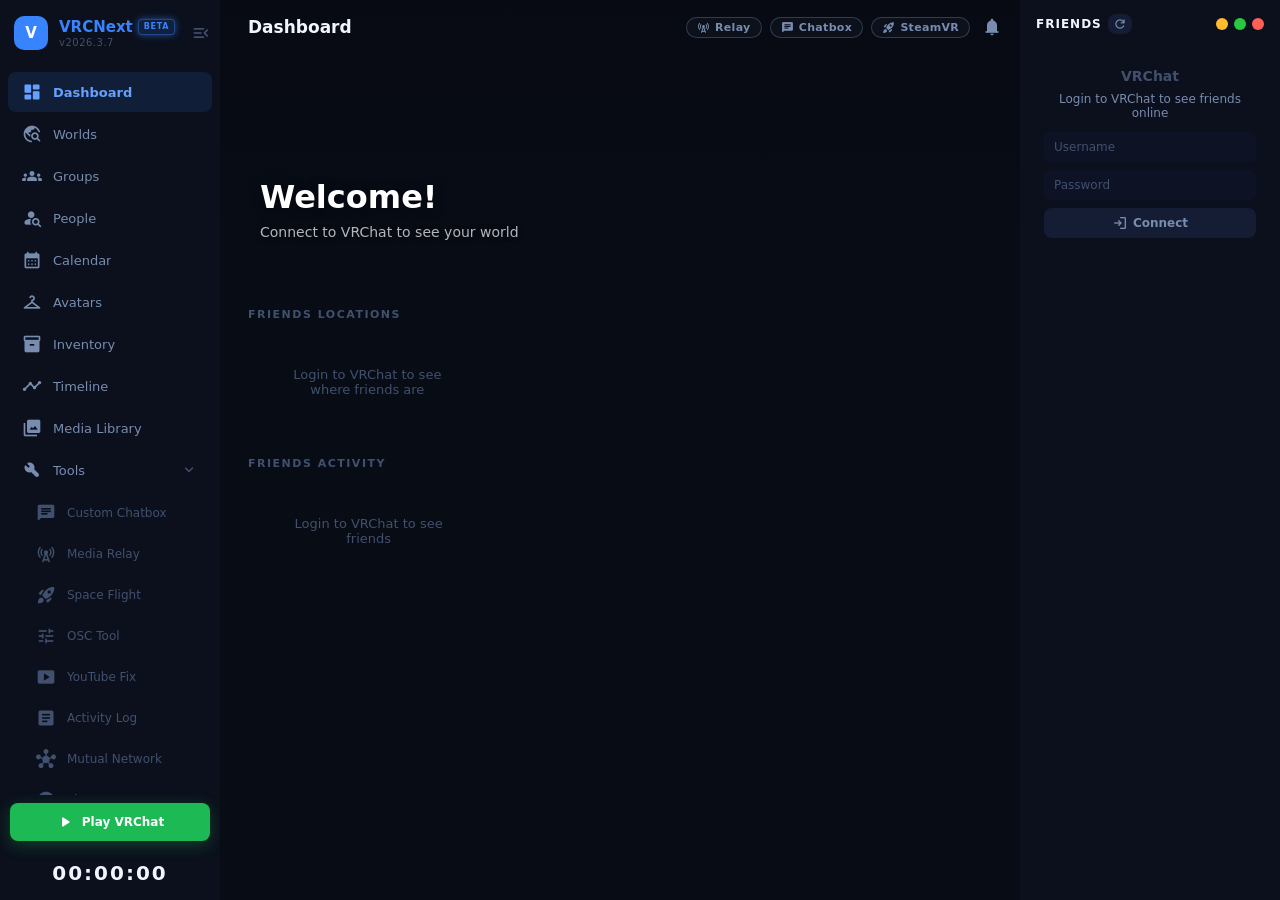
==== wwwroot/index.html @ 80aa2241 "Add Yapple to VRCN" ====
﻿<!DOCTYPE html>
<html lang="en">
<head>
    <meta charset="UTF-8">
    <meta name="viewport" content="width=device-width, initial-scale=1.0">
    <title>VRCNext</title>
    <link href="https://fonts.googleapis.com/css2?family=Material+Symbols+Rounded:opsz,wght,FILL,GRAD@20..48,100..700,0..1,-50..200&display=swap" rel="stylesheet">
    <link rel="stylesheet" href="Styles/styles.css">
</head>
<body>
    <div class="sidebar" id="sidebarEl">
        <div class="logo"><div class="logo-icon" id="logoIcon">V</div><div class="logo-txt"><div class="logo-text-row"><div class="logo-text">VRCNext</div><span class="logo-beta-badge">BETA</span></div><div class="logo-sub">v2026.3.7</div></div><button class="sb-toggle" onclick="toggleSidebar()" title="Toggle sidebar"><span class="msi" id="sbIcon">menu_open</span></button></div>
        <div class="nav">
            <button class="nav-btn active" onclick="showTab(0)"><span class="ni msi">dashboard</span><span class="nl">Dashboard</span></button>
            <button class="nav-btn" onclick="showTab(1)"><span class="ni msi">travel_explore</span><span class="nl">Worlds</span></button>
            <button class="nav-btn" onclick="showTab(2)"><span class="ni msi">groups</span><span class="nl">Groups</span></button>
            <button class="nav-btn" onclick="showTab(3)"><span class="ni msi">person_search</span><span class="nl">People</span></button>
            <button class="nav-btn" onclick="showTab(17)"><span class="ni msi">calendar_month</span><span class="nl">Calendar</span></button>
            <button class="nav-btn" onclick="showTab(4)"><span class="ni msi">checkroom</span><span class="nl">Avatars</span></button>
            <button class="nav-btn" onclick="showTab(13)"><span class="ni msi">inventory_2</span><span class="nl">Inventory</span></button>
            <button class="nav-btn" onclick="showTab(12)"><span class="ni msi">timeline</span><span class="nl">Timeline</span></button>
            <button class="nav-btn" onclick="showTab(7)"><span class="ni msi">photo_library</span><span class="nl">Media Library</span></button>
            <div class="nav-group" id="navToolsGroup">
                <button class="nav-group-btn" onclick="toggleNavGroup('navToolsGroup')"><span class="ni msi">build</span><span class="nl">Tools</span><span class="nav-group-arrow msi nl">expand_more</span></button>
                <div class="nav-group-items">
                    <button class="nav-btn nav-sub" onclick="showTab(5)"><span class="ni msi">chat</span><span class="nl">Custom Chatbox</span></button>
                    <button class="nav-btn nav-sub" onclick="showTab(6)"><span class="ni msi">cell_tower</span><span class="nl">Media Relay</span></button>
                    <button class="nav-btn nav-sub" onclick="showTab(10)"><span class="ni msi">rocket_launch</span><span class="nl">Space Flight</span></button>
                    <button class="nav-btn nav-sub" onclick="showTab(11)"><span class="ni msi">tune</span><span class="nl">OSC Tool</span></button>
                    <button class="nav-btn nav-sub" onclick="showTab(14)"><span class="ni msi">smart_display</span><span class="nl">YouTube Fix</span></button>
                    <button class="nav-btn nav-sub" onclick="showTab(8)"><span class="ni msi">article</span><span class="nl">Activity Log</span></button>
                    <button class="nav-btn nav-sub" onclick="showTab(15)"><span class="ni msi">hub</span><span class="nl">Mutual Network</span></button>
                    <button class="nav-btn nav-sub" onclick="showTab(16)"><span class="ni msi">schedule</span><span class="nl">Time Spent</span></button>
                    <button class="nav-btn nav-sub" onclick="showTab(18)"><span class="ni msi">mic</span><span class="nl">Voice Fight</span></button>
                </div>
            </div>
            <button class="nav-btn" onclick="showTab(9)"><span class="ni msi">settings</span><span class="nl">Settings</span></button>
        </div>
        <div class="play-area"><button class="btn-play" onclick="playVRChat()"><span class="msi" style="font-size:18px;">play_arrow</span><span class="pl">Play VRChat</span></button></div>
        <div class="clock-area"><div class="clock-time" id="clock">00:00:00</div><div class="clock-date" id="clockDate"></div></div>
    </div>

    <div class="main">
        <div class="topbar" id="winDrag">
            <span class="topbar-title" id="pageTitle">Dashboard</span>
            <div style="display:flex;align-items:center;gap:8px;">
                <div class="mini-badge vrcplus" id="badgeVrcPlus" style="display:none;"><span class="mini-badge-label">VRC+</span></div>
                <div class="mini-badge offline" id="badgeRelay"><span class="msi mini-badge-icon">cell_tower</span><span class="mini-badge-label">Relay</span></div>
                <div class="mini-badge offline" id="badgeChatbox"><span class="msi mini-badge-icon">chat</span><span class="mini-badge-label">Chatbox</span></div>
                <div class="mini-badge offline" id="badgeSteamVR"><span class="msi mini-badge-icon">rocket_launch</span><span class="mini-badge-label">SteamVR</span></div>
                <button class="btn-notif" id="btnUpdate" onclick="toggleUpdatePanel()" title="Update available" style="display:none;"><span class="msi" style="font-size:20px;">system_update_alt</span><span class="notif-count" id="updateBadge">1</span></button>
                <button class="btn-notif" id="btnNotif" onclick="toggleNotifPanel()" title="Notifications"><span class="msi" style="font-size:20px;">notifications</span><span class="notif-count" id="notifBadge" style="display:none;">0</span></button>
            </div>
        </div>
        <!-- Update panel -->
        <div class="notif-panel upd-panel" id="updatePanel" style="display:none;">
            <div class="notif-panel-header">
                <span style="font-weight:700;font-size:13px;">Update Available</span>
                <button class="btn-f" onclick="toggleUpdatePanel()" style="padding:2px 8px;font-size:10px;"><span class="msi" style="font-size:14px;">close</span></button>
            </div>
            <div style="padding:14px 16px;">
                <div style="font-size:12px;color:var(--tx2);margin-bottom:12px;">Version <strong id="updVersion" style="color:var(--tx0);"></strong> is ready to install.</div>
                <div class="upd-progress-wrap" id="updProgressWrap" style="display:none;">
                    <div class="upd-progress-bar"><div class="upd-progress-fill" id="updProgressFill"></div></div>
                    <div class="upd-status" id="updStatus">Downloading…</div>
                </div>
                <button class="btn-p" id="updBtn" onclick="startUpdate()" style="width:100%;justify-content:center;gap:6px;">
                    <span class="msi" style="font-size:16px;">download</span> Download &amp; Install
                </button>
            </div>
        </div>

        <!-- Notification panel -->
        <div class="notif-panel" id="notifPanel" style="display:none;">
            <div class="notif-panel-header"><span style="font-weight:700;font-size:13px;">Notifications</span><button class="btn-f" onclick="refreshNotifications()" style="padding:2px 8px;font-size:10px;"><span class="msi" style="font-size:14px;">refresh</span></button></div>
            <div class="notif-panel-list" id="notifList"><div class="empty-msg">No notifications</div></div>
        </div>
        <div class="content">
            <!-- Tab 0: Dashboard -->
            <div class="tab active" id="tab0">
                <div class="dash-hero" id="dashHero">
                    <div class="dash-hero-bg" id="dashHeroBg"></div>
                    <div class="dash-hero-fade"></div>
                    <div class="dash-hero-content">
                        <div class="dash-welcome" id="dashWelcome">Welcome!</div>
                        <div class="dash-sub" id="dashSub">Connect to VRChat to see your world</div>

                    </div>
                </div>
                <div class="dash-section-label">FRIENDS LOCATIONS</div>
                <div class="dash-worlds-grid" id="dashFavWorlds"><div class="empty-msg">Login to VRChat to see where friends are</div></div>
                <div class="dash-section-label" id="dashDiscoveryLabel" style="display:none;">DISCOVERY</div>
                <div class="dash-worlds-grid" id="dashDiscoveryGrid" style="display:none;"></div>
                <div class="dash-section-label">FRIENDS ACTIVITY</div>
                <div class="dash-friends-feed" id="dashFriendsFeed"><div class="empty-msg">Login to VRChat to see friends</div></div>
            </div>
            <!-- Tab 1: Worlds -->
            <div class="tab" id="tab1">
                <div style="display:flex;justify-content:space-between;align-items:center;margin-bottom:12px;flex-wrap:wrap;gap:10px;">
                    <div style="display:flex;gap:8px;align-items:center;">
                        <button class="btn-fav sub-tab-btn active" id="worldFilterFav" onclick="setWorldFilter('favorites')"><span class="msi" style="font-size:16px;">star</span> Favorites</button>
                        <button class="btn-fav sub-tab-btn" id="worldFilterMine" onclick="setWorldFilter('mine')"><span class="msi" style="font-size:16px;">cloud_upload</span> My Worlds</button>
                        <button class="btn-fav sub-tab-btn" id="worldFilterSearch" onclick="setWorldFilter('search')"><span class="msi" style="font-size:16px;">search</span> Search</button>
                    </div>
                </div>
                <div id="worldMineArea" style="display:none;">
                    <div id="worldMineGrid" class="search-grid"><div class="empty-msg">Loading your worlds...</div></div>
                </div>
                <div id="worldSearchArea" style="display:none;">
                    <div class="search-bar-row"><span class="msi search-ico">search</span><input type="text" id="searchWorldsInput" class="search-input" placeholder="Search worlds..." onkeydown="if(event.key==='Enter')doSearch('worlds')"><button class="btn-f" onclick="doSearch('worlds')">Search</button></div>
                    <div id="searchWorldsResults" class="search-grid"><div class="empty-msg">Search for VRChat worlds</div></div>
                </div>
                <div id="worldFavArea">
                    <!-- Category label + inline rename -->
                    <div id="favWorldGroupHeader" style="display:flex;align-items:center;gap:6px;margin-bottom:10px;min-height:24px;">
                        <span id="favWorldGroupLabel" style="font-size:13px;font-weight:600;color:var(--tx1);">All Favorites</span>
                        <span id="favWorldGroupVrcPlusBadge" style="display:none;font-size:9px;font-weight:700;color:#FFD700;background:#FFD70022;border:1px solid #FFD70055;border-radius:4px;padding:1px 6px;box-shadow:0 0 6px #FFD70066;letter-spacing:.4px;">VRC+</span>
                        <button id="favWorldGroupEditBtn" class="myp-edit-btn" onclick="startEditWorldGroupName()" style="display:none;" title="Rename category"><span class="msi" style="font-size:14px;">edit</span></button>
                    </div>
                    <div id="favWorldGroupRenameRow" style="display:none;align-items:center;gap:6px;margin-bottom:10px;">
                        <input type="text" id="favWorldGroupNameInput" class="myp-text-input" maxlength="64" style="flex:1;max-width:280px;">
                        <button class="myp-save-btn" onclick="saveWorldGroupName()">Save</button>
                        <button class="myp-cancel-btn" onclick="cancelEditWorldGroupName()">Cancel</button>
                    </div>
                    <!-- Dropdown + search -->
                    <div style="display:flex;gap:8px;align-items:center;margin-bottom:12px;flex-wrap:wrap;">
                        <select id="favWorldGroupFilter" class="wd-create-select" onchange="setFavWorldGroup(this.value)" style="min-width:160px;max-width:220px;">
                            <option value="">All Favorites</option>
                        </select>
                        <div class="search-bar-row" style="margin-bottom:0;flex:1;min-width:140px;"><span class="msi search-ico">search</span><input type="text" id="favWorldSearchInput" class="search-input" placeholder="Filter favorite worlds..." oninput="filterFavWorlds()"></div>
                        <button id="favWorldsRefreshBtn" class="btn-f" onclick="refreshFavWorlds()" title="Refresh favorites"><span class="msi" style="font-size:16px;">refresh</span> Refresh</button>
                    </div>
                    <div id="favWorldsGrid" class="search-grid"><div class="empty-msg">Loading favorite worlds...</div></div>
                </div>
            </div>
            <!-- Tab 2: Groups -->
            <div class="tab" id="tab2">
                <div style="display:flex;align-items:center;margin-bottom:12px;flex-wrap:wrap;gap:10px;">
                    <div style="display:flex;gap:8px;align-items:center;">
                        <button class="btn-fav sub-tab-btn active" id="groupFilterMine" onclick="setGroupFilter('mine')"><span class="msi" style="font-size:16px;">groups</span> My Groups</button>
                        <button class="btn-fav sub-tab-btn" id="groupFilterSearch" onclick="setGroupFilter('search')"><span class="msi" style="font-size:16px;">search</span> Search</button>
                    </div>
                    <button id="groupsRefreshBtn" class="btn-f" onclick="refreshGroups()" title="Refresh my groups" style="margin-left:auto;"><span class="msi" style="font-size:16px;">refresh</span> Refresh</button>
                </div>
                <div id="groupMineArea">
                    <div style="display:flex;gap:8px;align-items:center;margin-bottom:12px;flex-wrap:wrap;">
                        <div class="search-bar-row" style="margin-bottom:0;flex:1;min-width:140px;"><span class="msi search-ico">search</span><input type="text" id="filterGroupsInput" class="search-input" placeholder="Filter my groups..." oninput="filterMyGroups()"></div>
                    </div>
                    <div id="myGroupsGrid" class="search-grid"></div>
                </div>
                <div id="groupSearchArea" style="display:none;">
                    <div class="search-bar-row"><span class="msi search-ico">search</span><input type="text" id="searchGroupsInput" class="search-input" placeholder="Search groups..." onkeydown="if(event.key==='Enter')doSearch('groups')"><button class="btn-f" onclick="doSearch('groups')">Search</button></div>
                    <div id="searchGroupsResults" class="search-grid"><div class="empty-msg">Search for VRChat groups</div></div>
                </div>
            </div>
            <!-- Tab 3: People (Favorites + Search + Blocked + Muted) -->
            <div class="tab" id="tab3">
                <div style="display:flex;gap:8px;align-items:center;margin-bottom:12px;">
                    <button class="btn-fav sub-tab-btn active" id="peopleFilterFav" onclick="setPeopleFilter('favorites')"><span class="msi" style="font-size:16px;">star</span> Favorites</button>
                    <button class="btn-fav sub-tab-btn" id="peopleFilterSearch" onclick="setPeopleFilter('search')"><span class="msi" style="font-size:16px;">search</span> Search</button>
                    <button class="btn-fav sub-tab-btn" id="peopleFilterBlocked" onclick="setPeopleFilter('blocked')"><span class="msi" style="font-size:16px;">block</span> Blocked</button>
                    <button class="btn-fav sub-tab-btn" id="peopleFilterMuted" onclick="setPeopleFilter('muted')"><span class="msi" style="font-size:16px;">volume_off</span> Muted</button>
                    <button class="btn-f" id="peopleRefreshBtn" onclick="refreshPeopleTab()" title="Refresh" style="margin-left:auto;"><span class="msi" style="font-size:16px;">refresh</span> Refresh</button>
                </div>
                <div id="peopleFavArea">
                    <div class="search-bar-row" style="margin-bottom:12px;"><span class="msi search-ico">search</span><input type="text" id="favFriendSearchInput" class="search-input" placeholder="Filter favorite friends..." oninput="filterFavFriends()"></div>
                    <div id="favFriendsGrid"><div class="empty-msg">Loading favorite friends...</div></div>
                </div>
                <div id="peopleSearchArea" style="display:none;">
                    <div class="search-bar-row"><span class="msi search-ico">search</span><input type="text" id="searchPeopleInput" class="search-input" placeholder="Search people..." onkeydown="if(event.key==='Enter')doSearch('people')"><button class="btn-f" onclick="doSearch('people')">Search</button></div>
                    <div id="searchPeopleResults" class="search-grid"><div class="empty-msg">Search for VRChat users</div></div>
                </div>
                <div id="peopleBlockedArea" style="display:none;">
                    <div class="search-bar-row" style="margin-bottom:12px;"><span class="msi search-ico">search</span><input type="text" id="blockedSearch" class="search-input" placeholder="Filter blocked users..." oninput="filterModList('block')"></div>
                    <div id="blockedList"><div class="empty-msg">Loading...</div></div>
                </div>
                <div id="peopleMutedArea" style="display:none;">
                    <div class="search-bar-row" style="margin-bottom:12px;"><span class="msi search-ico">search</span><input type="text" id="mutedSearch" class="search-input" placeholder="Filter muted users..." oninput="filterModList('mute')"></div>
                    <div id="mutedList"><div class="empty-msg">Loading...</div></div>
                </div>
            </div>
            <!-- Tab 4: Avatars -->
            <div class="tab" id="tab4">
                <div style="display:flex;justify-content:space-between;align-items:center;margin-bottom:12px;flex-wrap:wrap;gap:10px;">
                    <div style="display:flex;gap:8px;align-items:center;flex-wrap:wrap;">
                        <button class="btn-fav sub-tab-btn active" id="avatarFilterOwn" onclick="setAvatarFilter('own')"><span class="msi" style="font-size:16px;">person</span> My Avatars</button>
                        <button class="btn-fav sub-tab-btn" id="avatarFilterFav" onclick="setAvatarFilter('favorites')"><span class="msi" style="font-size:16px;">star</span> Favorites</button>
                        <button class="btn-fav sub-tab-btn" id="avatarFilterRose" onclick="setAvatarFilter('rose')"><span class="msi" style="font-size:16px;">local_florist</span> Rose Database</button>
                        <button class="btn-fav sub-tab-btn" id="avatarFilterSearch" onclick="setAvatarFilter('search')"><span class="msi" style="font-size:16px;">search</span> Search</button>
                    </div>
                    <span id="avatarCount" style="font-size:12px;color:var(--tx3);"></span>
                </div>
                <!-- Own Avatars -->
                <div id="avatarOwnArea">
                    <div style="display:flex;gap:8px;align-items:center;margin-bottom:12px;flex-wrap:wrap;">
                        <div class="search-bar-row" style="margin-bottom:0;flex:1;min-width:140px;"><span class="msi search-ico">search</span><input type="text" id="ownAvatarSearchInput" class="search-input" placeholder="Filter my avatars..." oninput="filterOwnAvatars()"></div>
                        <button id="ownAvatarsRefreshBtn" class="btn-f" onclick="refreshAvatars()" title="Refresh"><span class="msi" style="font-size:16px;">refresh</span> Refresh</button>
                    </div>
                    <div id="avatarGrid" class="avatar-grid"><div class="empty-msg">Login to VRChat to see your avatars</div></div>
                </div>
                <!-- Favorites with group dropdown -->
                <div id="avatarFavArea" style="display:none;">
                    <div id="favAvatarGroupHeader" style="display:flex;align-items:center;gap:6px;margin-bottom:10px;min-height:24px;">
                        <span id="favAvatarGroupLabel" style="font-size:13px;font-weight:600;color:var(--tx1);">All Favorites</span>
                        <span id="favAvatarGroupVrcPlusBadge" style="display:none;font-size:9px;font-weight:700;color:#FFD700;background:#FFD70022;border:1px solid #FFD70055;border-radius:4px;padding:1px 6px;box-shadow:0 0 6px #FFD70066;letter-spacing:.4px;">VRC+</span>
                        <button id="favAvatarGroupEditBtn" class="myp-edit-btn" onclick="startEditAvatarGroupName()" style="display:none;" title="Rename category"><span class="msi" style="font-size:14px;">edit</span></button>
                    </div>
                    <div id="favAvatarGroupRenameRow" style="display:none;align-items:center;gap:6px;margin-bottom:10px;">
                        <input type="text" id="favAvatarGroupNameInput" class="myp-text-input" maxlength="64" style="flex:1;max-width:280px;">
                        <button class="myp-save-btn" onclick="saveAvatarGroupName()">Save</button>
                        <button class="myp-cancel-btn" onclick="cancelEditAvatarGroupName()">Cancel</button>
                    </div>
                    <div style="display:flex;gap:8px;align-items:center;margin-bottom:12px;flex-wrap:wrap;">
                        <select id="favAvatarGroupFilter" class="wd-create-select" onchange="setFavAvatarGroup(this.value)" style="min-width:160px;max-width:220px;">
                            <option value="">All Favorites</option>
                        </select>
                        <div class="search-bar-row" style="margin-bottom:0;flex:1;min-width:140px;"><span class="msi search-ico">search</span><input type="text" id="favAvatarSearchInput" class="search-input" placeholder="Filter favorite avatars..." oninput="filterFavAvatars()"></div>
                        <button id="favAvatarsRefreshBtn" class="btn-f" onclick="refreshFavAvatars()" title="Refresh"><span class="msi" style="font-size:16px;">refresh</span> Refresh</button>
                    </div>
                    <div id="favAvatarsGrid" class="avatar-grid"><div class="empty-msg">Loading favorite avatars...</div></div>
                </div>
                <!-- Rose Database -->
                <div id="avatarRoseArea" style="display:none;">
                    <div style="display:flex;gap:8px;align-items:center;margin-bottom:12px;flex-wrap:wrap;">
                        <div class="search-bar-row" style="margin-bottom:0;flex:1;min-width:140px;"><span class="msi search-ico">search</span><input type="text" id="roseSearchInput" class="search-input" placeholder="Filter by name, author or tag..." oninput="filterRoseDb()"></div>
                        <button class="btn-f" id="roseRefreshBtn" onclick="loadRoseDatabase(true)" title="Refresh"><span class="msi" style="font-size:16px;">refresh</span> Refresh</button>
                    </div>
                    <div id="roseDbGrid" class="avatar-grid"><div class="empty-msg">Loading Rose Database...</div></div>
                </div>
                <!-- Search -->
                <div id="avatarSearchArea" style="display:none;">
                    <div class="search-bar-row" style="margin-bottom:14px;"><span class="msi search-ico">search</span><input type="text" id="avatarSearchInput" class="search-input" placeholder="Search public avatars..." onkeydown="if(event.key==='Enter')doAvatarSearch()"><button class="btn-f" onclick="doAvatarSearch()">Search</button></div>
                    <div id="avatarSearchGrid" class="avatar-grid"><div class="empty-msg">Search for public avatars</div></div>
                </div>
                <!-- Favorite group picker popup (global, positioned by JS) -->
                <div id="avFavPickerPanel" style="display:none;position:fixed;z-index:9999;background:var(--bg-card);border:1px solid var(--brd-lt);border-radius:10px;padding:10px;min-width:220px;max-width:280px;box-shadow:0 8px 32px #0008;">
                    <div style="font-size:11px;font-weight:700;color:var(--tx3);margin-bottom:8px;letter-spacing:.5px;">ADD TO FAVORITE GROUP</div>
                    <div id="avFavPickerList"></div>
                    <div style="margin-top:8px;text-align:right;"><button class="myp-cancel-btn" onclick="closeAvFavPicker()">Cancel</button></div>
                </div>
            </div>
            <!-- Tab 5: Custom Chatbox -->
            <div class="tab" id="tab5">
                <div class="sf-card sf-status-card" style="margin-bottom:16px;">
                    <div class="sf-status-row">
                        <div class="sf-status"><span class="sf-dot offline" id="cbDot"></span><span id="cbStatusText">Not running</span></div>
                        <button class="btn-f" id="cbConnBtn" onclick="toggleChatbox()"><span class="msi" style="font-size:16px;">play_arrow</span> Start</button>
                    </div>
                </div>
                <div class="cb-layout">
                    <!-- Left: Preview + Controls -->
                    <div class="cb-preview-panel">
                        <div class="cb-card">
                            <div class="cb-card-header"><span class="msi" style="font-size:16px;">visibility</span> Live Preview</div>
                            <div class="cb-preview-box" id="cbPreviewBox">
                                <div class="cb-preview-text" id="cbPreviewText">Enable chatbox to see preview</div>
                            </div>
                            <div class="cb-char-count"><span id="cbCharCount">0</span> / 144 characters</div>
                        </div>

                        <div class="cb-card">
                            <div class="cb-card-header"><span class="msi" style="font-size:16px;">music_note</span> Now Playing</div>
                            <div id="cbMediaInfo">
                                <div class="cb-media-idle"><span class="msi" style="font-size:16px;vertical-align:middle;">music_off</span> No media playing</div>
                            </div>
                        </div>

                        <div class="cb-card">
                            <div class="cb-card-header"><span class="msi" style="font-size:16px;">power_settings_new</span> Launch</div>
                            <div class="sf-toggle-row"><span>Start when launching VRCNext</span><label class="toggle"><input type="checkbox" id="setCbAutoStart" onchange="autoSave()"><div class="toggle-track"><div class="toggle-knob"></div></div></label></div>
                        </div>
                    </div>

                    <!-- Right: Config -->
                    <div class="cb-config-panel">
                        <div class="cb-card">
                            <div class="cb-card-header"><span class="msi" style="font-size:16px;">toggle_on</span> Modules</div>
                            <div class="sf-toggle-row"><div style="display:flex;align-items:center;gap:8px;"><span class="msi cb-toggle-icon">schedule</span><span>Local Time</span></div><label class="toggle"><input type="checkbox" id="cbShowTime" checked onchange="updateChatboxConfig()"><div class="toggle-track"><div class="toggle-knob"></div></div></label></div>
                            <div class="sf-toggle-row"><div style="display:flex;align-items:center;gap:8px;"><span class="msi cb-toggle-icon">music_note</span><span>Now Playing</span></div><label class="toggle"><input type="checkbox" id="cbShowMedia" checked onchange="updateChatboxConfig()"><div class="toggle-track"><div class="toggle-knob"></div></div></label></div>
                            <div class="sf-toggle-row"><div style="display:flex;align-items:center;gap:8px;"><span class="msi cb-toggle-icon">timer</span><span>Song Playtime</span></div><label class="toggle"><input type="checkbox" id="cbShowPlaytime" checked onchange="updateChatboxConfig()"><div class="toggle-track"><div class="toggle-knob"></div></div></label></div>
                            <div class="sf-toggle-row"><div style="display:flex;align-items:center;gap:8px;"><span class="msi cb-toggle-icon">memory</span><span>System Stats (CPU/RAM)</span></div><label class="toggle"><input type="checkbox" id="cbShowSystemStats" onchange="updateChatboxConfig()"><div class="toggle-track"><div class="toggle-knob"></div></div></label></div>
                            <div class="sf-toggle-row"><div style="display:flex;align-items:center;gap:8px;"><span class="msi cb-toggle-icon">bedtime</span><span>AFK Detection</span></div><label class="toggle"><input type="checkbox" id="cbShowAfk" onchange="updateChatboxConfig()"><div class="toggle-track"><div class="toggle-knob"></div></div></label></div>
                            <div class="sf-toggle-row"><div style="display:flex;align-items:center;gap:8px;"><span class="msi cb-toggle-icon">edit_note</span><span>Custom Text</span></div><label class="toggle"><input type="checkbox" id="cbShowCustom" checked onchange="updateChatboxConfig()"><div class="toggle-track"><div class="toggle-knob"></div></div></label></div>
                            <div class="sf-toggle-row"><div style="display:flex;align-items:center;gap:8px;"><span class="msi cb-toggle-icon">notifications_off</span><span>Suppress Sound</span></div><label class="toggle"><input type="checkbox" id="cbSuppressSound" checked onchange="updateChatboxConfig()"><div class="toggle-track"><div class="toggle-knob"></div></div></label></div>
                        </div>

                        <div class="cb-card" id="cbAfkCard" style="display:none;">
                            <div class="cb-card-header"><span class="msi" style="font-size:16px;">bedtime</span> AFK Settings</div>
                            <div class="cb-form-row"><label>Message</label><input type="text" id="cbAfkMessage" class="cb-line-input" value="Currently AFK" oninput="updateChatboxConfig()" style="flex:1;"></div>
                            <div style="font-size:10px;color:var(--tx3);margin-top:4px;">Shown when VRChat is not the active window. Overrides other modules.</div>
                        </div>

                        <div class="cb-card">
                            <div class="cb-card-header"><span class="msi" style="font-size:16px;">tune</span> Format</div>
                            <div class="cb-form-row"><label>Time</label><select id="cbTimeFormat" class="cb-select" onchange="updateChatboxConfig()"><option value="hh:mm tt">12h (02:45 PM)</option><option value="HH:mm">24h (14:45)</option><option value="hh:mm:ss tt">12h + sec</option><option value="HH:mm:ss">24h + sec</option></select></div>
                            <div class="cb-form-row"><label>Separator</label><select id="cbSeparator" class="cb-select" onchange="updateChatboxConfig()"><option value=" | "> | pipe</option><option value=" · "> · dot</option><option value=" ♪ "> ♪ note</option><option value=" — "> — dash</option><option value="&#10;">↵ new line</option></select></div>
                            <div class="cb-form-row"><label>Update Rate</label><select id="cbInterval" class="cb-select" onchange="updateChatboxConfig()"><option value="3000">3s (relaxed)</option><option value="5000">5s (recommended)</option><option value="8000">8s (slow)</option><option value="10000">10s (minimal)</option><option value="15000">15s (very slow)</option></select></div>
                        </div>

                        <div class="cb-card">
                            <div class="cb-card-header"><span class="msi" style="font-size:16px;">edit_note</span> Custom Text Lines</div>
                            <div class="cb-custom-lines" id="cbCustomLines"></div>
                            <div class="cb-add-line">
                                <input type="text" id="cbNewLine" class="cb-line-input" placeholder="Type a custom line..." onkeydown="if(event.key==='Enter'){addChatboxLine();}">
                                <button class="cb-add-btn" onclick="addChatboxLine()"><span class="msi" style="font-size:16px;">add</span></button>
                            </div>
                            <div style="font-size:10px;color:var(--tx3);margin-top:6px;">Lines rotate each cycle. Use for status, socials, bio, etc.</div>
                        </div>
                    </div>
                </div>
            </div>
            <!-- Tab 6: Media Relay -->
            <div class="tab" id="tab6">
                <div class="sf-card sf-status-card" style="margin-bottom:16px;">
                    <div class="sf-status-row">
                        <div class="sf-status"><span class="sf-dot offline" id="relayDot"></span><span id="relayStatusText">Not running</span></div>
                        <button class="btn-f" id="btnRelay" onclick="toggleRelay()"><span class="msi" style="font-size:16px;">play_arrow</span> Start</button>
                    </div>
                </div>
                <div class="stats-row">
                    <div class="stat-card"><div class="stat-bar" style="background:var(--ok)"></div><div class="stat-label">ACTIVE STREAMS</div><div class="stat-value" id="statStreams" style="color:var(--ok)">0</div></div>
                    <div class="stat-card"><div class="stat-bar" style="background:var(--accent)"></div><div class="stat-label">FILES POSTED</div><div class="stat-value" id="statFiles" style="color:var(--accent)">0</div></div>
                    <div class="stat-card"><div class="stat-bar" style="background:var(--warn)"></div><div class="stat-label">TOTAL SIZE</div><div class="stat-value" id="statSize" style="color:var(--warn)">0 MB</div></div>
                    <div class="stat-card"><div class="stat-bar" style="background:var(--cyan)"></div><div class="stat-label">UPTIME</div><div class="stat-value" id="statUptime" style="color:var(--accent-lt)">00:00:00</div></div>
                </div>
                <div class="cb-card" style="margin-top:16px;">
                    <div class="cb-card-header"><span class="msi" style="font-size:16px;">cell_tower</span> Relay Control</div>
                    <div class="sf-toggle-row"><span>Start when launching VRCNext</span><label class="toggle"><input type="checkbox" id="setAutoStart" onchange="autoSave()"><div class="toggle-track"><div class="toggle-knob"></div></div></label></div>
                    <div class="sf-toggle-row"><span>Play sound on successful post</span><label class="toggle"><input type="checkbox" id="setNotifySound" onchange="autoSave()"><div class="toggle-track"><div class="toggle-knob"></div></div></label></div>
                </div>
                <div class="sect-label" style="margin-top:20px;">BOT IDENTITY</div>
                <div class="input-row"><label>Bot Name</label><input type="text" id="setBotName" value="VRCNext"></div>
                <div class="input-row"><label>Avatar URL</label><input type="text" id="setBotAvatar" value="" placeholder="https://..."></div>
                <div class="sect-label">WEBHOOK CHANNELS</div>
                <div id="whCards"></div>
                <div class="file-list-header"><h3>Posted Files</h3><button class="btn-fd" onclick="showDeleteAllModal()"><span class="msi" style="font-size:16px;">delete</span> Delete All</button></div>
                <div class="file-table"><div class="file-table-head"><span>FILE</span><span>CHANNEL</span><span>SIZE</span><span>TIME</span><span></span></div><div id="fileList"><div class="empty-msg">No files posted yet</div></div></div>
            </div>
            <!-- Tab 7: Media Library -->
            <div class="tab" id="tab7">
                <div style="display:flex;justify-content:space-between;align-items:center;margin-bottom:16px;flex-wrap:wrap;gap:10px;">
                    <div><span style="font-size:14px;font-weight:700;color:var(--tx0);">Media Library</span><span id="libCount" style="font-size:12px;color:var(--tx3);margin-left:10px;"></span></div>
                    <div style="display:flex;gap:8px;align-items:center;">
                        <button class="btn-fav" id="libFavBtn" onclick="toggleFavFilter()"><span class="msi" style="font-size:16px;">star</span> Favorites</button>
                        <select id="libFolderFilter" class="lib-filter-select" onchange="filterLibrary()"><option value="__all__">All Folders</option></select>
                        <select id="libTypeFilter" class="lib-filter-select" onchange="filterLibrary()"><option value="all">All Media</option><option value="image">Images</option><option value="video">Videos</option></select>
                        <button class="btn-f" onclick="refreshLibrary()"><span class="msi" style="font-size:16px;">refresh</span> Refresh</button>
                    </div>
                </div>
                <div class="lib-wrap">
                    <div class="lib-top-fade" id="libTopFade"></div>
                    <div id="libGrid" class="lib-grid"><div class="empty-msg">Add watch folders in Settings.</div></div>
                </div>
            </div>
            <!-- Tab 8: Activity Log -->
            <div class="tab" id="tab8">
                <div class="log-header" style="margin-top:0;display:flex;align-items:center;justify-content:space-between;">
                    <span>Activity Log</span>
                    <div class="mini-badge offline" id="wsBadge">
                        <span class="mini-badge-icon msi">wifi_off</span>
                        <span class="mini-badge-label">WebSocket</span>
                    </div>
                </div>
                <div class="log-area" id="logArea" style="height:calc(100vh - 252px);"></div>
                <div style="display:flex;gap:8px;margin-top:8px;">
                    <button class="btn-f" onclick="exportLog()" style="flex:1;justify-content:center;"><span class="msi" style="font-size:16px;">download</span> Export Logs</button>
                    <button class="btn-f" onclick="clearLog()" style="flex:1;justify-content:center;"><span class="msi" style="font-size:16px;">delete_sweep</span> Clear Logs</button>
                </div>
            </div>
            <!-- Tab 9: Settings -->
            <div class="tab" id="tab9">
                <div class="settings-inner sf-layout">

                    <!-- WATCH FOLDERS -->
                    <div class="sf-card">
                        <div class="sf-card-header"><span class="msi">folder_open</span> Watch Folders</div>
                        <div class="set-desc">Watch folders monitor for new images you create. Add your VRChat screenshot folder here. You can also add folders from apps like VHF (VR Hands Frame) to track world location and friends list for those images too.</div>
                        <div class="folder-list" id="folderList"><div class="folder-empty">No folders added</div></div>
                        <div class="folder-btns" style="margin-top:10px;">
                            <button class="btn-f" onclick="addFolder()"><span class="msi" style="font-size:16px;">create_new_folder</span> Add Folder</button>
                            <button class="btn-f" onclick="removeFolder()"><span class="msi" style="font-size:16px;">folder_delete</span> Remove</button>
                        </div>
                    </div>

                    <!-- VRCHAT LAUNCH OPTIONS -->
                    <div class="sf-card">
                        <div class="sf-card-header"><span class="msi">rocket_launch</span> VRChat Launch Options</div>
                        <div class="sf-section-label">VRChat Path</div>
                        <div style="display:flex;align-items:center;gap:8px;margin-bottom:14px;">
                            <input type="text" id="setVrcPath" class="set-input" placeholder="C:\...\VRChat.exe" oninput="autoSave()">
                            <button class="btn-f" onclick="browseExe('vrchat')"><span class="msi" style="font-size:16px;">folder_open</span> Browse</button>
                        </div>
                        <div class="sf-section-label">Additional Apps</div>
                        <div class="set-desc" style="margin-bottom:8px;">Apps to launch alongside VRChat when you click "Play VRChat". Useful for OVR Advanced Settings, SlimeVR, VRCFaceTracking, and similar tools.</div>
                        <div class="exe-list" id="extraExeList"><div class="folder-empty">None</div></div>
                        <div class="folder-btns" style="margin-top:10px;">
                            <button class="btn-f" onclick="browseExe('extra')"><span class="msi" style="font-size:16px;">add</span> Add App</button>
                        </div>
                        <div style="height:12px;"></div>
                        <div class="sf-toggle-row"><span>Auto-start VRCNext with Windows</span><label class="toggle"><input type="checkbox" id="setAutoStart" onchange="autoSave()"><div class="toggle-track"><div class="toggle-knob"></div></div></label></div>
                    </div>

                    <!-- VRCHAT API LOGIN -->
                    <div class="sf-card">
                        <div class="sf-card-header"><span class="msi">person</span> VRChat API Login</div>
                        <div class="set-desc" style="margin-bottom:12px;">Your credentials are stored locally and only used to connect to the VRChat API. VRCNext never shares them with third parties.</div>
                        <div class="sf-section-label">Credentials</div>
                        <div style="display:flex;flex-direction:column;gap:8px;margin-bottom:12px;">
                            <input type="text" id="setVrcUser" class="set-input" placeholder="VRChat username" oninput="autoSave()">
                            <input type="password" id="setVrcPass" class="set-input" placeholder="VRChat password" oninput="autoSave()">
                        </div>
                        <div style="display:flex;align-items:center;gap:8px;">
                            <button class="btn-f" onclick="vrcLoginFromSettings()" id="btnVrcLogin"><span class="msi" style="font-size:16px;">login</span> Connect</button>
                            <button class="btn-f" onclick="vrcLogout()" style="display:none;" id="btnVrcLogout"><span class="msi" style="font-size:16px;">logout</span> Disconnect</button>
                            <span id="vrcLoginStatus" style="font-size:11px;color:var(--tx3);"></span>
                        </div>
                    </div>

                    <!-- DESIGN -->
                    <div class="sf-card">
                        <div class="sf-card-header"><span class="msi">palette</span> Design</div>
                        <div class="sf-section-label">Dashboard Background</div>
                        <div style="display:flex;align-items:center;gap:8px;margin-bottom:10px;">
                            <button class="btn-f" onclick="browseDashBg()"><span class="msi" style="font-size:16px;">image</span> Choose Image</button>
                            <span id="dashBgName" style="font-size:11px;color:var(--tx3);overflow:hidden;text-overflow:ellipsis;white-space:nowrap;flex:1;"></span>
                        </div>
                        <div class="sf-row" style="margin-bottom:6px;">
                            <label style="font-size:12px;color:var(--tx2);">Overlay Opacity</label>
                            <input type="range" id="setDashOpacity" min="0" max="100" value="40" style="flex:1;accent-color:var(--accent);" oninput="document.getElementById('dashOpacityVal').textContent=this.value+'%';autoSave()">
                            <span id="dashOpacityVal" style="font-size:12px;color:var(--tx2);margin-left:8px;min-width:35px;text-align:right;">40%</span>
                        </div>
                        <div class="sf-toggle-row"><span>Random background from watch folders on launch</span><label class="toggle"><input type="checkbox" id="setRandomBg" onchange="autoSave()"><div class="toggle-track"><div class="toggle-knob"></div></div></label></div>
                        <div style="height:4px;"></div>
                        <div class="sf-toggle-row"><span>Notification sound</span><label class="toggle"><input type="checkbox" id="setNotifySound" onchange="autoSave()"><div class="toggle-track"><div class="toggle-knob"></div></div></label></div>
                        <div class="sf-section-label" style="margin-top:16px;">Theme</div>
                        <div class="theme-grid" id="themeGrid"></div>
                    </div>

                    <!-- DEBUGGING -->
                    <div class="sf-card">
                        <div class="sf-card-header"><span class="msi">bug_report</span> Debugging</div>
                        <div class="set-desc" style="margin-bottom:12px;">Use these options if something isn't working correctly or you want to reconfigure VRCNext from scratch.</div>
                        <div style="display:flex;gap:8px;flex-wrap:wrap;">
                            <button class="btn-f" onclick="sendToCS({action:'resetSetup'})"><span class="msi" style="font-size:16px;">restart_alt</span> Redo Setup Wizard</button>
                            <button class="btn-f" id="btnForceFfc" onclick="forceFfcAll()"><span class="msi" style="font-size:16px;">cloud_download</span> Force FFC All</button>
                        </div>
                        <div id="ffcProgressWrap" style="display:none;margin-top:12px;">
                            <div style="font-size:12px;color:var(--tx2);margin-bottom:6px;" id="ffcProgressLabel">Caching...</div>
                            <div style="background:var(--brd);border-radius:4px;height:6px;overflow:hidden;">
                                <div id="ffcProgressBar" style="height:100%;background:var(--accent);width:0%;transition:width .3s;border-radius:4px;"></div>
                            </div>
                        </div>
                    </div>

                    <!-- IMAGE CACHE -->
                    <div class="sf-card">
                        <div class="sf-card-header"><span class="msi">cached</span> Image Cache</div>
                        <div class="set-desc">VRCNext caches avatar, world, and profile images locally for instant loading. Over time this can grow to several gigabytes. Set a limit and the oldest cached images will be removed automatically when it is reached (~2 GB per cleanup pass).</div>
                        <div class="sf-toggle-row">
                            <span>Enable image caching</span>
                            <label class="toggle"><input type="checkbox" id="setImgCacheEnabled" checked onchange="updateImgCacheUi();autoSave()"><div class="toggle-track"><div class="toggle-knob"></div></div></label>
                        </div>
                        <div id="imgCacheLimitRow" style="margin-top:12px;">
                            <div class="sf-row">
                                <label style="font-size:12px;color:var(--tx2);flex-shrink:0;margin-right:10px;">Max Cache Size</label>
                                <input type="range" id="setImgCacheLimit" min="1" max="15" step="1" value="5" style="flex:1;accent-color:var(--accent);" oninput="document.getElementById('imgCacheLimitVal').textContent=this.value+' GB';autoSave()">
                                <span id="imgCacheLimitVal" style="font-size:12px;color:var(--tx2);margin-left:10px;min-width:44px;text-align:right;">5 GB</span>
                            </div>
                            <div style="font-size:10px;color:var(--tx3);margin-top:6px;">When the limit is reached, the oldest ~2 GB of cached images are removed automatically.</div>
                        </div>
                        <button class="btn-f" style="margin-top:12px;" onclick="sendToCS({action:'clearImgCache'})"><span class="msi" style="font-size:16px;">delete_sweep</span> Clear Image Cache</button>
                    </div>

                    <!-- FAST FETCH CACHE -->
                    <div class="sf-card">
                        <div class="sf-card-header"><span class="msi">bolt</span> Fast Fetch Cache</div>
                        <div class="set-desc">Fast Fetch Cache stores user profiles, worlds, groups, and avatars locally to improve load times. When enabled, VRCNext instantly shows cached content (descriptions, texts, images) while silently refreshing it in the background. When disabled, all data is freshly downloaded on every request — no cache is stored or used.</div>
                        <div class="sf-toggle-row">
                            <span>Enable FFC</span>
                            <label class="toggle"><input type="checkbox" id="setFfcEnabled" checked onchange="autoSave()"><div class="toggle-track"><div class="toggle-knob"></div></div></label>
                        </div>
                        <button class="btn-f" style="margin-top:12px;" onclick="sendToCS({action:'clearFfcCache'})"><span class="msi" style="font-size:16px;">delete_sweep</span> Clear FFC Cache</button>
                    </div>

                </div>
            </div>
            <!-- Tab 10: Space Flight -->
            <div class="tab" id="tab10">
                <div class="sf-layout">
                    <div class="sf-card sf-status-card">
                        <div class="sf-status-row">
                            <div class="sf-status"><span class="sf-dot offline" id="sfDot"></span><span id="sfStatusText">Not connected</span></div>
                            <button class="btn-f" id="sfConnBtn" onclick="sfConnect()"><span class="msi" style="font-size:16px;">link</span> Connect</button>
                        </div>
                    </div>
                    <div class="sf-card">
                        <div class="sf-card-header"><span class="msi">power_settings_new</span> Launch</div>
                        <div class="sf-toggle-row"><span>Start when launching VRCNext</span><label class="toggle"><input type="checkbox" id="setSfAutoStart" onchange="sfAutoSave()"><div class="toggle-track"><div class="toggle-knob"></div></div></label></div>
                    </div>
                    <div class="sf-card">
                        <div class="sf-card-header"><span class="msi">rocket_launch</span> Current Offset</div>
                        <div class="sf-offset">
                            <div class="sf-offset-values">
                                <div class="sf-axis"><span class="sf-axis-label">X</span><span class="sf-axis-val" id="sfOffX">0.000</span></div>
                                <div class="sf-axis"><span class="sf-axis-label">Y</span><span class="sf-axis-val" id="sfOffY">0.000</span></div>
                                <div class="sf-axis"><span class="sf-axis-label">Z</span><span class="sf-axis-val" id="sfOffZ">0.000</span></div>
                            </div>
                        </div>
                        <div class="sf-controllers">
                            <div class="sf-ctrl" id="sfCtrlL"><span class="msi" style="font-size:14px;">back_hand</span> Left</div>
                            <div class="sf-ctrl" id="sfCtrlR"><span class="msi" style="font-size:14px;">front_hand</span> Right</div>
                        </div>
                        <div style="margin-top:10px;">
                            <button class="btn-f" onclick="sfReset()" style="width:100%;justify-content:center;"><span class="msi" style="font-size:16px;">restart_alt</span> Reset</button>
                        </div>
                    </div>
                    <div class="sf-card">
                        <div class="sf-card-header"><span class="msi">tune</span> Settings</div>
                        <div class="sf-row"><label>Drag Multiplier</label><input type="range" id="sfMultiplier" min="0.1" max="100" step="0.1" value="1" oninput="document.getElementById('sfMultVal').textContent=this.value+'x';sfAutoSave()"><span id="sfMultVal" style="font-size:11px;color:var(--tx2);min-width:28px;text-align:right;">1x</span></div>
                        <div class="sf-section-label">Axis Lock</div>
                        <div class="sf-toggle-row"><span>Lock X</span><label class="toggle"><input type="checkbox" id="sfLockX" onchange="sfAutoSave()"><div class="toggle-track"><div class="toggle-knob"></div></div></label></div>
                        <div class="sf-toggle-row"><span>Lock Y</span><label class="toggle"><input type="checkbox" id="sfLockY" onchange="sfAutoSave()"><div class="toggle-track"><div class="toggle-knob"></div></div></label></div>
                        <div class="sf-toggle-row"><span>Lock Z</span><label class="toggle"><input type="checkbox" id="sfLockZ" onchange="sfAutoSave()"><div class="toggle-track"><div class="toggle-knob"></div></div></label></div>
                        <div class="sf-section-label">Hands</div>
                        <div class="sf-toggle-row"><span>Left Hand</span><label class="toggle"><input type="checkbox" id="sfLeftHand" onchange="sfAutoSave()"><div class="toggle-track"><div class="toggle-knob"></div></div></label></div>
                        <div class="sf-toggle-row"><span>Right Hand</span><label class="toggle"><input type="checkbox" id="sfRightHand" checked onchange="sfAutoSave()"><div class="toggle-track"><div class="toggle-knob"></div></div></label></div>
                        <div class="sf-section-label">Drag Button</div>
                        <div class="sf-toggle-row"><span>Use Grip</span><label class="toggle"><input type="checkbox" id="sfUseGrip" checked onchange="sfAutoSave()"><div class="toggle-track"><div class="toggle-knob"></div></div></label></div>
                    </div>
                </div>
            </div>
            <!-- Tab 11: OSC Tool -->
            <div class="tab" id="tab11">
                <div class="sf-layout">
                    <div class="sf-card sf-status-card">
                        <div class="sf-status-row">
                            <div class="sf-status"><span class="sf-dot offline" id="oscDot"></span><span id="oscStatusText">Not connected</span></div>
                            <button class="btn-f" id="oscConnBtn" onclick="oscConnect()"><span class="msi" style="font-size:16px;">link</span> Connect</button>
                        </div>
                    </div>
                    <div id="oscOutputBanner" class="osc-output-banner" style="display:none;">
                        <span class="msi" style="font-size:15px;flex-shrink:0;">warning</span>
                        <span class="osc-banner-text"></span>
                        <button class="btn-f osc-enable-btn" id="oscEnableBtn" onclick="oscEnableOutputs()"><span class="msi" style="font-size:14px;">output</span> Enable All Outputs</button>
                    </div>
                    <div class="sf-card" style="flex:1;min-height:0;display:flex;flex-direction:column;">
                        <div class="sf-card-header" style="display:flex;align-items:center;justify-content:space-between;">
                            <span><span class="msi">tune</span> Parameters</span>
                            <span class="osc-badge-count" id="oscParamCount">0 params</span>
                        </div>
                        <div class="search-bar-row" style="margin-bottom:8px;">
                            <span class="msi search-ico">search</span>
                            <input type="text" id="oscSearch" class="search-input" placeholder="Search parameters..." oninput="filterOscParams()">
                        </div>
                        <div class="osc-param-list" id="oscParamList">
                            <div class="osc-empty" id="oscEmptyMsg">Connect, then toggle OSC off/on in VRChat's Action Menu to load all parameters.</div>
                        </div>
                    </div>
                </div>
            </div>
            <!-- Tab 12: Timeline -->
            <div class="tab" id="tab12">
                <div class="tl-mode-row">
                    <button class="btn-fav sub-tab-btn active" id="tlModePersonal" onclick="setTlMode('personal')"><span class="msi" style="font-size:14px;">person</span> Personal</button>
                    <button class="btn-fav sub-tab-btn" id="tlModeFriends" onclick="setTlMode('friends')"><span class="msi" style="font-size:14px;">group</span> Friends</button>
                </div>
                <div class="tl-topbar">
                    <div class="search-bar-row" style="flex:1;margin-bottom:0;">
                        <span class="msi search-ico">search</span>
                        <input type="text" id="tlSearchInput" class="search-input" placeholder="Search timeline..." oninput="tlMode==='friends'?filterFriendTimeline():filterTimeline()">
                    </div>
                    <button class="btn-f tl-datebtn" id="tlDateBtn" onclick="toggleTlDatePicker()" title="Filter by date">
                        <span class="msi" style="font-size:15px;">calendar_today</span>
                        <span id="tlDateLabel" style="display:none;color:var(--accent-lt);font-size:11px;max-width:72px;overflow:hidden;text-overflow:ellipsis;white-space:nowrap;"></span>
                    </button>
                    <button class="btn-f tl-datebtn" id="tlDateClear" onclick="clearTlDateFilter()" title="Clear date filter" style="display:none;">
                        <span class="msi" style="font-size:14px;">close</span>
                    </button>
                    <button class="btn-f tl-datebtn" onclick="refreshTimeline()" title="Refresh">
                        <span class="msi" style="font-size:16px;">refresh</span>
                    </button>
                </div>
                <div id="tlDatePicker" class="tl-date-picker" style="display:none;">
                    <div class="tl-dp-header">
                        <button class="tl-dp-nav" onclick="dpNavMonth(-1)"><span class="msi" style="font-size:16px;">chevron_left</span></button>
                        <span id="tlDpMonthLabel" class="tl-dp-month-label"></span>
                        <button class="tl-dp-nav" onclick="dpNavMonth(1)"><span class="msi" style="font-size:16px;">chevron_right</span></button>
                    </div>
                    <div class="tl-dp-weekdays">
                        <div class="tl-dp-wd">Su</div><div class="tl-dp-wd">Mo</div><div class="tl-dp-wd">Tu</div>
                        <div class="tl-dp-wd">We</div><div class="tl-dp-wd">Th</div><div class="tl-dp-wd">Fr</div><div class="tl-dp-wd">Sa</div>
                    </div>
                    <div id="tlDpDaysGrid" class="tl-dp-days"></div>
                    <div class="tl-dp-footer">
                        <button class="btn-f" style="flex:1;justify-content:center;font-size:11px;" onclick="dpSelectToday()">Today</button>
                        <button class="btn-f" style="flex:1;justify-content:center;font-size:11px;" onclick="dpClear()">Clear</button>
                    </div>
                </div>
                <div class="tl-filter-row" id="tlPersonalFilters">
                    <button class="btn-fav sub-tab-btn active" id="tlFAll" onclick="setTlFilter('all')">All</button>
                    <button class="btn-fav sub-tab-btn" id="tlFJoin" onclick="setTlFilter('instance_join')"><span class="msi" style="font-size:14px;">travel_explore</span> Instances</button>
                    <button class="btn-fav sub-tab-btn" id="tlFPhoto" onclick="setTlFilter('photo')"><span class="msi" style="font-size:14px;">camera</span> Photos</button>
                    <button class="btn-fav sub-tab-btn" id="tlFMeet" onclick="setTlFilter('first_meet')"><span class="msi" style="font-size:14px;">person_add</span> First Meets</button>
                    <button class="btn-fav sub-tab-btn" id="tlFMeetAgain" onclick="setTlFilter('meet_again')"><span class="msi" style="font-size:14px;">person_check</span> Meet Again</button>
                    <button class="btn-fav sub-tab-btn" id="tlFNotif" onclick="setTlFilter('notification')"><span class="msi" style="font-size:14px;">notifications</span> Notifications</button>
                </div>
                <div class="tl-filter-row" id="tlFriendsFilters" style="display:none;">
                    <button class="btn-fav sub-tab-btn active" id="ftFAll"        onclick="setFtFilter('all')">All</button>
                    <button class="btn-fav sub-tab-btn" id="ftFGps"        onclick="setFtFilter('friend_gps')"><span class="msi" style="font-size:14px;">location_on</span> Location</button>
                    <button class="btn-fav sub-tab-btn" id="ftFStatus"     onclick="setFtFilter('friend_status')"><span class="msi" style="font-size:14px;">circle</span> Status</button>
                    <button class="btn-fav sub-tab-btn" id="ftFStatusDesc" onclick="setFtFilter('friend_statusdesc')"><span class="msi" style="font-size:14px;">chat_bubble_outline</span> Status Text</button>
                    <button class="btn-fav sub-tab-btn" id="ftFOnline"     onclick="setFtFilter('friend_online')"><span class="msi" style="font-size:14px;">login</span> Online</button>
                    <button class="btn-fav sub-tab-btn" id="ftFOffline"    onclick="setFtFilter('friend_offline')"><span class="msi" style="font-size:14px;">power_settings_new</span> Offline</button>
                    <button class="btn-fav sub-tab-btn" id="ftFBio"        onclick="setFtFilter('friend_bio')"><span class="msi" style="font-size:14px;">edit_note</span> Bio</button>
                </div>
                <div class="tl-container" id="tlContainer">
                    <div class="empty-msg">No timeline events yet. VRChat activity will appear here.</div>
                </div>
            </div>
            <!-- Tab 13: Inventory -->
            <div class="tab" id="tab13">
                <div class="inv-topbar">
                    <div class="inv-filter-row">
                        <button class="btn-fav sub-tab-btn active" id="invFPhotos" onclick="switchInvTab('photos')"><span class="msi" style="font-size:14px;">photo_library</span> Photos</button>
                        <button class="btn-fav sub-tab-btn" id="invFIcons" onclick="switchInvTab('icons')"><span class="msi" style="font-size:14px;">account_circle</span> Icons</button>
                        <button class="btn-fav sub-tab-btn" id="invFEmojis" onclick="switchInvTab('emojis')"><span class="msi" style="font-size:14px;">emoji_emotions</span> Emojis</button>
                        <button class="btn-fav sub-tab-btn" id="invFStickers" onclick="switchInvTab('stickers')"><span class="msi" style="font-size:14px;">sticky_note_2</span> Stickers</button>
                        <button class="btn-fav sub-tab-btn" id="invFPrints" onclick="switchInvTab('prints')"><span class="msi" style="font-size:14px;">print</span> Prints</button>
                        <button class="btn-fav sub-tab-btn" id="invFInventory" onclick="switchInvTab('inventory')"><span class="msi" style="font-size:14px;">inventory_2</span> Inventory</button>
                    </div>
                    <div style="display:flex;gap:8px;align-items:center;">
                        <span id="invCount" style="font-size:12px;color:var(--tx3);"></span>
                        <button class="btn-f" id="invUploadBtn" onclick="openInvUploadModal()" style="display:none;"><span class="msi" style="font-size:16px;">upload</span> Upload</button>
                        <button class="btn-f" onclick="refreshInventory()"><span class="msi" style="font-size:16px;">refresh</span> Refresh</button>
                    </div>
                </div>
                <div id="invGrid" class="inv-grid"><div class="empty-msg">Select a category above</div></div>
            </div>
            <!-- Tab 14: YouTube Fix / VRCVideoCacher -->
            <div class="tab" id="tab14">
                <div class="sf-card sf-status-card" style="margin-bottom:16px;">
                    <div class="sf-status-row">
                        <div class="sf-status"><span class="sf-dot offline" id="vcDot"></span><span id="vcStatusText">Not running</span></div>
                        <button class="btn-f" id="btnVc" onclick="toggleVc()" disabled><span class="msi" style="font-size:16px;">play_arrow</span> Start</button>
                    </div>
                </div>
                <div class="cb-card" id="vcInstallCard">
                    <div class="cb-card-header"><span class="msi" style="font-size:16px;">smart_display</span> VRCVideoCacher</div>
                    <p style="font-size:13px;color:var(--tx2);margin:0 0 4px;">Fixes <b style="color:var(--tx1)">YouTube video errors</b> in VRChat by routing requests through a local proxy. Created by <b style="color:var(--tx1)">Elly</b>.</p>
                    <p style="font-size:12px;color:var(--tx3);margin:0 0 8px;">The service runs in the background. When you close VRCNext, the process will be terminated.</p>
                    <p style="font-size:12px;color:var(--tx2);margin:0 0 12px;padding:8px 10px;background:var(--bg2);border-radius:6px;border-left:3px solid var(--accent);">If you are running this service for the first time, please follow the setup instructions that appear when starting it. Also make sure to read the usage guide on the GitHub page: <a href="#" onclick="sendToCS({action:'openUrl',url:'https://github.com/EllyVR/VRCVideoCacher'});return false;" style="color:var(--accent);">github.com/EllyVR/VRCVideoCacher</a></p>
                    <div id="vcProgressWrap" style="display:none;margin-bottom:12px;">
                        <div style="font-size:12px;color:var(--tx2);margin-bottom:6px;" id="vcProgressLabel">Downloading...</div>
                        <div style="background:var(--brd);border-radius:4px;height:6px;overflow:hidden;">
                            <div id="vcProgressBar" style="height:100%;background:var(--accent);width:0%;transition:width .3s;border-radius:4px;"></div>
                        </div>
                    </div>
                    <div style="display:flex;gap:8px;align-items:center;flex-wrap:wrap;">
                        <button class="btn-f" id="btnVcInstall" onclick="vcInstall()"><span class="msi" style="font-size:16px;">download</span> Install / Update</button>
                        <span id="vcVersionLabel" style="font-size:12px;color:var(--tx3);"></span>
                    </div>
                </div>
            </div>

            <!-- Tab 15: Mutual Network -->
            <div class="tab" id="tab15">
                <div class="net-root">
                    <canvas id="netCanvas"></canvas>
                    <div class="net-toolbar">
                        <button class="net-toolbar-btn" onclick="networkReFetch()" title="Clear cache and re-fetch all connections"><span class="msi" style="font-size:14px;">cloud_sync</span> Re-Fetch</button>
                        <button class="net-toolbar-btn" onclick="networkResetView()" title="Reset zoom/pan"><span class="msi" style="font-size:14px;">center_focus_strong</span> Reset</button>
                    </div>
                    <div class="net-progress" id="netProgress" style="display:none;">
                        <span class="msi" style="font-size:14px;">sync</span>
                        <span id="netProgressText">Loading connections: 0 / 0</span>
                        <button class="net-progress-cancel" id="netProgressCancel" onclick="networkCancel()">&#x2715;</button>
                    </div>
                </div>
            </div>

            <!-- Tab 16: Time Spent -->
            <div class="tab" id="tab16">
                <div class="ts-root">
                    <div class="ts-header">
                        <div class="ts-tab-btns">
                            <button class="btn-fav sub-tab-btn active" id="tsBtnWorlds" onclick="tsSetView('worlds')">
                                <span class="msi" style="font-size:15px;">travel_explore</span> Worlds
                            </button>
                            <button class="btn-fav sub-tab-btn" id="tsBtnPersons" onclick="tsSetView('persons')">
                                <span class="msi" style="font-size:15px;">group</span> Persons
                            </button>
                        </div>
                        <button class="ts-refresh-btn" onclick="tsRefresh()" title="Refresh stats">
                            <span class="msi" style="font-size:15px;" id="tsRefreshIcon">refresh</span>
                        </button>
                    </div>
                    <div class="ts-summary" id="tsSummary"></div>
                    <div class="ts-list" id="tsList">
                        <div class="ts-empty"><span class="msi" style="font-size:28px;color:var(--tx3);">schedule</span><div>No session data yet.<br><span style="font-size:11px;">Join some worlds in VRChat to see stats.</span></div></div>
                    </div>
                </div>
            </div>
            <!-- Tab 17: Calendar (content built by calendar.js) -->
            <div class="tab" id="tab17"></div>

            <!-- Tab 18: Voice Fight -->
            <div class="tab" id="tab18">
                <div class="sf-layout">
                    <!-- Status -->
                    <div class="sf-card sf-status-card">
                        <div class="sf-status-row">
                            <div class="sf-status"><span class="sf-dot offline" id="vfDot"></span><span id="vfStatusText">Not running</span></div>
                            <button class="btn-f" id="vfConnBtn" onclick="vfConnect()"><span class="msi" style="font-size:16px;">play_arrow</span> Start</button>
                        </div>
                    </div>
                    <!-- Device -->
                    <div class="sf-card">
                        <div class="sf-card-header"><span class="msi">mic</span> Input Device</div>
                        <select id="vfDeviceSelect" class="lib-filter-select" style="width:100%;margin-bottom:12px;" onchange="vfSetInputDevice(this.value)"><option>Loading...</option></select>
                        <div class="sf-card-header" style="margin-top:4px;"><span class="msi">graphic_eq</span> Mic Level</div>
                        <div class="vf-meter-wrap">
                            <div class="vf-meter-bar" id="vfMeterBar"></div>
                        </div>
                    </div>
                    <!-- Recognized Words -->
                    <div class="sf-card">
                        <div class="sf-card-header"><span class="msi">hearing</span> Recognized Words</div>
                        <div class="vf-recognized-wrap">
                            <span id="vfRecognizedText" class="vf-recognized-text">—</span>
                        </div>
                    </div>
                    <!-- Stop Command -->
                    <div class="sf-card">
                        <div class="sf-card-header"><span class="msi">stop_circle</span> Stop Command</div>
                        <div style="display:flex;align-items:center;gap:8px;">
                            <input id="vfStopWordInput" class="vf-word-input" placeholder="Stop word…"
                                oninput="vfStopWordChanged(this.value)"
                                onblur="vfSetStopWord(this.value)">
                            <button class="vf-btn-icon" onclick="vfStopSound()" title="Stop playback now"><span class="msi">stop</span></button>
                        </div>
                        <div style="font-size:11px;color:var(--tx3);margin-top:6px;">Say this word to instantly stop any playing sound.</div>
                    </div>
                    <!-- Sound Items -->
                    <div class="sf-card">
                        <div style="display:flex;align-items:center;justify-content:space-between;margin-bottom:12px;">
                            <div class="sf-card-header" style="margin-bottom:0;"><span class="msi">library_music</span> Sounds</div>
                            <button class="btn-f" onclick="vfAddSound()"><span class="msi" style="font-size:16px;">add</span> Add Sound</button>
                        </div>
                        <div id="vfItems"><div class="empty-msg">No sounds added yet.</div></div>
                    </div>
                </div>
            </div>
        </div>
    </div>

    <div class="rsidebar" id="rsidebar">
        <div class="rsidebar-header"><span class="rsidebar-title">FRIENDS</span><button class="btn-f" onclick="vrcRefresh()" title="Refresh" style="padding:3px 5px;"><span class="msi" style="font-size:14px;">refresh</span></button><div class="win-dots"><button class="win-dot win-dot-min" onclick="sendToCS({action:'windowMinimize'})" title="Minimize"></button><button class="win-dot win-dot-max" onclick="sendToCS({action:'windowMaximize'})" title="Maximize"></button><button class="win-dot win-dot-close" onclick="sendToCS({action:'windowClose'})" title="Close"></button></div></div>
        <div class="rsidebar-content" id="vrcPanel">
            <div id="vrcProfileArea"></div>
            <div id="vrcInstanceArea"></div>
            <div id="vrcFriendSearch" class="vrc-friend-search" style="display:none;">
                <span class="msi vrc-fs-icon">search</span>
                <input type="text" id="vrcFriendSearchInput" class="vrc-fs-input" placeholder="Search friends..." oninput="filterFriendsList()">
            </div>
            <div id="vrcFriendsList">
                <div class="vrc-login-box" id="vrcLoginPrompt">
                    <div style="font-size:14px;margin-bottom:8px;color:var(--tx3);font-weight:700;">VRChat</div>
                    <div style="font-size:12px;color:var(--tx2);margin-bottom:12px;">Login to VRChat to see friends online</div>
                    <input type="text" id="vrcQuickUser" placeholder="Username" onkeydown="if(event.key==='Enter')document.getElementById('vrcQuickPass').focus()">
                    <input type="password" id="vrcQuickPass" placeholder="Password" onkeydown="if(event.key==='Enter')vrcQuickLogin()">
                    <button class="btn-f" onclick="vrcQuickLogin()" style="width:100%;justify-content:center;"><span class="msi" style="font-size:16px;">login</span> Connect</button>
                    <div id="vrcQuickError" style="font-size:11px;color:var(--tx2);margin-top:6px;min-height:16px;"></div>
                </div>
            </div>
        </div>
    </div>

    <!-- 2FA Modal -->
    <div class="modal-overlay" id="modal2FA" style="display:none;" onclick="if(event.target===this)this.style.display='none'">
        <div class="modal-box" style="max-width:360px;">
            <div class="modal-icon" style="background:rgba(56,132,255,.1);color:var(--accent);"><span class="msi" style="font-size:22px;">shield</span></div>
            <div class="modal-title">VRChat 2FA Verification</div>
            <div class="modal-msg" id="modal2FAMsg">Enter the 6-digit code from your email or authenticator app.</div>
            <div style="margin:16px 0;"><input type="text" id="modal2FACode" maxlength="6" placeholder="000000" autocomplete="one-time-code" style="width:100%;text-align:center;font-size:24px;letter-spacing:8px;font-weight:700;padding:12px;background:var(--bg-input);border:none;border-radius:8px;color:var(--tx0);outline:none;font-family:inherit;" onkeydown="if(event.key==='Enter')modal2FASubmit()"></div>
            <div id="modal2FAError" style="font-size:11px;color:var(--err);margin-bottom:8px;min-height:16px;"></div>
            <div class="modal-btns"><button class="fd-btn" onclick="document.getElementById('modal2FA').style.display='none'">Cancel</button><button class="fd-btn fd-btn-join" onclick="modal2FASubmit()">Verify</button></div>
        </div>
    </div>

    <!-- Status Change Modal -->
    <div class="modal-overlay" id="modalStatus" style="display:none;" onclick="if(event.target===this)this.style.display='none'">
        <div class="modal-box" style="max-width:380px;">
            <div class="modal-title" style="margin-bottom:14px;">Change Status</div>
            <div id="statusOptions"></div>
            <textarea class="status-desc-input" id="statusDescInput" rows="2" maxlength="64" placeholder="Status message..."></textarea>
            <div style="font-size:10px;color:var(--tx3);margin-top:4px;margin-bottom:14px;text-align:right;" id="statusDescCount">0/64</div>
            <div class="modal-btns"><button class="fd-btn" onclick="document.getElementById('modalStatus').style.display='none'">Cancel</button><button class="fd-btn fd-btn-join" onclick="submitStatusChange()">Update</button></div>
        </div>
    </div>

    <!-- Friend Detail Modal -->
    <div class="modal-overlay" id="modalFriendDetail" style="display:none;" onclick="if(event.target===this)closeFriendDetail()">
        <div class="modal-box wide" id="friendDetailContent" style="position:relative;"><div class="fd-loading">Loading profile...</div></div>
    </div>

    <!-- World Detail Modal -->
    <div class="modal-overlay" id="modalWorldDetail" style="display:none;" onclick="if(event.target===this)closeWorldDetail()">
        <div class="modal-box wide" id="worldDetailContent" style="position:relative;"></div>
    </div>

    <!-- Friend GPS Instance Log Modal -->
    <div class="modal-overlay" id="modalFtGpsDetail" style="display:none;" onclick="if(event.target===this)closeFtGpsDetail()">
        <div class="modal-box wide" id="ftGpsDetailContent" style="position:relative;"></div>
    </div>

    <!-- Universal Detail Modal (search results) -->
    <div class="modal-overlay" id="modalDetail" style="display:none;" onclick="if(event.target===this)this.style.display='none'">
        <div class="modal-box wide" id="detailModalContent" style="position:relative;"></div>
    </div>

    <!-- My Profile Modal -->
    <div class="modal-overlay" id="modalMyProfile" style="display:none;" onclick="if(event.target===this)closeMyProfile()">
        <div class="modal-box wide" id="mypBox" style="position:relative;"></div>
    </div>

    <!-- Multi-Invite Modal -->
    <div class="modal-overlay" id="modalInvite" style="display:none;" onclick="if(event.target===this)closeInviteModal()">
        <div class="modal-box inv-box" id="inviteBox"></div>
    </div>

    <!-- Notification Toast (top-right, action feedback) -->
    <div id="notifToastArea" class="notif-toast-area"></div>
    <!-- Notification Cards (bottom-right, incoming VRChat notifications) -->
    <div id="notifCardArea"></div>

    <script src="JavaScript/toast.js"></script>
    <script src="JavaScript/notification_toast.js"></script>
    <script src="JavaScript/Profile_Item.js"></script>
    <script src="JavaScript/Profile_Item_Small.js"></script>
    <script src="JavaScript/Instance_Item.js"></script>
    <script src="JavaScript/core.js"></script>
    <script src="JavaScript/settings.js"></script>
    <script src="JavaScript/library.js"></script>
    <script src="JavaScript/dashboard.js"></script>
    <script src="JavaScript/profiles.js"></script>
    <script src="JavaScript/worlds.js"></script>
    <script src="JavaScript/groups.js"></script>
    <script src="JavaScript/search.js"></script>
    <script src="JavaScript/avatars.js"></script>
    <script src="JavaScript/notifications.js"></script>
    <script src="JavaScript/update.js"></script>
    <script src="JavaScript/invite.js"></script>
    <script src="JavaScript/chatbox.js"></script>
    <script src="JavaScript/steamvr.js"></script>
    <script src="JavaScript/osc.js"></script>
    <script src="JavaScript/timeline.js"></script>
    <script src="JavaScript/inventory_upload.js"></script>
    <script src="JavaScript/inventory.js"></script>
    <script src="JavaScript/messages.js"></script>
    <script src="JavaScript/context_menu.js"></script>
    <script src="JavaScript/network.js"></script>
    <script src="JavaScript/timespent.js"></script>
    <script src="JavaScript/Event_Item.js"></script>
    <script src="JavaScript/calendar.js"></script>
    <script src="JavaScript/voicefight.js"></script>
    <script src="JavaScript/init.js"></script>
</body>
</html>
---- wwwroot/Styles/styles.css ----
:root {
    --bg-base: #080C15;
    --bg-side: #0B101C;
    --bg-card: #0F1628;
    --bg-hover: #141E37;
    --bg-input: #0D1225;
    --bg-btn: #151D35;
    --bg-btn-h: #1A2545;
    --accent: #3884FF;
    --accent-lt: #64A0FF;
    --cyan: #00D2EB;
    --ok: #2DD48C;
    --warn: #FFBA37;
    --err: #FF4B55;
    --tx0: #F0F5FF;
    --tx1: #DCE4F5;
    --tx2: #788CAF;
    --tx3: #41506E;
    --brd: #1C2841;
    --brd-lt: #263755;
    --sidebar-w: 220px;
    --sidebar-c: 60px;
}

* {
    margin: 0;
    padding: 0;
    box-sizing: border-box;
}

body {
    font-family: 'Segoe UI',system-ui,-apple-system,sans-serif;
    background: var(--bg-base);
    color: var(--tx1);
    display: flex;
    height: 100vh;
    overflow: hidden;
    user-select: none;
    border-radius: 18px;
}

::placeholder {
    color: var(--tx3);
    opacity: 1;
}

::-webkit-scrollbar {
    width: 5px;
}

::-webkit-scrollbar-track {
    background: transparent;
}

::-webkit-scrollbar-thumb {
    background: var(--brd);
    border-radius: 3px;
}

.msi {
    font-family: 'Material Symbols Rounded';
    font-weight: normal;
    font-style: normal;
    font-size: 20px;
    line-height: 1;
    display: inline-flex;
    align-items: center;
    justify-content: center;
    font-variation-settings: 'FILL' 1,'wght' 400,'GRAD' 0,'opsz' 24;
}

/* === SIDEBAR collapsible === */
.sidebar {
    width: var(--sidebar-w);
    min-width: var(--sidebar-w);
    background: var(--bg-side);
    display: flex;
    flex-direction: column;
    transition: width .22s ease,min-width .22s ease;
    overflow: hidden;
}

.sidebar.collapsed,
.sidebar.collapsing {
    width: var(--sidebar-c);
    min-width: var(--sidebar-c);
}

.logo {
    padding: 16px 14px;
    display: flex;
    align-items: center;
    gap: 11px;
    overflow: hidden;
    white-space: nowrap;
}

.logo-icon {
    width: 34px;
    height: 34px;
    min-width: 34px;
    border-radius: 10px;
    background: var(--accent);
    display: flex;
    align-items: center;
    justify-content: center;
    font-weight: 800;
    font-size: 15px;
    color: #fff;
    flex-shrink: 0;
    overflow: hidden;
}

.logo-icon img {
    width: 100%;
    height: 100%;
    object-fit: cover;
}

.logo-txt {
    overflow: visible;
}

.logo-text {
    font-weight: 800;
    font-size: 15px;
    color: var(--accent);
}

.logo-sub {
    font-size: 10px;
    color: var(--tx3);
    margin-top: 1px;
    letter-spacing: .5px;
}

.logo-text-row {
    display: flex;
    align-items: center;
    gap: 5px;
}

.logo-beta-badge {
    font-size: 8px;
    font-weight: 800;
    letter-spacing: .7px;
    color: var(--accent);
    background: color-mix(in srgb, var(--accent) 15%, transparent);
    border: 1px solid color-mix(in srgb, var(--accent) 40%, transparent);
    border-radius: 4px;
    padding: 1px 5px;
    box-shadow: 0 0 7px color-mix(in srgb, var(--accent) 55%, transparent);
    flex-shrink: 0;
    line-height: 1.5;
}

.sidebar.collapsed .logo-txt {
    display: none;
}

.sidebar.collapsed .logo-icon {
    display: none;
}

.sidebar.collapsed .logo {
    justify-content: center;
    padding: 16px 8px;
    gap: 0;
}

.sb-toggle {
    display: flex;
    align-items: center;
    justify-content: center;
    margin-left: auto;
    padding: 5px;
    border-radius: 8px;
    background: none;
    border: none;
    color: var(--tx3);
    cursor: pointer;
    transition: all .15s;
    flex-shrink: 0;
}

.sb-toggle:hover {
    background: var(--bg-hover);
    color: var(--tx1);
}

.sidebar.collapsed .sb-toggle {
    margin: 0 auto;
}

.nav {
    padding: 4px 0;
    flex: 1;
    overflow-y: auto;
    overflow-x: hidden;
    min-height: 0;
}
.nav::-webkit-scrollbar { width: 5px; }
.nav::-webkit-scrollbar-track { background: transparent; }
.nav::-webkit-scrollbar-thumb { background: var(--brd); border-radius: 3px; }
.nav::-webkit-scrollbar-thumb:hover { background: var(--accent); }

.nav-btn {
    display: flex;
    align-items: center;
    gap: 11px;
    padding: 10px 14px;
    margin: 2px 8px;
    border-radius: 8px;
    cursor: pointer;
    transition: all .15s;
    border: none;
    background: none;
    width: calc(100% - 16px);
    text-align: left;
    font-size: 13px;
    color: var(--tx2);
    font-family: inherit;
    white-space: nowrap;
    overflow: hidden;
}

.nav-btn:hover {
    background: rgba(255,255,255,.04);
}

.nav-btn.active {
    background: color-mix(in srgb, var(--accent) 12%, transparent);
    color: var(--accent-lt);
    font-weight: 700;
}

.nav-btn .ni {
    font-size: 20px;
    min-width: 20px;
    display: flex;
    align-items: center;
    justify-content: center;
}

.nav-btn .nl {
    overflow: hidden;
    text-overflow: ellipsis;
}

.sidebar.collapsed .nav-btn {
    justify-content: center;
    padding: 10px;
    margin: 2px 5px;
    width: calc(100% - 10px);
}

.sidebar.collapsed .nav-btn .nl {
    display: none;
}

/* ═══ Nav group (collapsible) ═══ */
.nav-group {
    margin: 2px 0;
}

.nav-group-btn {
    display: flex;
    align-items: center;
    gap: 11px;
    padding: 10px 14px;
    margin: 2px 8px;
    border-radius: 8px;
    cursor: pointer;
    transition: all .15s;
    border: none;
    background: none;
    width: calc(100% - 16px);
    text-align: left;
    font-size: 13px;
    color: var(--tx2);
    font-family: inherit;
    white-space: nowrap;
    overflow: hidden;
}

.nav-group-btn:hover {
    background: rgba(255,255,255,.04);
}

.nav-group-btn .ni {
    font-size: 20px;
    min-width: 20px;
    display: flex;
    align-items: center;
    justify-content: center;
}

.nav-group-arrow {
    margin-left: auto;
    font-size: 18px !important;
    color: var(--tx3);
    transition: transform .2s;
    flex-shrink: 0;
}

.nav-group.collapsed .nav-group-arrow {
    transform: rotate(-90deg);
}

.nav-group-items {
    overflow: hidden;
    max-height: 400px;
    transition: max-height .25s ease, opacity .2s;
    opacity: 1;
}

.nav-group.collapsed .nav-group-items {
    max-height: 0;
    opacity: 0;
}

.nav-sub {
    padding-left: 28px !important;
    font-size: 12px !important;
    color: var(--tx3) !important;
    margin: 1px 8px !important;
}

.nav-sub:hover {
    color: var(--tx1) !important;
}

.nav-sub.active {
    color: var(--accent-lt) !important;
    padding-left: 28px !important;
}

/* When a sub-item is active, also highlight the group header */
.nav-group.has-active > .nav-group-btn {
    color: var(--accent-lt);
}

/* ── Collapsed sidebar: nav-group ── */
.sidebar.collapsed .nav-group-btn {
    justify-content: center;
    padding: 10px;
    margin: 2px 5px;
    width: calc(100% - 10px);
}

.sidebar.collapsed .nav-group-btn .nl,
.sidebar.collapsed .nav-group-arrow {
    display: none;
}

.sidebar.collapsed .nav-sub {
    padding-left: 10px !important;
    justify-content: center;
    margin: 1px 5px !important;
    width: calc(100% - 10px);
}

.sidebar.collapsed .nav-sub .nl {
    display: none;
}

.play-area {
    padding: 8px 10px;
}

.btn-play {
    width: 100%;
    padding: 10px;
    border: none;
    border-radius: 8px;
    background: #1DB954;
    color: #fff;
    font-size: 12px;
    font-weight: 700;
    cursor: pointer;
    font-family: inherit;
    display: flex;
    align-items: center;
    justify-content: center;
    gap: 8px;
    box-shadow: 0 4px 16px rgba(29,185,84,.3);
    transition: all .2s;
    white-space: nowrap;
    overflow: hidden;
}

.btn-play:hover {
    box-shadow: 0 6px 24px rgba(29,185,84,.45);
    transform: translateY(-1px);
}

.sidebar.collapsed .btn-play .pl {
    display: none;
}

.clock-area {
    padding: 12px 8px;
    text-align: center;
    overflow: hidden;
}

.clock-time {
    font-size: 20px;
    font-weight: 800;
    color: var(--tx0);
    letter-spacing: 2px;
}

.clock-date {
    font-size: 10px;
    color: var(--tx3);
    margin-top: 3px;
    white-space: nowrap;
    overflow: hidden;
    text-overflow: ellipsis;
}

.sidebar.collapsed .clock-date {
    display: none;
}

.sidebar.collapsed .clock-time {
    font-size: 12px;
    letter-spacing: 0;
}

/* === MAIN === */
.main {
    flex: 1;
    display: flex;
    flex-direction: column;
    overflow: hidden;
    min-width: 0;
    position: relative;
}

.topbar {
    position: absolute;
    top: 0;
    left: 0;
    right: 0;
    height: 54px;
    display: flex;
    align-items: center;
    justify-content: space-between;
    padding: 0 14px 0 28px;
    cursor: default;
    background: transparent;
    z-index: 20;
}

.topbar-title {
    font-size: 17px;
    font-weight: 700;
    color: var(--tx0);
}

/* ═══ Window controls (borderless) ═══ */
.win-controls {
    display: flex;
    align-items: center;
    gap: 5px;
    margin-left: 4px;
}

.win-btn {
    display: flex;
    align-items: center;
    justify-content: center;
    background: rgba(65,80,110,.1);
    border: none;
    color: var(--tx3);
    width: 28px;
    height: 28px;
    border-radius: 50%;
    cursor: pointer;
    transition: background .15s, color .15s;
}

.win-btn .msi { font-size: 15px; }
.win-btn:hover { background: rgba(255,255,255,.1); color: var(--tx0); }
.win-close:hover { background: rgba(232,17,35,.18) !important; color: #e81123 !important; }

/* ═══ Mini status badges (topbar) ═══ */
.mini-badge {
    display: flex;
    align-items: center;
    gap: 5px;
    padding: 3px 10px;
    border-radius: 14px;
    border: 1px solid transparent;
    font-size: 11px;
    font-weight: 600;
    letter-spacing: .3px;
    transition: all .2s;
    user-select: none;
}

.mini-badge.offline {
    background: rgba(65,80,110,.1);
    border-color: color-mix(in srgb, var(--tx2) 35%, transparent);
}

.mini-badge.offline .mini-badge-icon {
    font-size: 13px;
    color: var(--tx2);
}

.mini-badge.offline .mini-badge-label {
    color: var(--tx2);
}

.mini-badge.online {
    background: rgba(45,212,140,.12);
    border-color: color-mix(in srgb, var(--ok) 40%, transparent);
}

.mini-badge.online .mini-badge-icon {
    font-size: 13px;
    color: var(--ok);
    animation: pulse 2s infinite;
}

.mini-badge.online .mini-badge-label {
    color: var(--ok);
}

.mini-badge.vrcplus {
    background: rgba(255,215,0,.08);
    border-color: rgba(255,215,0,.55);
}

.mini-badge.vrcplus .mini-badge-icon {
    font-size: 13px;
    color: #FFD700;
}

.mini-badge.vrcplus .mini-badge-label {
    color: #FFD700;
}

@keyframes pulse {
    0%,100% {
        opacity: 1;
    }
    50% {
        opacity: .4;
    }
}

@keyframes fadeUp {
    from {
        opacity: 0;
        transform: translateY(6px);
    }
    to {
        opacity: 1;
        transform: translateY(0);
    }
}

@keyframes fadeIn {
    from {
        opacity: 0;
    }
    to {
        opacity: 1;
    }
}

@keyframes modalPop {
    from {
        opacity: 0;
        transform: scale(.92) translateY(10px);
    }
    to {
        opacity: 1;
        transform: scale(1) translateY(0);
    }
}

.content {
    flex: 1;
    overflow-y: auto;
    overflow-x: hidden;
    padding: 54px 28px 28px;
}

.tab {
    display: none;
    animation: fadeUp .25s ease;
}

.tab.active {
    display: block;
}

/* === STAT CARDS === */
.stats-row {
    display: grid;
    grid-template-columns: repeat(4,1fr);
    gap: 14px;
}

@media(max-width:1000px) {
    .stats-row {
        grid-template-columns: repeat(2,1fr);
    }
}

@media(max-width:600px) {
    .stats-row {
        grid-template-columns: 1fr;
    }
}

.stat-card {
    min-height: 88px;
    border-radius: 10px;
    background: var(--bg-card);
    position: relative;
    overflow: hidden;
}

.stat-bar {
    position: absolute;
    top: 0;
    left: 14px;
    right: 14px;
    height: 2px;
    border-radius: 0 0 2px 2px;
}

.stat-label {
    padding: 14px 14px 0;
    font-size: 8px;
    font-weight: 700;
    color: var(--tx3);
    letter-spacing: 1.5px;
}

.stat-value {
    padding: 4px 14px 0;
    font-size: 24px;
    font-weight: 800;
}

/* === BUTTONS === */
.btn-p {
    padding: 12px 32px;
    border: none;
    border-radius: 8px;
    background: var(--accent);
    color: #fff;
    font-size: 13px;
    font-weight: 700;
    cursor: pointer;
    font-family: inherit;
    transition: all .15s;
    display: inline-flex;
    align-items: center;
    gap: 6px;
}

.btn-p:hover {
    background: var(--accent-lt);
}

.btn-d {
    padding: 12px 32px;
    border: none;
    border-radius: 8px;
    background: var(--err);
    color: #fff;
    font-size: 13px;
    font-weight: 700;
    cursor: pointer;
    font-family: inherit;
    transition: all .15s;
    display: inline-flex;
    align-items: center;
    gap: 6px;
}

.btn-d:hover {
    opacity: .85;
}

.btn-f {
    padding: 7px 16px;
    border-radius: 8px;
    border: none;
    background: var(--bg-btn);
    color: var(--tx2);
    font-size: 12px;
    font-weight: 600;
    cursor: pointer;
    font-family: inherit;
    transition: all .15s;
    display: inline-flex;
    align-items: center;
    gap: 5px;
}

.btn-f:hover {
    background: var(--bg-btn-h);
    color: var(--tx1);
}

.btn-fd {
    padding: 7px 16px;
    border-radius: 8px;
    border: none;
    background: rgba(255,75,85,.08);
    color: var(--err);
    font-size: 12px;
    font-weight: 600;
    cursor: pointer;
    font-family: inherit;
    transition: all .15s;
    display: inline-flex;
    align-items: center;
    gap: 5px;
}

.btn-fd:hover {
    background: rgba(255,75,85,.16);
}

.btn-fav {
    padding: 7px 16px;
    border-radius: 8px;
    border: none;
    background: var(--bg-btn);
    color: var(--tx2);
    font-size: 12px;
    font-weight: 600;
    cursor: pointer;
    font-family: inherit;
    transition: all .15s;
    display: inline-flex;
    align-items: center;
    gap: 5px;
}

.btn-fav:hover {
    background: var(--bg-btn-h);
    color: var(--tx1);
}

.btn-fav.active {
    background: rgba(255,186,55,.12);
    color: var(--warn);
}

.sub-tab-btn {
    opacity: .5;
    transition: opacity .15s;
}

.sub-tab-btn.active {
    opacity: 1;
    background: var(--accent);
    color: #fff;
}

.log-header {
    margin-top: 28px;
    font-size: 14px;
    font-weight: 700;
    color: var(--tx0);
}

.log-area {
    margin-top: 10px;
    background: var(--bg-card);
    border-radius: 10px;
    padding: 12px 0;
    min-height: 120px;
    overflow-y: auto;
}

.log-line {
    padding: 5px 16px;
    font-size: 12px;
}

.log-time {
    color: var(--tx3);
}

.log-msg-default {
    color: var(--tx2);
}

.log-msg-ok {
    color: #6DBF82; /* sage green */
}

.log-msg-warn {
    color: #CE9178; /* amber orange */
}

.log-msg-err {
    color: #E06C75; /* rose red */
}

.log-msg-sec {
    color: #6897BB; /* steel blue */
}

.log-msg-accent {
    color: #9876AA; /* pale violet */
}

/* Prefix-based log colors (IntelliJ palette) */
.log-msg-log      { color: #A9B7C6; } /* blue-grey    — [LOG]      */
.log-msg-vrc      { color: #9876AA; } /* pale violet  — [VRC] / VRChat: */
.log-msg-load     { color: #6897BB; } /* steel blue   — [LOAD]     */
.log-msg-startup  { color: #56B6C2; } /* teal         — [STARTUP]  */
.log-msg-groups   { color: #6DBF82; } /* sage green   — [GROUPS]   */
.log-msg-instance { color: #D4A76A; } /* warm amber   — [INSTANCE] */
.log-msg-relay    { color: #6DBF82; } /* sage green   — [RELAY] / Relay */
.log-msg-chatbox  { color: #4EADE5; } /* sky blue     — [CHATBOX]  */
.log-msg-sf       { color: #4EADE5; } /* sky blue     — [SF]       */
.log-msg-ws       { color: #3FA7D6; } /* cyan-blue    — [WS]       */

.file-list-header {
    margin-top: 24px;
    display: flex;
    justify-content: space-between;
    align-items: center;
}

.file-list-header h3 {
    font-size: 14px;
    font-weight: 700;
    color: var(--tx0);
}

.file-table {
    margin-top: 12px;
    background: var(--bg-card);
    border-radius: 10px;
    overflow: hidden;
}

.file-table-head {
    display: grid;
    grid-template-columns: 1fr 120px 80px 90px 70px;
    padding: 8px 16px;
    font-size: 10px;
    font-weight: 700;
    color: var(--tx3);
    letter-spacing: 1px;
}

.file-row {
    display: grid;
    grid-template-columns: 1fr 120px 80px 90px 70px;
    padding: 10px 16px;
    font-size: 12px;
    transition: background .1s;
}

.file-row:hover {
    background: var(--bg-hover);
}

.file-name {
    color: var(--tx1);
}

.file-channel {
    color: var(--tx2);
}

.file-size {
    color: var(--tx2);
}

.file-time {
    color: var(--tx3);
}

.file-del {
    background: none;
    border: none;
    color: var(--tx3);
    cursor: pointer;
    padding: 2px 4px;
    border-radius: 4px;
    transition: all .15s;
    display: flex;
    align-items: center;
}

.file-del:hover {
    color: var(--err);
    background: rgba(255,75,85,.1);
}

.empty-msg {
    padding: 32px;
    text-align: center;
    color: var(--tx3);
    font-size: 13px;
}

/* === SETTINGS === */
.settings-inner {
    width: 100%;
}

.set-desc {
    font-size: 11px;
    color: var(--tx3);
    line-height: 1.6;
    margin-bottom: 14px;
}

.set-input {
    flex: 1;
    width: 100%;
    background: var(--bg-input);
    border: none;
    border-radius: 6px;
    padding: 8px 12px;
    color: var(--tx1);
    font-size: 13px;
    font-family: inherit;
    outline: none;
    transition: box-shadow .15s;
    box-sizing: border-box;
}

.set-input:focus,
.input-row input[type="text"]:focus,
.console-input:focus,
.wh-name-input:focus,
.wh-url-input:focus,
.vrc-login-box input:focus,
.status-desc-input:focus,
.wd-create-select:focus,
.cb-select:focus,
.cb-line-input:focus {
    box-shadow: 0 0 0 2px var(--accent);
}

.sect-label {
    font-size: 10px;
    font-weight: 700;
    color: var(--accent);
    letter-spacing: 1.5px;
    margin-bottom: 14px;
}

.sect-label:not(:first-child) {
    margin-top: 24px;
}

.input-row {
    display: flex;
    align-items: center;
    margin-bottom: 10px;
}

.input-row label {
    width: 120px;
    font-size: 13px;
    color: var(--tx2);
    flex-shrink: 0;
}

.input-row input[type="text"] {
    flex: 1;
    background: var(--bg-input);
    border: none;
    border-radius: 6px;
    padding: 8px 12px;
    color: var(--tx1);
    font-size: 13px;
    font-family: inherit;
    outline: none;
    transition: box-shadow .15s;
}

.console-input {
    flex: 1;
    background: var(--bg-input);
    border: none;
    border-radius: 6px;
    padding: 8px 12px;
    color: var(--tx1);
    font-size: 13px;
    font-family: inherit;
    outline: none;
    transition: box-shadow .15s;
}
.wh-card {
    background: var(--bg-card);
    border-radius: 10px;
    padding: 12px 16px;
    margin-bottom: 8px;
}

.wh-top {
    display: flex;
    align-items: center;
    gap: 10px;
    margin-bottom: 8px;
}

.wh-num {
    color: var(--accent);
    font-weight: 800;
    font-size: 14px;
}

.wh-name-input {
    background: var(--bg-input);
    border: none;
    border-radius: 4px;
    padding: 5px 10px;
    color: var(--tx1);
    font-size: 12px;
    width: 120px;
    font-family: inherit;
    outline: none;
}

.wh-url-input {
    width: 100%;
    background: var(--bg-input);
    border: none;
    border-radius: 4px;
    padding: 6px 10px;
    color: var(--tx1);
    font-size: 11px;
    font-family: inherit;
    outline: none;
}

.toggle {
    position: relative;
    width: 36px;
    height: 20px;
    margin-left: auto;
    flex-shrink: 0;
}

.toggle input {
    display: none;
}

.toggle-track {
    width: 36px;
    height: 20px;
    border-radius: 10px;
    background: var(--brd);
    cursor: pointer;
    transition: background .2s;
    position: relative;
}

.toggle input:checked + .toggle-track {
    background: var(--accent);
}

.toggle-knob {
    width: 16px;
    height: 16px;
    border-radius: 50%;
    background: #fff;
    position: absolute;
    top: 2px;
    left: 2px;
    transition: left .2s;
    box-shadow: 0 1px 3px rgba(0,0,0,.3);
}

.toggle input:checked + .toggle-track .toggle-knob {
    left: 18px;
}

.folder-list {
    background: var(--bg-input);
    border-radius: 6px;
    padding: 8px;
    margin-bottom: 8px;
    min-height: 60px;
    max-height: 100px;
    overflow-y: auto;
}

.folder-item {
    display: flex;
    justify-content: space-between;
    align-items: center;
    padding: 4px 8px;
    font-size: 12px;
    color: var(--tx2);
    border-radius: 4px;
}

.folder-item:hover {
    background: var(--bg-hover);
}

.folder-remove {
    background: none;
    border: none;
    color: var(--tx3);
    cursor: pointer;
    padding: 0 4px;
    display: flex;
    align-items: center;
}

.folder-remove:hover {
    color: var(--err);
}

.folder-empty {
    color: var(--tx3);
    font-size: 12px;
    padding: 8px;
}

.opts-row {
    display: flex;
    align-items: center;
    gap: 10px;
    padding: 6px 0;
    cursor: pointer;
    font-size: 13px;
    color: var(--tx1);
}

.opts-row input[type="checkbox"] {
    accent-color: var(--accent);
}

.folder-btns {
    display: flex;
    gap: 8px;
    margin-bottom: 12px;
}

.exe-list {
    background: var(--bg-input);
    border-radius: 6px;
    padding: 8px;
    margin-bottom: 8px;
    min-height: 40px;
    max-height: 100px;
    overflow-y: auto;
}

.exe-item {
    display: flex;
    justify-content: space-between;
    align-items: center;
    padding: 4px 8px;
    font-size: 11px;
    color: var(--tx2);
    border-radius: 4px;
}

.exe-item:hover {
    background: var(--bg-hover);
}

.exe-remove {
    background: none;
    border: none;
    color: var(--tx3);
    cursor: pointer;
    padding: 0 4px;
    display: flex;
    align-items: center;
}

.exe-remove:hover {
    color: var(--err);
}

.theme-grid {
    display: flex;
    gap: 8px;
    flex-wrap: wrap;
    margin-bottom: 14px;
}

.theme-chip {
    padding: 6px 14px;
    border-radius: 8px;
    border: none;
    background: var(--bg-btn);
    color: var(--tx2);
    font-size: 12px;
    font-weight: 600;
    cursor: pointer;
    font-family: inherit;
    transition: all .15s;
    display: flex;
    align-items: center;
    gap: 6px;
}

.theme-chip:hover {
    background: var(--bg-btn-h);
    color: var(--tx1);
}

.theme-chip.active {
    background: color-mix(in srgb, var(--accent) 12%, transparent);
    color: var(--accent-lt);
}

.theme-dot {
    width: 10px;
    height: 10px;
    border-radius: 50%;
    flex-shrink: 0;
}

/* === LIBRARY === */
.lib-wrap {
    position: relative;
}
/* Sticky top-fade — fades in after 160px scroll */
.lib-top-fade {
    position: sticky;
    top: 0;
    height: 72px;
    margin-bottom: -72px;
    background: linear-gradient(to bottom, var(--bg-base) 0%, transparent 100%);
    pointer-events: none;
    z-index: 5;
    opacity: 0;
    transition: opacity 0.3s ease;
}
.lib-top-fade.visible { opacity: 1; }

/* Sticky bottom-fade — stays at viewport bottom while .content scrolls */
.lib-wrap::after {
    content: '';
    position: sticky;
    display: block;
    bottom: -28px; /* cancel out .content padding-bottom so it reaches the true edge */
    height: 80px;
    margin-top: -80px;
    background: linear-gradient(to bottom, transparent, var(--bg-base));
    pointer-events: none;
    z-index: 2;
}
.lib-grid {
    display: block;
    padding-bottom: 28px;
}
.lib-date-group-cards {
    display: grid;
    grid-template-columns: repeat(auto-fill, minmax(180px, 1fr));
    gap: 12px;
    margin-bottom: 8px;
}

.lib-card {
    background: var(--bg-card);
    border-radius: 10px;
    overflow: hidden;
    transition: all .2s;
    position: relative;
}

.lib-card:hover {
    transform: translateY(-2px);
    box-shadow: 0 8px 24px rgba(0,0,0,.3);
}

.lib-card:hover .lib-actions {
    opacity: 1;
}

.lib-thumb-wrap {
    width: 100%;
    aspect-ratio: 1;
    background: var(--bg-input);
    position: relative;
    cursor: pointer;
    overflow: hidden;
}

.lib-thumb {
    width: 100%;
    height: 100%;
    object-fit: cover;
    display: block;
}

.lib-vid-thumb-video {
    width: 100%;
    height: 100%;
    object-fit: cover;
    display: block;
    pointer-events: none;
}

.lib-vid-overlay {
    position: absolute;
    inset: 0;
    display: flex;
    align-items: center;
    justify-content: center;
    background: rgba(0,0,0,.25);
    transition: background .2s;
}

.lib-thumb-wrap:hover .lib-vid-overlay {
    background: rgba(0,0,0,.4);
}

.lib-play-icon {
    width: 40px;
    height: 40px;
    border-radius: 50%;
    background: rgba(0,0,0,.5);
    display: flex;
    align-items: center;
    justify-content: center;
    color: #fff;
    backdrop-filter: blur(4px);
    transition: transform .15s;
}

.lib-thumb-wrap:hover .lib-play-icon {
    transform: scale(1.1);
}

.lib-vid-badge {
    position: absolute;
    top: 8px;
    right: 8px;
    background: rgba(0,0,0,.6);
    color: var(--tx1);
    font-size: 9px;
    font-weight: 700;
    padding: 2px 6px;
    border-radius: 4px;
    letter-spacing: .5px;
    backdrop-filter: blur(4px);
}

.lib-world-badge {
    position: absolute;
    bottom: 6px;
    left: 6px;
    display: flex;
    align-items: center;
    gap: 5px;
    padding: 3px 8px 3px 3px;
    border-radius: 8px;
    background: var(--bg-card);
    border: none;
    color: var(--tx1);
    font-size: 10px;
    font-weight: 600;
    cursor: pointer;
    transition: all .15s;
    max-width: 70%;
    overflow: hidden;
    z-index: 2;
}

.lib-world-badge:hover {
    background: var(--bg-hover);
    color: var(--accent-lt);
}

.lib-world-badge-thumb {
    width: 20px;
    height: 20px;
    min-width: 20px;
    border-radius: 5px;
    background-size: cover;
    background-position: center;
    background-color: var(--bg-hover);
}

.lib-world-badge-text {
    white-space: nowrap;
    overflow: hidden;
    text-overflow: ellipsis;
}

.lib-players-overlay {
    position: absolute;
    bottom: 6px;
    right: 6px;
    display: flex;
    align-items: center;
    z-index: 2;
    cursor: pointer;
}

.lib-player-av {
    width: 24px;
    height: 24px;
    min-width: 24px;
    border-radius: 50%;
    background-size: cover;
    background-position: center;
    background-color: var(--bg-card);
    border: 2px solid var(--bg-card);
    margin-left: -8px;
    box-shadow: 0 1px 4px rgba(0,0,0,.3);
}

.lib-player-av:first-child {
    margin-left: 0;
}

.lib-player-av-letter {
    display: flex;
    align-items: center;
    justify-content: center;
    font-size: 9px;
    font-weight: 700;
    color: var(--tx2);
    background: var(--bg-hover);
}

.lib-player-av-more {
    display: flex;
    align-items: center;
    justify-content: center;
    font-size: 8px;
    font-weight: 700;
    color: var(--tx1);
    background: var(--bg-hover);
}

.photo-players-list {
    max-height: 200px;
    overflow-y: auto;
}

.lib-vid-thumb-fallback {
    width: 100%;
    height: 100%;
    display: flex;
    align-items: center;
    justify-content: center;
    font-size: 12px;
    font-weight: 700;
    color: var(--accent);
    letter-spacing: 1px;
}

.lib-actions {
    position: absolute;
    top: 6px;
    right: 6px;
    display: flex;
    gap: 4px;
    opacity: 0;
    transition: opacity .15s;
    z-index: 2;
}

.lib-actions.has-fav {
    opacity: 1;
}

.lib-act-btn {
    width: 28px;
    height: 28px;
    border-radius: 6px;
    border: none;
    display: flex;
    align-items: center;
    justify-content: center;
    cursor: pointer;
    transition: all .15s;
    backdrop-filter: blur(6px);
}

.lib-btn-clip {
    background: rgba(0,0,0,.45);
    color: var(--tx3);
}

.lib-btn-clip:hover {
    background: rgba(0,0,0,.65);
    color: var(--accent-lt);
}

.lib-btn-fav {
    background: rgba(0,0,0,.45);
    color: var(--tx3);
}

.lib-btn-fav:hover {
    background: rgba(0,0,0,.65);
    color: var(--warn);
}

.lib-btn-fav.active {
    color: var(--warn);
    opacity: 1;
}

.lib-btn-del {
    background: rgba(0,0,0,.45);
    color: var(--tx3);
}

.lib-btn-del:hover {
    background: rgba(255,75,85,.35);
    color: var(--err);
}

.lib-btn-hide {
    background: rgba(0,0,0,.45);
    color: var(--tx3);
}

.lib-btn-hide:hover {
    background: rgba(0,0,0,.65);
    color: var(--tx1);
}

.lib-btn-hide.active {
    color: var(--accent);
    opacity: 1;
}

/* has-hidden does NOT force opacity — buttons stay hover-only */

/* Blurred preview for hidden media */
.lib-thumb-wrap.lib-blurred .lib-thumb,
.lib-thumb-wrap.lib-blurred .lib-vid-thumb-video,
.lib-thumb-wrap.lib-blurred img {
    filter: blur(20px);
    transform: scale(1.08);
    transition: filter .2s, transform .2s;
}

.lib-thumb-wrap.lib-blurred {
    overflow: hidden;
}

.lib-blur-hint {
    position: absolute;
    inset: 0;
    display: flex;
    align-items: center;
    justify-content: center;
    color: rgba(255,255,255,.7);
    z-index: 1;
    pointer-events: none;
    text-shadow: 0 1px 4px rgba(0,0,0,.6);
}

.lib-info {
    padding: 8px 10px;
}

.lib-name {
    font-size: 11px;
    color: var(--tx1);
    white-space: nowrap;
    overflow: hidden;
    text-overflow: ellipsis;
}

.lib-meta {
    font-size: 10px;
    color: var(--tx3);
    margin-top: 3px;
    display: flex;
    justify-content: space-between;
    align-items: center;
}

.lib-date-group-container {
    grid-column: 1/-1;
    content-visibility: auto;
    contain-intrinsic-size: auto 400px;
}
.lib-date-group {
    font-size: 12px;
    font-weight: 700;
    color: var(--tx2);
    padding: 12px 0 4px;
    margin-bottom: 4px;
}

.lib-filter-select {
    background: var(--bg-btn);
    border: none;
    border-radius: 6px;
    padding: 7px 12px;
    color: var(--tx1);
    font-size: 12px;
    font-family: inherit;
    outline: none;
    cursor: pointer;
}

.lib-filter-select option {
    background: var(--bg-card);
    color: var(--tx1);
}

.lib-lightbox {
    position: fixed;
    inset: 0;
    background: rgba(0,0,0,.88);
    display: flex;
    align-items: center;
    justify-content: center;
    z-index: 10004;
    cursor: pointer;
    animation: fadeIn .15s ease;
}

.lib-lightbox img,
.lib-lightbox video {
    max-width: 90%;
    max-height: 90%;
    border-radius: 8px;
    box-shadow: 0 12px 60px rgba(0,0,0,.5);
}

/* === MODALS === */
.modal-overlay {
    position: fixed;
    inset: 0;
    background: rgba(0,0,0,.65);
    display: flex;
    align-items: center;
    justify-content: center;
    z-index: 10000;
    animation: fadeIn .12s ease;
    backdrop-filter: blur(4px);
}
/* Friend detail stacks above group/world detail modal */
#modalFriendDetail { z-index: 10001; }
/* Status modal must stack above everything */
#modalStatus { z-index: 10002; }

.modal-box {
    background: var(--bg-card);
    border-radius: 14px;
    padding: 28px 32px 22px;
    width: 380px;
    max-width: 90%;
    max-height: 90vh;
    overflow-y: auto;
    overflow-x: hidden;
    box-shadow: 0 20px 60px rgba(0,0,0,.5);
    animation: modalPop .18s ease;
}

.modal-icon {
    width: 44px;
    height: 44px;
    border-radius: 12px;
    display: flex;
    align-items: center;
    justify-content: center;
    font-size: 18px;
    margin-bottom: 16px;
}

.modal-icon.danger {
    background: rgba(255,75,85,.1);
    color: var(--err);
}

.modal-title {
    font-size: 15px;
    font-weight: 700;
    color: var(--tx0);
    margin-bottom: 6px;
}

.modal-msg {
    font-size: 13px;
    color: var(--tx2);
    line-height: 1.5;
    margin-bottom: 20px;
    word-break: break-all;
}

.modal-fname {
    color: var(--tx1);
    font-size: 12px;
    background: var(--bg-input);
    padding: 4px 8px;
    border-radius: 4px;
    display: inline-block;
    margin-top: 4px;
    max-width: 100%;
    overflow: hidden;
    text-overflow: ellipsis;
    white-space: nowrap;
}

.modal-btns {
    display: flex;
    gap: 10px;
    justify-content: flex-end;
}

/* === RIGHT SIDEBAR === */
.rsidebar {
    width: 260px;
    min-width: 260px;
    background: var(--bg-side);
    display: flex;
    flex-direction: column;
    overflow: hidden;
}

.rsidebar-header {
    padding: 14px 16px 10px;
    display: flex;
    align-items: center;
    gap: 6px;
}

.win-dots {
    display: flex;
    gap: 6px;
    align-items: center;
    margin-left: auto;
}

.win-dot {
    width: 12px;
    height: 12px;
    border-radius: 50%;
    border: none;
    cursor: pointer;
    padding: 0;
    transition: filter .15s;
    flex-shrink: 0;
}
.win-dot:hover { filter: brightness(1.15); }
.win-dot-close { background: #FF5F57; }
.win-dot-min   { background: #FEBC2E; }
.win-dot-max   { background: #28C840; }

.rsidebar-title {
    font-size: 12px;
    font-weight: 700;
    color: var(--tx0);
    letter-spacing: 1px;
}

.rsidebar-content {
    flex: 1;
    overflow-y: auto;
    padding: 8px;
}

.vrc-profile {
    display: flex;
    align-items: center;
    gap: 10px;
    padding: 10px;
    background: var(--bg-card);
    border-radius: 10px;
    margin-bottom: 10px;
    cursor: pointer;
    transition: all .15s;
}

.vrc-profile:hover {
    background: var(--bg-hover);
}

.vrc-avatar {
    width: 42px;
    height: 42px;
    border-radius: 10px;
    object-fit: cover;
    background: var(--bg-input);
    flex-shrink: 0;
}

.vrc-profile-info {
    min-width: 0;
    flex: 1;
}

.vrc-profile-name {
    font-size: 13px;
    font-weight: 700;
    color: var(--tx0);
    white-space: nowrap;
    overflow: hidden;
    text-overflow: ellipsis;
}

.vrc-profile-status {
    font-size: 10px;
    color: var(--tx3);
    white-space: nowrap;
    overflow: hidden;
    text-overflow: ellipsis;
    display: flex;
    align-items: center;
    gap: 4px;
    margin-top: 2px;
}

.vrc-status-dot {
    width: 8px;
    height: 8px;
    border-radius: 50%;
    flex-shrink: 0;
}

.vrc-status-dot.s-active,
.vrc-status-dot.s-online {
    background: #2DD48C;
}

.vrc-status-dot.s-join {
    background: #42A5F5;
}

.vrc-status-dot.s-ask {
    background: #FFA726;
}

.vrc-status-dot.s-busy {
    background: #EF5350;
}

.vrc-status-dot.s-offline {
    background: var(--tx3);
}

/* Web/Active ring: hollow circle to distinguish from in-game filled dot */
.vrc-status-ring {
    width: 8px;
    height: 8px;
    border-radius: 50%;
    flex-shrink: 0;
    background: transparent;
    border: 1.5px solid var(--tx3);
    box-sizing: border-box;
}

.vrc-status-ring.s-active,
.vrc-status-ring.s-online {
    border-color: #2DD48C;
}

.vrc-status-ring.s-join {
    border-color: #42A5F5;
}

.vrc-status-ring.s-ask {
    border-color: #FFA726;
}

.vrc-status-ring.s-busy {
    border-color: #EF5350;
}

.vrc-status-ring.s-offline {
    border-color: var(--tx3);
}

.vrc-friend-card {
    display: flex;
    align-items: center;
    gap: 8px;
    padding: 7px 8px;
    border-radius: 8px;
    transition: background .15s;
    cursor: pointer;
}

.vrc-friend-card:hover {
    background: var(--bg-hover);
}

.vrc-friend-avatar {
    width: 32px;
    height: 32px;
    border-radius: 8px;
    object-fit: cover;
    background: var(--bg-input);
    flex-shrink: 0;
}

.vrc-friend-info {
    min-width: 0;
    flex: 1;
}

.vrc-friend-name {
    font-size: 12px;
    font-weight: 600;
    color: var(--tx1);
    white-space: nowrap;
    overflow: hidden;
    text-overflow: ellipsis;
    display: flex;
    align-items: center;
    gap: 5px;
}

.vrc-friend-loc {
    font-size: 10px;
    color: var(--tx3);
    white-space: nowrap;
    overflow: hidden;
    text-overflow: ellipsis;
}

.vrc-login-box {
    padding: 16px;
    text-align: center;
}

.vrc-login-box input[type="text"],
.vrc-login-box input[type="password"] {
    width: 100%;
    background: var(--bg-input);
    border: none;
    border-radius: 6px;
    padding: 8px 10px;
    color: var(--tx1);
    font-size: 12px;
    font-family: inherit;
    outline: none;
    margin-bottom: 8px;
}


.vrc-login-box .btn-f {
    width: 100%;
    justify-content: center;
}

.vrc-friend-search {
    display: flex;
    align-items: center;
    padding: 6px 10px;
    margin-bottom: 6px;
    position: relative;
}

.vrc-fs-icon {
    position: absolute;
    left: 18px;
    font-size: 14px;
    color: var(--tx3);
    pointer-events: none;
}

.vrc-fs-input {
    width: 100%;
    padding: 7px 10px 7px 30px;
    background: var(--bg-input);
    border: 1px solid var(--border);
    border-radius: 8px;
    color: var(--tx1);
    font-size: 11px;
    font-family: inherit;
    outline: none;
    transition: border-color .15s;
}

.vrc-fs-input:focus {
    border-color: var(--accent);
}

.vrc-section-label {
    font-size: 10px;
    font-weight: 700;
    color: var(--tx3);
    letter-spacing: 1px;
    padding: 8px 8px 4px;
    margin-top: 4px;
}

.status-option {
    display: flex;
    align-items: center;
    gap: 10px;
    padding: 10px 14px;
    border-radius: 8px;
    cursor: pointer;
    transition: all .15s;
    margin-bottom: 4px;
}

.status-option:hover {
    background: var(--bg-hover);
}

.status-option.selected {
    background: color-mix(in srgb, var(--accent) 12%, transparent);
}

.status-option-dot {
    width: 12px;
    height: 12px;
    border-radius: 50%;
    flex-shrink: 0;
}

.status-option-label {
    font-size: 13px;
    font-weight: 600;
    color: var(--tx1);
}

.status-option-desc {
    font-size: 10px;
    color: var(--tx3);
}

.status-desc-input {
    width: 100%;
    background: var(--bg-input);
    border: none;
    border-radius: 8px;
    padding: 10px 14px;
    color: var(--tx1);
    font-size: 13px;
    font-family: inherit;
    outline: none;
    margin-top: 12px;
    resize: none;
}

.modal-box.wide {
    width: 440px;
}

.fd-banner {
    margin: -28px -32px 0 -32px;
    height: 160px;
    overflow: hidden;
    border-radius: 14px 14px 0 0;
    position: relative;
}

.fd-banner img {
    width: 100%;
    height: 100%;
    object-fit: cover;
    display: block;
}

.fd-banner-fade {
    position: absolute;
    inset: 0;
    background: linear-gradient(to top, var(--bg-card) 0%, rgba(0,0,0,.15) 60%, transparent 100%);
}

.fd-content.fd-has-banner {
    margin-top: -60px;
    position: relative;
}

.fd-header {
    display: flex;
    gap: 14px;
    align-items: center;
    margin-bottom: 16px;
}

.fd-avatar {
    width: 64px;
    height: 64px;
    border-radius: 14px;
    object-fit: cover;
    background: var(--bg-input);
    flex-shrink: 0;
}

.fd-name {
    font-size: 16px;
    font-weight: 700;
    color: var(--tx0);
}

.fd-status {
    font-size: 11px;
    color: var(--tx1);
    display: flex;
    align-items: center;
    gap: 5px;
    margin-top: 3px;
}

.fd-bio {
    font-size: 12px;
    color: var(--tx2);
    line-height: 1.5;
    margin-bottom: 14px;
    max-height: 80px;
    overflow-y: auto;
    word-break: break-word;
}

.fd-instance-badge {
    display: inline-flex;
    align-items: center;
    font-size: 9px;
    font-weight: 700;
    padding: 2px 8px;
    border-radius: 4px;
    letter-spacing: .5px;
}

.fd-instance-badge.public {
    background: rgba(45,212,140,.12);
    color: var(--ok);
}

.fd-instance-badge.friends,
.fd-instance-badge.friendsplus {
    background: rgba(66,165,245,.12);
    color: #42A5F5;
}

.fd-instance-badge.private {
    background: rgba(239,83,80,.12);
    color: #EF5350;
}

.fd-instance-badge.group {
    background: rgba(255,167,38,.12);
    color: #FFA726;
}

.fd-instance-badge.hidden {
    background: rgba(120,140,175,.12);
    color: var(--tx2);
}

.fd-actions {
    display: flex;
    gap: 6px;
    flex-wrap: wrap;
    align-items: center;
    margin-bottom: 14px;
}

.fd-btn {
    padding: 6px 14px;
    border-radius: 20px;
    font-size: 11px;
    font-weight: 600;
    cursor: pointer;
    font-family: inherit;
    transition: all .15s;
    border: none;
    background: var(--bg-hover);
    color: var(--tx1);
    display: inline-flex;
    align-items: center;
    gap: 5px;
}

.fd-btn:hover {
    background: var(--brd);
}

.fd-btn-join {
    background: #1DB954;
    color: #fff;
    box-shadow: 0 4px 16px rgba(29,185,84,.3);
}

.fd-btn-join:hover {
    background: #1DB954;
    box-shadow: 0 6px 24px rgba(29,185,84,.45);
}

.fd-btn:disabled {
    opacity: .4;
    cursor: not-allowed;
}

.fd-btn.active {
    background: var(--accent);
    color: #fff;
}

.fd-meta-row {
    font-size: 11px;
    color: var(--tx3);
    margin-bottom: 4px;
    display: flex;
    align-items: center;
    gap: 6px;
}

.fd-meta-label {
    color: var(--tx2);
    font-weight: 600;
    min-width: 90px;
}

.fd-note-section {
    margin-bottom: 14px;
    padding: 10px 12px;
    background: var(--bg-input);
    border-radius: 10px;
}

.fd-note-input {
    width: 100%;
    background: var(--bg-card);
    border: 1px solid var(--border);
    border-radius: 8px;
    color: var(--tx1);
    font-size: 12px;
    font-family: inherit;
    padding: 8px 10px;
    resize: vertical;
    min-height: 40px;
    max-height: 120px;
    outline: none;
    transition: border-color .15s;
    box-sizing: border-box;
}

.fd-note-input:focus {
    border-color: var(--accent);
}

.fd-note-actions {
    display: flex;
    align-items: center;
    justify-content: flex-end;
    gap: 8px;
    margin-top: 4px;
    min-height: 16px;
}

.fd-note-saved {
    font-size: 11px;
    transition: color .2s;
}

.fd-loading {
    text-align: center;
    padding: 30px;
    color: var(--tx3);
    font-size: 13px;
}



/* === FRIEND DETAIL: BIO LINKS === */
.fd-bio-links {
    display: flex;
    flex-wrap: wrap;
    gap: 6px;
    margin-bottom: 12px;
}

.fd-bio-link {
    display: inline-flex;
    align-items: center;
    gap: 6px;
    padding: 5px 11px 5px 8px;
    border-radius: 20px;
    background: var(--bg-input);
    border: 1px solid var(--brd);
    color: var(--tx1);
    font-size: 11px;
    font-weight: 600;
    font-family: inherit;
    cursor: pointer;
    transition: background .15s, border-color .15s, box-shadow .15s;
    white-space: nowrap;
    line-height: 1;
}

.fd-bio-link svg {
    flex-shrink: 0;
    opacity: .85;
    transition: opacity .15s;
}

.fd-bio-link:hover {
    background: var(--bg-hover);
    border-color: var(--brd);
    box-shadow: 0 2px 8px rgba(0,0,0,.2);
}

.fd-bio-link:hover svg {
    opacity: 1;
}

/* === PROFILE ITEM (universal: Mutuals, Group Members, World Detail) === */
.fd-profile-item {
    display: flex;
    align-items: center;
    gap: 10px;
    padding: 8px 10px;
    border-radius: 10px;
    background: var(--bg-input);
    margin-bottom: 6px;
    cursor: pointer;
    transition: background .15s;
}

.fd-profile-item:hover {
    background: var(--bg-hover);
}

.fd-profile-item-avatar {
    width: 36px;
    height: 36px;
    border-radius: 8px;
    object-fit: cover;
    flex-shrink: 0;
    background: var(--bg-base);
}

.fd-profile-item-info {
    flex: 1;
    min-width: 0;
}

.fd-profile-item-name {
    font-size: 13px;
    font-weight: 600;
    color: var(--tx0);
    white-space: nowrap;
    overflow: hidden;
    text-overflow: ellipsis;
}

.fd-profile-item-status {
    font-size: 10px;
    color: var(--tx3);
    margin-top: 2px;
    display: flex;
    align-items: center;
    gap: 4px;
    white-space: nowrap;
    overflow: hidden;
    text-overflow: ellipsis;
}

/* === PROFILE ITEM SMALL (universal: Timeline players, Media Library, Was also here) === */
.fd-profile-item-small {
    display: flex;
    align-items: center;
    gap: 8px;
    padding: 4px 10px;
    transition: background .1s;
}

.fd-profile-item-small:hover {
    background: var(--bg-hover);
}

.fd-pi-sm-av {
    width: 26px;
    height: 26px;
    border-radius: 50%;
    background-size: cover;
    background-position: center;
    background-color: var(--bg-input);
    flex-shrink: 0;
}

.fd-pi-sm-av-letter {
    display: flex;
    align-items: center;
    justify-content: center;
    font-size: 11px;
    font-weight: 700;
    color: var(--tx3);
    background: var(--bg-card);
}

.fd-pi-sm-info {
    flex: 1;
    min-width: 0;
}

.fd-pi-sm-name {
    font-size: 12px;
    color: var(--tx1);
    white-space: nowrap;
    overflow: hidden;
    text-overflow: ellipsis;
    display: flex;
    align-items: center;
    gap: 6px;
}

.fd-pi-sm-sub {
    font-size: 11px;
    color: var(--tx3);
    white-space: nowrap;
    overflow: hidden;
    text-overflow: ellipsis;
}

.fd-pi-sm-badge {
    font-size: 9px;
    color: var(--ok);
    margin-left: auto;
    flex-shrink: 0;
}

/* === DASHBOARD === */
.dash-hero {
    position: relative;
    overflow: hidden;
    min-height: 280px;
    margin: -54px -28px 28px -28px;
}

.dash-hero-bg {
    position: absolute;
    inset: 0;
    background-size: cover;
    background-position: center;
    background-repeat: no-repeat;
}

.dash-hero-fade {
    position: absolute;
    inset: 0;
    background: linear-gradient(to bottom, rgba(0,0,0,0.15) 0%, var(--bg-base) 100%);
}

.dash-hero-content {
    position: relative;
    z-index: 1;
    padding: 40px;
    display: flex;
    flex-direction: column;
    justify-content: flex-end;
    min-height: 280px;
    box-sizing: border-box;
}

.dash-hero-play {
    margin-top: 20px;
    width: auto;
    align-self: flex-start;
    padding: 10px 20px;
    border: none;
    border-radius: 8px;
    background: #1DB954;
    color: #fff;
    font-size: 12px;
    font-weight: 700;
    cursor: pointer;
    font-family: inherit;
    display: flex;
    align-items: center;
    gap: 8px;
    box-shadow: 0 4px 16px rgba(29,185,84,.35);
    transition: all .2s;
}
.dash-hero-play:hover {
    box-shadow: 0 6px 24px rgba(29,185,84,.5);
    transform: translateY(-1px);
}

.dash-welcome {
    font-size: 32px;
    font-weight: 800;
    color: #fff;
    line-height: 1.2;
    text-shadow: 0 2px 12px rgba(0,0,0,.4);
}

.dash-sub {
    font-size: 14px;
    color: rgba(255,255,255,.7);
    margin-top: 8px;
    text-shadow: 0 1px 6px rgba(0,0,0,.3);
}

.dash-section-label {
    font-size: 11px;
    font-weight: 700;
    color: var(--tx3);
    letter-spacing: 1.5px;
    margin-bottom: 14px;
}

.dash-section-label:not(:first-child) {
    margin-top: 28px;
}

.dash-worlds-grid {
    display: grid;
    grid-template-columns: repeat(auto-fill, minmax(208px, 1fr));
    gap: 14px;
}

.dash-world-card {
    background: var(--bg-card);
    border-radius: 14px;
    overflow: hidden;
    cursor: pointer;
    transition: all .2s;
    position: relative;
}

.dash-world-card:hover {
    transform: translateY(-3px);
    box-shadow: 0 12px 32px rgba(0,0,0,.3);
}

/* ID copy badge */
.id-copy-badge {
    display: inline-flex;
    align-items: center;
    gap: 4px;
    font-size: 10px;
    font-family: monospace;
    color: var(--tx3);
    background: var(--bg-input);
    border: 1px solid var(--bg-hover);
    border-radius: 6px;
    padding: 3px 8px;
    cursor: pointer;
    user-select: none;
    transition: background .15s, color .15s;
    max-width: 100%;
    overflow: hidden;
    text-overflow: ellipsis;
    white-space: nowrap;
}
.id-copy-badge:hover {
    background: var(--bg-hover);
    color: var(--tx1);
}

/* Discovery cards */
.disc-desc {
    font-size: 11px;
    color: var(--tx3);
    line-height: 1.4;
    margin-top: 4px;
    display: -webkit-box;
    -webkit-line-clamp: 2;
    -webkit-box-orient: vertical;
    overflow: hidden;
}

.disc-tags-row {
    display: flex;
    flex-wrap: wrap;
    gap: 4px;
    margin-top: 6px;
}

.disc-tag {
    font-size: 9px;
    font-weight: 700;
    letter-spacing: .4px;
    padding: 2px 7px;
    border-radius: 99px;
    text-transform: uppercase;
    line-height: 1.6;
}

.dash-world-thumb {
    height: 120px;
    background-size: cover;
    background-position: center;
    background-color: var(--bg-input);
    position: relative;
}

.dash-world-thumb-overlay {
    position: absolute;
    inset: 0;
    background: linear-gradient(transparent 40%, rgba(0,0,0,.6));
}

.dash-world-inst-badge {
    position: absolute;
    top: 8px;
    right: 8px;
    font-size: 9px;
    z-index: 1;
}

.dash-world-info {
    padding: 12px 14px;
}

.dash-world-name {
    font-size: 14px;
    font-weight: 700;
    color: var(--tx0);
    white-space: nowrap;
    overflow: hidden;
    text-overflow: ellipsis;
}

.dash-world-meta {
    margin-top: 6px;
    display: flex;
    align-items: center;
}

.dash-world-count {
    font-size: 11px;
    color: var(--tx2);
    display: inline-flex;
    align-items: center;
    gap: 3px;
}

.dash-world-friends-row {
    display: flex;
    align-items: center;
    gap: 0;
    margin-top: 8px;
}

.dash-world-friend-av {
    width: 22px;
    height: 22px;
    border-radius: 6px;
    object-fit: cover;
    background: var(--bg-input);
    flex-shrink: 0;
    border: 2px solid var(--bg-card);
    margin-left: -4px;
}

.dash-world-friend-av:first-child {
    margin-left: 0;
}

.dash-world-extra {
    font-size: 10px;
    font-weight: 700;
    color: var(--tx3);
    margin-left: 6px;
}

.dash-friends-feed {
    display: grid;
    grid-template-columns: repeat(auto-fill, minmax(220px, 1fr));
    gap: 10px;
}

.dash-feed-card {
    display: flex;
    align-items: center;
    gap: 10px;
    padding: 10px 12px;
    background: var(--bg-card);
    border-radius: 10px;
    cursor: pointer;
    transition: all .15s;
}

.dash-feed-card:hover {
    background: var(--bg-hover);
    transform: translateY(-1px);
}

.dash-feed-avatar {
    width: 38px;
    height: 38px;
    border-radius: 10px;
    object-fit: cover;
    background: var(--bg-input);
    flex-shrink: 0;
}

.dash-feed-info {
    min-width: 0;
    flex: 1;
}

.dash-feed-name {
    font-size: 13px;
    font-weight: 600;
    color: var(--tx0);
    white-space: nowrap;
    overflow: hidden;
    text-overflow: ellipsis;
    display: flex;
    align-items: center;
    gap: 5px;
}

.dash-feed-status {
    font-size: 10px;
    color: var(--tx2);
    white-space: nowrap;
    overflow: hidden;
    text-overflow: ellipsis;
}

.dash-feed-loc {
    font-size: 10px;
    color: var(--tx3);
    white-space: nowrap;
    overflow: hidden;
    text-overflow: ellipsis;
    margin-top: 1px;
}

/* === WORLD DETAIL MODAL === */
.wd-thumb {
    position: relative;
    height: 160px;
    background-size: cover;
    background-position: center;
    background-repeat: no-repeat;
    margin: -20px -20px 16px -20px;
    border-radius: 12px 12px 0 0;
}

.wd-thumb-overlay {
    position: absolute;
    inset: 0;
    background: linear-gradient(to top, var(--bg-card) 0%, transparent 60%);
    border-radius: 12px 12px 0 0;
}

.wd-thumb-info {
    position: absolute;
    bottom: 12px;
    left: 16px;
    right: 16px;
    z-index: 1;
    display: flex;
    align-items: flex-end;
    gap: 10px;
}

.wd-thumb-name {
    font-size: 18px;
    font-weight: 800;
    color: #fff;
    text-shadow: 0 1px 4px rgba(0,0,0,.5);
    flex: 1;
}

.wd-friends-label {
    font-size: 10px;
    font-weight: 700;
    color: var(--tx3);
    letter-spacing: .05em;
    margin-bottom: 10px;
}

.wd-friends-list {
    display: flex;
    flex-direction: column;
    gap: 4px;
    margin-bottom: 16px;
    max-height: 240px;
    overflow-y: auto;
}

.wd-friends-list .fd-profile-item {
    margin-bottom: 0;
}

.wd-instance-header {
    display: flex;
    align-items: center;
    gap: 6px;
    padding: 6px 0 4px;
    border-top: 1px solid var(--border);
    margin-top: 4px;
}

.wd-friend-row {
    display: flex;
    align-items: center;
    gap: 10px;
    padding: 8px 10px;
    border-radius: 8px;
    background: var(--bg-input);
    cursor: pointer;
    transition: background .15s;
}

.wd-friend-row:hover {
    background: var(--bg-hover);
}

.wd-friend-avatar {
    width: 34px;
    height: 34px;
    border-radius: 8px;
    object-fit: cover;
    flex-shrink: 0;
    background: var(--bg-card);
}

.wd-friend-info {
    flex: 1;
    min-width: 0;
}

.wd-friend-name {
    font-size: 13px;
    font-weight: 600;
    color: var(--tx0);
    display: flex;
    align-items: center;
    gap: 6px;
}

.wd-friend-status {
    font-size: 11px;
    color: var(--tx3);
    white-space: nowrap;
    overflow: hidden;
    text-overflow: ellipsis;
}

/* === AVATAR TAB === */
.avatar-grid {
    display: grid;
    grid-template-columns: repeat(auto-fill, minmax(185px, 1fr));
    gap: 14px;
}

.av-card {
    background: var(--bg-card);
    border-radius: 12px;
    overflow: hidden;
    cursor: pointer;
    transition: transform .15s, box-shadow .15s, border-color .15s;
    border: 2px solid transparent;
}

.av-card:hover {
    transform: translateY(-3px);
    box-shadow: 0 6px 20px rgba(0,0,0,.3);
}

.av-card.av-active {
    border-color: var(--accent);
}

.av-thumb {
    position: relative;
    width: 100%;
    aspect-ratio: 4/3;
    background-size: cover;
    background-position: center;
    background-repeat: no-repeat;
    background-color: var(--bg-input);
}

.av-thumb-overlay {
    position: absolute;
    inset: 0;
    background: linear-gradient(to top, var(--bg-card) 0%, transparent 50%);
}

.av-badges-top {
    position: absolute;
    top: 8px;
    left: 8px;
    display: flex;
    gap: 4px;
    z-index: 1;
}

.av-badges-bottom {
    position: absolute;
    bottom: 8px;
    left: 8px;
    right: 8px;
    display: flex;
    justify-content: space-between;
    align-items: flex-end;
    gap: 4px;
    z-index: 1;
}

.av-badge {
    padding: 2px 7px;
    border-radius: 6px;
    font-size: 10px;
    font-weight: 700;
    letter-spacing: .02em;
    display: flex;
    align-items: center;
    gap: 3px;
}

.av-badge.public {
    background: rgba(56,132,255,.2);
    color: var(--accent);
}

.av-badge.private {
    background: rgba(255,75,85,.15);
    color: var(--err);
}

.av-badge.current {
    background: rgba(0,214,143,.2);
    color: var(--ok);
}

.av-badge.platform-pc {
    background: rgba(100,170,255,.18);
    color: #64aaff;
}

.av-badge.platform-quest {
    background: rgba(56,220,120,.18);
    color: #38dc78;
}


.av-info {
    padding: 10px 12px 12px;
}

.av-name {
    font-size: 13px;
    font-weight: 700;
    color: var(--tx0);
    white-space: nowrap;
    overflow: hidden;
    text-overflow: ellipsis;
}

.av-author {
    font-size: 11px;
    color: var(--tx3);
    white-space: nowrap;
    overflow: hidden;
    text-overflow: ellipsis;
    margin-top: 2px;
}

/* ═══════════════════════════════════════════════════════════
   SEARCH TABS
   ═══════════════════════════════════════════════════════════ */
.search-bar-row {
    display: flex;
    align-items: center;
    gap: 8px;
    margin-bottom: 18px;
    position: relative;
}

.search-ico {
    position: absolute;
    left: 12px;
    font-size: 18px;
    color: var(--tx3);
    pointer-events: none;
}

.search-input {
    flex: 1;
    padding: 10px 12px 10px 38px;
    background: var(--bg-card);
    border: 1px solid var(--border);
    border-radius: 10px;
    color: var(--tx1);
    font-size: 13px;
    font-family: inherit;
    outline: none;
    transition: border-color .15s;
}

.search-input:focus {
    border-color: var(--accent);
}

.search-grid {
    display: grid;
    grid-template-columns: repeat(auto-fill, minmax(200px, 1fr));
    gap: 14px;
}

/* Search cards */
.s-card {
    background: var(--bg-card);
    border-radius: 12px;
    overflow: hidden;
    cursor: pointer;
    transition: transform .15s, box-shadow .15s;
    border: 1px solid var(--border);
}

.s-card:hover {
    transform: translateY(-2px);
    box-shadow: 0 6px 20px rgba(0,0,0,.25);
}

.s-card-img {
    width: 100%;
    aspect-ratio: 16/9;
    background-size: cover;
    background-position: center;
    background-color: var(--bg-input);
    position: relative;
}

.s-card-time-badge {
    position: absolute;
    top: 8px;
    right: 8px;
    display: flex;
    align-items: center;
    gap: 4px;
    padding: 3px 8px;
    border-radius: 8px;
    background: rgba(0,0,0,.65);
    backdrop-filter: blur(4px);
    color: #fff;
    font-size: 10px;
    font-weight: 600;
}

.s-card-icon {
    position: absolute;
    bottom: 8px;
    left: 8px;
    width: 36px;
    height: 36px;
    border-radius: 10px;
    background-size: cover;
    background-position: center;
    border: 2px solid var(--bg-card);
    box-shadow: 0 2px 6px rgba(0,0,0,.3);
}

.s-card-body {
    padding: 10px 12px 12px;
}

.s-card-title {
    font-size: 13px;
    font-weight: 700;
    color: var(--tx0);
    white-space: nowrap;
    overflow: hidden;
    text-overflow: ellipsis;
}

.s-card-sub {
    font-size: 11px;
    color: var(--tx3);
    margin-top: 2px;
    display: flex;
    align-items: center;
    gap: 3px;
}

.s-card-desc {
    font-size: 11px;
    color: var(--tx2);
    margin-top: 4px;
    line-height: 1.4;
    display: -webkit-box;
    -webkit-line-clamp: 2;
    -webkit-box-orient: vertical;
    overflow: hidden;
}

.s-card-tags {
    display: flex;
    flex-wrap: wrap;
    gap: 4px;
    margin-top: 5px;
}

.s-tag {
    font-size: 10px;
    padding: 1px 6px;
    border-radius: 4px;
    background: var(--bg-hover);
    color: var(--tx3);
}

/* Friend badge in detail modal */
.fd-badges-row {
    display: flex;
    flex-wrap: wrap;
    gap: 5px;
    margin-bottom: 12px;
}

.fd-badge {
    display: inline-flex;
    align-items: center;
    gap: 3px;
    font-size: 10px;
    font-weight: 600;
    padding: 3px 8px;
    border-radius: 6px;
    background: var(--bg-hover);
    color: var(--tx2);
}

.fd-badge-friend {
    background: rgba(45, 212, 140, .12);
    color: var(--ok);
}

.fd-badge-verified {
    background: rgba(45, 212, 140, .12);
    color: var(--ok);
}
.fd-badge-mutual {
    background: var(--bg-hover);
    color: var(--tx2);
}

.fd-pronouns {
    font-size: 11px;
    color: var(--tx2);
    margin-top: 1px;
}

.fd-lang-tags {
    display: flex;
    flex-wrap: wrap;
    gap: 5px;
    margin-bottom: 12px;
}

.fd-lang-tag {
    font-size: 10px;
    font-weight: 600;
    padding: 3px 8px;
    border-radius: 6px;
    background: var(--bg-hover);
    color: var(--tx2);
}

/* ── Profile tabs ── */
.fd-tabs {
    display: flex;
    gap: 0;
    margin-bottom: 14px;
    border-radius: 8px;
    overflow: hidden;
    background: var(--bg-input);
}

.fd-tab {
    flex: 1;
    padding: 8px 0;
    font-size: 12px;
    font-weight: 600;
    font-family: inherit;
    border: none;
    background: transparent;
    color: var(--tx3);
    cursor: pointer;
    transition: all .15s;
    text-align: center;
}

.fd-tab.active {
    background: var(--bg-hover);
    color: var(--tx1);
}

.fd-tab:hover:not(.active) {
    color: var(--tx2);
}

/* ── VRC Badges in profile ── */
.fd-vrc-badges {
    margin-bottom: 12px;
}

.fd-vrc-badges-row {
    display: flex;
    flex-wrap: wrap;
    gap: 6px;
    margin-top: 4px;
}

.fd-vrc-badge-wrap {
    display: inline-flex;
}

.fd-vrc-badge-icon {
    width: 28px;
    height: 28px;
    object-fit: contain;
    cursor: default;
    transition: opacity 0.15s;
    opacity: 0.85;
}

.fd-vrc-badge-wrap:hover .fd-vrc-badge-icon {
    opacity: 1;
}

/* Global badge tooltip — position:fixed escapes any overflow:hidden parent */
.fd-vrc-badge-tooltip-global {
    position: fixed;
    display: none;
    align-items: center;
    gap: 10px;
    background: var(--bg-card);
    border: 1px solid var(--border);
    border-radius: 8px;
    padding: 8px 12px;
    min-width: 200px;
    max-width: 280px;
    pointer-events: none;
    opacity: 0;
    transition: opacity 0.12s;
    z-index: 10002;
    box-shadow: 0 4px 16px rgba(0,0,0,.4);
}

.fd-vrc-badge-tip-img {
    width: 38px;
    height: 38px;
    border-radius: 6px;
    object-fit: contain;
    flex-shrink: 0;
}

.fd-vrc-badge-tip-text {
    display: flex;
    flex-direction: column;
    gap: 3px;
    min-width: 0;
}

.fd-vrc-badge-tip-name {
    font-size: 11px;
    font-weight: 700;
    color: var(--tx1);
    line-height: 1.3;
}

.fd-vrc-badge-tip-desc {
    font-size: 10px;
    color: var(--tx3);
    line-height: 1.4;
    white-space: normal;
}

/* ── Group cards in profile ── */
.fd-group-rep-label {
    font-size: 10px;
    font-weight: 700;
    color: var(--tx3);
    text-transform: uppercase;
    letter-spacing: .5px;
    margin-bottom: 8px;
}

.fd-section-label {
    font-size: 10px;
    font-weight: 700;
    color: var(--tx3);
    text-transform: uppercase;
    letter-spacing: .5px;
    margin-bottom: 6px;
    margin-top: 4px;
}

.fd-group-card {
    display: flex;
    align-items: center;
    gap: 10px;
    padding: 8px 10px;
    border-radius: 8px;
    background: var(--bg-input);
    cursor: pointer;
    transition: background .15s;
    margin-bottom: 6px;
}

.fd-group-card:hover {
    background: var(--bg-hover);
}

.fd-group-card.fd-group-rep {
    background: color-mix(in srgb, var(--accent) 8%, var(--bg-input));
    margin-bottom: 12px;
}

.fd-worlds-grid {
    display: grid;
    grid-template-columns: 1fr 1fr;
    gap: 8px;
}
.fd-world-card {
    background: var(--bg-input);
    border-radius: 8px;
    overflow: hidden;
    cursor: pointer;
    transition: background .15s;
}
.fd-world-card:hover {
    background: var(--bg-hover);
}
.fd-world-thumb {
    width: 100%;
    aspect-ratio: 16/9;
    object-fit: cover;
    display: block;
    background: var(--bg2) center/cover no-repeat;
}
.fd-world-info {
    padding: 6px 8px 8px;
}
.fd-world-name {
    font-size: 12px;
    font-weight: 600;
    color: var(--tx1);
    white-space: nowrap;
    overflow: hidden;
    text-overflow: ellipsis;
}
.fd-world-desc {
    font-size: 10px;
    color: var(--tx3);
    margin-top: 2px;
    overflow: hidden;
    display: -webkit-box;
    -webkit-line-clamp: 2;
    -webkit-box-orient: vertical;
}
.fd-world-meta {
    font-size: 10px;
    color: var(--tx3);
    margin-top: 4px;
    display: flex;
    align-items: center;
    gap: 2px;
}

/* === INSTANCE ITEM (World Modal → Active Instances, Profile → Current World) === */
.inst-item {
    display: flex;
    align-items: center;
    gap: 10px;
    padding: 8px 10px;
    background: var(--bg-input);
    border-radius: 8px;
    transition: background .15s;
}
.inst-item:hover {
    background: var(--bg-hover);
}
.inst-item-thumb {
    width: 64px;
    height: 48px;
    border-radius: 6px;
    background: var(--bg-card) center/cover no-repeat;
    flex-shrink: 0;
}
/* Layout A — two rows: owner name + badge/region/count/join */
.inst-item-body {
    flex: 1;
    min-width: 0;
    display: flex;
    flex-direction: column;
    gap: 4px;
}
.inst-item-owner {
    font-size: 11px;
    font-weight: 600;
    color: var(--tx1);
    white-space: nowrap;
    overflow: hidden;
    text-overflow: ellipsis;
    display: flex;
    align-items: center;
    gap: 5px;
}
.inst-item-owner-sep {
    color: var(--tx3);
    font-weight: 400;
    flex-shrink: 0;
}
.inst-item-owner-tag {
    font-size: 10px;
    font-weight: 600;
    color: var(--tx2);
    flex-shrink: 0;
}
.inst-item-owner-num {
    font-size: 10px;
    font-weight: 400;
    color: var(--tx3);
}
.inst-owner-group-badge {
    display: inline-flex;
    align-items: center;
    gap: 4px;
    padding: 2px 8px;
    border-radius: 4px;
    font-size: 10px;
    font-weight: 600;
    background: rgba(56, 132, 255, 0.12);
    color: var(--accent);
    cursor: pointer;
    transition: background .15s;
}
.inst-owner-group-badge:hover {
    background: rgba(56, 132, 255, 0.22);
}
.inst-owner-group-sep {
    opacity: .5;
    font-weight: 400;
}
.inst-item-row {
    display: flex;
    align-items: center;
    gap: 6px;
}
.inst-item-right {
    display: flex;
    align-items: center;
    gap: 10px;
    margin-left: auto;
    flex-shrink: 0;
}
/* Layout B — stacked name + meta */
.inst-item-name {
    font-size: 12px;
    font-weight: 600;
    color: var(--tx1);
    white-space: nowrap;
    overflow: hidden;
    text-overflow: ellipsis;
}
.inst-item-meta {
    display: flex;
    align-items: center;
    gap: 6px;
    flex-wrap: wrap;
}
.inst-item-region {
    font-size: 11px;
    color: var(--tx2);
}
.inst-item-count {
    display: inline-flex;
    align-items: center;
    gap: 2px;
    font-size: 11px;
    color: var(--tx3);
}

.ci-group-list {
    display: flex;
    flex-direction: column;
    gap: 0;
    max-height: 220px;
    overflow-y: auto;
    padding-right: 4px;
}

.fd-group-card.ci-group-selected {
    background: color-mix(in srgb, var(--accent) 15%, var(--bg-input));
}

.fd-group-card.fd-group-rep:hover {
    background: color-mix(in srgb, var(--accent) 14%, var(--bg-input));
}

.fd-group-icon {
    width: 36px;
    height: 36px;
    border-radius: 8px;
    object-fit: cover;
    flex-shrink: 0;
    background: var(--bg-card);
}

.fd-group-icon-empty {
    display: flex;
    align-items: center;
    justify-content: center;
    color: var(--tx3);
}

.fd-group-card-info {
    flex: 1;
    min-width: 0;
}

.fd-group-card-name {
    font-size: 12px;
    font-weight: 600;
    color: var(--tx1);
    white-space: nowrap;
    overflow: hidden;
    text-overflow: ellipsis;
}

.fd-group-card-meta {
    font-size: 10px;
    color: var(--tx3);
    margin-top: 1px;
}

/* ── Group detail tabs ── */
.gd-tabs {
    flex-wrap: nowrap;
}

.gd-tabs .fd-tab {
    flex: 1 1 0;
    padding: 7px 4px;
    font-size: 11px;
    min-width: 0;
    white-space: nowrap;
}

.gd-expand {
    font-size: 11px;
    color: var(--accent);
    cursor: pointer;
}

.gd-expand:hover {
    text-decoration: underline;
}

.gd-gallery-grid {
    display: grid;
    grid-template-columns: repeat(3, 1fr);
    gap: 6px;
}

.gd-gallery-img {
    width: 100%;
    aspect-ratio: 1;
    object-fit: cover;
    border-radius: 6px;
    cursor: pointer;
    transition: opacity .15s;
}

.gd-gallery-img:hover {
    opacity: .8;
}

/* === Group Post Modal === */
.gp-modal {
    background: var(--bg-card);
    border-radius: 16px;
    width: 480px;
    max-width: calc(100vw - 32px);
    max-height: calc(100vh - 48px);
    display: flex;
    flex-direction: column;
    box-shadow: 0 24px 80px rgba(0,0,0,.55);
    overflow: hidden;
}

.gp-modal-header {
    display: flex;
    align-items: center;
    gap: 10px;
    padding: 16px 20px 14px;
    font-size: 15px;
    font-weight: 700;
    color: var(--tx0);
    flex-shrink: 0;
}

.gp-modal-header > span:last-of-type { flex: 1; }


.gp-modal-body {
    padding: 16px 20px;
    overflow-y: auto;
    flex: 1;
}

.gp-label {
    display: block;
    font-size: 11px;
    font-weight: 600;
    color: var(--tx2);
    text-transform: uppercase;
    letter-spacing: .04em;
    margin-bottom: 6px;
}

.gp-input {
    width: 100%;
    background: var(--bg-input);
    border: none;
    border-radius: 8px;
    color: var(--tx0);
    font-size: 13px;
    font-family: inherit;
    padding: 9px 12px;
    outline: none;
    box-sizing: border-box;
}

.gp-textarea {
    width: 100%;
    background: var(--bg-input);
    border: none;
    border-radius: 8px;
    color: var(--tx0);
    font-size: 13px;
    font-family: inherit;
    padding: 9px 12px;
    outline: none;
    box-sizing: border-box;
    resize: vertical;
    min-height: 90px;
    max-height: 200px;
    line-height: 1.5;
}

.gp-select {
    width: 100%;
    background: var(--bg-input);
    border: none;
    border-radius: 8px;
    color: var(--tx0);
    font-size: 12px;
    font-family: inherit;
    padding: 8px 10px;
    outline: none;
    cursor: pointer;
}

.gp-img-area {
    display: flex;
    flex-direction: column;
    align-items: center;
    gap: 6px;
    padding: 18px 12px;
    background: var(--bg-input);
    border-radius: 10px;
    cursor: pointer;
    transition: background .15s;
}
.gp-img-area:hover {
    background: var(--bg-hover);
}

.gp-modal-footer {
    padding: 14px 20px;
    display: flex;
    gap: 10px;
    justify-content: flex-start;
    flex-shrink: 0;
}

/* ── Group Event custom date-time picker ─────────────────────────── */
.gev-dt-trigger {
    cursor: pointer;
    min-height: 38px;
    display: flex;
    align-items: center;
    color: var(--tx2);
    font-size: 13px;
    transition: background .12s;
}
.gev-dt-trigger:empty::before {
    content: 'Select date & time...';
    color: var(--tx3);
}
.gev-dt-trigger:hover { background: var(--bg-input-h, color-mix(in srgb, var(--bg-input) 80%, var(--tx0) 5%)); }

.gev-dp-time-input {
    width: 38px;
    background: var(--bg-input);
    border: none;
    border-radius: 6px;
    color: var(--tx1);
    font-size: 13px;
    font-weight: 600;
    font-family: inherit;
    padding: 5px 4px;
    text-align: center;
    outline: none;
    -moz-appearance: textfield;
}
.gev-dp-time-input::-webkit-outer-spin-button,
.gev-dp-time-input::-webkit-inner-spin-button { -webkit-appearance: none; }

.gev-dp-ampm-btn {
    background: var(--bg-btn);
    border: none;
    border-radius: 6px;
    color: var(--tx2);
    font-size: 11px;
    font-weight: 700;
    font-family: inherit;
    padding: 5px 8px;
    cursor: pointer;
    transition: all .15s;
    min-width: 34px;
}
.gev-dp-ampm-btn:hover { background: var(--bg-btn-h); color: var(--tx1); }

.gev-dp-24h-btn {
    background: transparent;
    border: 1px solid var(--brd-lt);
    border-radius: 6px;
    color: var(--tx3);
    font-size: 10px;
    font-weight: 700;
    font-family: inherit;
    padding: 4px 7px;
    cursor: pointer;
    transition: all .15s;
    margin-left: auto;
}
.gev-dp-24h-btn:hover { color: var(--tx2); }
.gev-dp-24h-btn.active { background: color-mix(in srgb, var(--accent) 18%, transparent); color: var(--accent-lt); border-color: transparent; }

/* Add friend accent button — inherits theme from .fd-btn */

.fd-btn-unmod {
    background: var(--err) !important;
    color: #fff !important;
}
.fd-btn-unmod:hover {
    background: var(--err) !important;
    color: #fff !important;
    opacity: .85;
}
.fd-btn-unmod:disabled {
    opacity: .5;
}

/* Favorite star pill button — always rightmost */
.fd-btn-fav {
    background: var(--bg-hover) !important;
    color: var(--tx3) !important;
    padding: 6px 9px !important;
    margin-left: auto !important;
}
.fd-btn-fav:hover {
    background: var(--brd) !important;
    color: var(--tx1) !important;
}
.fd-btn-fav.active {
    background: var(--brd) !important;
    color: var(--tx0) !important;
}
.fd-btn-fav.active:hover {
    background: var(--brd) !important;
    color: var(--tx0) !important;
}

/* Mute / Block icon-only buttons */
.fd-btn-mod {
    background: var(--bg-hover) !important;
    color: var(--tx3) !important;
    padding: 6px 9px !important;
}
.fd-btn-mod:hover {
    background: var(--err) !important;
    color: #fff !important;
}
.fd-btn-mod.active {
    background: var(--err) !important;
    color: #fff !important;
}
.fd-btn-mod.active:hover {
    background: var(--err) !important;
    color: #fff !important;
    opacity: .85;
}

/* People Favorites grid */
.fav-friend-card {
    display: flex;
    align-items: center;
    gap: 12px;
    padding: 10px 12px;
    border-radius: 10px;
    background: var(--bg-input);
    cursor: pointer;
    transition: background .15s;
    margin-bottom: 4px;
}
.fav-friend-card:hover { background: var(--bg-hover); }
.fav-friend-av {
    width: 40px;
    height: 40px;
    border-radius: 50%;
    background-size: cover;
    background-position: center;
    flex-shrink: 0;
}
.fav-friend-av-letter {
    display: flex;
    align-items: center;
    justify-content: center;
    background: var(--bg3);
    font-size: 16px;
    font-weight: 700;
    color: var(--tx2);
}
.fav-friend-info { display: flex; flex-direction: column; gap: 3px; min-width: 0; }
.fav-friend-name { font-size: 13px; font-weight: 600; color: var(--tx0); white-space: nowrap; overflow: hidden; text-overflow: ellipsis; }
.fav-friend-status { display: flex; align-items: center; gap: 5px; font-size: 11px; color: var(--tx3); }

/* Notification decline button */
.notif-decline-btn {
    background: none !important;
    border: 1px solid var(--brd) !important;
    color: var(--tx3) !important;
    min-width: 28px;
}
.notif-decline-btn:hover {
    background: rgba(255,75,85,.15) !important;
    color: var(--err) !important;
    border-color: var(--err) !important;
}

/* Load more button */
.load-more-btn {
    cursor: pointer;
}

/* Horizontal card (people) */
.s-card-h {
    display: flex;
    align-items: center;
    gap: 12px;
    padding: 10px 12px;
}

.s-card-h .s-card-body {
    padding: 0;
    min-width: 0;
    flex: 1;
}

.s-card-avatar {
    width: 44px;
    height: 44px;
    border-radius: 50%;
    background-size: cover;
    background-position: center;
    background-color: var(--bg-input);
    flex-shrink: 0;
}

.status-dot-sm {
    display: inline-block;
    width: 8px;
    height: 8px;
    border-radius: 50%;
    margin-right: 2px;
    flex-shrink: 0;
}

.st-active, .st-online { background: #00d68f; }
.st-join, .st-join\ me { background: #3884ff; }
.st-ask, .st-ask\ me, .st-look\ me { background: #ffa726; }
.st-busy, .st-do\ not\ disturb { background: #ff4b55; }
.st-offline { background: #555; }

/* ═══════════════════════════════════════════════════════════
   NOTIFICATION BELL + PANEL
   ═══════════════════════════════════════════════════════════ */
.btn-notif {
    position: relative;
    background: none;
    border: none;
    color: var(--tx2);
    cursor: pointer;
    padding: 4px;
    border-radius: 8px;
    transition: all .15s;
    display: flex;
    align-items: center;
}

.btn-notif:hover {
    background: var(--bg-hover);
    color: var(--tx0);
}

.notif-count {
    position: absolute;
    top: -2px;
    right: -4px;
    background: var(--err);
    color: #fff;
    font-size: 9px;
    font-weight: 800;
    padding: 1px 4px;
    border-radius: 8px;
    min-width: 14px;
    text-align: center;
    line-height: 1.3;
}

/* Update panel — narrower, sits left of the notif panel */
.upd-panel { width: 280px !important; right: 52px !important; }

.upd-progress-wrap { margin-bottom: 12px; }

.upd-progress-bar {
    height: 6px;
    background: var(--bg-hover);
    border-radius: 99px;
    overflow: hidden;
    margin-bottom: 6px;
}

.upd-progress-fill {
    height: 100%;
    width: 0%;
    background: var(--accent);
    border-radius: 99px;
    transition: width .3s ease;
}

.upd-status {
    font-size: 11px;
    color: var(--tx3);
}

.notif-panel {
    position: absolute;
    top: 50px;
    right: 16px;
    width: 420px;
    max-height: 420px;
    background: var(--bg-card);
    border: 1px solid var(--border);
    border-radius: 14px;
    box-shadow: 0 8px 32px rgba(0,0,0,.4);
    z-index: 100;
    display: flex;
    flex-direction: column;
    overflow: hidden;
}

.notif-panel-header {
    padding: 12px 14px;
    display: flex;
    justify-content: space-between;
    align-items: center;
    border-bottom: 1px solid var(--border);
}

.notif-panel-list {
    overflow-y: auto;
    flex: 1;
    max-height: 370px;
}

.notif-item {
    display: flex;
    align-items: flex-start;
    gap: 10px;
    padding: 10px 14px;
    border-bottom: 1px solid var(--border);
    transition: background .1s;
}

.notif-item:hover {
    background: var(--bg-hover);
}

.notif-seen {
    opacity: .5;
}

.notif-icon {
    color: var(--accent);
    flex-shrink: 0;
    margin-top: 2px;
}

.notif-body {
    flex: 1;
    min-width: 0;
}

.notif-title {
    font-size: 12px;
    color: var(--tx1);
}

.notif-msg {
    font-size: 11px;
    color: var(--tx3);
    margin-top: 1px;
}

.notif-time {
    font-size: 10px;
    color: var(--tx3);
    margin-top: 2px;
}

.notif-actions {
    flex-shrink: 0;
}

/* Notification toast */
.notif-toast-area {
    position: fixed;
    top: 16px;
    right: 16px;
    z-index: 99999;
    display: flex;
    flex-direction: column;
    gap: 8px;
    pointer-events: none;
}

.notif-toast {
    background: var(--bg-card);
    border: 1px solid var(--border);
    border-radius: 12px;
    padding: 12px 16px;
    box-shadow: 0 8px 24px rgba(0,0,0,.4);
    display: flex;
    align-items: center;
    gap: 10px;
    max-width: 340px;
    opacity: 0;
    transform: translateX(100px);
    transition: all .3s cubic-bezier(.4,0,.2,1);
    pointer-events: auto;
}

.notif-toast-show {
    opacity: 1;
    transform: translateX(0);
}

/* === Incoming Notification Cards (bottom-right) === */
#notifCardArea {
    position: fixed;
    bottom: 16px;
    right: 16px;
    z-index: 99999;
    display: flex;
    flex-direction: column;
    gap: 10px;
    pointer-events: none;
    width: 320px;
}
.nc-card {
    background: var(--bg-card);
    border: 1px solid var(--brd-lt);
    border-radius: 14px;
    overflow: hidden;
    box-shadow: 0 16px 48px rgba(0,0,0,.55);
    pointer-events: auto;
    opacity: 0;
    transform: translateX(130px);
    transition: opacity .3s cubic-bezier(.4,0,.2,1), transform .3s cubic-bezier(.4,0,.2,1);
}
.nc-card.nc-visible {
    opacity: 1;
    transform: translateX(0);
}
.nc-inner {
    display: flex;
    align-items: flex-start;
    gap: 10px;
    padding: 14px 12px 12px 14px;
}
.nc-icon {
    font-size: 20px;
    flex-shrink: 0;
    margin-top: 1px;
}
.nc-body {
    flex: 1;
    min-width: 0;
    display: flex;
    flex-direction: column;
    gap: 4px;
}
.nc-title {
    font-size: 12px;
    color: var(--tx1);
    line-height: 1.5;
}
.nc-title span {
    color: var(--tx2);
    font-weight: 400;
}
.nc-sub {
    font-size: 11px;
    color: var(--tx3);
    white-space: nowrap;
    overflow: hidden;
    text-overflow: ellipsis;
}
.nc-accept-btn {
    margin-top: 4px;
    align-self: flex-start;
    display: inline-flex;
    align-items: center;
    gap: 5px;
    padding: 5px 12px;
    border-radius: 8px;
    border: none;
    background: var(--accent);
    color: #fff;
    font-size: 11px;
    font-weight: 600;
    font-family: inherit;
    cursor: pointer;
    transition: filter .15s;
}
.nc-accept-btn:hover { filter: brightness(1.12); }
.nc-accept-btn:disabled { opacity: .5; cursor: not-allowed; filter: none; }
.nc-close-btn {
    background: none;
    border: none;
    color: var(--tx3);
    cursor: pointer;
    padding: 2px;
    flex-shrink: 0;
    display: flex;
    align-items: center;
    justify-content: center;
    border-radius: 6px;
    transition: background .15s, color .15s;
}
.nc-close-btn:hover { background: var(--bg-hover); color: var(--tx1); }
.nc-timer {
    height: 3px;
    background: var(--brd);
}
.nc-timer-bar {
    height: 100%;
    width: 100%;
    transform-origin: left;
    transform: scaleX(1);
    border-radius: 0 2px 2px 0;
}


/* ═══════════════════════════════════════════════════════════
   INSTANCE CARD (RIGHT SIDEBAR)
   ═══════════════════════════════════════════════════════════ */
.inst-card {
    background: var(--bg-card);
    border-radius: 12px;
    overflow: hidden;
    margin-bottom: 4px;
}

.inst-header {
    height: 110px;
    background-size: cover;
    background-position: center;
    position: relative;
    display: flex;
    align-items: flex-end;
}

.inst-header-fade {
    position: absolute;
    inset: 0;
    background: linear-gradient(to top, var(--bg-card) 0%, transparent 60%);
}

.inst-header-info {
    position: relative;
    padding: 8px 10px;
    width: 100%;
    display: flex;
    justify-content: space-between;
    align-items: flex-end;
}

.inst-world-name {
    font-size: 12px;
    font-weight: 700;
    color: var(--tx0);
    white-space: nowrap;
    overflow: hidden;
    text-overflow: ellipsis;
    flex: 1;
}

.inst-player-count {
    font-size: 11px;
    color: var(--tx2);
    display: flex;
    align-items: center;
    gap: 3px;
    flex-shrink: 0;
}

.inst-type-badge {
    font-size: 9px;
    font-weight: 700;
    background: rgba(56,132,255,.15);
    color: var(--accent);
    padding: 1px 6px;
    border-radius: 4px;
    text-transform: uppercase;
    letter-spacing: .03em;
    position: absolute;
    top: 6px;
    right: 8px;
    z-index: 2;
}

.inst-user-av-letter {
    display: flex;
    align-items: center;
    justify-content: center;
    font-size: 11px;
    font-weight: 700;
    color: var(--tx3);
    background: var(--bg-card);
}

.inst-users {
    max-height: 180px;
    overflow-y: auto;
}

.inst-user-row {
    display: flex;
    align-items: center;
    gap: 8px;
    padding: 4px 10px;
    cursor: pointer;
    transition: background .1s;
}

.inst-user-row:hover {
    background: var(--bg-hover);
}

.inst-user-av {
    width: 26px;
    height: 26px;
    border-radius: 50%;
    background-size: cover;
    background-position: center;
    background-color: var(--bg-input);
    flex-shrink: 0;
}

.inst-user-name {
    font-size: 12px;
    color: var(--tx1);
    white-space: nowrap;
    overflow: hidden;
    text-overflow: ellipsis;
}

/* ═══════════════════════════════════════════════════════════
   DETAIL MODAL SHARED STYLES
   ═══════════════════════════════════════════════════════════ */
.wd-stat {
    display: flex;
    align-items: center;
    gap: 4px;
    font-size: 12px;
    color: var(--tx2);
    background: var(--bg-input);
    padding: 4px 10px;
    border-radius: 8px;
}

.wd-your-time {
    display: flex;
    align-items: center;
    gap: 10px;
    padding: 10px 14px;
    border-radius: 10px;
    background: var(--bg-hover);
    margin-bottom: 14px;
    color: var(--tx2);
}

.wd-section-label {
    font-size: 10px;
    font-weight: 700;
    color: var(--tx3);
    letter-spacing: .5px;
    margin-bottom: 8px;
}

.wd-instances-list {
    display: flex;
    flex-direction: column;
    gap: 4px;
    margin-bottom: 14px;
    max-height: 200px;
    overflow-y: auto;
}

.inst-friends-strip {
    display: flex;
    align-items: center;
    gap: 0;
}

.inst-av-sm {
    width: 22px;
    height: 22px;
    border-radius: 50%;
    border: 2px solid var(--bg-input);
    object-fit: cover;
    margin-left: -6px;
    background: var(--bg-hover);
}

.inst-av-sm:first-child { margin-left: 0; }

.inst-av-sm-letter {
    display: flex;
    align-items: center;
    justify-content: center;
    font-size: 9px;
    font-weight: 700;
    color: var(--tx3);
}

.inst-av-extra {
    font-size: 10px;
    color: var(--tx3);
    font-weight: 600;
    margin-left: 4px;
}

.wd-create-row {
    display: flex;
    align-items: center;
    gap: 8px;
    flex-wrap: wrap;
    margin-bottom: 8px;
}

.wd-create-select {
    -webkit-appearance: none;
    appearance: none;
    background: var(--bg-input) url("data:image/svg+xml,%3Csvg xmlns='http://www.w3.org/2000/svg' width='16' height='16' viewBox='0 0 24 24'%3E%3Cpath fill='%23888888' d='M7 10l5 5 5-5z'/%3E%3C/svg%3E") no-repeat right 10px center;
    border: none;
    border-radius: 8px;
    padding: 0 32px 0 10px;
    height: 38px;
    box-sizing: border-box;
    color: var(--tx1);
    font-size: 12px;
    font-family: inherit;
    outline: none;
    cursor: pointer;
}


/* ═══ Custom Chatbox ═══ */
.cb-layout {
    display: grid;
    grid-template-columns: 1fr 1fr;
    gap: 16px;
    align-items: start;
}

@media (max-width: 900px) {
    .cb-layout { grid-template-columns: 1fr; }
}

.cb-preview-panel, .cb-config-panel {
    min-width: 0;
    display: flex;
    flex-direction: column;
    gap: 12px;
}

.cb-card {
    background: var(--bg-card);
    border: none;
    border-radius: 10px;
    padding: 14px 16px;
}

.cb-card-header {
    font-size: 10px;
    font-weight: 700;
    color: var(--tx3);
    text-transform: uppercase;
    letter-spacing: .5px;
    margin-bottom: 10px;
    display: flex;
    align-items: center;
    gap: 6px;
}

.cb-card-header .msi {
    font-size: 14px;
    color: var(--accent);
}

.cb-preview-box {
    background: linear-gradient(135deg, rgba(0,0,0,.7), rgba(0,0,0,.5));
    border: none;
    border-radius: 10px;
    padding: 20px;
    min-height: 70px;
    display: flex;
    align-items: center;
    justify-content: center;
}

.cb-preview-text {
    font-size: 13px;
    color: #fff;
    text-align: center;
    line-height: 1.6;
    word-break: break-word;
    white-space: pre-wrap;
}

.cb-char-count {
    font-size: 10px;
    color: var(--tx3);
    margin-top: 6px;
    text-align: right;
}

/* Media info */
.cb-media-idle {
    font-size: 12px;
    color: var(--tx3);
    text-align: center;
    padding: 4px 0;
}

.cb-media-now-playing {
    display: flex;
    align-items: center;
    gap: 10px;
}

.cb-media-details { min-width: 0; flex: 1; }

.cb-media-title {
    font-size: 13px;
    font-weight: 600;
    color: var(--tx0);
    white-space: nowrap;
    overflow: hidden;
    text-overflow: ellipsis;
}

.cb-media-artist {
    font-size: 11px;
    color: var(--tx3);
    white-space: nowrap;
    overflow: hidden;
    text-overflow: ellipsis;
}

.cb-progress-bar {
    height: 3px;
    background: var(--bg-hover);
    border-radius: 2px;
    margin-top: 8px;
    overflow: hidden;
}

.cb-progress-fill {
    height: 100%;
    background: var(--accent);
    border-radius: 2px;
    transition: width 1s linear;
}

.cb-media-time {
    font-size: 10px;
    color: var(--tx3);
    margin-top: 3px;
    text-align: right;
}

/* Toggle rows */
.cb-toggle-row {
    display: flex;
    align-items: center;
    gap: 8px;
    padding: 5px 0;
    font-size: 12px;
    color: var(--tx1);
    cursor: pointer;
}

.cb-toggle-row input[type="checkbox"] {
    accent-color: var(--accent);
}

.cb-toggle-icon {
    font-size: 15px;
    color: var(--tx3);
    width: 20px;
    text-align: center;
}

/* Form rows */
.cb-form-row {
    display: flex;
    align-items: center;
    gap: 10px;
    margin-bottom: 8px;
}

.cb-form-row label {
    font-size: 11px;
    color: var(--tx3);
    min-width: 70px;
    flex-shrink: 0;
}

.cb-select {
    flex: 1;
    background: var(--bg-input);
    border: none;
    border-radius: 6px;
    padding: 6px 10px;
    color: var(--tx1);
    font-size: 12px;
    font-family: inherit;
    outline: none;
    cursor: pointer;
}

/* Custom lines */
.cb-add-line {
    display: flex;
    gap: 6px;
    margin-top: 8px;
}

.cb-line-input {
    flex: 1;
    background: var(--bg-input);
    border: none;
    border-radius: 6px;
    padding: 7px 10px;
    color: var(--tx1);
    font-size: 12px;
    font-family: inherit;
    outline: none;
    transition: box-shadow .15s;
}

.cb-add-btn {
    background: var(--accent);
    border: none;
    border-radius: 6px;
    color: #fff;
    padding: 0 12px;
    cursor: pointer;
    display: flex;
    align-items: center;
    transition: opacity .15s;
}

.cb-add-btn:hover { opacity: .85; }

.cb-line-item {
    display: flex;
    align-items: center;
    gap: 8px;
    padding: 6px 10px;
    background: var(--bg-input);
    border-radius: 6px;
    margin-bottom: 4px;
}

.cb-line-text {
    font-size: 12px;
    color: var(--tx1);
    flex: 1;
    min-width: 0;
    overflow: hidden;
    text-overflow: ellipsis;
    white-space: nowrap;
}

.cb-line-del {
    background: none;
    border: none;
    color: var(--tx3);
    cursor: pointer;
    padding: 2px;
    border-radius: 4px;
    display: flex;
    align-items: center;
    flex-shrink: 0;
}

.cb-line-del:hover {
    color: var(--err);
    background: rgba(255,75,85,.1);
}

/* Button state */
.cb-btn-active {
    background: var(--err) !important;
}

.cb-btn-active:hover {
    background: #c0303a !important;
}

/* ═══ Space Flight ═══ */
.sf-layout {
    display: flex;
    flex-direction: column;
    gap: 16px;
}

.sf-card {
    background: var(--bg-card);
    border: none;
    border-radius: 10px;
    padding: 14px 16px;
    min-width: 0;
}
.sf-status-card {
    padding: 12px 16px;
}
.sf-status-row {
    display: flex;
    align-items: center;
    justify-content: space-between;
}
.sf-card-header {
    font-size: 10px;
    font-weight: 700;
    color: var(--tx3);
    text-transform: uppercase;
    letter-spacing: .5px;
    margin-bottom: 10px;
    display: flex;
    align-items: center;
    gap: 6px;
}
.sf-card-header .msi {
    font-size: 14px;
    color: var(--accent);
}
.sf-status {
    display: flex;
    align-items: center;
    gap: 8px;
    font-size: 12px;
    color: var(--tx3);
}
.sf-dot {
    width: 8px; height: 8px;
    border-radius: 50%;
    flex-shrink: 0;
}
.sf-dot.offline { background: var(--tx3); }
.sf-dot.online { background: var(--ok); box-shadow: 0 0 6px var(--ok); }

.sf-offset {
    background: var(--bg-input);
    border: none;
    border-radius: 10px;
    padding: 16px;
    margin-bottom: 14px;
}
.sf-offset-label {
    font-size: 10px;
    font-weight: 700;
    color: var(--tx3);
    text-transform: uppercase;
    letter-spacing: 0.5px;
    margin-bottom: 8px;
}
.sf-offset-values {
    display: flex;
    gap: 12px;
}
.sf-axis {
    flex: 1;
    display: flex;
    flex-direction: column;
    align-items: center;
    gap: 2px;
}
.sf-axis-label {
    font-size: 10px;
    font-weight: 800;
    color: var(--accent);
}
.sf-axis-val {
    font-size: 15px;
    font-weight: 700;
    color: var(--tx0);
    font-family: inherit;
}

.sf-controllers {
    display: flex;
    gap: 8px;
    margin-bottom: 2px;
}
.sf-ctrl {
    flex: 1;
    display: flex;
    align-items: center;
    justify-content: center;
    gap: 6px;
    padding: 8px;
    border-radius: 6px;
    background: var(--bg-input);
    font-size: 12px;
    color: var(--tx3);
    transition: all .2s;
}
.sf-ctrl.detected {
    color: var(--ok);
    background: rgba(45, 212, 140, 0.06);
}

.sf-row {
    display: flex;
    align-items: center;
    gap: 10px;
    margin-bottom: 10px;
    font-size: 12px;
    color: var(--tx1);
}
.sf-row label {
    font-size: 11px;
    color: var(--tx3);
    min-width: 100px;
    flex-shrink: 0;
}
.sf-row input[type="range"] {
    flex: 1;
    accent-color: var(--accent);
    min-width: 0;
}

.sf-section-label {
    font-size: 10px;
    font-weight: 700;
    color: var(--tx3);
    text-transform: uppercase;
    letter-spacing: 0.5px;
    margin: 12px 0 6px;
}

.sf-toggle-row {
    display: flex;
    align-items: center;
    justify-content: space-between;
    padding: 5px 0;
    font-size: 12px;
    color: var(--tx1);
}
.sf-toggle-row + .sf-toggle-row {
    border-top: 1px solid var(--brd);
}

/* === OSC Tool === */

.osc-param-list {
    flex: 1;
    overflow-y: auto;
    min-height: 0;
    display: flex;
    flex-direction: column;
    gap: 2px;
}
.osc-empty {
    color: var(--tx3);
    font-size: 12px;
    text-align: center;
    padding: 32px 16px;
    line-height: 1.7;
}
.osc-row {
    display: flex;
    align-items: center;
    justify-content: space-between;
    gap: 10px;
    padding: 6px 4px;
    border-bottom: 1px solid var(--brd);
}
.osc-row:last-child { border-bottom: none; }
.osc-row-left {
    display: flex;
    align-items: center;
    gap: 8px;
    min-width: 0;
    flex: 1;
}
.osc-type-badge {
    font-size: 9px;
    font-weight: 700;
    letter-spacing: 0.5px;
    padding: 2px 5px;
    border-radius: 4px;
    flex-shrink: 0;
    text-transform: uppercase;
}
.osc-badge-bool  { background: rgba(78,173,229,0.15); color: #4EADE5; }
.osc-badge-float { background: rgba(206,145,120,0.15); color: #CE9178; }
.osc-badge-int   { background: rgba(109,191,130,0.15); color: #6DBF82; }

.osc-param-name {
    font-size: 12px;
    color: var(--tx1);
    overflow: hidden;
    text-overflow: ellipsis;
    white-space: nowrap;
}
.osc-ctrl {
    display: flex;
    align-items: center;
    gap: 6px;
    flex-shrink: 0;
}
.osc-toggle { margin: 0; }

.osc-float-wrap {
    display: flex;
    align-items: center;
    gap: 6px;
}
.osc-float-slider {
    width: 90px;
    accent-color: var(--accent);
    cursor: pointer;
}
.osc-float-num {
    width: 54px;
    background: var(--bg-input);
    border: 1px solid var(--brd);
    border-radius: 4px;
    color: var(--tx1);
    font-size: 11px;
    padding: 2px 4px;
    text-align: right;
    outline: none;
}
.osc-float-val {
    font-size: 11px;
    color: var(--tx2);
    min-width: 44px;
    text-align: right;
    font-variant-numeric: tabular-nums;
    display: none;
}
.osc-int-inp {
    width: 64px;
    background: var(--bg-input);
    border: 1px solid var(--brd);
    border-radius: 4px;
    color: var(--tx1);
    font-size: 12px;
    padding: 3px 6px;
    text-align: right;
    outline: none;
}
.osc-int-inp:focus, .osc-float-num:focus {
    border-color: var(--accent);
}
.osc-badge-count {
    font-size: 10px;
    color: var(--tx3);
    font-weight: 400;
}
/* Output warning banner */
.osc-output-banner {
    display: flex;
    align-items: center;
    gap: 8px;
    background: rgba(206,145,120,0.1);
    border: 1px solid rgba(206,145,120,0.3);
    border-radius: 8px;
    padding: 8px 12px;
    margin-bottom: 8px;
    font-size: 11px;
    color: var(--tx2);
}
.osc-banner-text { flex: 1; line-height: 1.4; }
.osc-enable-btn {
    flex-shrink: 0;
    font-size: 11px;
    padding: 4px 10px;
    gap: 4px;
}

/* === Skeleton Loading === */
@keyframes sk-shimmer {
    0%   { background-position: -600px 0 }
    100% { background-position:  600px 0 }
}
.sk-block {
    background: linear-gradient(90deg,
        var(--bg-input) 25%,
        var(--bg-hover) 50%,
        var(--bg-input) 75%);
    background-size: 1200px 100%;
    animation: sk-shimmer 1.4s infinite linear;
    border-radius: 6px;
}

/* === My Profile Modal === */
.myp-header {
    display: flex;
    align-items: flex-end;
    gap: 14px;
    margin-bottom: 14px;
}
.myp-avatar {
    width: 72px;
    height: 72px;
    border-radius: 50%;
    flex-shrink: 0;
    border: 3px solid var(--bg-card);
    object-fit: cover;
    display: block;
}
.myp-avatar-fb {
    width: 72px;
    height: 72px;
    border-radius: 50%;
    flex-shrink: 0;
    border: 3px solid var(--bg-card);
    background: var(--bg-input);
    display: flex;
    align-items: center;
    justify-content: center;
    font-size: 22px;
    font-weight: 700;
    color: var(--tx3);
}
.myp-header-info {
    flex: 1;
    min-width: 0;
    padding-bottom: 4px;
}
.myp-name {
    font-size: 18px;
    font-weight: 700;
    color: var(--tx0);
    margin-bottom: 5px;
    overflow: hidden;
    text-overflow: ellipsis;
    white-space: nowrap;
}
.myp-status-row {
    display: inline-flex;
    align-items: center;
    gap: 6px;
    font-size: 11px;
    color: var(--tx2);
    cursor: pointer;
    padding: 3px 7px;
    border-radius: 6px;
    margin-left: -7px;
    transition: background .15s;
}
.myp-status-row:hover { background: var(--bg-hover); }
.myp-section {
    padding-top: 14px;
    padding-bottom: 4px;
    border-top: 1px solid rgba(255,255,255,.06);
}
.myp-section-header {
    display: flex;
    align-items: center;
    justify-content: space-between;
    margin-bottom: 8px;
}
.myp-section-title {
    font-size: 10px;
    font-weight: 700;
    letter-spacing: .06em;
    color: var(--tx3);
    text-transform: uppercase;
}
.myp-edit-btn {
    background: none;
    border: none;
    padding: 3px 6px;
    border-radius: 6px;
    color: var(--tx3);
    cursor: pointer;
    display: flex;
    align-items: center;
    gap: 3px;
    font-size: 11px;
    font-family: inherit;
    transition: background .15s, color .15s;
}
.myp-edit-btn:hover { background: var(--bg-hover); color: var(--tx0); }
.myp-empty {
    font-size: 12px;
    color: var(--tx3);
    font-style: italic;
}
.myp-textarea {
    width: 100%;
    background: var(--bg-input);
    border: 1.5px solid rgba(255,255,255,.1);
    border-radius: 8px;
    color: var(--tx0);
    font-size: 12px;
    font-family: inherit;
    padding: 10px 12px;
    resize: vertical;
    outline: none;
    transition: border-color .15s;
    box-sizing: border-box;
    line-height: 1.5;
}
.myp-textarea:focus { border-color: var(--accent); }
.myp-text-input {
    width: 100%;
    background: var(--bg-input);
    border: 1.5px solid rgba(255,255,255,.1);
    border-radius: 8px;
    color: var(--tx0);
    font-size: 12px;
    font-family: inherit;
    padding: 8px 12px;
    outline: none;
    transition: border-color .15s;
    box-sizing: border-box;
}
.myp-text-input:focus { border-color: var(--accent); }
.myp-char-count {
    font-size: 10px;
    color: var(--tx3);
    text-align: right;
    margin-top: 4px;
    margin-bottom: 6px;
}
.myp-edit-actions {
    display: flex;
    gap: 8px;
    justify-content: flex-end;
    margin-top: 10px;
}
.myp-save-btn {
    background: var(--accent);
    color: #fff;
    border: none;
    border-radius: 7px;
    padding: 6px 16px;
    font-size: 12px;
    font-weight: 600;
    cursor: pointer;
    font-family: inherit;
    transition: opacity .15s;
}
.myp-save-btn:hover { opacity: .85; }
.myp-save-btn:disabled { opacity: .5; cursor: not-allowed; }
.myp-cancel-btn {
    background: var(--bg-input);
    color: var(--tx2);
    border: none;
    border-radius: 7px;
    padding: 6px 16px;
    font-size: 12px;
    font-weight: 600;
    cursor: pointer;
    font-family: inherit;
    transition: background .15s;
}
.myp-cancel-btn:hover { background: var(--bg-hover); }
.myp-link-row {
    display: flex;
    align-items: center;
    gap: 8px;
    margin-bottom: 8px;
}
.myp-link-num {
    font-size: 10px;
    color: var(--tx3);
    width: 14px;
    flex-shrink: 0;
    text-align: right;
}
.myp-link-input {
    flex: 1;
    background: var(--bg-input);
    border: 1.5px solid rgba(255,255,255,.1);
    border-radius: 8px;
    color: var(--tx0);
    font-size: 12px;
    font-family: inherit;
    padding: 7px 11px;
    outline: none;
    transition: border-color .15s;
    box-sizing: border-box;
}
.myp-link-input:focus { border-color: var(--accent); }
.myp-lang-chips {
    display: flex;
    flex-wrap: wrap;
    gap: 6px;
    margin-bottom: 10px;
    min-height: 24px;
}
.myp-lang-chip {
    display: inline-flex;
    align-items: center;
    gap: 4px;
    background: rgba(56,132,255,.15);
    color: var(--accent);
    border-radius: 20px;
    padding: 3px 8px 3px 10px;
    font-size: 12px;
    font-weight: 600;
}
.myp-lang-remove {
    background: none;
    border: none;
    padding: 0;
    cursor: pointer;
    color: currentColor;
    opacity: .6;
    display: flex;
    align-items: center;
    line-height: 1;
    transition: opacity .15s;
}
.myp-lang-remove:hover { opacity: 1; }
.myp-lang-add-row {
    display: flex;
    gap: 8px;
    align-items: center;
}
.myp-lang-select {
    flex: 1;
    background: var(--bg-input);
    border: 1.5px solid rgba(255,255,255,.1);
    border-radius: 8px;
    color: var(--tx0);
    font-size: 12px;
    font-family: inherit;
    padding: 7px 10px;
    outline: none;
    cursor: pointer;
}
.myp-add-lang-btn {
    background: var(--bg-input);
    border: 1.5px solid rgba(255,255,255,.1);
    border-radius: 8px;
    color: var(--tx2);
    padding: 6px 10px;
    cursor: pointer;
    display: flex;
    align-items: center;
    font-family: inherit;
    transition: background .15s;
}
.myp-add-lang-btn:hover { background: var(--bg-hover); }


/* === Instance Card — Invite Bar === */
.inst-invite-bar {
    padding: 8px 10px;
    border-top: 1px solid rgba(255,255,255,.06);
}
.inst-invite-btn {
    width: 100%;
    background: color-mix(in srgb, var(--accent) 10%, transparent);
    border: none;
    outline: none;
    border-radius: 7px;
    color: var(--accent);
    font-size: 11px;
    font-weight: 600;
    font-family: inherit;
    padding: 6px 10px;
    cursor: pointer;
    display: flex;
    align-items: center;
    justify-content: center;
    gap: 5px;
    transition: background .15s;
}
.inst-invite-btn:hover {
    background: color-mix(in srgb, var(--accent) 20%, transparent);
}

/* === Multi-Invite Modal === */
.inv-box {
    width: 440px;
    max-width: 100%;
    padding: 0;
    overflow: hidden;
}
.inv-world-banner {
    height: 130px;
    background-size: cover;
    background-position: center;
    background-color: var(--bg-base);
    position: relative;
    border-radius: 14px 14px 0 0;
    overflow: hidden;
}
.inv-world-fade {
    position: absolute;
    inset: 0;
    background: linear-gradient(to top, var(--bg-card) 0%, rgba(0,0,0,.12) 55%, transparent 100%);
}
.inv-world-info {
    position: absolute;
    bottom: 12px;
    left: 16px;
    right: 44px;
    z-index: 1;
}
.inv-world-name {
    font-size: 15px;
    font-weight: 700;
    color: #fff;
    text-shadow: 0 1px 6px rgba(0,0,0,.7);
    white-space: nowrap;
    overflow: hidden;
    text-overflow: ellipsis;
}
.inv-close-btn {
    position: absolute;
    top: 10px;
    right: 10px;
    z-index: 2;
    background: rgba(0,0,0,.35);
    border: none;
    outline: none;
    padding: 4px;
    border-radius: 6px;
    color: rgba(255,255,255,.85);
    cursor: pointer;
    display: flex;
    align-items: center;
    transition: background .15s;
}
.inv-close-btn:hover { background: rgba(0,0,0,.6); color: #fff; }
.inv-search-wrap {
    position: relative;
    padding: 10px 32px;
}
.inv-search-icon {
    position: absolute;
    left: 43px;
    top: 50%;
    transform: translateY(-50%);
    font-size: 15px;
    color: var(--tx3);
    pointer-events: none;
}
.inv-search-input {
    width: 100%;
    background: var(--bg-input);
    border: none;
    outline: none;
    border-radius: 8px;
    color: var(--tx0);
    font-size: 12px;
    font-family: inherit;
    padding: 8px 12px 8px 26px;
    box-sizing: border-box;
}
.inv-list {
    max-height: 300px;
    overflow-y: auto;
    padding: 4px 0 2px;
}
.inv-list::-webkit-scrollbar { width: 4px; }
.inv-list::-webkit-scrollbar-track { background: transparent; }
.inv-list::-webkit-scrollbar-thumb { background: var(--brd); border-radius: 2px; }
.inv-section-lbl {
    font-size: 9px;
    font-weight: 700;
    letter-spacing: .08em;
    color: var(--tx3);
    padding: 6px 32px 4px;
    text-transform: uppercase;
}
.inv-row {
    display: flex;
    align-items: center;
    gap: 10px;
    padding: 8px 10px;
    margin: 0 32px 6px;
    border-radius: 10px;
    background: var(--bg-input);
    cursor: pointer;
    transition: background .12s;
    user-select: none;
}
.inv-row:hover { background: var(--bg-hover); }
.inv-row-sel { background: color-mix(in srgb, var(--accent) 14%, var(--bg-input)); }
.inv-row-sel:hover { background: color-mix(in srgb, var(--accent) 20%, var(--bg-input)); }
.inv-check {
    width: 18px;
    height: 18px;
    border-radius: 5px;
    border: none;
    background: var(--brd);
    flex-shrink: 0;
    display: flex;
    align-items: center;
    justify-content: center;
    transition: background .12s;
    color: #fff;
}
.inv-check-on {
    background: var(--accent);
}
.inv-empty {
    padding: 24px;
    text-align: center;
    font-size: 12px;
    color: var(--tx3);
}
.inv-footer {
    display: flex;
    align-items: center;
    justify-content: space-between;
    padding: 10px 32px 16px;
}
.inv-sel-count {
    font-size: 11px;
    color: var(--tx3);
    font-weight: 600;
}
.inv-send-btn {
    background: var(--bg-hover);
    color: var(--tx1);
    border: none;
    outline: none;
    border-radius: 8px;
    padding: 7px 18px;
    font-size: 12px;
    font-weight: 600;
    cursor: pointer;
    font-family: inherit;
    transition: background .15s;
}
.inv-send-btn:hover { background: var(--brd); }
.inv-send-btn:disabled { opacity: .4; cursor: not-allowed; }
.inv-progress-wrap {
    padding: 0 32px 16px;
}
.inv-progress-track {
    height: 5px;
    background: var(--bg-input);
    border-radius: 3px;
    overflow: hidden;
}
.inv-progress-bar {
    height: 100%;
    width: 0%;
    background: var(--accent);
    border-radius: 3px;
    transition: width .35s ease, background .3s;
}
.inv-progress-text {
    font-size: 11px;
    color: var(--tx2);
    margin-top: 6px;
    text-align: center;
}

/* ══════════════════════════════════════════════════════════════════════
   Timeline — Tab 12
   ══════════════════════════════════════════════════════════════════════ */

/* Mode toggle row (Personal / Friends) */
.tl-mode-row {
    display: flex;
    gap: 8px;
    padding: 12px 20px 0;
    flex-shrink: 0;
}

/* Status chips in friend_status cards */
.ft-status-chip {
    display: inline-block;
    padding: 2px 8px;
    border-radius: 10px;
    font-size: 10px;
    font-weight: 700;
    text-transform: uppercase;
    letter-spacing: .04em;
    background: var(--bg2);
    border: 1px solid var(--brd);
    color: var(--tx2);
}
.ft-status-chip.join-me  { color: var(--accent); border-color: var(--accent); }
.ft-status-chip.active   { color: var(--ok);     border-color: var(--ok);     }
.ft-status-chip.ask-me   { color: var(--warn);   border-color: var(--warn);   }
.ft-status-chip.busy     { color: var(--err);    border-color: var(--err);    }
.ft-status-chip.offline  { color: var(--tx3);    border-color: var(--tx3);    }

/* ── Top bar (search + refresh) ───────────────────────────────────── */
.tl-topbar {
    display: flex;
    align-items: center;
    gap: 8px;
    padding: 14px 20px 8px;
    flex-shrink: 0;
}
/* Unified search-row heights (Worlds / Groups / Avatars tabs) */
.search-bar-row .search-input { height: 38px; box-sizing: border-box; padding-top: 0; padding-bottom: 0; }
.search-bar-row .btn-f        { height: 38px; box-sizing: border-box; padding-top: 0; padding-bottom: 0; }
#favWorldsRefreshBtn, #ownAvatarsRefreshBtn, #favAvatarsRefreshBtn { height: 38px; box-sizing: border-box; }
.wd-create-select.vn-select .vn-select-trigger { height: 38px; box-sizing: border-box; }
.wd-create-row .wd-create-select.vn-select,
.wd-create-row .wd-create-select.vn-select .vn-select-trigger { height: auto; }

/* Timeline topbar overrides (keeps its tighter 34px height) */
.tl-topbar .search-input { height: 34px; padding-top: 0; padding-bottom: 0; }
.tl-datebtn { height: 34px; padding: 0 10px; }
#tlDateBtn.dp-active { background: color-mix(in srgb, var(--accent) 18%, transparent); color: var(--accent-lt); }

/* ── Custom date picker ────────────────────────────────────────────── */
.tl-date-picker {
    position: fixed;
    z-index: 9999;
    background: var(--bg-card);
    border: 1px solid var(--brd-lt);
    border-radius: 14px;
    padding: 14px;
    box-shadow: 0 8px 36px rgba(0,0,0,.65);
    width: 254px;
    user-select: none;
}
.tl-dp-header {
    display: flex;
    align-items: center;
    justify-content: space-between;
    margin-bottom: 10px;
}
.tl-dp-nav {
    background: var(--bg-btn);
    border: none;
    border-radius: 7px;
    color: var(--tx2);
    width: 30px;
    height: 30px;
    cursor: pointer;
    display: flex;
    align-items: center;
    justify-content: center;
    font-family: inherit;
    transition: background .15s, color .15s;
    flex-shrink: 0;
}
.tl-dp-nav:hover { background: var(--bg-btn-h); color: var(--tx1); }
.tl-dp-month-label {
    font-size: 13px;
    font-weight: 700;
    color: var(--tx1);
    letter-spacing: .02em;
}
.tl-dp-weekdays {
    display: grid;
    grid-template-columns: repeat(7, 1fr);
    margin-bottom: 4px;
}
.tl-dp-wd {
    text-align: center;
    font-size: 10px;
    color: var(--tx3);
    font-weight: 700;
    padding: 4px 0;
    letter-spacing: .04em;
}
.tl-dp-days {
    display: grid;
    grid-template-columns: repeat(7, 1fr);
    gap: 2px;
}
.tl-dp-day {
    aspect-ratio: 1;
    border-radius: 7px;
    border: none;
    background: transparent;
    color: var(--tx2);
    font-size: 12px;
    cursor: pointer;
    display: flex;
    align-items: center;
    justify-content: center;
    font-family: inherit;
    transition: background .12s, color .12s;
}
.tl-dp-day:hover { background: var(--bg-btn-h); color: var(--tx1); }
.tl-dp-day.other-month { color: var(--tx3); opacity: .5; }
.tl-dp-day.today { color: var(--accent-lt); font-weight: 700; }
.tl-dp-day.selected { background: var(--accent); color: #fff; font-weight: 700; }
.tl-dp-day.selected:hover { background: var(--accent); }
.tl-dp-day.today.selected { background: var(--accent); color: #fff; }
.tl-dp-footer {
    display: flex;
    gap: 6px;
    margin-top: 10px;
    padding-top: 10px;
    border-top: 1px solid var(--brd);
}

/* ── Filter row ───────────────────────────────────────────────────── */
.tl-filter-row {
    display: flex;
    align-items: center;
    gap: 6px;
    padding: 4px 20px 12px;
    flex-shrink: 0;
    flex-wrap: wrap;
}

/* ── Scrollable container ─────────────────────────────────────────── */
.tl-container {
    flex: 1;
    overflow-y: auto;
    padding: 0 20px 20px;
    min-height: 0;
}

/* ── Outer wrap (holds vertical centre line) ──────────────────────── */
.tl-wrap {
    position: relative;
    padding: 8px 0 24px;
}

.tl-wrap::before {
    content: '';
    position: absolute;
    left: 50%;
    top: 0;
    bottom: 0;
    width: 2px;
    transform: translateX(-50%);
    background: linear-gradient(to bottom, transparent, var(--brd) 40px, var(--brd) calc(100% - 40px), transparent);
    pointer-events: none;
    z-index: 0;
}

/* ── Date separator ───────────────────────────────────────────────── */
.tl-date-sep {
    position: relative;
    display: flex;
    justify-content: center;
    margin: 24px 0 16px;
    z-index: 1;
}

.tl-date-label {
    font-size: 10px;
    font-weight: 700;
    letter-spacing: .08em;
    color: var(--tx3);
    background: var(--bg-base);
    padding: 3px 14px;
    border-radius: 20px;
    border: 1px solid var(--brd);
    text-transform: uppercase;
}

/* ── Row (3-column grid: left | centre | right) ───────────────────── */
.tl-row {
    display: grid;
    grid-template-columns: 1fr 32px 1fr;
    gap: 0 12px;
    margin-bottom: 14px;
    position: relative;
    z-index: 1;
}

/* ── Card sides ───────────────────────────────────────────────────── */
.tl-card-side {
    display: flex;
    min-width: 0; /* allow grid column to shrink — required for text-overflow: ellipsis to work */
    overflow: hidden;
}

.tl-side-left {
    justify-content: flex-end;
}

.tl-side-right {
    justify-content: flex-start;
}

/* ── Centre column (dot) ──────────────────────────────────────────── */
.tl-center-col {
    display: flex;
    flex-direction: column;
    align-items: center;
    padding-top: 14px;
}

.tl-dot {
    width: 12px;
    height: 12px;
    border-radius: 50%;
    border: 2px solid var(--bg-base);
    box-shadow: 0 0 0 2px currentColor;
    flex-shrink: 0;
}

/* ── Card ─────────────────────────────────────────────────────────── */
.tl-card {
    background: var(--bg-card);
    border: 1px solid var(--brd);
    border-radius: 10px;
    overflow: hidden;
    cursor: pointer;
    transition: border-color .18s, background .18s;
    width: 100%;
    max-width: 340px;
}

.tl-card:hover {
    border-color: var(--brd-lt);
    background: var(--bg-hover);
}
.tl-card-highlight {
    animation: tlCardPulse 1.6s ease forwards;
}
@keyframes tlCardPulse {
    0%   { box-shadow: 0 0 0 0 var(--accent); border-color: var(--accent); }
    30%  { box-shadow: 0 0 0 6px transparent; }
    100% { box-shadow: none; border-color: var(--brd); }
}

/* ── Card header ──────────────────────────────────────────────────── */
.tl-card-header {
    display: flex;
    align-items: center;
    gap: 6px;
    padding: 8px 10px 6px;
    border-bottom: 1px solid var(--brd);
}

.tl-type-icon {
    font-size: 14px;
    flex-shrink: 0;
}

.tl-type-label {
    font-size: 10px;
    font-weight: 700;
    letter-spacing: .06em;
    color: var(--tx2);
    text-transform: uppercase;
    flex: 1;
}

.tl-time-col {
    display: flex;
    flex-direction: column;
    align-items: flex-end;
    flex-shrink: 0;
}

.tl-time {
    font-size: 10px;
    color: var(--tx3);
}

.tl-date {
    font-size: 9px;
    color: var(--tx3);
    opacity: .7;
}

/* ── Card body ────────────────────────────────────────────────────── */
.tl-card-body {
    display: flex;
    align-items: center;
    gap: 10px;
    padding: 8px 10px;
    min-width: 0;
    overflow: hidden;
}

.tl-card-info {
    flex: 1;
    min-width: 0;
    display: flex;
    flex-direction: column;
    gap: 3px;
}

/* ── Thumbnail (world image / photo) ──────────────────────────────── */
.tl-thumb {
    width: 52px;
    height: 38px;
    border-radius: 6px;
    background: var(--bg-input) center/cover no-repeat;
    flex-shrink: 0;
}

.tl-thumb-photo {
    width: 56px;
    height: 42px;
}

.tl-thumb-empty {
    display: flex;
    align-items: center;
    justify-content: center;
}

/* ── Avatar (player / sender) ─────────────────────────────────────── */
.tl-av {
    width: 40px;
    height: 40px;
    border-radius: 50%;
    background: var(--bg-input) center/cover no-repeat;
    flex-shrink: 0;
}

.tl-av-letter {
    display: flex;
    align-items: center;
    justify-content: center;
    font-size: 15px;
    font-weight: 700;
    color: var(--tx2);
}

/* ── Text labels ──────────────────────────────────────────────────── */
.tl-main-label {
    font-size: 12px;
    font-weight: 600;
    color: var(--tx0);
    white-space: nowrap;
    overflow: hidden;
    text-overflow: ellipsis;
}

.tl-sub-label {
    font-size: 10px;
    color: var(--tx2);
    white-space: nowrap;
    overflow: hidden;
    text-overflow: ellipsis;
}

/* ── Player avatar row ────────────────────────────────────────────── */
.tl-player-row {
    display: flex;
    align-items: center;
    gap: 3px;
    margin-top: 2px;
}

.tl-player-av {
    width: 18px;
    height: 18px;
    border-radius: 50%;
    background: var(--bg-input) center/cover no-repeat;
    border: 1px solid var(--bg-card);
    flex-shrink: 0;
}

.tl-player-av-letter {
    display: flex;
    align-items: center;
    justify-content: center;
    font-size: 8px;
    font-weight: 700;
    color: var(--tx2);
}

.tl-player-more {
    font-size: 9px;
    font-weight: 700;
    color: var(--tx3);
    padding: 0 2px;
}

.tl-player-label {
    font-size: 9px;
    color: var(--tx3);
    margin-left: 2px;
}

.tl-no-players {
    font-size: 9px;
    color: var(--tx3);
    font-style: italic;
    margin-top: 2px;
}

/* ── Notification type chip ───────────────────────────────────────── */
.tl-type-chip {
    display: inline-block;
    font-size: 9px;
    font-weight: 700;
    letter-spacing: .06em;
    text-transform: uppercase;
    color: var(--warn);
    background: rgba(255,186,55,.08);
    border-radius: 4px;
    padding: 1px 6px;
    width: fit-content;
}

/* ── Detail modal helpers ─────────────────────────────────────────── */
.tl-detail-av {
    width: 64px;
    height: 64px;
    border-radius: 50%;
    background: var(--bg-input) center/cover no-repeat;
    flex-shrink: 0;
}

.tl-detail-av-letter {
    display: flex;
    align-items: center;
    justify-content: center;
    font-size: 24px;
    font-weight: 700;
    color: var(--tx2);
}

.tl-detail-sect {
    font-size: 10px;
    font-weight: 700;
    letter-spacing: .08em;
    color: var(--tx3);
    text-transform: uppercase;
    margin: 16px 0 8px;
}

/* ── Loading skeleton ─────────────────────────────────────────────── */
.tl-loading {
    display: flex;
    flex-direction: column;
    gap: 14px;
    padding: 24px 10px;
    max-width: 480px;
    margin: 0 auto;
}

.tl-sk-line {
    height: 72px;
    border-radius: 10px;
    background: linear-gradient(90deg, var(--bg-card) 25%, var(--bg-hover) 50%, var(--bg-card) 75%);
    background-size: 200% 100%;
    animation: skShimmer 1.4s infinite;
}

.tl-sk-short {
    height: 52px;
    width: 70%;
    align-self: flex-end;
}

/* ── Friend-detail Timeline Preview list (mutual-card style) ─────── */
.fd-tl-section {
    margin-bottom: 14px;
}
.fdtl-list {
    max-height: 276px;
    overflow-y: auto;
    overflow-x: hidden;
}
/* Matches .fd-mutual-card exactly */
.fdtl-item {
    display: flex;
    align-items: center;
    gap: 10px;
    padding: 8px 10px;
    border-radius: 10px;
    background: var(--bg-input);
    margin-bottom: 6px;
}
/* Matches .fd-mutual-avatar exactly */
.fdtl-avatar {
    width: 36px;
    height: 36px;
    border-radius: 8px;
    object-fit: cover;
    flex-shrink: 0;
    background: var(--bg-base);
}
.fdtl-avatar-empty {
    display: flex;
    align-items: center;
    justify-content: center;
    color: var(--tx3);
}
/* Matches .fd-mutual-info exactly */
.fdtl-item-info {
    flex: 1;
    min-width: 0;
}
/* Matches .fd-mutual-name exactly */
.fdtl-item-loc {
    font-size: 13px;
    font-weight: 600;
    color: var(--tx0);
    white-space: nowrap;
    overflow: hidden;
    text-overflow: ellipsis;
}
/* Matches .fd-mutual-status exactly */
.fdtl-item-date {
    font-size: 10px;
    color: var(--tx3);
    margin-top: 2px;
    white-space: nowrap;
    overflow: hidden;
}
.fdtl-badge {
    display: inline-flex;
    align-items: center;
    gap: 3px;
    font-size: 9px;
    font-weight: 700;
    letter-spacing: .04em;
    text-transform: uppercase;
    padding: 1px 5px;
    border-radius: 4px;
    margin-bottom: 3px;
}

/* ── fd-banner avatar fallback (used in detail views) ─────────────── */
.fd-banner-av {
    width: 64px;
    height: 64px;
    border-radius: 50%;
    background: var(--bg-input) center/cover no-repeat;
    border: 2px solid var(--brd-lt);
}

/* ════════════════════════════════════════════════════════════════════
   INVENTORY TAB
   ════════════════════════════════════════════════════════════════════ */

/* ── Top bar (filter row + action row) ────────────────────────────── */
.inv-topbar {
    display: flex;
    align-items: center;
    justify-content: space-between;
    gap: 10px;
    padding: 14px 20px 12px;
    flex-shrink: 0;
    flex-wrap: wrap;
}

.inv-filter-row {
    display: flex;
    align-items: center;
    gap: 6px;
    flex-wrap: wrap;
}

/* ── Grid — same proportion as lib-grid ──────────────────────────── */
.inv-grid {
    flex: 1;
    overflow-y: auto;
    padding: 0 20px 20px;
    min-height: 0;
    display: grid;
    grid-template-columns: repeat(auto-fill, minmax(160px, 1fr));
    gap: 12px;
    align-content: start;
}

/* Span date labels full width */
.inv-grid .lib-date-group {
    grid-column: 1 / -1;
}

/* ── Card — inherits lib-card, minimal overrides ─────────────────── */
.inv-card .lib-thumb-wrap {
    aspect-ratio: 1 / 1;  /* square thumbnails for icons/emojis/stickers */
}

/* Gallery photos keep 4:3 */
#tab13 .inv-card[data-tag="gallery"] .lib-thumb-wrap {
    aspect-ratio: 4 / 3;
}

/* ── No-preview fallback ─────────────────────────────────────────── */
.inv-no-preview {
    width: 100%;
    height: 100%;
    display: flex;
    align-items: center;
    justify-content: center;
    color: var(--tx3);
    font-size: 11px;
    font-weight: 700;
    background: var(--bg-input);
}

/* ── Animated emoji badge ────────────────────────────────────────── */
.inv-anim-badge {
    position: absolute;
    top: 6px;
    left: 6px;
    font-size: 9px;
    font-weight: 700;
    background: rgba(56,132,255,.18);
    color: var(--accent);
    padding: 1px 5px;
    border-radius: 4px;
    text-transform: uppercase;
    letter-spacing: .05em;
    z-index: 2;
    pointer-events: none;
}

/* ── Inventory Upload Drop Zone ──────────────────────────────────────────── */

.iu-dropzone {
    border: 2px dashed var(--bg-hover);
    border-radius: 10px;
    padding: 36px 24px;
    text-align: center;
    cursor: pointer;
    transition: border-color .15s, background .15s;
    background: var(--bg-input);
    user-select: none;
}
.iu-dropzone:hover,
.iu-dropzone.dragover {
    border-color: var(--accent);
    background: rgba(56,132,255,.07);
}

/* ── Custom Dropdown (vn-select) ─────────────────────────────────────────── */

/* Wrapper — transparent, just provides position context + flex passthrough */
div.vn-select {
    position: relative;
    display: inline-flex;
    flex-direction: column;
    background: transparent !important;
    border: none !important;
    box-shadow: none !important;
    padding: 0 !important;
    outline: none !important;
    cursor: default !important;
    font-size: inherit;
}

/* Trigger button */
.vn-select-trigger {
    display: flex;
    align-items: center;
    justify-content: space-between;
    gap: 8px;
    background: var(--bg-btn);
    color: var(--tx1);
    padding: 6px 10px;
    border-radius: 8px;
    cursor: pointer;
    font-size: 12px;
    font-family: inherit;
    user-select: none;
    transition: background .15s, color .15s;
    white-space: nowrap;
    min-width: 0;
}
.vn-select-trigger:hover,
.vn-select.vn-open .vn-select-trigger {
    background: var(--bg-btn-h);
    color: var(--tx0);
}

.vn-select-label { flex: 1; overflow: hidden; text-overflow: ellipsis; }

.vn-select-arrow {
    font-size: 16px;
    line-height: 1;
    flex-shrink: 0;
    transition: transform .2s;
}
.vn-select.vn-open .vn-select-arrow { transform: rotate(180deg); }

/* Dropdown panel */
.vn-select-panel {
    display: none;
    position: absolute;
    top: calc(100% + 4px);
    left: 0;
    min-width: 100%;
    background: var(--bg-card);
    border-radius: 8px;
    box-shadow: 0 8px 28px rgba(0,0,0,.45);
    z-index: 1200;
    overflow: hidden;
    max-height: 260px;
    overflow-y: auto;
}
.vn-select.vn-open .vn-select-panel { display: block; }

/* Option rows */
.vn-select-option {
    display: flex;
    align-items: center;
    gap: 6px;
    padding: 8px 12px;
    cursor: pointer;
    font-size: 12px;
    font-family: inherit;
    color: var(--tx1);
    transition: background .1s, color .1s;
    white-space: nowrap;
}
.vn-select-option:hover { background: var(--bg-hover); color: var(--tx0); }
.vn-select-option.vn-active { color: var(--accent); }
.vn-select-option.vn-active:hover { background: var(--bg-hover); }

/* VRC+ badge inside options */
.vn-vrc-badge {
    font-size: 9px;
    font-weight: 700;
    letter-spacing: .4px;
    color: var(--warn);
    background: color-mix(in srgb, var(--warn) 18%, transparent);
    padding: 1px 5px;
    border-radius: 4px;
    flex-shrink: 0;
}

/* === Launch modal === */
.launch-modal-overlay {
    position: fixed; inset: 0; z-index: 10003;
    background: rgba(0,0,0,.65); backdrop-filter: blur(4px);
    display: flex; align-items: center; justify-content: center;
    animation: fadeIn .12s ease;
}
.launch-modal {
    background: var(--bg-card);
    border-radius: 14px; padding: 28px 32px 22px;
    min-width: 300px; text-align: center;
    box-shadow: 0 20px 60px rgba(0,0,0,.5);
    animation: modalPop .18s ease;
}
.launch-modal-title { font-size: 15px; font-weight: 700; color: var(--tx0); margin-bottom: 6px; }
.launch-modal-sub { font-size: 13px; color: var(--tx2); margin-bottom: 22px; }
.launch-modal-btns { display: flex; gap: 10px; justify-content: center; margin-bottom: 14px; }
.launch-btn {
    padding: 10px 18px; border-radius: 10px; border: 1px solid var(--brd-lt);
    background: var(--bg-btn); color: var(--tx1); cursor: pointer;
    display: flex; align-items: center; gap: 8px; font-size: 13px; font-family: inherit;
    transition: background .15s, color .15s;
}
.launch-btn:hover { background: var(--bg-btn-h); }
.launch-btn-primary { background: var(--accent); border-color: transparent; color: #fff; }
.launch-btn-primary:hover { background: var(--accent-lt); }
.launch-modal-cancel {
    background: none; border: none; color: var(--tx3); cursor: pointer;
    font-size: 12px; font-family: inherit; padding: 4px 8px;
    transition: color .15s;
}
.launch-modal-cancel:hover { color: var(--tx2); }

/* === Single Friend Invite Modal === */
.inv-modal-overlay {
    position: fixed; inset: 0; z-index: 10003;
    background: rgba(0,0,0,.65); backdrop-filter: blur(4px);
    display: flex; align-items: center; justify-content: center;
    animation: fadeIn .12s ease;
}
.inv-single-modal {
    background: var(--bg-card);
    border-radius: 14px; overflow: hidden;
    min-width: 320px; max-width: 400px; width: 90%;
    box-shadow: 0 20px 60px rgba(0,0,0,.5);
    animation: modalPop .18s ease;
}
.inv-single-body {
    padding: 14px 16px 16px;
    display: flex; flex-direction: column; gap: 8px;
}
.inv-single-row {
    display: flex; gap: 8px;
}
/* Normal action buttons — matches app's non-pill style */
.inv-action-btn {
    flex: 1; padding: 8px 14px; border-radius: 8px;
    border: none; background: var(--bg-hover);
    color: var(--tx1); cursor: pointer; font-family: inherit;
    font-size: 12px; font-weight: 600;
    transition: background .15s; white-space: nowrap;
}
.inv-action-btn:hover { background: var(--brd); }
.inv-action-btn.active { background: var(--accent); color: #fff; }
.inv-action-primary { background: var(--accent); color: #fff; }
.inv-action-primary:hover { filter: brightness(1.1); }
.inv-action-full { width: 100%; flex: none; }
#invMsgList {
    display: flex; flex-direction: column; gap: 4px;
    max-height: 200px; overflow-y: auto;
}
.inv-msg-item {
    display: flex; align-items: center; gap: 8px;
    padding: 7px 10px; border-radius: 8px;
    background: var(--bg-hover); border: none;
    cursor: pointer; transition: background .12s;
    font-size: 12px; color: var(--tx1);
}
.inv-msg-item:hover { background: var(--brd); }
.inv-msg-item.selected { background: var(--accent); color: #fff; }
.inv-msg-item.selected .inv-msg-edit { color: rgba(255,255,255,.7); }
.inv-msg-item.selected .inv-msg-edit:hover { color: #fff; }
.inv-msg-item.selected .inv-msg-cooldown { color: rgba(255,255,255,.5); }
.inv-msg-text { flex: 1; }
.inv-msg-edit {
    background: none; border: none; color: var(--tx3); cursor: pointer;
    padding: 2px; display: flex; align-items: center; border-radius: 4px;
    transition: color .12s; flex-shrink: 0;
}
.inv-msg-edit:hover { color: var(--tx1); }
.inv-msg-input {
    flex: 1; background: transparent; border: none;
    border-bottom: 1px solid rgba(255,255,255,.35);
    color: inherit; font-family: inherit; font-size: 12px;
    padding: 0 4px; outline: none; width: 0; min-width: 0;
}
.inv-msg-loading {
    display: flex; align-items: center; gap: 8px;
    padding: 10px; font-size: 12px; color: var(--tx3);
}
.inv-msg-cooldown {
    display: flex; align-items: center; color: var(--tx3); flex-shrink: 0;
}

/* === Context Menu === */
#vn-ctx-menu {
    position: fixed; display: none;
    background: var(--bg-card);
    border: 1px solid var(--brd-lt);
    border-radius: 10px; padding: 4px;
    min-width: 178px;
    box-shadow: 0 8px 32px rgba(0,0,0,.55), 0 2px 8px rgba(0,0,0,.25);
    z-index: 10002;
    user-select: none;
    animation: ctxFadeIn .08s ease;
}
@keyframes ctxFadeIn {
    from { opacity: 0; transform: scale(.97); }
    to   { opacity: 1; transform: scale(1);   }
}
.vn-ctx-item {
    display: flex; align-items: center; gap: 9px;
    width: 100%; padding: 7px 10px;
    border: none; background: transparent;
    color: var(--tx1); font-size: 12.5px; font-weight: 500;
    cursor: pointer; border-radius: 6px;
    text-align: left; transition: background .1s, color .1s;
}
.vn-ctx-item:hover:not([disabled]) {
    background: var(--bg-hover); color: var(--tx0);
}
.vn-ctx-item .msi {
    font-size: 16px; color: var(--tx3); width: 18px; flex-shrink: 0;
}
.vn-ctx-item:hover:not([disabled]) .msi { color: var(--tx2); }
.vn-ctx-item.danger { color: var(--err); }
.vn-ctx-item.danger .msi { color: var(--err); opacity: .75; }
.vn-ctx-item.danger:hover:not([disabled]) { background: rgba(255,75,85,.08); color: var(--err); }
.vn-ctx-item.confirm-pending {
    background: rgba(255,75,85,.12) !important;
    color: var(--err) !important;
}
.vn-ctx-sep {
    height: 1px; background: var(--brd); margin: 4px 6px;
}
.gd-post-del {
    background: none; border: none; cursor: pointer; flex-shrink: 0;
    color: var(--tx3); padding: 2px; border-radius: 4px;
    display: flex; align-items: center; transition: color .15s;
}
.gd-post-del:hover { color: var(--err); }
.gd-post-del .msi { font-size: 15px; }

#vn-ctx-submenu {
    position: fixed; display: none;
    background: var(--bg-card);
    border: 1px solid var(--brd-lt);
    border-radius: 10px; padding: 4px;
    min-width: 160px;
    box-shadow: 0 8px 32px rgba(0,0,0,.55), 0 2px 8px rgba(0,0,0,.25);
    z-index: 10003;
    user-select: none;
    animation: ctxFadeIn .08s ease;
}
.vn-ctx-arrow {
    margin-left: auto; font-size: 14px !important; color: var(--tx3); width: auto !important;
}
.vn-ctx-dot {
    width: 8px; height: 8px; border-radius: 50%;
    flex-shrink: 0; margin: 0 5px;
}
.vn-ctx-check {
    margin-left: auto; font-size: 14px !important; color: var(--accent); width: auto !important;
}
.vn-ctx-count {
    margin-left: auto; font-size: 10px; font-weight: 600;
    color: var(--tx3); background: var(--bg-input);
    padding: 1px 6px; border-radius: 8px; flex-shrink: 0;
}
.vn-ctx-loading {
    display: flex; align-items: center; gap: 8px;
    padding: 8px 10px; font-size: 12px; color: var(--tx3);
}

/* === Mutual Network === */
#tab15.active {
    display: flex; flex-direction: column;
    /* Escape the .content padding so canvas is edge-to-edge */
    margin: -54px -28px -28px;
    height: calc(100% + 82px);
    overflow: hidden;
}
.net-root         { position: relative; width: 100%; height: 100%; display: flex; overflow: hidden; flex: 1; }
#netCanvas        { flex: 1; display: block; background: var(--bg-base); cursor: grab; min-width: 0; }
#netCanvas:active { cursor: grabbing; }
#netCanvas.dragging { cursor: grabbing; }
.net-panel {
    width: 230px; flex-shrink: 0;
    border-left: 1px solid var(--brd);
    overflow-y: auto; padding: 14px;
    background: var(--bg-side);
    display: flex; flex-direction: column; gap: 10px;
}
.net-panel-avatar {
    width: 72px; height: 72px; border-radius: 50%;
    object-fit: cover; border: 2px solid var(--brd-lt);
    display: block; margin: 0 auto 8px;
}
.net-panel-name {
    font-size: 13px; font-weight: 700; color: var(--tx1);
    text-align: center; word-break: break-word;
}
.net-panel-status {
    font-size: 11px; color: var(--tx3); text-align: center;
    display: flex; align-items: center; justify-content: center; gap: 5px;
}
.net-panel-dot {
    width: 7px; height: 7px; border-radius: 50%; flex-shrink: 0;
}
.net-panel-mutuals {
    font-size: 12px; font-weight: 600; color: var(--accent);
    text-align: center; margin: 2px 0;
}
.net-panel-list { display: flex; flex-direction: column; gap: 2px; }
.net-panel-list-item {
    font-size: 11px; color: var(--tx2); padding: 3px 6px;
    border-radius: 4px; cursor: pointer; white-space: nowrap;
    overflow: hidden; text-overflow: ellipsis;
    display: flex; align-items: center; gap: 5px;
}
.net-panel-list-item:hover { background: var(--bg2); color: var(--tx1); }
.net-panel-list-dot { width: 6px; height: 6px; border-radius: 50%; flex-shrink: 0; }
.net-panel-btn {
    display: flex; align-items: center; gap: 5px; justify-content: center;
    padding: 5px 10px; border-radius: 6px; border: 1px solid var(--brd-lt);
    background: var(--bg-input); color: var(--tx2); font-size: 11px;
    cursor: pointer; width: 100%; margin-top: 4px;
}
.net-panel-btn:hover { background: var(--bg2); color: var(--tx1); }
.net-panel-section-label {
    font-size: 10px; font-weight: 700; text-transform: uppercase;
    letter-spacing: .04em; color: var(--tx3); margin: 4px 0 2px;
}
.net-progress {
    position: absolute; bottom: 12px; left: 50%; transform: translateX(-50%);
    display: flex; align-items: center; gap: 6px; font-size: 11px; color: var(--tx3);
    background: var(--bg-card); border: 1px solid var(--brd); border-radius: 20px;
    padding: 4px 12px; white-space: nowrap; z-index: 10;
}
.net-progress-cancel {
    pointer-events: all; background: none; border: none;
    color: var(--tx3); cursor: pointer; padding: 0 2px; font-size: 12px;
    line-height: 1; margin-left: 2px;
}
.net-progress-cancel:hover { color: var(--err); }
.net-toolbar {
    position: absolute; top: 62px; right: 10px;
    display: flex; gap: 6px; z-index: 10;
}
.net-toolbar-btn {
    background: var(--bg-card); border: 1px solid var(--brd);
    border-radius: 6px; padding: 4px 8px; color: var(--tx2);
    cursor: pointer; font-size: 11px; display: flex; align-items: center; gap: 4px;
}
.net-toolbar-btn:hover { background: var(--bg2); color: var(--tx1); }
.net-tooltip {
    position: fixed; pointer-events: none;
    background: var(--bg-card); border: 1px solid var(--brd-lt);
    border-radius: 6px; padding: 4px 8px;
    font-size: 11px; color: var(--tx1);
    z-index: 9999; white-space: nowrap;
    box-shadow: 0 2px 8px rgba(0,0,0,.35);
}

/* ════════════════════════════════════════════════════════
   Time Spent — Tab 16
   ════════════════════════════════════════════════════════ */

.ts-root {
    display: flex;
    flex-direction: column;
    height: 100%;
    overflow: hidden;
}

/* ── Header (tab buttons + refresh) ── */
.ts-header {
    display: flex;
    align-items: center;
    justify-content: space-between;
    padding: 14px 20px 0;
    flex-shrink: 0;
}

.ts-tab-btns {
    display: flex;
    gap: 6px;
}

.ts-tab-btn {
    display: flex;
    align-items: center;
    gap: 6px;
    padding: 7px 16px;
    border-radius: 8px;
    border: none;
    background: var(--bg-btn);
    color: var(--tx2);
    cursor: pointer;
    font-size: 12px;
    font-weight: 600;
    font-family: inherit;
    transition: background .12s, color .12s;
}
.ts-tab-btn:hover { background: var(--bg-btn-h); color: var(--tx1); }
.ts-tab-btn.active {
    background: var(--accent);
    color: #fff;
}

.ts-refresh-btn {
    background: var(--bg-btn);
    border: none;
    border-radius: 8px;
    padding: 7px 10px;
    color: var(--tx2);
    cursor: pointer;
    display: flex;
    align-items: center;
    transition: background .12s, color .12s;
}
.ts-refresh-btn:hover { background: var(--bg-btn-h); color: var(--tx1); }

/* ── Summary stats ── */
.ts-summary {
    padding: 14px 20px 0;
    flex-shrink: 0;
}

.ts-stat-row {
    display: flex;
    gap: 10px;
}

.ts-search-bar {
    margin-top: 10px;
}

.ts-stat {
    flex: 1;
    background: var(--bg-card);
    border-radius: 10px;
    padding: 12px 14px;
    display: flex;
    flex-direction: column;
    align-items: flex-start;
    gap: 3px;
    min-width: 0;
}

.ts-stat-icon {
    font-size: 16px;
    color: var(--accent);
    margin-bottom: 2px;
}

.ts-stat-val {
    font-size: 16px;
    font-weight: 700;
    color: var(--tx0);
    white-space: nowrap;
    overflow: hidden;
    text-overflow: ellipsis;
}

.ts-stat-label {
    font-size: 10px;
    color: var(--tx3);
    font-weight: 600;
    text-transform: uppercase;
    letter-spacing: .04em;
}

/* ── Highlights bar (persons) ── */
.ts-highlights {
    display: flex;
    flex-direction: column;
    gap: 6px;
    margin-top: 10px;
}

.ts-highlight {
    display: flex;
    align-items: center;
    gap: 7px;
    padding: 8px 12px;
    border-radius: 8px;
    font-size: 12px;
    color: var(--tx1);
}

.ts-hl-friend {
    background: color-mix(in srgb, var(--ok) 10%, transparent);
    border: 1px solid color-mix(in srgb, var(--ok) 22%, transparent);
}
.ts-hl-friend .msi { color: var(--ok); }

.ts-hl-stranger {
    background: color-mix(in srgb, var(--cyan) 10%, transparent);
    border: 1px solid color-mix(in srgb, var(--cyan) 22%, transparent);
}
.ts-hl-stranger .msi { color: var(--cyan); }

/* ── List ── */
.ts-list {
    flex: 1;
    overflow-y: auto;
    padding: 12px 20px 20px;
    margin-top: 12px;
}

.ts-loading {
    display: flex;
    align-items: center;
    justify-content: center;
    gap: 10px;
    padding: 60px 0;
    color: var(--tx2);
}

.ts-empty {
    display: flex;
    flex-direction: column;
    align-items: center;
    justify-content: center;
    gap: 10px;
    padding: 60px 0;
    text-align: center;
    color: var(--tx2);
    font-size: 13px;
    line-height: 1.5;
}

.ts-items {
    display: flex;
    flex-direction: column;
    gap: 6px;
}

/* ── Item row ── */
.ts-item {
    display: flex;
    align-items: center;
    gap: 10px;
    padding: 10px 12px;
    background: var(--bg-card);
    border-radius: 10px;
    transition: background .12s;
}
.ts-item:hover { background: var(--bg-hover); }

.ts-item-rank {
    font-size: 11px;
    font-weight: 700;
    color: var(--tx3);
    width: 22px;
    flex-shrink: 0;
    text-align: center;
}

/* World thumbnail */
.ts-item-thumb {
    width: 46px;
    height: 34px;
    border-radius: 6px;
    object-fit: cover;
    flex-shrink: 0;
    background: var(--bg-input);
}
.ts-thumb-placeholder {
    display: flex;
    align-items: center;
    justify-content: center;
}

/* Person avatar */
.ts-avatar-wrap {
    flex-shrink: 0;
    width: 36px;
    height: 36px;
}
.ts-item-avatar {
    width: 36px;
    height: 36px;
    border-radius: 50%;
    object-fit: cover;
    background: var(--bg-input);
}
.ts-avatar-placeholder {
    display: flex;
    align-items: center;
    justify-content: center;
    background: var(--bg-input);
    border-radius: 50%;
}

/* Body */
.ts-item-body {
    flex: 1;
    min-width: 0;
    display: flex;
    flex-direction: column;
    gap: 3px;
}

.ts-item-name {
    font-size: 12px;
    font-weight: 600;
    color: var(--tx0);
    white-space: nowrap;
    overflow: hidden;
    text-overflow: ellipsis;
    display: flex;
    align-items: center;
    gap: 5px;
}

.ts-item-meta {
    display: flex;
    align-items: center;
    gap: 4px;
    font-size: 10px;
    color: var(--tx2);
}

/* Progress bar */
.ts-bar-wrap {
    height: 4px;
    background: var(--bg-hover);
    border-radius: 2px;
    overflow: hidden;
    margin-top: 2px;
}
.ts-bar {
    height: 100%;
    border-radius: 2px;
    background: var(--accent);
    transition: width .3s ease;
}
.ts-bar-friend   { background: var(--ok); }
.ts-bar-stranger { background: var(--cyan); }

/* Time value */
.ts-item-time {
    font-size: 12px;
    font-weight: 700;
    color: var(--tx0);
    flex-shrink: 0;
    white-space: nowrap;
    min-width: 52px;
    text-align: right;
}

/* ── Badges ── */
.ts-badge {
    display: inline-flex;
    align-items: center;
    padding: 1px 6px;
    border-radius: 4px;
    font-size: 9px;
    font-weight: 700;
    letter-spacing: .04em;
    flex-shrink: 0;
}
.ts-badge-friend   { background: color-mix(in srgb, var(--ok) 18%, transparent);   color: var(--ok); }
.ts-badge-stranger { background: color-mix(in srgb, var(--cyan) 18%, transparent); color: var(--cyan); }

/* ── Spin animation ── */
@keyframes ts-spin {
    to { transform: rotate(360deg); }
}
.ts-spin {
    display: inline-block;
    animation: ts-spin .8s linear infinite;
}

/* ══════════════════════════════════════════
   Voice Fight
══════════════════════════════════════════ */
.vf-meter-wrap {
    height: 8px;
    background: var(--bg-input);
    border-radius: 4px;
    overflow: hidden;
}
.vf-meter-bar {
    height: 100%;
    width: 0%;
    background: var(--ok);
    border-radius: 4px;
    transition: width 0.08s ease, background 0.15s;
}
.vf-item {
    background: var(--bg-input);
    border-radius: 8px;
    padding: 10px 12px;
    margin-bottom: 8px;
    display: flex;
    flex-direction: column;
    gap: 8px;
    transition: background 0.15s;
}
.vf-item:last-child { margin-bottom: 0; }
.vf-item-flash { background: rgba(56,132,255,.18) !important; }
.vf-item-top {
    display: flex;
    align-items: center;
    justify-content: space-between;
    gap: 8px;
}
.vf-item-info {
    display: flex;
    flex-direction: column;
    gap: 2px;
    min-width: 0;
}
.vf-filename {
    font-size: 12px;
    font-weight: 700;
    color: var(--tx0);
    white-space: nowrap;
    overflow: hidden;
    text-overflow: ellipsis;
    max-width: 200px;
}
.vf-length {
    font-size: 10px;
    color: var(--tx3);
    font-weight: 600;
    letter-spacing: .3px;
}
.vf-item-actions {
    display: flex;
    gap: 4px;
    flex-shrink: 0;
}
.vf-btn-icon {
    display: flex;
    align-items: center;
    justify-content: center;
    width: 28px;
    height: 28px;
    border-radius: 6px;
    border: none;
    background: var(--bg-hover);
    color: var(--tx1);
    cursor: pointer;
    transition: background .15s, color .15s;
}
.vf-btn-icon:hover { background: var(--accent); color: #fff; }
.vf-btn-icon .msi { font-size: 16px; }
.vf-btn-del:hover { background: var(--err) !important; }
.vf-word-input {
    width: 100%;
    box-sizing: border-box;
    background: var(--bg-card);
    border: 1.5px solid var(--brd);
    border-radius: 6px;
    color: var(--tx0);
    font-size: 12px;
    font-family: inherit;
    padding: 6px 10px;
    outline: none;
    transition: border-color .15s;
}
.vf-word-input:focus { border-color: var(--accent); }
.vf-word-input::placeholder { color: var(--tx3); }
.vf-vol-row {
    display: flex;
    align-items: center;
    gap: 8px;
}
.vf-vol-label {
    font-size: 10px;
    font-weight: 700;
    color: var(--tx3);
    letter-spacing: .4px;
    min-width: 24px;
}
.vf-vol-slider {
    flex: 1;
    accent-color: var(--accent);
    cursor: pointer;
    height: 4px;
}
.vf-vol-val {
    font-size: 10px;
    color: var(--tx2);
    min-width: 32px;
    text-align: right;
}
.vf-recognized-wrap {
    min-height: 32px;
    display: flex;
    align-items: center;
}
.vf-recognized-text {
    font-size: 14px;
    font-weight: 600;
    color: var(--tx3);
    transition: color .15s;
    word-break: break-word;
}
.vf-recognized-partial { color: var(--tx2); }
.vf-recognized-final   { color: var(--accent); }
/* ── VF item header (trigger word + delete item btn) ── */
.vf-item-header {
    display: flex;
    align-items: center;
    gap: 8px;
}
.vf-item-header .vf-word-input {
    flex: 1;
    margin: 0;
}
/* ── VF sound list inside an item ── */
.vf-sounds {
    display: flex;
    flex-direction: column;
    gap: 6px;
}
.vf-sound {
    background: var(--bg-card);
    border-radius: 6px;
    padding: 8px 10px;
    display: flex;
    flex-direction: column;
    gap: 6px;
}
.vf-sound-top {
    display: flex;
    align-items: center;
    justify-content: space-between;
    gap: 8px;
}
.vf-no-sounds {
    font-size: 11px;
    color: var(--tx3);
    text-align: center;
    padding: 4px 0;
}
/* ── Add Sound to item button ── */
.vf-add-btn {
    display: flex;
    align-items: center;
    justify-content: center;
    gap: 4px;
    width: 100%;
    background: transparent;
    border: 1.5px dashed var(--brd);
    border-radius: 6px;
    color: var(--tx2);
    font-size: 12px;
    font-family: inherit;
    padding: 5px 10px;
    cursor: pointer;
    transition: border-color .15s, color .15s, background .15s;
}
.vf-add-btn:hover {
    border-color: var(--accent);
    color: var(--accent);
    background: rgba(56,132,255,.06);
}
.vf-add-btn .msi { font-size: 14px; }
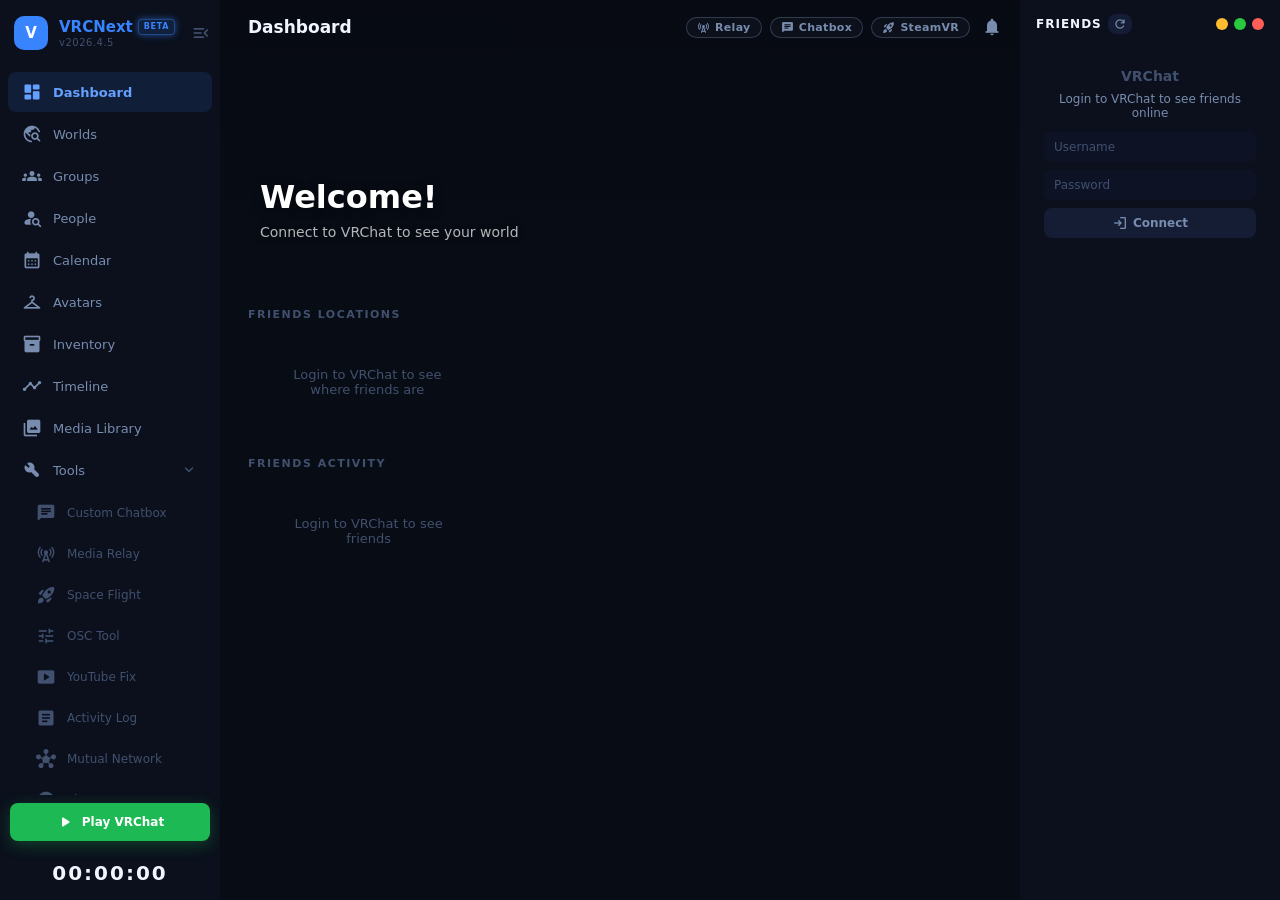
==== commit 0dde710d: "2026.4.6" ====
--- a/wwwroot/index.html
+++ b/wwwroot/index.html
@@ -9,7 +9,7 @@
 </head>
 <body>
     <div class="sidebar" id="sidebarEl">
-        <div class="logo"><div class="logo-icon" id="logoIcon">V</div><div class="logo-txt"><div class="logo-text-row"><div class="logo-text">VRCNext</div><span class="logo-beta-badge">BETA</span></div><div class="logo-sub">v2026.3.7</div></div><button class="sb-toggle" onclick="toggleSidebar()" title="Toggle sidebar"><span class="msi" id="sbIcon">menu_open</span></button></div>
+        <div class="logo"><div class="logo-icon" id="logoIcon">V</div><div class="logo-txt"><div class="logo-text-row"><div class="logo-text">VRCNext</div><span class="logo-beta-badge">BETA</span></div><div class="logo-sub">v2026.4.5</div></div><button class="sb-toggle" onclick="toggleSidebar()" title="Toggle sidebar"><span class="msi" id="sbIcon">menu_open</span></button></div>
         <div class="nav">
             <button class="nav-btn active" onclick="showTab(0)"><span class="ni msi">dashboard</span><span class="nl">Dashboard</span></button>
             <button class="nav-btn" onclick="showTab(1)"><span class="ni msi">travel_explore</span><span class="nl">Worlds</span></button>
@@ -710,7 +710,10 @@
                     <div class="sf-card sf-status-card">
                         <div class="sf-status-row">
                             <div class="sf-status"><span class="sf-dot offline" id="vfDot"></span><span id="vfStatusText">Not running</span></div>
-                            <button class="btn-f" id="vfConnBtn" onclick="vfConnect()"><span class="msi" style="font-size:16px;">play_arrow</span> Start</button>
+                            <div style="display:flex;gap:8px;">
+                                <button class="btn-f" onclick="openVfBlockModal()"><span class="msi" style="font-size:16px;">block</span> Block Words</button>
+                                <button class="btn-f" id="vfConnBtn" onclick="vfConnect()"><span class="msi" style="font-size:16px;">play_arrow</span> Start</button>
+                            </div>
                         </div>
                     </div>
                     <!-- Device -->
@@ -721,6 +724,8 @@
                         <div class="vf-meter-wrap">
                             <div class="vf-meter-bar" id="vfMeterBar"></div>
                         </div>
+                        <div class="sf-card-header" style="margin-top:12px;"><span class="msi">volume_up</span> Output Device</div>
+                        <select id="vfOutputDeviceSelect" class="lib-filter-select" style="width:100%;" onchange="vfSetOutputDevice(this.value)"><option>Loading...</option></select>
                     </div>
                     <!-- Recognized Words -->
                     <div class="sf-card">
@@ -729,16 +734,25 @@
                             <span id="vfRecognizedText" class="vf-recognized-text">—</span>
                         </div>
                     </div>
-                    <!-- Stop Command -->
-                    <div class="sf-card">
-                        <div class="sf-card-header"><span class="msi">stop_circle</span> Stop Command</div>
-                        <div style="display:flex;align-items:center;gap:8px;">
-                            <input id="vfStopWordInput" class="vf-word-input" placeholder="Stop word…"
-                                oninput="vfStopWordChanged(this.value)"
-                                onblur="vfSetStopWord(this.value)">
-                            <button class="vf-btn-icon" onclick="vfStopSound()" title="Stop playback now"><span class="msi">stop</span></button>
-                        </div>
-                        <div style="font-size:11px;color:var(--tx3);margin-top:6px;">Say this word to instantly stop any playing sound.</div>
+                    <!-- Stop Command + Mute Talk (side by side) -->
+                    <div style="display:flex;gap:12px;">
+                        <div class="sf-card" style="flex:1;margin-bottom:0;">
+                            <div class="sf-card-header"><span class="msi">stop_circle</span> Stop Command</div>
+                            <div style="display:flex;align-items:center;gap:8px;">
+                                <input id="vfStopWordInput" class="vf-word-input" placeholder="Stop word…"
+                                    oninput="vfStopWordChanged(this.value)"
+                                    onblur="vfSetStopWord(this.value)">
+                                <button class="vf-btn-icon" onclick="vfStopSound()" title="Stop playback now"><span class="msi">stop</span></button>
+                            </div>
+                            <div style="font-size:11px;color:var(--tx3);margin-top:6px;">Say this word to instantly stop any playing sound.</div>
+                        </div>
+                        <div class="sf-card" style="flex:1;margin-bottom:0;">
+                            <div class="sf-card-header" style="display:flex;align-items:center;justify-content:space-between;">
+                                <span><span class="msi">record_voice_over</span> Mute Talk</span>
+                                <label class="toggle"><input type="checkbox" id="vfMuteTalkToggle" onchange="vfSetMuteTalk(this.checked)"><div class="toggle-track"><div class="toggle-knob"></div></div></label>
+                            </div>
+                            <div style="font-size:11px;color:var(--tx3);margin-top:6px;">Sends recognized speech via OSC as a chatbox message in VRChat, great for muted players.</div>
+                        </div>
                     </div>
                     <!-- Sound Items -->
                     <div class="sf-card">
@@ -821,6 +835,18 @@
     <!-- My Profile Modal -->
     <div class="modal-overlay" id="modalMyProfile" style="display:none;" onclick="if(event.target===this)closeMyProfile()">
         <div class="modal-box wide" id="mypBox" style="position:relative;"></div>
+    </div>
+
+    <!-- Voice Fight Block Words Modal -->
+    <div class="modal-overlay" id="modalVfBlock" style="display:none;" onclick="if(event.target===this)this.style.display='none'">
+        <div class="modal-box" style="max-width:440px;">
+            <div class="modal-title" style="margin-bottom:4px;">Block Words</div>
+            <div style="font-size:12px;color:var(--tx3);margin-bottom:14px;">Stripped from recognition. Type a word and press Enter.</div>
+            <div class="vf-block-chips" id="vfBlockChips" onclick="document.getElementById('vfBlockInlineInput')?.focus()"></div>
+            <div class="modal-btns" style="margin-top:14px;">
+                <button class="fd-btn" onclick="document.getElementById('modalVfBlock').style.display='none'">Close</button>
+            </div>
+        </div>
     </div>
 
     <!-- Multi-Invite Modal -->
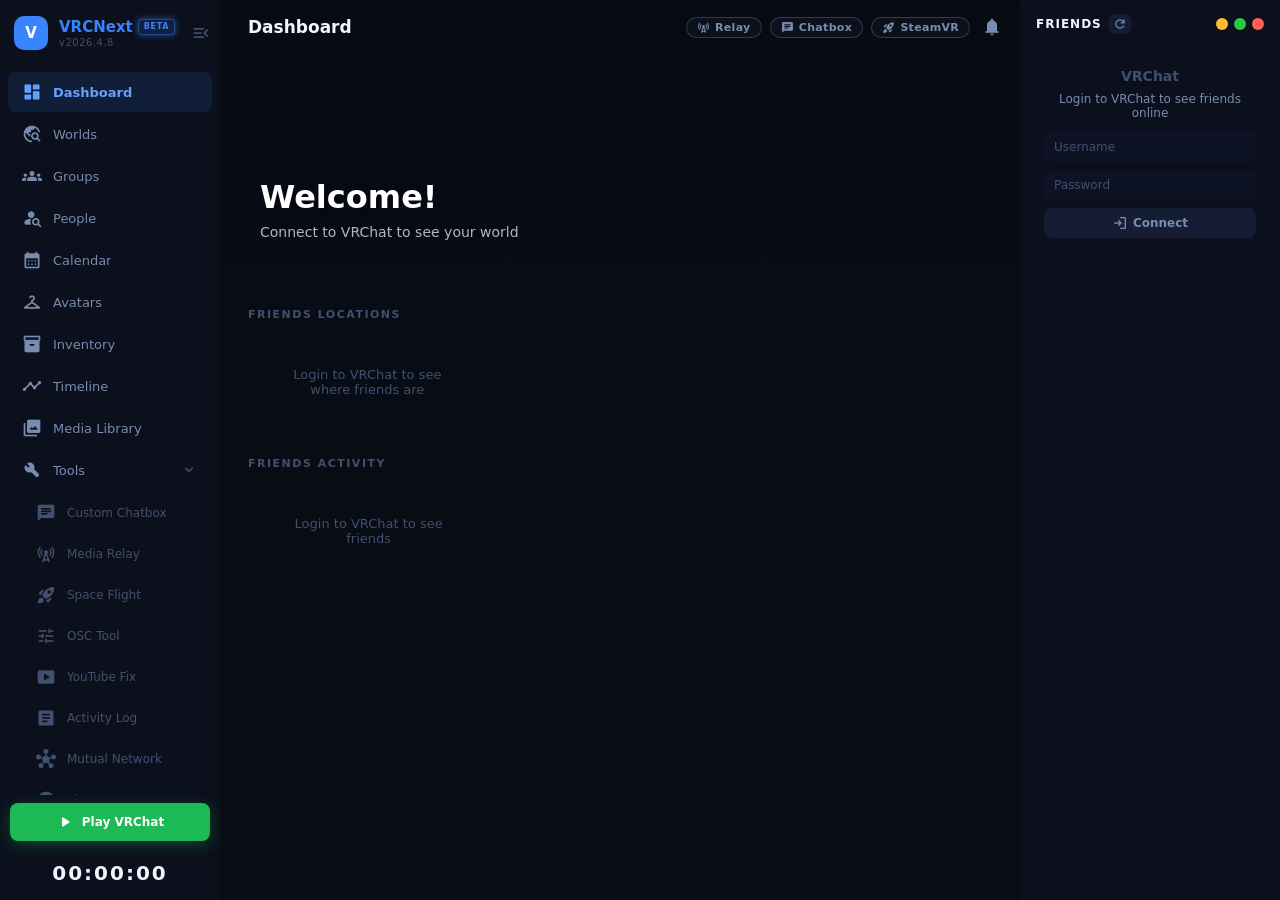
==== commit 96014eec: "Prepare Updates" ====
--- a/wwwroot/index.html
+++ b/wwwroot/index.html
@@ -9,7 +9,7 @@
 </head>
 <body>
     <div class="sidebar" id="sidebarEl">
-        <div class="logo"><div class="logo-icon" id="logoIcon">V</div><div class="logo-txt"><div class="logo-text-row"><div class="logo-text">VRCNext</div><span class="logo-beta-badge">BETA</span></div><div class="logo-sub">v2026.4.5</div></div><button class="sb-toggle" onclick="toggleSidebar()" title="Toggle sidebar"><span class="msi" id="sbIcon">menu_open</span></button></div>
+        <div class="logo"><div class="logo-icon" id="logoIcon">V</div><div class="logo-txt"><div class="logo-text-row"><div class="logo-text">VRCNext</div><span class="logo-beta-badge">BETA</span></div><div class="logo-sub">v2026.4.8</div></div><button class="sb-toggle" onclick="toggleSidebar()" title="Toggle sidebar"><span class="msi" id="sbIcon">menu_open</span></button></div>
         <div class="nav">
             <button class="nav-btn active" onclick="showTab(0)"><span class="ni msi">dashboard</span><span class="nl">Dashboard</span></button>
             <button class="nav-btn" onclick="showTab(1)"><span class="ni msi">travel_explore</span><span class="nl">Worlds</span></button>
@@ -397,7 +397,7 @@
                             <button class="btn-f" onclick="browseExe('extra')"><span class="msi" style="font-size:16px;">add</span> Add App</button>
                         </div>
                         <div style="height:12px;"></div>
-                        <div class="sf-toggle-row"><span>Auto-start VRCNext with Windows</span><label class="toggle"><input type="checkbox" id="setAutoStart" onchange="autoSave()"><div class="toggle-track"><div class="toggle-knob"></div></div></label></div>
+                        <div class="sf-toggle-row"><span>Auto-start VRCNext with Windows</span><label class="toggle"><input type="checkbox" id="setStartWithWindows" onchange="autoSave()"><div class="toggle-track"><div class="toggle-knob"></div></div></label></div>
                     </div>
 
                     <!-- VRCHAT API LOGIN -->
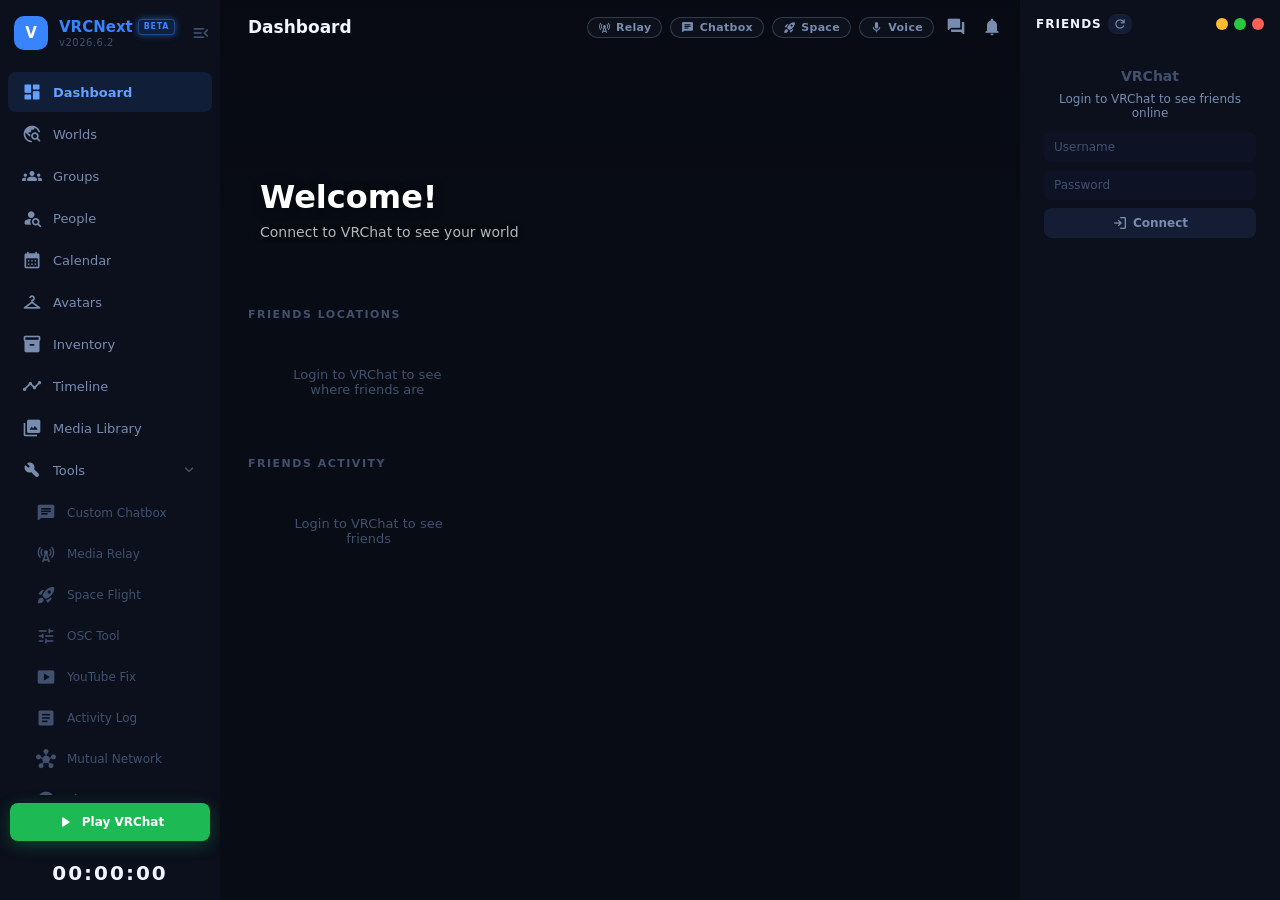
==== commit 733e8813: "FFC HOTFIX 2026.6.3" ====
--- a/wwwroot/index.html
+++ b/wwwroot/index.html
@@ -9,7 +9,7 @@
 </head>
 <body>
     <div class="sidebar" id="sidebarEl">
-        <div class="logo"><div class="logo-icon" id="logoIcon">V</div><div class="logo-txt"><div class="logo-text-row"><div class="logo-text">VRCNext</div><span class="logo-beta-badge">BETA</span></div><div class="logo-sub">v2026.4.8</div></div><button class="sb-toggle" onclick="toggleSidebar()" title="Toggle sidebar"><span class="msi" id="sbIcon">menu_open</span></button></div>
+        <div class="logo"><div class="logo-icon" id="logoIcon">V</div><div class="logo-txt"><div class="logo-text-row"><div class="logo-text">VRCNext</div><span class="logo-beta-badge">BETA</span></div><div class="logo-sub">v2026.6.2</div></div><button class="sb-toggle" onclick="toggleSidebar()" title="Toggle sidebar"><span class="msi" id="sbIcon">menu_open</span></button></div>
         <div class="nav">
             <button class="nav-btn active" onclick="showTab(0)"><span class="ni msi">dashboard</span><span class="nl">Dashboard</span></button>
             <button class="nav-btn" onclick="showTab(1)"><span class="ni msi">travel_explore</span><span class="nl">Worlds</span></button>
@@ -43,12 +43,15 @@
     <div class="main">
         <div class="topbar" id="winDrag">
             <span class="topbar-title" id="pageTitle">Dashboard</span>
-            <div style="display:flex;align-items:center;gap:8px;">
+            <div style="display:flex;align-items:center;gap:8px;flex-shrink:0;">
                 <div class="mini-badge vrcplus" id="badgeVrcPlus" style="display:none;"><span class="mini-badge-label">VRC+</span></div>
-                <div class="mini-badge offline" id="badgeRelay"><span class="msi mini-badge-icon">cell_tower</span><span class="mini-badge-label">Relay</span></div>
-                <div class="mini-badge offline" id="badgeChatbox"><span class="msi mini-badge-icon">chat</span><span class="mini-badge-label">Chatbox</span></div>
-                <div class="mini-badge offline" id="badgeSteamVR"><span class="msi mini-badge-icon">rocket_launch</span><span class="mini-badge-label">SteamVR</span></div>
+                <div class="mini-badge vcredits" id="badgeVrcCredits" style="display:none;"><span class="mini-badge-label" id="badgeVrcCreditsLabel">V 0</span></div>
+                <div class="mini-badge offline" id="badgeRelay"><span class="msi mini-badge-icon">cell_tower</span><span class="mini-badge-label" data-short="RL">Relay</span></div>
+                <div class="mini-badge offline" id="badgeChatbox"><span class="msi mini-badge-icon">chat</span><span class="mini-badge-label" data-short="CB">Chatbox</span></div>
+                <div class="mini-badge offline" id="badgeSpace"><span class="msi mini-badge-icon">rocket_launch</span><span class="mini-badge-label" data-short="SP">Space</span></div>
+                <div class="mini-badge offline" id="badgeVoice"><span class="msi mini-badge-icon">mic</span><span class="mini-badge-label" data-short="VO">Voice</span></div>
                 <button class="btn-notif" id="btnUpdate" onclick="toggleUpdatePanel()" title="Update available" style="display:none;"><span class="msi" style="font-size:20px;">system_update_alt</span><span class="notif-count" id="updateBadge">1</span></button>
+                <button class="btn-notif" id="btnChat" onclick="toggleChatPanel()" title="Messages"><span class="msi" style="font-size:20px;">forum</span><span class="notif-count" id="chatBadge" style="display:none;">0</span></button>
                 <button class="btn-notif" id="btnNotif" onclick="toggleNotifPanel()" title="Notifications"><span class="msi" style="font-size:20px;">notifications</span><span class="notif-count" id="notifBadge" style="display:none;">0</span></button>
             </div>
         </div>
@@ -68,6 +71,12 @@
                     <span class="msi" style="font-size:16px;">download</span> Download &amp; Install
                 </button>
             </div>
+        </div>
+
+        <!-- Chat inbox panel -->
+        <div class="notif-panel" id="chatPanel" style="display:none;">
+            <div class="notif-panel-header"><span style="font-weight:700;font-size:13px;">Messages</span></div>
+            <div class="notif-panel-list" id="chatPanelList"><div class="empty-msg">No messages</div></div>
         </div>
 
         <!-- Notification panel -->
@@ -444,6 +453,11 @@
                             <button class="btn-f" onclick="sendToCS({action:'resetSetup'})"><span class="msi" style="font-size:16px;">restart_alt</span> Redo Setup Wizard</button>
                             <button class="btn-f" id="btnForceFfc" onclick="forceFfcAll()"><span class="msi" style="font-size:16px;">cloud_download</span> Force FFC All</button>
                         </div>
+                        <div class="sf-toggle-row" style="margin-top:14px;">
+                            <span>Enable Memory Trim <span class="set-desc" style="display:inline;font-size:11px;">(auto every 10 min)</span></span>
+                            <label class="toggle"><input type="checkbox" id="setMemoryTrimEnabled" onchange="autoSave()"><div class="toggle-track"><div class="toggle-knob"></div></div></label>
+                        </div>
+                        <button class="btn-f" style="margin-top:10px;" onclick="sendToCS({action:'forceTrim'})"><span class="msi" style="font-size:16px;">memory</span> Force Memory Trim</button>
                         <div id="ffcProgressWrap" style="display:none;margin-top:12px;">
                             <div style="font-size:12px;color:var(--tx2);margin-bottom:6px;" id="ffcProgressLabel">Caching...</div>
                             <div style="background:var(--brd);border-radius:4px;height:6px;overflow:hidden;">
@@ -563,6 +577,9 @@
                 <div class="tl-mode-row">
                     <button class="btn-fav sub-tab-btn active" id="tlModePersonal" onclick="setTlMode('personal')"><span class="msi" style="font-size:14px;">person</span> Personal</button>
                     <button class="btn-fav sub-tab-btn" id="tlModeFriends" onclick="setTlMode('friends')"><span class="msi" style="font-size:14px;">group</span> Friends</button>
+                    <div style="flex:1;"></div>
+                    <button class="btn-fav sub-tab-btn" id="tlViewTimeline" title="Timeline View" onclick="setTlViewMode('timeline')"><span class="msi" style="font-size:14px;">account_tree</span></button>
+                    <button class="btn-fav sub-tab-btn" id="tlViewList" title="List View" onclick="setTlViewMode('list')"><span class="msi" style="font-size:14px;">format_list_bulleted</span></button>
                 </div>
                 <div class="tl-topbar">
                     <div class="search-bar-row" style="flex:1;margin-bottom:0;">
@@ -830,6 +847,11 @@
     <!-- Universal Detail Modal (search results) -->
     <div class="modal-overlay" id="modalDetail" style="display:none;" onclick="if(event.target===this)this.style.display='none'">
         <div class="modal-box wide" id="detailModalContent" style="position:relative;"></div>
+    </div>
+
+    <!-- Avatar Detail Modal -->
+    <div class="modal-overlay" id="modalAvatarDetail" style="display:none;" onclick="if(event.target===this)closeAvatarDetail()">
+        <div class="modal-box wide" id="avatarDetailContent" style="position:relative;"></div>
     </div>
 
     <!-- My Profile Modal -->
@@ -883,6 +905,7 @@
     <script src="JavaScript/inventory_upload.js"></script>
     <script src="JavaScript/inventory.js"></script>
     <script src="JavaScript/messages.js"></script>
+    <script src="JavaScript/messenger.js"></script>
     <script src="JavaScript/context_menu.js"></script>
     <script src="JavaScript/network.js"></script>
     <script src="JavaScript/timespent.js"></script>
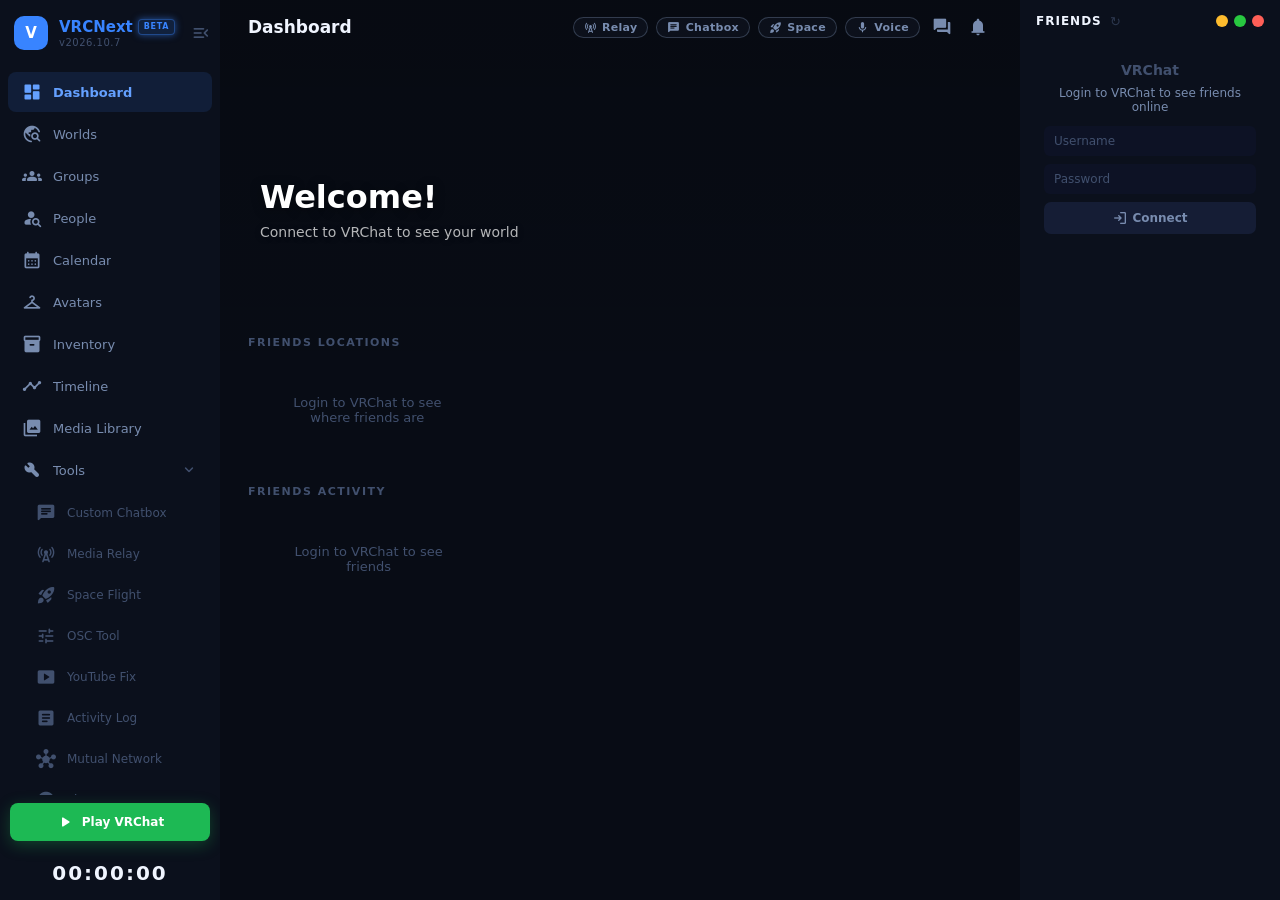
==== commit 217eec2d: "Linux Port 1/4 - Fixed Launch - Fixed Setup Wizard - Fixed Auto Start w system - Fix 2FA" ====
--- a/wwwroot/index.html
+++ b/wwwroot/index.html
@@ -9,7 +9,7 @@
 </head>
 <body>
     <div class="sidebar" id="sidebarEl">
-        <div class="logo"><div class="logo-icon" id="logoIcon">V</div><div class="logo-txt"><div class="logo-text-row"><div class="logo-text">VRCNext</div><span class="logo-beta-badge">BETA</span></div><div class="logo-sub">v2026.6.2</div></div><button class="sb-toggle" onclick="toggleSidebar()" title="Toggle sidebar"><span class="msi" id="sbIcon">menu_open</span></button></div>
+        <div class="logo"><div class="logo-icon" id="logoIcon">V</div><div class="logo-txt"><div class="logo-text-row"><div class="logo-text">VRCNext</div><span class="logo-beta-badge">BETA</span></div><div class="logo-sub">v2026.10.7</div></div><button class="sb-toggle" onclick="toggleSidebar()" title="Toggle sidebar"><span class="msi" id="sbIcon">menu_open</span></button></div>
         <div class="nav">
             <button class="nav-btn active" onclick="showTab(0)"><span class="ni msi">dashboard</span><span class="nl">Dashboard</span></button>
             <button class="nav-btn" onclick="showTab(1)"><span class="ni msi">travel_explore</span><span class="nl">Worlds</span></button>
@@ -24,14 +24,15 @@
                 <button class="nav-group-btn" onclick="toggleNavGroup('navToolsGroup')"><span class="ni msi">build</span><span class="nl">Tools</span><span class="nav-group-arrow msi nl">expand_more</span></button>
                 <div class="nav-group-items">
                     <button class="nav-btn nav-sub" onclick="showTab(5)"><span class="ni msi">chat</span><span class="nl">Custom Chatbox</span></button>
-                    <button class="nav-btn nav-sub" onclick="showTab(6)"><span class="ni msi">cell_tower</span><span class="nl">Media Relay</span></button>
-                    <button class="nav-btn nav-sub" onclick="showTab(10)"><span class="ni msi">rocket_launch</span><span class="nl">Space Flight</span></button>
-                    <button class="nav-btn nav-sub" onclick="showTab(11)"><span class="ni msi">tune</span><span class="nl">OSC Tool</span></button>
-                    <button class="nav-btn nav-sub" onclick="showTab(14)"><span class="ni msi">smart_display</span><span class="nl">YouTube Fix</span></button>
+                    <button class="nav-btn nav-sub" data-windows-only onclick="showTab(6)"><span class="ni msi">cell_tower</span><span class="nl">Media Relay</span></button>
+                    <button class="nav-btn nav-sub" data-windows-only onclick="showTab(10)"><span class="ni msi">rocket_launch</span><span class="nl">Space Flight</span></button>
+                    <button class="nav-btn nav-sub" onclick="showTab(11)" data-windows-only><span class="ni msi">tune</span><span class="nl">OSC Tool</span></button>
+                    <button class="nav-btn nav-sub" data-windows-only onclick="showTab(14)"><span class="ni msi">smart_display</span><span class="nl">YouTube Fix</span></button>
                     <button class="nav-btn nav-sub" onclick="showTab(8)"><span class="ni msi">article</span><span class="nl">Activity Log</span></button>
                     <button class="nav-btn nav-sub" onclick="showTab(15)"><span class="ni msi">hub</span><span class="nl">Mutual Network</span></button>
                     <button class="nav-btn nav-sub" onclick="showTab(16)"><span class="ni msi">schedule</span><span class="nl">Time Spent</span></button>
-                    <button class="nav-btn nav-sub" onclick="showTab(18)"><span class="ni msi">mic</span><span class="nl">Voice Fight</span></button>
+                    <button class="nav-btn nav-sub" data-windows-only onclick="showTab(18)"><span class="ni msi">mic</span><span class="nl">Voice Fight</span></button>
+                    <button class="nav-btn nav-sub" onclick="showTab(19)"><span class="ni msi">sensors</span><span class="nl">Discord Presence</span></button>
                 </div>
             </div>
             <button class="nav-btn" onclick="showTab(9)"><span class="ni msi">settings</span><span class="nl">Settings</span></button>
@@ -59,7 +60,7 @@
         <div class="notif-panel upd-panel" id="updatePanel" style="display:none;">
             <div class="notif-panel-header">
                 <span style="font-weight:700;font-size:13px;">Update Available</span>
-                <button class="btn-f" onclick="toggleUpdatePanel()" style="padding:2px 8px;font-size:10px;"><span class="msi" style="font-size:14px;">close</span></button>
+                <button class="vrcn-button" onclick="toggleUpdatePanel()" style="padding:2px 8px;font-size:10px;"><span class="msi" style="font-size:14px;">close</span></button>
             </div>
             <div style="padding:14px 16px;">
                 <div style="font-size:12px;color:var(--tx2);margin-bottom:12px;">Version <strong id="updVersion" style="color:var(--tx0);"></strong> is ready to install.</div>
@@ -67,7 +68,7 @@
                     <div class="upd-progress-bar"><div class="upd-progress-fill" id="updProgressFill"></div></div>
                     <div class="upd-status" id="updStatus">Downloading…</div>
                 </div>
-                <button class="btn-p" id="updBtn" onclick="startUpdate()" style="width:100%;justify-content:center;gap:6px;">
+                <button class="vrcn-button vrcn-btn-primary" id="updBtn" onclick="startUpdate()" style="width:100%;justify-content:center;gap:6px;">
                     <span class="msi" style="font-size:16px;">download</span> Download &amp; Install
                 </button>
             </div>
@@ -81,7 +82,7 @@
 
         <!-- Notification panel -->
         <div class="notif-panel" id="notifPanel" style="display:none;">
-            <div class="notif-panel-header"><span style="font-weight:700;font-size:13px;">Notifications</span><button class="btn-f" onclick="refreshNotifications()" style="padding:2px 8px;font-size:10px;"><span class="msi" style="font-size:14px;">refresh</span></button></div>
+            <div class="notif-panel-header"><span style="font-weight:700;font-size:13px;">Notifications</span><button class="vrcn-button" onclick="refreshNotifications()" style="padding:2px 8px;font-size:10px;"><span class="msi" style="font-size:14px;">refresh</span></button></div>
             <div class="notif-panel-list" id="notifList"><div class="empty-msg">No notifications</div></div>
         </div>
         <div class="content">
@@ -96,6 +97,8 @@
 
                     </div>
                 </div>
+                <div class="dash-section-label" id="dashMyInstancesLabel" style="display:none;">YOUR INSTANCES<button class="mi-refresh-btn" id="miRefreshBtn" onclick="refreshMyInstances()" title="Refresh instances">&#8635;</button></div>
+                <div class="dash-worlds-grid" id="dashMyInstances" style="display:none;"></div>
                 <div class="dash-section-label">FRIENDS LOCATIONS</div>
                 <div class="dash-worlds-grid" id="dashFavWorlds"><div class="empty-msg">Login to VRChat to see where friends are</div></div>
                 <div class="dash-section-label" id="dashDiscoveryLabel" style="display:none;">DISCOVERY</div>
@@ -107,16 +110,16 @@
             <div class="tab" id="tab1">
                 <div style="display:flex;justify-content:space-between;align-items:center;margin-bottom:12px;flex-wrap:wrap;gap:10px;">
                     <div style="display:flex;gap:8px;align-items:center;">
-                        <button class="btn-fav sub-tab-btn active" id="worldFilterFav" onclick="setWorldFilter('favorites')"><span class="msi" style="font-size:16px;">star</span> Favorites</button>
-                        <button class="btn-fav sub-tab-btn" id="worldFilterMine" onclick="setWorldFilter('mine')"><span class="msi" style="font-size:16px;">cloud_upload</span> My Worlds</button>
-                        <button class="btn-fav sub-tab-btn" id="worldFilterSearch" onclick="setWorldFilter('search')"><span class="msi" style="font-size:16px;">search</span> Search</button>
+                        <button class="vrcn-button sub-tab-btn active" id="worldFilterFav" onclick="setWorldFilter('favorites')"><span class="msi" style="font-size:16px;">star</span> Favorites</button>
+                        <button class="vrcn-button sub-tab-btn" id="worldFilterMine" onclick="setWorldFilter('mine')"><span class="msi" style="font-size:16px;">cloud_upload</span> My Worlds</button>
+                        <button class="vrcn-button sub-tab-btn" id="worldFilterSearch" onclick="setWorldFilter('search')"><span class="msi" style="font-size:16px;">search</span> Search</button>
                     </div>
                 </div>
                 <div id="worldMineArea" style="display:none;">
                     <div id="worldMineGrid" class="search-grid"><div class="empty-msg">Loading your worlds...</div></div>
                 </div>
                 <div id="worldSearchArea" style="display:none;">
-                    <div class="search-bar-row"><span class="msi search-ico">search</span><input type="text" id="searchWorldsInput" class="search-input" placeholder="Search worlds..." onkeydown="if(event.key==='Enter')doSearch('worlds')"><button class="btn-f" onclick="doSearch('worlds')">Search</button></div>
+                    <div class="search-bar-row"><span class="msi search-ico">search</span><input type="text" id="searchWorldsInput" class="vrcn-input" placeholder="Search worlds..." onkeydown="if(event.key==='Enter')doSearch('worlds')"><button class="vrcn-button" onclick="doSearch('worlds')">Search</button></div>
                     <div id="searchWorldsResults" class="search-grid"><div class="empty-msg">Search for VRChat worlds</div></div>
                 </div>
                 <div id="worldFavArea">
@@ -127,17 +130,17 @@
                         <button id="favWorldGroupEditBtn" class="myp-edit-btn" onclick="startEditWorldGroupName()" style="display:none;" title="Rename category"><span class="msi" style="font-size:14px;">edit</span></button>
                     </div>
                     <div id="favWorldGroupRenameRow" style="display:none;align-items:center;gap:6px;margin-bottom:10px;">
-                        <input type="text" id="favWorldGroupNameInput" class="myp-text-input" maxlength="64" style="flex:1;max-width:280px;">
-                        <button class="myp-save-btn" onclick="saveWorldGroupName()">Save</button>
-                        <button class="myp-cancel-btn" onclick="cancelEditWorldGroupName()">Cancel</button>
+                        <input type="text" id="favWorldGroupNameInput" class="vrcn-edit-field" maxlength="64" style="flex:1;max-width:280px;">
+                        <button class="vrcn-button vrcn-btn-primary" onclick="saveWorldGroupName()">Save</button>
+                        <button class="vrcn-button" onclick="cancelEditWorldGroupName()">Cancel</button>
                     </div>
                     <!-- Dropdown + search -->
                     <div style="display:flex;gap:8px;align-items:center;margin-bottom:12px;flex-wrap:wrap;">
-                        <select id="favWorldGroupFilter" class="wd-create-select" onchange="setFavWorldGroup(this.value)" style="min-width:160px;max-width:220px;">
+                        <select id="favWorldGroupFilter" class="vrcn-dropdown" onchange="setFavWorldGroup(this.value)" style="min-width:160px;max-width:220px;">
                             <option value="">All Favorites</option>
                         </select>
-                        <div class="search-bar-row" style="margin-bottom:0;flex:1;min-width:140px;"><span class="msi search-ico">search</span><input type="text" id="favWorldSearchInput" class="search-input" placeholder="Filter favorite worlds..." oninput="filterFavWorlds()"></div>
-                        <button id="favWorldsRefreshBtn" class="btn-f" onclick="refreshFavWorlds()" title="Refresh favorites"><span class="msi" style="font-size:16px;">refresh</span> Refresh</button>
+                        <div class="search-bar-row" style="margin-bottom:0;flex:1;min-width:140px;"><span class="msi search-ico">search</span><input type="text" id="favWorldSearchInput" class="vrcn-input" placeholder="Filter favorite worlds..." oninput="filterFavWorlds()"></div>
+                        <button id="favWorldsRefreshBtn" class="vrcn-button" onclick="refreshFavWorlds()" title="Refresh favorites"><span class="msi" style="font-size:16px;">refresh</span> Refresh</button>
                     </div>
                     <div id="favWorldsGrid" class="search-grid"><div class="empty-msg">Loading favorite worlds...</div></div>
                 </div>
@@ -146,45 +149,45 @@
             <div class="tab" id="tab2">
                 <div style="display:flex;align-items:center;margin-bottom:12px;flex-wrap:wrap;gap:10px;">
                     <div style="display:flex;gap:8px;align-items:center;">
-                        <button class="btn-fav sub-tab-btn active" id="groupFilterMine" onclick="setGroupFilter('mine')"><span class="msi" style="font-size:16px;">groups</span> My Groups</button>
-                        <button class="btn-fav sub-tab-btn" id="groupFilterSearch" onclick="setGroupFilter('search')"><span class="msi" style="font-size:16px;">search</span> Search</button>
-                    </div>
-                    <button id="groupsRefreshBtn" class="btn-f" onclick="refreshGroups()" title="Refresh my groups" style="margin-left:auto;"><span class="msi" style="font-size:16px;">refresh</span> Refresh</button>
+                        <button class="vrcn-button sub-tab-btn active" id="groupFilterMine" onclick="setGroupFilter('mine')"><span class="msi" style="font-size:16px;">groups</span> My Groups</button>
+                        <button class="vrcn-button sub-tab-btn" id="groupFilterSearch" onclick="setGroupFilter('search')"><span class="msi" style="font-size:16px;">search</span> Search</button>
+                    </div>
+                    <button id="groupsRefreshBtn" class="vrcn-button" onclick="refreshGroups()" title="Refresh my groups" style="margin-left:auto;"><span class="msi" style="font-size:16px;">refresh</span> Refresh</button>
                 </div>
                 <div id="groupMineArea">
                     <div style="display:flex;gap:8px;align-items:center;margin-bottom:12px;flex-wrap:wrap;">
-                        <div class="search-bar-row" style="margin-bottom:0;flex:1;min-width:140px;"><span class="msi search-ico">search</span><input type="text" id="filterGroupsInput" class="search-input" placeholder="Filter my groups..." oninput="filterMyGroups()"></div>
+                        <div class="search-bar-row" style="margin-bottom:0;flex:1;min-width:140px;"><span class="msi search-ico">search</span><input type="text" id="filterGroupsInput" class="vrcn-input" placeholder="Filter my groups..." oninput="filterMyGroups()"></div>
                     </div>
                     <div id="myGroupsGrid" class="search-grid"></div>
                 </div>
                 <div id="groupSearchArea" style="display:none;">
-                    <div class="search-bar-row"><span class="msi search-ico">search</span><input type="text" id="searchGroupsInput" class="search-input" placeholder="Search groups..." onkeydown="if(event.key==='Enter')doSearch('groups')"><button class="btn-f" onclick="doSearch('groups')">Search</button></div>
+                    <div class="search-bar-row"><span class="msi search-ico">search</span><input type="text" id="searchGroupsInput" class="vrcn-input" placeholder="Search groups..." onkeydown="if(event.key==='Enter')doSearch('groups')"><button class="vrcn-button" onclick="doSearch('groups')">Search</button></div>
                     <div id="searchGroupsResults" class="search-grid"><div class="empty-msg">Search for VRChat groups</div></div>
                 </div>
             </div>
             <!-- Tab 3: People (Favorites + Search + Blocked + Muted) -->
             <div class="tab" id="tab3">
                 <div style="display:flex;gap:8px;align-items:center;margin-bottom:12px;">
-                    <button class="btn-fav sub-tab-btn active" id="peopleFilterFav" onclick="setPeopleFilter('favorites')"><span class="msi" style="font-size:16px;">star</span> Favorites</button>
-                    <button class="btn-fav sub-tab-btn" id="peopleFilterSearch" onclick="setPeopleFilter('search')"><span class="msi" style="font-size:16px;">search</span> Search</button>
-                    <button class="btn-fav sub-tab-btn" id="peopleFilterBlocked" onclick="setPeopleFilter('blocked')"><span class="msi" style="font-size:16px;">block</span> Blocked</button>
-                    <button class="btn-fav sub-tab-btn" id="peopleFilterMuted" onclick="setPeopleFilter('muted')"><span class="msi" style="font-size:16px;">volume_off</span> Muted</button>
-                    <button class="btn-f" id="peopleRefreshBtn" onclick="refreshPeopleTab()" title="Refresh" style="margin-left:auto;"><span class="msi" style="font-size:16px;">refresh</span> Refresh</button>
+                    <button class="vrcn-button sub-tab-btn active" id="peopleFilterFav" onclick="setPeopleFilter('favorites')"><span class="msi" style="font-size:16px;">star</span> Favorites</button>
+                    <button class="vrcn-button sub-tab-btn" id="peopleFilterSearch" onclick="setPeopleFilter('search')"><span class="msi" style="font-size:16px;">search</span> Search</button>
+                    <button class="vrcn-button sub-tab-btn" id="peopleFilterBlocked" onclick="setPeopleFilter('blocked')"><span class="msi" style="font-size:16px;">block</span> Blocked</button>
+                    <button class="vrcn-button sub-tab-btn" id="peopleFilterMuted" onclick="setPeopleFilter('muted')"><span class="msi" style="font-size:16px;">volume_off</span> Muted</button>
+                    <button class="vrcn-button" id="peopleRefreshBtn" onclick="refreshPeopleTab()" title="Refresh" style="margin-left:auto;"><span class="msi" style="font-size:16px;">refresh</span> Refresh</button>
                 </div>
                 <div id="peopleFavArea">
-                    <div class="search-bar-row" style="margin-bottom:12px;"><span class="msi search-ico">search</span><input type="text" id="favFriendSearchInput" class="search-input" placeholder="Filter favorite friends..." oninput="filterFavFriends()"></div>
+                    <div class="search-bar-row" style="margin-bottom:12px;"><span class="msi search-ico">search</span><input type="text" id="favFriendSearchInput" class="vrcn-input" placeholder="Filter favorite friends..." oninput="filterFavFriends()"></div>
                     <div id="favFriendsGrid"><div class="empty-msg">Loading favorite friends...</div></div>
                 </div>
                 <div id="peopleSearchArea" style="display:none;">
-                    <div class="search-bar-row"><span class="msi search-ico">search</span><input type="text" id="searchPeopleInput" class="search-input" placeholder="Search people..." onkeydown="if(event.key==='Enter')doSearch('people')"><button class="btn-f" onclick="doSearch('people')">Search</button></div>
+                    <div class="search-bar-row"><span class="msi search-ico">search</span><input type="text" id="searchPeopleInput" class="vrcn-input" placeholder="Search people..." onkeydown="if(event.key==='Enter')doSearch('people')"><button class="vrcn-button" onclick="doSearch('people')">Search</button></div>
                     <div id="searchPeopleResults" class="search-grid"><div class="empty-msg">Search for VRChat users</div></div>
                 </div>
                 <div id="peopleBlockedArea" style="display:none;">
-                    <div class="search-bar-row" style="margin-bottom:12px;"><span class="msi search-ico">search</span><input type="text" id="blockedSearch" class="search-input" placeholder="Filter blocked users..." oninput="filterModList('block')"></div>
+                    <div class="search-bar-row" style="margin-bottom:12px;"><span class="msi search-ico">search</span><input type="text" id="blockedSearch" class="vrcn-input" placeholder="Filter blocked users..." oninput="filterModList('block')"></div>
                     <div id="blockedList"><div class="empty-msg">Loading...</div></div>
                 </div>
                 <div id="peopleMutedArea" style="display:none;">
-                    <div class="search-bar-row" style="margin-bottom:12px;"><span class="msi search-ico">search</span><input type="text" id="mutedSearch" class="search-input" placeholder="Filter muted users..." oninput="filterModList('mute')"></div>
+                    <div class="search-bar-row" style="margin-bottom:12px;"><span class="msi search-ico">search</span><input type="text" id="mutedSearch" class="vrcn-input" placeholder="Filter muted users..." oninput="filterModList('mute')"></div>
                     <div id="mutedList"><div class="empty-msg">Loading...</div></div>
                 </div>
             </div>
@@ -192,18 +195,18 @@
             <div class="tab" id="tab4">
                 <div style="display:flex;justify-content:space-between;align-items:center;margin-bottom:12px;flex-wrap:wrap;gap:10px;">
                     <div style="display:flex;gap:8px;align-items:center;flex-wrap:wrap;">
-                        <button class="btn-fav sub-tab-btn active" id="avatarFilterOwn" onclick="setAvatarFilter('own')"><span class="msi" style="font-size:16px;">person</span> My Avatars</button>
-                        <button class="btn-fav sub-tab-btn" id="avatarFilterFav" onclick="setAvatarFilter('favorites')"><span class="msi" style="font-size:16px;">star</span> Favorites</button>
-                        <button class="btn-fav sub-tab-btn" id="avatarFilterRose" onclick="setAvatarFilter('rose')"><span class="msi" style="font-size:16px;">local_florist</span> Rose Database</button>
-                        <button class="btn-fav sub-tab-btn" id="avatarFilterSearch" onclick="setAvatarFilter('search')"><span class="msi" style="font-size:16px;">search</span> Search</button>
+                        <button class="vrcn-button sub-tab-btn active" id="avatarFilterOwn" onclick="setAvatarFilter('own')"><span class="msi" style="font-size:16px;">person</span> My Avatars</button>
+                        <button class="vrcn-button sub-tab-btn" id="avatarFilterFav" onclick="setAvatarFilter('favorites')"><span class="msi" style="font-size:16px;">star</span> Favorites</button>
+                        <button class="vrcn-button sub-tab-btn" id="avatarFilterRose" onclick="setAvatarFilter('rose')"><span class="msi" style="font-size:16px;">local_florist</span> Rose Database</button>
+                        <button class="vrcn-button sub-tab-btn" id="avatarFilterSearch" onclick="setAvatarFilter('search')"><span class="msi" style="font-size:16px;">search</span> Search</button>
                     </div>
                     <span id="avatarCount" style="font-size:12px;color:var(--tx3);"></span>
                 </div>
                 <!-- Own Avatars -->
                 <div id="avatarOwnArea">
                     <div style="display:flex;gap:8px;align-items:center;margin-bottom:12px;flex-wrap:wrap;">
-                        <div class="search-bar-row" style="margin-bottom:0;flex:1;min-width:140px;"><span class="msi search-ico">search</span><input type="text" id="ownAvatarSearchInput" class="search-input" placeholder="Filter my avatars..." oninput="filterOwnAvatars()"></div>
-                        <button id="ownAvatarsRefreshBtn" class="btn-f" onclick="refreshAvatars()" title="Refresh"><span class="msi" style="font-size:16px;">refresh</span> Refresh</button>
+                        <div class="search-bar-row" style="margin-bottom:0;flex:1;min-width:140px;"><span class="msi search-ico">search</span><input type="text" id="ownAvatarSearchInput" class="vrcn-input" placeholder="Filter my avatars..." oninput="filterOwnAvatars()"></div>
+                        <button id="ownAvatarsRefreshBtn" class="vrcn-button" onclick="refreshAvatars()" title="Refresh"><span class="msi" style="font-size:16px;">refresh</span> Refresh</button>
                     </div>
                     <div id="avatarGrid" class="avatar-grid"><div class="empty-msg">Login to VRChat to see your avatars</div></div>
                 </div>
@@ -215,37 +218,37 @@
                         <button id="favAvatarGroupEditBtn" class="myp-edit-btn" onclick="startEditAvatarGroupName()" style="display:none;" title="Rename category"><span class="msi" style="font-size:14px;">edit</span></button>
                     </div>
                     <div id="favAvatarGroupRenameRow" style="display:none;align-items:center;gap:6px;margin-bottom:10px;">
-                        <input type="text" id="favAvatarGroupNameInput" class="myp-text-input" maxlength="64" style="flex:1;max-width:280px;">
-                        <button class="myp-save-btn" onclick="saveAvatarGroupName()">Save</button>
-                        <button class="myp-cancel-btn" onclick="cancelEditAvatarGroupName()">Cancel</button>
+                        <input type="text" id="favAvatarGroupNameInput" class="vrcn-edit-field" maxlength="64" style="flex:1;max-width:280px;">
+                        <button class="vrcn-button vrcn-btn-primary" onclick="saveAvatarGroupName()">Save</button>
+                        <button class="vrcn-button" onclick="cancelEditAvatarGroupName()">Cancel</button>
                     </div>
                     <div style="display:flex;gap:8px;align-items:center;margin-bottom:12px;flex-wrap:wrap;">
-                        <select id="favAvatarGroupFilter" class="wd-create-select" onchange="setFavAvatarGroup(this.value)" style="min-width:160px;max-width:220px;">
+                        <select id="favAvatarGroupFilter" class="vrcn-dropdown" onchange="setFavAvatarGroup(this.value)" style="min-width:160px;max-width:220px;">
                             <option value="">All Favorites</option>
                         </select>
-                        <div class="search-bar-row" style="margin-bottom:0;flex:1;min-width:140px;"><span class="msi search-ico">search</span><input type="text" id="favAvatarSearchInput" class="search-input" placeholder="Filter favorite avatars..." oninput="filterFavAvatars()"></div>
-                        <button id="favAvatarsRefreshBtn" class="btn-f" onclick="refreshFavAvatars()" title="Refresh"><span class="msi" style="font-size:16px;">refresh</span> Refresh</button>
+                        <div class="search-bar-row" style="margin-bottom:0;flex:1;min-width:140px;"><span class="msi search-ico">search</span><input type="text" id="favAvatarSearchInput" class="vrcn-input" placeholder="Filter favorite avatars..." oninput="filterFavAvatars()"></div>
+                        <button id="favAvatarsRefreshBtn" class="vrcn-button" onclick="refreshFavAvatars()" title="Refresh"><span class="msi" style="font-size:16px;">refresh</span> Refresh</button>
                     </div>
                     <div id="favAvatarsGrid" class="avatar-grid"><div class="empty-msg">Loading favorite avatars...</div></div>
                 </div>
                 <!-- Rose Database -->
                 <div id="avatarRoseArea" style="display:none;">
                     <div style="display:flex;gap:8px;align-items:center;margin-bottom:12px;flex-wrap:wrap;">
-                        <div class="search-bar-row" style="margin-bottom:0;flex:1;min-width:140px;"><span class="msi search-ico">search</span><input type="text" id="roseSearchInput" class="search-input" placeholder="Filter by name, author or tag..." oninput="filterRoseDb()"></div>
-                        <button class="btn-f" id="roseRefreshBtn" onclick="loadRoseDatabase(true)" title="Refresh"><span class="msi" style="font-size:16px;">refresh</span> Refresh</button>
+                        <div class="search-bar-row" style="margin-bottom:0;flex:1;min-width:140px;"><span class="msi search-ico">search</span><input type="text" id="roseSearchInput" class="vrcn-input" placeholder="Filter by name, author or tag..." oninput="filterRoseDb()"></div>
+                        <button class="vrcn-button" id="roseRefreshBtn" onclick="loadRoseDatabase(true)" title="Refresh"><span class="msi" style="font-size:16px;">refresh</span> Refresh</button>
                     </div>
                     <div id="roseDbGrid" class="avatar-grid"><div class="empty-msg">Loading Rose Database...</div></div>
                 </div>
                 <!-- Search -->
                 <div id="avatarSearchArea" style="display:none;">
-                    <div class="search-bar-row" style="margin-bottom:14px;"><span class="msi search-ico">search</span><input type="text" id="avatarSearchInput" class="search-input" placeholder="Search public avatars..." onkeydown="if(event.key==='Enter')doAvatarSearch()"><button class="btn-f" onclick="doAvatarSearch()">Search</button></div>
+                    <div class="search-bar-row" style="margin-bottom:14px;"><span class="msi search-ico">search</span><input type="text" id="avatarSearchInput" class="vrcn-input" placeholder="Search public avatars..." onkeydown="if(event.key==='Enter')doAvatarSearch()"><button class="vrcn-button" onclick="doAvatarSearch()">Search</button></div>
                     <div id="avatarSearchGrid" class="avatar-grid"><div class="empty-msg">Search for public avatars</div></div>
                 </div>
                 <!-- Favorite group picker popup (global, positioned by JS) -->
                 <div id="avFavPickerPanel" style="display:none;position:fixed;z-index:9999;background:var(--bg-card);border:1px solid var(--brd-lt);border-radius:10px;padding:10px;min-width:220px;max-width:280px;box-shadow:0 8px 32px #0008;">
                     <div style="font-size:11px;font-weight:700;color:var(--tx3);margin-bottom:8px;letter-spacing:.5px;">ADD TO FAVORITE GROUP</div>
                     <div id="avFavPickerList"></div>
-                    <div style="margin-top:8px;text-align:right;"><button class="myp-cancel-btn" onclick="closeAvFavPicker()">Cancel</button></div>
+                    <div style="margin-top:8px;text-align:right;"><button class="vrcn-button" onclick="closeAvFavPicker()">Cancel</button></div>
                 </div>
             </div>
             <!-- Tab 5: Custom Chatbox -->
@@ -253,7 +256,7 @@
                 <div class="sf-card sf-status-card" style="margin-bottom:16px;">
                     <div class="sf-status-row">
                         <div class="sf-status"><span class="sf-dot offline" id="cbDot"></span><span id="cbStatusText">Not running</span></div>
-                        <button class="btn-f" id="cbConnBtn" onclick="toggleChatbox()"><span class="msi" style="font-size:16px;">play_arrow</span> Start</button>
+                        <button class="vrcn-button" id="cbConnBtn" onclick="toggleChatbox()"><span class="msi" style="font-size:16px;">play_arrow</span> Start</button>
                     </div>
                 </div>
                 <div class="cb-layout">
@@ -295,7 +298,7 @@
 
                         <div class="cb-card" id="cbAfkCard" style="display:none;">
                             <div class="cb-card-header"><span class="msi" style="font-size:16px;">bedtime</span> AFK Settings</div>
-                            <div class="cb-form-row"><label>Message</label><input type="text" id="cbAfkMessage" class="cb-line-input" value="Currently AFK" oninput="updateChatboxConfig()" style="flex:1;"></div>
+                            <div class="cb-form-row"><label>Message</label><input type="text" id="cbAfkMessage" class="vrcn-edit-field" value="Currently AFK" oninput="updateChatboxConfig()" style="flex:1;"></div>
                             <div style="font-size:10px;color:var(--tx3);margin-top:4px;">Shown when VRChat is not the active window. Overrides other modules.</div>
                         </div>
 
@@ -310,7 +313,7 @@
                             <div class="cb-card-header"><span class="msi" style="font-size:16px;">edit_note</span> Custom Text Lines</div>
                             <div class="cb-custom-lines" id="cbCustomLines"></div>
                             <div class="cb-add-line">
-                                <input type="text" id="cbNewLine" class="cb-line-input" placeholder="Type a custom line..." onkeydown="if(event.key==='Enter'){addChatboxLine();}">
+                                <input type="text" id="cbNewLine" class="vrcn-edit-field" placeholder="Type a custom line..." onkeydown="if(event.key==='Enter'){addChatboxLine();}" style="flex:1;">
                                 <button class="cb-add-btn" onclick="addChatboxLine()"><span class="msi" style="font-size:16px;">add</span></button>
                             </div>
                             <div style="font-size:10px;color:var(--tx3);margin-top:6px;">Lines rotate each cycle. Use for status, socials, bio, etc.</div>
@@ -323,7 +326,7 @@
                 <div class="sf-card sf-status-card" style="margin-bottom:16px;">
                     <div class="sf-status-row">
                         <div class="sf-status"><span class="sf-dot offline" id="relayDot"></span><span id="relayStatusText">Not running</span></div>
-                        <button class="btn-f" id="btnRelay" onclick="toggleRelay()"><span class="msi" style="font-size:16px;">play_arrow</span> Start</button>
+                        <button class="vrcn-button" id="btnRelay" onclick="toggleRelay()"><span class="msi" style="font-size:16px;">play_arrow</span> Start</button>
                     </div>
                 </div>
                 <div class="stats-row">
@@ -338,42 +341,49 @@
                     <div class="sf-toggle-row"><span>Play sound on successful post</span><label class="toggle"><input type="checkbox" id="setNotifySound" onchange="autoSave()"><div class="toggle-track"><div class="toggle-knob"></div></div></label></div>
                 </div>
                 <div class="sect-label" style="margin-top:20px;">BOT IDENTITY</div>
-                <div class="input-row"><label>Bot Name</label><input type="text" id="setBotName" value="VRCNext"></div>
-                <div class="input-row"><label>Avatar URL</label><input type="text" id="setBotAvatar" value="" placeholder="https://..."></div>
+                <div class="input-row"><label>Bot Name</label><input type="text" id="setBotName" class="vrcn-edit-field" value="VRCNext" style="flex:1;"></div>
+                <div class="input-row"><label>Avatar URL</label><input type="text" id="setBotAvatar" class="vrcn-edit-field" value="" placeholder="https://..." style="flex:1;"></div>
                 <div class="sect-label">WEBHOOK CHANNELS</div>
                 <div id="whCards"></div>
-                <div class="file-list-header"><h3>Posted Files</h3><button class="btn-fd" onclick="showDeleteAllModal()"><span class="msi" style="font-size:16px;">delete</span> Delete All</button></div>
+                <div class="file-list-header"><h3>Posted Files</h3><button class="vrcn-button vrcn-btn-danger" onclick="showDeleteAllModal()"><span class="msi" style="font-size:16px;">delete</span> Delete All</button></div>
                 <div class="file-table"><div class="file-table-head"><span>FILE</span><span>CHANNEL</span><span>SIZE</span><span>TIME</span><span></span></div><div id="fileList"><div class="empty-msg">No files posted yet</div></div></div>
             </div>
             <!-- Tab 7: Media Library -->
             <div class="tab" id="tab7">
                 <div style="display:flex;justify-content:space-between;align-items:center;margin-bottom:16px;flex-wrap:wrap;gap:10px;">
-                    <div><span style="font-size:14px;font-weight:700;color:var(--tx0);">Media Library</span><span id="libCount" style="font-size:12px;color:var(--tx3);margin-left:10px;"></span></div>
+                    <div><span style="font-size:14px;font-weight:700;color:var(--tx0);">Media Library</span></div>
                     <div style="display:flex;gap:8px;align-items:center;">
-                        <button class="btn-fav" id="libFavBtn" onclick="toggleFavFilter()"><span class="msi" style="font-size:16px;">star</span> Favorites</button>
-                        <select id="libFolderFilter" class="lib-filter-select" onchange="filterLibrary()"><option value="__all__">All Folders</option></select>
-                        <select id="libTypeFilter" class="lib-filter-select" onchange="filterLibrary()"><option value="all">All Media</option><option value="image">Images</option><option value="video">Videos</option></select>
-                        <button class="btn-f" onclick="refreshLibrary()"><span class="msi" style="font-size:16px;">refresh</span> Refresh</button>
+                        <button class="vrcn-button" id="libFavBtn" onclick="toggleFavFilter()"><span class="msi" style="font-size:16px;">star</span> Favorites</button>
+                        <select id="libFolderFilter" class="vrcn-dropdown" onchange="filterLibrary()"><option value="__all__">All Folders</option></select>
+                        <select id="libTypeFilter" class="vrcn-dropdown" onchange="filterLibrary()"><option value="all">All Media</option><option value="image">Images</option><option value="video">Videos</option></select>
+                        <button class="vrcn-button" onclick="forceRefreshLibrary()"><span class="msi" style="font-size:16px;">refresh</span> Refresh</button>
                     </div>
                 </div>
                 <div class="lib-wrap">
                     <div class="lib-top-fade" id="libTopFade"></div>
                     <div id="libGrid" class="lib-grid"><div class="empty-msg">Add watch folders in Settings.</div></div>
                 </div>
+                <div id="libPaginatorBar" class="tl-paginator-bar"></div>
             </div>
             <!-- Tab 8: Activity Log -->
             <div class="tab" id="tab8">
-                <div class="log-header" style="margin-top:0;display:flex;align-items:center;justify-content:space-between;">
-                    <span>Activity Log</span>
+                <div class="log-header" style="margin-top:0;display:flex;align-items:center;justify-content:flex-end;gap:5px;flex-shrink:0;">
+                    <div class="mini-badge" id="httpBadge200" style="display:none;background:rgba(59,165,93,.12);border-color:rgba(59,165,93,.4);"><span class="mini-badge-label" style="color:#3ba55d;font-variant-numeric:tabular-nums;">200: 0</span></div>
+                    <div class="mini-badge" id="httpBadge429" style="display:none;background:rgba(240,165,0,.12);border-color:rgba(240,165,0,.4);"><span class="mini-badge-label" style="color:#f0a500;font-variant-numeric:tabular-nums;">429: 0</span></div>
+                    <div class="mini-badge" id="httpBadge404" style="display:none;background:rgba(237,66,69,.12);border-color:rgba(237,66,69,.4);"><span class="mini-badge-label" style="color:#ed4245;font-variant-numeric:tabular-nums;">404: 0</span></div>
+                    <div class="mini-badge" id="httpBadge403" style="display:none;background:rgba(237,66,69,.12);border-color:rgba(237,66,69,.4);"><span class="mini-badge-label" style="color:#ed4245;font-variant-numeric:tabular-nums;">403: 0</span></div>
+                    <div class="mini-badge" id="httpBadge400" style="display:none;background:rgba(237,66,69,.12);border-color:rgba(237,66,69,.4);"><span class="mini-badge-label" style="color:#ed4245;font-variant-numeric:tabular-nums;">400: 0</span></div>
                     <div class="mini-badge offline" id="wsBadge">
                         <span class="mini-badge-icon msi">wifi_off</span>
                         <span class="mini-badge-label">WebSocket</span>
                     </div>
                 </div>
-                <div class="log-area" id="logArea" style="height:calc(100vh - 252px);"></div>
-                <div style="display:flex;gap:8px;margin-top:8px;">
-                    <button class="btn-f" onclick="exportLog()" style="flex:1;justify-content:center;"><span class="msi" style="font-size:16px;">download</span> Export Logs</button>
-                    <button class="btn-f" onclick="clearLog()" style="flex:1;justify-content:center;"><span class="msi" style="font-size:16px;">delete_sweep</span> Clear Logs</button>
+                <div class="log-area" id="logArea" style="flex:1;min-height:0;"></div>
+                <div style="display:flex;gap:6px;margin-top:8px;flex-shrink:0;">
+                    <button class="vrcn-button" onclick="copyLog()" style="flex:1;justify-content:center;" title="Copy to Clipboard"><span class="msi" style="font-size:16px;">content_copy</span> Copy</button>
+                    <button class="vrcn-button" onclick="sendToCS({action:'openLogFile'})" style="flex:1;justify-content:center;" title="Open current log file"><span class="msi" style="font-size:16px;">description</span> Open Log</button>
+                    <button class="vrcn-button" onclick="sendToCS({action:'openLogFolder'})" style="flex:1;justify-content:center;" title="Open logs folder"><span class="msi" style="font-size:16px;">folder_open</span> Open Folder</button>
+                    <button class="vrcn-button" onclick="clearLog()" style="flex:1;justify-content:center;" title="Clear log"><span class="msi" style="font-size:16px;">delete_sweep</span> Clear</button>
                 </div>
             </div>
             <!-- Tab 9: Settings -->
@@ -386,8 +396,8 @@
                         <div class="set-desc">Watch folders monitor for new images you create. Add your VRChat screenshot folder here. You can also add folders from apps like VHF (VR Hands Frame) to track world location and friends list for those images too.</div>
                         <div class="folder-list" id="folderList"><div class="folder-empty">No folders added</div></div>
                         <div class="folder-btns" style="margin-top:10px;">
-                            <button class="btn-f" onclick="addFolder()"><span class="msi" style="font-size:16px;">create_new_folder</span> Add Folder</button>
-                            <button class="btn-f" onclick="removeFolder()"><span class="msi" style="font-size:16px;">folder_delete</span> Remove</button>
+                            <button class="vrcn-button" onclick="addFolder()"><span class="msi" style="font-size:16px;">create_new_folder</span> Add Folder</button>
+                            <button class="vrcn-button" onclick="removeFolder()"><span class="msi" style="font-size:16px;">folder_delete</span> Remove</button>
                         </div>
                     </div>
 
@@ -396,17 +406,17 @@
                         <div class="sf-card-header"><span class="msi">rocket_launch</span> VRChat Launch Options</div>
                         <div class="sf-section-label">VRChat Path</div>
                         <div style="display:flex;align-items:center;gap:8px;margin-bottom:14px;">
-                            <input type="text" id="setVrcPath" class="set-input" placeholder="C:\...\VRChat.exe" oninput="autoSave()">
-                            <button class="btn-f" onclick="browseExe('vrchat')"><span class="msi" style="font-size:16px;">folder_open</span> Browse</button>
+                            <input type="text" id="setVrcPath" class="vrcn-edit-field" placeholder="C:\...\VRChat.exe" oninput="autoSave()" style="flex:1;">
+                            <button class="vrcn-button" id="browseVrcBtn" onclick="browseExe('vrchat')"><span class="msi" style="font-size:16px;">folder_open</span> Browse</button>
                         </div>
                         <div class="sf-section-label">Additional Apps</div>
                         <div class="set-desc" style="margin-bottom:8px;">Apps to launch alongside VRChat when you click "Play VRChat". Useful for OVR Advanced Settings, SlimeVR, VRCFaceTracking, and similar tools.</div>
                         <div class="exe-list" id="extraExeList"><div class="folder-empty">None</div></div>
                         <div class="folder-btns" style="margin-top:10px;">
-                            <button class="btn-f" onclick="browseExe('extra')"><span class="msi" style="font-size:16px;">add</span> Add App</button>
+                            <button class="vrcn-button" onclick="browseExe('extra')"><span class="msi" style="font-size:16px;">add</span> Add App</button>
                         </div>
                         <div style="height:12px;"></div>
-                        <div class="sf-toggle-row"><span>Auto-start VRCNext with Windows</span><label class="toggle"><input type="checkbox" id="setStartWithWindows" onchange="autoSave()"><div class="toggle-track"><div class="toggle-knob"></div></div></label></div>
+                        <div class="sf-toggle-row"><span id="labelStartWithSystem">Auto-start VRCNext with Windows</span><label class="toggle"><input type="checkbox" id="setStartWithWindows" onchange="autoSave()"><div class="toggle-track"><div class="toggle-knob"></div></div></label></div>
                     </div>
 
                     <!-- VRCHAT API LOGIN -->
@@ -415,12 +425,12 @@
                         <div class="set-desc" style="margin-bottom:12px;">Your credentials are stored locally and only used to connect to the VRChat API. VRCNext never shares them with third parties.</div>
                         <div class="sf-section-label">Credentials</div>
                         <div style="display:flex;flex-direction:column;gap:8px;margin-bottom:12px;">
-                            <input type="text" id="setVrcUser" class="set-input" placeholder="VRChat username" oninput="autoSave()">
-                            <input type="password" id="setVrcPass" class="set-input" placeholder="VRChat password" oninput="autoSave()">
+                            <input type="text" id="setVrcUser" class="vrcn-edit-field" placeholder="VRChat username" oninput="autoSave()">
+                            <input type="password" id="setVrcPass" class="vrcn-edit-field" placeholder="VRChat password" oninput="autoSave()">
                         </div>
                         <div style="display:flex;align-items:center;gap:8px;">
-                            <button class="btn-f" onclick="vrcLoginFromSettings()" id="btnVrcLogin"><span class="msi" style="font-size:16px;">login</span> Connect</button>
-                            <button class="btn-f" onclick="vrcLogout()" style="display:none;" id="btnVrcLogout"><span class="msi" style="font-size:16px;">logout</span> Disconnect</button>
+                            <button class="vrcn-button" onclick="vrcLoginFromSettings()" id="btnVrcLogin"><span class="msi" style="font-size:16px;">login</span> Connect</button>
+                            <button class="vrcn-button" onclick="vrcLogout()" style="display:none;" id="btnVrcLogout"><span class="msi" style="font-size:16px;">logout</span> Disconnect</button>
                             <span id="vrcLoginStatus" style="font-size:11px;color:var(--tx3);"></span>
                         </div>
                     </div>
@@ -430,7 +440,7 @@
                         <div class="sf-card-header"><span class="msi">palette</span> Design</div>
                         <div class="sf-section-label">Dashboard Background</div>
                         <div style="display:flex;align-items:center;gap:8px;margin-bottom:10px;">
-                            <button class="btn-f" onclick="browseDashBg()"><span class="msi" style="font-size:16px;">image</span> Choose Image</button>
+                            <button class="vrcn-button" onclick="browseDashBg()"><span class="msi" style="font-size:16px;">image</span> Choose Image</button>
                             <span id="dashBgName" style="font-size:11px;color:var(--tx3);overflow:hidden;text-overflow:ellipsis;white-space:nowrap;flex:1;"></span>
                         </div>
                         <div class="sf-row" style="margin-bottom:6px;">
@@ -443,6 +453,13 @@
                         <div class="sf-toggle-row"><span>Notification sound</span><label class="toggle"><input type="checkbox" id="setNotifySound" onchange="autoSave()"><div class="toggle-track"><div class="toggle-knob"></div></div></label></div>
                         <div class="sf-section-label" style="margin-top:16px;">Theme</div>
                         <div class="theme-grid" id="themeGrid"></div>
+                        <div class="sf-section-label" style="margin-top:16px;">Special Themes</div>
+                        <div class="theme-grid" id="specialThemeGrid"></div>
+                        <div class="sf-row" id="autoAccuracyRow" style="margin-top:8px;display:none;">
+                            <label style="font-size:12px;color:var(--tx2);">Color Accuracy</label>
+                            <input type="range" id="setAutoAccuracy" min="0" max="100" value="50" style="flex:1;accent-color:var(--accent);" oninput="document.getElementById('autoAccuracyVal').textContent=this.value+'%';setAutoColorAccuracy(this.value);autoSave()">
+                            <span id="autoAccuracyVal" style="font-size:12px;color:var(--tx2);margin-left:8px;min-width:35px;text-align:right;">50%</span>
+                        </div>
                     </div>
 
                     <!-- DEBUGGING -->
@@ -450,14 +467,14 @@
                         <div class="sf-card-header"><span class="msi">bug_report</span> Debugging</div>
                         <div class="set-desc" style="margin-bottom:12px;">Use these options if something isn't working correctly or you want to reconfigure VRCNext from scratch.</div>
                         <div style="display:flex;gap:8px;flex-wrap:wrap;">
-                            <button class="btn-f" onclick="sendToCS({action:'resetSetup'})"><span class="msi" style="font-size:16px;">restart_alt</span> Redo Setup Wizard</button>
-                            <button class="btn-f" id="btnForceFfc" onclick="forceFfcAll()"><span class="msi" style="font-size:16px;">cloud_download</span> Force FFC All</button>
+                            <button class="vrcn-button" onclick="sendToCS({action:'resetSetup'})"><span class="msi" style="font-size:16px;">restart_alt</span> Redo Setup Wizard</button>
+                            <button class="vrcn-button" id="btnForceFfc" onclick="forceFfcAll()"><span class="msi" style="font-size:16px;">cloud_download</span> Force FFC All</button>
                         </div>
                         <div class="sf-toggle-row" style="margin-top:14px;">
                             <span>Enable Memory Trim <span class="set-desc" style="display:inline;font-size:11px;">(auto every 10 min)</span></span>
                             <label class="toggle"><input type="checkbox" id="setMemoryTrimEnabled" onchange="autoSave()"><div class="toggle-track"><div class="toggle-knob"></div></div></label>
                         </div>
-                        <button class="btn-f" style="margin-top:10px;" onclick="sendToCS({action:'forceTrim'})"><span class="msi" style="font-size:16px;">memory</span> Force Memory Trim</button>
+                        <button class="vrcn-button" style="margin-top:10px;" onclick="sendToCS({action:'forceTrim'})"><span class="msi" style="font-size:16px;">memory</span> Force Memory Trim</button>
                         <div id="ffcProgressWrap" style="display:none;margin-top:12px;">
                             <div style="font-size:12px;color:var(--tx2);margin-bottom:6px;" id="ffcProgressLabel">Caching...</div>
                             <div style="background:var(--brd);border-radius:4px;height:6px;overflow:hidden;">
@@ -482,18 +499,56 @@
                             </div>
                             <div style="font-size:10px;color:var(--tx3);margin-top:6px;">When the limit is reached, the oldest ~2 GB of cached images are removed automatically.</div>
                         </div>
-                        <button class="btn-f" style="margin-top:12px;" onclick="sendToCS({action:'clearImgCache'})"><span class="msi" style="font-size:16px;">delete_sweep</span> Clear Image Cache</button>
+                        <button class="vrcn-button" style="margin-top:12px;" onclick="sendToCS({action:'clearImgCache'})"><span class="msi" style="font-size:16px;">delete_sweep</span> Clear Image Cache</button>
                     </div>
 
                     <!-- FAST FETCH CACHE -->
                     <div class="sf-card">
                         <div class="sf-card-header"><span class="msi">bolt</span> Fast Fetch Cache</div>
-                        <div class="set-desc">Fast Fetch Cache stores user profiles, worlds, groups, and avatars locally to improve load times. When enabled, VRCNext instantly shows cached content (descriptions, texts, images) while silently refreshing it in the background. When disabled, all data is freshly downloaded on every request — no cache is stored or used.</div>
+                        <div class="set-desc">Fast Fetch Cache stores user profiles, worlds, groups, and avatars locally to improve load times. When enabled, VRCNext instantly shows cached content (descriptions, texts, images) while silently refreshing it in the background. When disabled, all data is freshly downloaded on every request with no cache stored or used.</div>
                         <div class="sf-toggle-row">
                             <span>Enable FFC</span>
                             <label class="toggle"><input type="checkbox" id="setFfcEnabled" checked onchange="autoSave()"><div class="toggle-track"><div class="toggle-knob"></div></div></label>
                         </div>
-                        <button class="btn-f" style="margin-top:12px;" onclick="sendToCS({action:'clearFfcCache'})"><span class="msi" style="font-size:16px;">delete_sweep</span> Clear FFC Cache</button>
+                        <button class="vrcn-button" style="margin-top:12px;" onclick="sendToCS({action:'clearFfcCache'})"><span class="msi" style="font-size:16px;">delete_sweep</span> Clear FFC Cache</button>
+                    </div>
+
+                    <div class="sf-card" id="vrcxImportCard">
+                        <div class="sf-card-header"><span class="msi">download</span> Import data from VRCX</div>
+                        <div class="set-desc">Imports your VRCX history into VRCNext: world time, friend time, instance joins, GPS events, online/offline, status and bio changes. Existing data is preserved and values are added on top. Select your <code>VRCX.sqlite3</code> file to begin.</div>
+                        <div style="margin-top:10px;padding:12px 14px;background:rgba(var(--err-rgb,220,50,50),.10);border:1px solid rgba(var(--err-rgb,220,50,50),.30);border-radius:10px;line-height:1.7;">
+                            <div style="display:flex;align-items:center;gap:8px;margin-bottom:8px;">
+                                <span class="msi" style="font-size:20px;color:var(--err);">warning</span>
+                                <span style="font-size:13px;font-weight:700;color:var(--err);">Experimental Feature</span>
+                            </div>
+                            <p style="margin:0 0 8px;font-size:12px;color:var(--tx2);">Importing the VRCX database will only add necessary information. This feature is highly experimental and some data may be missing. Instance information works differently in VRCN, so some images or other details might not appear.</p>
+                            <p style="margin:0 0 8px;font-size:12px;color:var(--tx2);">If your VRCX database is very important to you, it is recommended to continue using VRCX, as the data will not be fully merged with the VRCN database.</p>
+                            <p style="margin:0;font-size:12px;color:var(--tx3);">Full instance data will not be available and some elements may not display correctly.</p>
+                        </div>
+                        <button class="vrcn-button" style="margin-top:12px;" id="vrcxSelectBtn" onclick="vrcxSelectFile()"><span class="msi" style="font-size:16px;">storage</span> Select VRCX Database</button>
+                        <div id="vrcxPreviewBox" style="display:none;margin-top:14px;">
+                            <div class="set-desc" style="margin-bottom:8px;opacity:.7;" id="vrcxFileName"></div>
+                            <div id="vrcxPreviewRows" style="display:grid;grid-template-columns:1fr 1fr;gap:6px 16px;margin-bottom:14px;"></div>
+                            <div id="vrcxProgressWrap" style="display:none;margin-bottom:14px;">
+                                <div style="font-size:12px;color:var(--tx3);margin-bottom:6px;" id="vrcxProgressLabel">Reading database...</div>
+                                <div style="background:var(--bg-input);border-radius:6px;height:6px;overflow:hidden;">
+                                    <div id="vrcxProgressBar" style="height:100%;width:0%;background:var(--accent);border-radius:6px;transition:width .4s ease;"></div>
+                                </div>
+                            </div>
+                            <div id="vrcxSuccessCard" style="display:none;background:var(--bg-input);border-radius:10px;padding:20px 16px;margin-bottom:12px;text-align:center;">
+                                <span class="msi" style="font-size:40px;color:var(--ok);display:block;margin-bottom:10px;">check_circle</span>
+                                <div style="font-size:14px;font-weight:600;color:var(--tx0);margin-bottom:6px;">Import Complete</div>
+                                <div id="vrcxSuccessDetail" style="font-size:12px;color:var(--tx3);line-height:1.6;"></div>
+                            </div>
+                            <div id="vrcxImportError" style="display:none;margin-bottom:10px;font-size:13px;color:var(--err);"></div>
+                            <div id="vrcxActionBtns" style="display:flex;gap:8px;">
+                                <button class="vrcn-button" id="vrcxStartBtn" onclick="vrcxStartImport()"><span class="msi" style="font-size:16px;">upload</span> Start Import</button>
+                                <button class="vrcn-button" id="vrcxCancelBtn" onclick="vrcxReset()"><span class="msi" style="font-size:16px;">close</span> Cancel</button>
+                            </div>
+                            <div id="vrcxDoneBtn" style="display:none;">
+                                <button class="vrcn-button" onclick="vrcxReset()">Done</button>
+                            </div>
+                        </div>
                     </div>
 
                 </div>
@@ -504,7 +559,7 @@
                     <div class="sf-card sf-status-card">
                         <div class="sf-status-row">
                             <div class="sf-status"><span class="sf-dot offline" id="sfDot"></span><span id="sfStatusText">Not connected</span></div>
-                            <button class="btn-f" id="sfConnBtn" onclick="sfConnect()"><span class="msi" style="font-size:16px;">link</span> Connect</button>
+                            <button class="vrcn-button" id="sfConnBtn" onclick="sfConnect()"><span class="msi" style="font-size:16px;">link</span> Connect</button>
                         </div>
                     </div>
                     <div class="sf-card">
@@ -525,7 +580,7 @@
                             <div class="sf-ctrl" id="sfCtrlR"><span class="msi" style="font-size:14px;">front_hand</span> Right</div>
                         </div>
                         <div style="margin-top:10px;">
-                            <button class="btn-f" onclick="sfReset()" style="width:100%;justify-content:center;"><span class="msi" style="font-size:16px;">restart_alt</span> Reset</button>
+                            <button class="vrcn-button" onclick="sfReset()" style="width:100%;justify-content:center;"><span class="msi" style="font-size:16px;">restart_alt</span> Reset</button>
                         </div>
                     </div>
                     <div class="sf-card">
@@ -544,18 +599,18 @@
                 </div>
             </div>
             <!-- Tab 11: OSC Tool -->
-            <div class="tab" id="tab11">
+            <div class="tab" id="tab11" data-windows-only>
                 <div class="sf-layout">
                     <div class="sf-card sf-status-card">
                         <div class="sf-status-row">
                             <div class="sf-status"><span class="sf-dot offline" id="oscDot"></span><span id="oscStatusText">Not connected</span></div>
-                            <button class="btn-f" id="oscConnBtn" onclick="oscConnect()"><span class="msi" style="font-size:16px;">link</span> Connect</button>
+                            <button class="vrcn-button" id="oscConnBtn" onclick="oscConnect()"><span class="msi" style="font-size:16px;">link</span> Connect</button>
                         </div>
                     </div>
                     <div id="oscOutputBanner" class="osc-output-banner" style="display:none;">
                         <span class="msi" style="font-size:15px;flex-shrink:0;">warning</span>
                         <span class="osc-banner-text"></span>
-                        <button class="btn-f osc-enable-btn" id="oscEnableBtn" onclick="oscEnableOutputs()"><span class="msi" style="font-size:14px;">output</span> Enable All Outputs</button>
+                        <button class="vrcn-button osc-enable-btn" id="oscEnableBtn" onclick="oscEnableOutputs()"><span class="msi" style="font-size:14px;">output</span> Enable All Outputs</button>
                     </div>
                     <div class="sf-card" style="flex:1;min-height:0;display:flex;flex-direction:column;">
                         <div class="sf-card-header" style="display:flex;align-items:center;justify-content:space-between;">
@@ -575,25 +630,25 @@
             <!-- Tab 12: Timeline -->
             <div class="tab" id="tab12">
                 <div class="tl-mode-row">
-                    <button class="btn-fav sub-tab-btn active" id="tlModePersonal" onclick="setTlMode('personal')"><span class="msi" style="font-size:14px;">person</span> Personal</button>
-                    <button class="btn-fav sub-tab-btn" id="tlModeFriends" onclick="setTlMode('friends')"><span class="msi" style="font-size:14px;">group</span> Friends</button>
+                    <button class="vrcn-button sub-tab-btn active" id="tlModePersonal" onclick="setTlMode('personal')"><span class="msi" style="font-size:14px;">person</span> Personal</button>
+                    <button class="vrcn-button sub-tab-btn" id="tlModeFriends" onclick="setTlMode('friends')"><span class="msi" style="font-size:14px;">group</span> Friends</button>
                     <div style="flex:1;"></div>
-                    <button class="btn-fav sub-tab-btn" id="tlViewTimeline" title="Timeline View" onclick="setTlViewMode('timeline')"><span class="msi" style="font-size:14px;">account_tree</span></button>
-                    <button class="btn-fav sub-tab-btn" id="tlViewList" title="List View" onclick="setTlViewMode('list')"><span class="msi" style="font-size:14px;">format_list_bulleted</span></button>
+                    <button class="vrcn-button sub-tab-btn" id="tlViewTimeline" title="Timeline View" onclick="setTlViewMode('timeline')"><span class="msi" style="font-size:14px;">account_tree</span></button>
+                    <button class="vrcn-button sub-tab-btn" id="tlViewList" title="List View" onclick="setTlViewMode('list')"><span class="msi" style="font-size:14px;">format_list_bulleted</span></button>
                 </div>
                 <div class="tl-topbar">
                     <div class="search-bar-row" style="flex:1;margin-bottom:0;">
                         <span class="msi search-ico">search</span>
-                        <input type="text" id="tlSearchInput" class="search-input" placeholder="Search timeline..." oninput="tlMode==='friends'?filterFriendTimeline():filterTimeline()">
-                    </div>
-                    <button class="btn-f tl-datebtn" id="tlDateBtn" onclick="toggleTlDatePicker()" title="Filter by date">
+                        <input type="text" id="tlSearchInput" class="vrcn-input" placeholder="Search timeline..." oninput="tlMode==='friends'?filterFriendTimeline():filterTimeline()">
+                    </div>
+                    <button class="vrcn-button tl-datebtn" id="tlDateBtn" onclick="toggleTlDatePicker()" title="Filter by date">
                         <span class="msi" style="font-size:15px;">calendar_today</span>
                         <span id="tlDateLabel" style="display:none;color:var(--accent-lt);font-size:11px;max-width:72px;overflow:hidden;text-overflow:ellipsis;white-space:nowrap;"></span>
                     </button>
-                    <button class="btn-f tl-datebtn" id="tlDateClear" onclick="clearTlDateFilter()" title="Clear date filter" style="display:none;">
+                    <button class="vrcn-button tl-datebtn" id="tlDateClear" onclick="clearTlDateFilter()" title="Clear date filter" style="display:none;">
                         <span class="msi" style="font-size:14px;">close</span>
                     </button>
-                    <button class="btn-f tl-datebtn" onclick="refreshTimeline()" title="Refresh">
+                    <button class="vrcn-button tl-datebtn" onclick="refreshTimeline()" title="Refresh">
                         <span class="msi" style="font-size:16px;">refresh</span>
                     </button>
                 </div>
@@ -609,46 +664,49 @@
                     </div>
                     <div id="tlDpDaysGrid" class="tl-dp-days"></div>
                     <div class="tl-dp-footer">
-                        <button class="btn-f" style="flex:1;justify-content:center;font-size:11px;" onclick="dpSelectToday()">Today</button>
-                        <button class="btn-f" style="flex:1;justify-content:center;font-size:11px;" onclick="dpClear()">Clear</button>
+                        <button class="vrcn-button" style="flex:1;justify-content:center;font-size:11px;" onclick="dpSelectToday()">Today</button>
+                        <button class="vrcn-button" style="flex:1;justify-content:center;font-size:11px;" onclick="dpClear()">Clear</button>
                     </div>
                 </div>
                 <div class="tl-filter-row" id="tlPersonalFilters">
-                    <button class="btn-fav sub-tab-btn active" id="tlFAll" onclick="setTlFilter('all')">All</button>
-                    <button class="btn-fav sub-tab-btn" id="tlFJoin" onclick="setTlFilter('instance_join')"><span class="msi" style="font-size:14px;">travel_explore</span> Instances</button>
-                    <button class="btn-fav sub-tab-btn" id="tlFPhoto" onclick="setTlFilter('photo')"><span class="msi" style="font-size:14px;">camera</span> Photos</button>
-                    <button class="btn-fav sub-tab-btn" id="tlFMeet" onclick="setTlFilter('first_meet')"><span class="msi" style="font-size:14px;">person_add</span> First Meets</button>
-                    <button class="btn-fav sub-tab-btn" id="tlFMeetAgain" onclick="setTlFilter('meet_again')"><span class="msi" style="font-size:14px;">person_check</span> Meet Again</button>
-                    <button class="btn-fav sub-tab-btn" id="tlFNotif" onclick="setTlFilter('notification')"><span class="msi" style="font-size:14px;">notifications</span> Notifications</button>
+                    <button class="vrcn-button sub-tab-btn active" id="tlFAll" onclick="setTlFilter('all')">All</button>
+                    <button class="vrcn-button sub-tab-btn" id="tlFJoin" onclick="setTlFilter('instance_join')"><span class="msi" style="font-size:14px;">travel_explore</span> Instances</button>
+                    <button class="vrcn-button sub-tab-btn" id="tlFPhoto" onclick="setTlFilter('photo')"><span class="msi" style="font-size:14px;">camera</span> Photos</button>
+                    <button class="vrcn-button sub-tab-btn" id="tlFMeet" onclick="setTlFilter('first_meet')"><span class="msi" style="font-size:14px;">person_add</span> First Meets</button>
+                    <button class="vrcn-button sub-tab-btn" id="tlFMeetAgain" onclick="setTlFilter('meet_again')"><span class="msi" style="font-size:14px;">person_check</span> Meet Again</button>
+                    <button class="vrcn-button sub-tab-btn" id="tlFNotif" onclick="setTlFilter('notification')"><span class="msi" style="font-size:14px;">notifications</span> Notifications</button>
+                    <button class="vrcn-button sub-tab-btn" id="tlFAvatar" onclick="setTlFilter('avatar_switch')"><span class="msi" style="font-size:14px;">checkroom</span> Avatars</button>
+                    <button class="vrcn-button sub-tab-btn" id="tlFUrl" onclick="setTlFilter('video_url')"><span class="msi" style="font-size:14px;">link</span> URLs</button>
                 </div>
                 <div class="tl-filter-row" id="tlFriendsFilters" style="display:none;">
-                    <button class="btn-fav sub-tab-btn active" id="ftFAll"        onclick="setFtFilter('all')">All</button>
-                    <button class="btn-fav sub-tab-btn" id="ftFGps"        onclick="setFtFilter('friend_gps')"><span class="msi" style="font-size:14px;">location_on</span> Location</button>
-                    <button class="btn-fav sub-tab-btn" id="ftFStatus"     onclick="setFtFilter('friend_status')"><span class="msi" style="font-size:14px;">circle</span> Status</button>
-                    <button class="btn-fav sub-tab-btn" id="ftFStatusDesc" onclick="setFtFilter('friend_statusdesc')"><span class="msi" style="font-size:14px;">chat_bubble_outline</span> Status Text</button>
-                    <button class="btn-fav sub-tab-btn" id="ftFOnline"     onclick="setFtFilter('friend_online')"><span class="msi" style="font-size:14px;">login</span> Online</button>
-                    <button class="btn-fav sub-tab-btn" id="ftFOffline"    onclick="setFtFilter('friend_offline')"><span class="msi" style="font-size:14px;">power_settings_new</span> Offline</button>
-                    <button class="btn-fav sub-tab-btn" id="ftFBio"        onclick="setFtFilter('friend_bio')"><span class="msi" style="font-size:14px;">edit_note</span> Bio</button>
+                    <button class="vrcn-button sub-tab-btn active" id="ftFAll"        onclick="setFtFilter('all')">All</button>
+                    <button class="vrcn-button sub-tab-btn" id="ftFGps"        onclick="setFtFilter('friend_gps')"><span class="msi" style="font-size:14px;">location_on</span> Location</button>
+                    <button class="vrcn-button sub-tab-btn" id="ftFStatus"     onclick="setFtFilter('friend_status')"><span class="msi" style="font-size:14px;">circle</span> Status</button>
+                    <button class="vrcn-button sub-tab-btn" id="ftFStatusDesc" onclick="setFtFilter('friend_statusdesc')"><span class="msi" style="font-size:14px;">chat_bubble_outline</span> Status Text</button>
+                    <button class="vrcn-button sub-tab-btn" id="ftFOnline"     onclick="setFtFilter('friend_online')"><span class="msi" style="font-size:14px;">login</span> Online</button>
+                    <button class="vrcn-button sub-tab-btn" id="ftFOffline"    onclick="setFtFilter('friend_offline')"><span class="msi" style="font-size:14px;">power_settings_new</span> Offline</button>
+                    <button class="vrcn-button sub-tab-btn" id="ftFBio"        onclick="setFtFilter('friend_bio')"><span class="msi" style="font-size:14px;">edit_note</span> Bio</button>
                 </div>
                 <div class="tl-container" id="tlContainer">
                     <div class="empty-msg">No timeline events yet. VRChat activity will appear here.</div>
                 </div>
+                <div id="tlPaginatorBar" class="tl-paginator-bar"></div>
             </div>
             <!-- Tab 13: Inventory -->
             <div class="tab" id="tab13">
                 <div class="inv-topbar">
                     <div class="inv-filter-row">
-                        <button class="btn-fav sub-tab-btn active" id="invFPhotos" onclick="switchInvTab('photos')"><span class="msi" style="font-size:14px;">photo_library</span> Photos</button>
-                        <button class="btn-fav sub-tab-btn" id="invFIcons" onclick="switchInvTab('icons')"><span class="msi" style="font-size:14px;">account_circle</span> Icons</button>
-                        <button class="btn-fav sub-tab-btn" id="invFEmojis" onclick="switchInvTab('emojis')"><span class="msi" style="font-size:14px;">emoji_emotions</span> Emojis</button>
-                        <button class="btn-fav sub-tab-btn" id="invFStickers" onclick="switchInvTab('stickers')"><span class="msi" style="font-size:14px;">sticky_note_2</span> Stickers</button>
-                        <button class="btn-fav sub-tab-btn" id="invFPrints" onclick="switchInvTab('prints')"><span class="msi" style="font-size:14px;">print</span> Prints</button>
-                        <button class="btn-fav sub-tab-btn" id="invFInventory" onclick="switchInvTab('inventory')"><span class="msi" style="font-size:14px;">inventory_2</span> Inventory</button>
+                        <button class="vrcn-button sub-tab-btn active" id="invFPhotos" onclick="switchInvTab('photos')"><span class="msi" style="font-size:14px;">photo_library</span> Photos</button>
+                        <button class="vrcn-button sub-tab-btn" id="invFIcons" onclick="switchInvTab('icons')"><span class="msi" style="font-size:14px;">account_circle</span> Icons</button>
+                        <button class="vrcn-button sub-tab-btn" id="invFEmojis" onclick="switchInvTab('emojis')"><span class="msi" style="font-size:14px;">emoji_emotions</span> Emojis</button>
+                        <button class="vrcn-button sub-tab-btn" id="invFStickers" onclick="switchInvTab('stickers')"><span class="msi" style="font-size:14px;">sticky_note_2</span> Stickers</button>
+                        <button class="vrcn-button sub-tab-btn" id="invFPrints" onclick="switchInvTab('prints')"><span class="msi" style="font-size:14px;">print</span> Prints</button>
+                        <button class="vrcn-button sub-tab-btn" id="invFInventory" onclick="switchInvTab('inventory')"><span class="msi" style="font-size:14px;">inventory_2</span> Inventory</button>
                     </div>
                     <div style="display:flex;gap:8px;align-items:center;">
                         <span id="invCount" style="font-size:12px;color:var(--tx3);"></span>
-                        <button class="btn-f" id="invUploadBtn" onclick="openInvUploadModal()" style="display:none;"><span class="msi" style="font-size:16px;">upload</span> Upload</button>
-                        <button class="btn-f" onclick="refreshInventory()"><span class="msi" style="font-size:16px;">refresh</span> Refresh</button>
+                        <button class="vrcn-button" id="invUploadBtn" onclick="openInvUploadModal()" style="display:none;"><span class="msi" style="font-size:16px;">upload</span> Upload</button>
+                        <button class="vrcn-button" onclick="refreshInventory()"><span class="msi" style="font-size:16px;">refresh</span> Refresh</button>
                     </div>
                 </div>
                 <div id="invGrid" class="inv-grid"><div class="empty-msg">Select a category above</div></div>
@@ -658,7 +716,7 @@
                 <div class="sf-card sf-status-card" style="margin-bottom:16px;">
                     <div class="sf-status-row">
                         <div class="sf-status"><span class="sf-dot offline" id="vcDot"></span><span id="vcStatusText">Not running</span></div>
-                        <button class="btn-f" id="btnVc" onclick="toggleVc()" disabled><span class="msi" style="font-size:16px;">play_arrow</span> Start</button>
+                        <button class="vrcn-button" id="btnVc" onclick="toggleVc()" disabled><span class="msi" style="font-size:16px;">play_arrow</span> Start</button>
                     </div>
                 </div>
                 <div class="cb-card" id="vcInstallCard">
@@ -673,7 +731,7 @@
                         </div>
                     </div>
                     <div style="display:flex;gap:8px;align-items:center;flex-wrap:wrap;">
-                        <button class="btn-f" id="btnVcInstall" onclick="vcInstall()"><span class="msi" style="font-size:16px;">download</span> Install / Update</button>
+                        <button class="vrcn-button" id="btnVcInstall" onclick="vcInstall()"><span class="msi" style="font-size:16px;">download</span> Install / Update</button>
                         <span id="vcVersionLabel" style="font-size:12px;color:var(--tx3);"></span>
                     </div>
                 </div>
@@ -700,10 +758,10 @@
                 <div class="ts-root">
                     <div class="ts-header">
                         <div class="ts-tab-btns">
-                            <button class="btn-fav sub-tab-btn active" id="tsBtnWorlds" onclick="tsSetView('worlds')">
+                            <button class="vrcn-button sub-tab-btn active" id="tsBtnWorlds" onclick="tsSetView('worlds')">
                                 <span class="msi" style="font-size:15px;">travel_explore</span> Worlds
                             </button>
-                            <button class="btn-fav sub-tab-btn" id="tsBtnPersons" onclick="tsSetView('persons')">
+                            <button class="vrcn-button sub-tab-btn" id="tsBtnPersons" onclick="tsSetView('persons')">
                                 <span class="msi" style="font-size:15px;">group</span> Persons
                             </button>
                         </div>
@@ -728,8 +786,8 @@
                         <div class="sf-status-row">
                             <div class="sf-status"><span class="sf-dot offline" id="vfDot"></span><span id="vfStatusText">Not running</span></div>
                             <div style="display:flex;gap:8px;">
-                                <button class="btn-f" onclick="openVfBlockModal()"><span class="msi" style="font-size:16px;">block</span> Block Words</button>
-                                <button class="btn-f" id="vfConnBtn" onclick="vfConnect()"><span class="msi" style="font-size:16px;">play_arrow</span> Start</button>
+                                <button class="vrcn-button" onclick="openVfBlockModal()"><span class="msi" style="font-size:16px;">block</span> Block Words</button>
+                                <button class="vrcn-button" id="vfConnBtn" onclick="vfConnect()"><span class="msi" style="font-size:16px;">play_arrow</span> Start</button>
                             </div>
                         </div>
                     </div>
@@ -756,7 +814,7 @@
                         <div class="sf-card" style="flex:1;margin-bottom:0;">
                             <div class="sf-card-header"><span class="msi">stop_circle</span> Stop Command</div>
                             <div style="display:flex;align-items:center;gap:8px;">
-                                <input id="vfStopWordInput" class="vf-word-input" placeholder="Stop word…"
+                                <input id="vfStopWordInput" class="vrcn-edit-field" style="flex:1;" placeholder="Stop word…"
                                     oninput="vfStopWordChanged(this.value)"
                                     onblur="vfSetStopWord(this.value)">
                                 <button class="vf-btn-icon" onclick="vfStopSound()" title="Stop playback now"><span class="msi">stop</span></button>
@@ -775,23 +833,118 @@
                     <div class="sf-card">
                         <div style="display:flex;align-items:center;justify-content:space-between;margin-bottom:12px;">
                             <div class="sf-card-header" style="margin-bottom:0;"><span class="msi">library_music</span> Sounds</div>
-                            <button class="btn-f" onclick="vfAddSound()"><span class="msi" style="font-size:16px;">add</span> Add Sound</button>
+                            <button class="vrcn-button" onclick="vfAddSound()"><span class="msi" style="font-size:16px;">add</span> Add Sound</button>
                         </div>
                         <div id="vfItems"><div class="empty-msg">No sounds added yet.</div></div>
                     </div>
                 </div>
             </div>
+
+            <!-- Tab 19: Discord Presence -->
+            <div class="tab" id="tab19">
+                <div class="sf-layout">
+                    <!-- Status card -->
+                    <div class="sf-card sf-status-card">
+                        <div class="sf-status-row">
+                            <div class="sf-status">
+                                <span class="sf-dot offline" id="dpDot"></span>
+                                <span id="dpStatusText">Not connected</span>
+                            </div>
+                            <button class="vrcn-button" id="dpConnBtn" onclick="dpToggle()">
+                                <span class="msi" style="font-size:16px;">play_arrow</span> Start
+                            </button>
+                        </div>
+                    </div>
+
+                    <!-- Live preview card -->
+                    <div class="sf-card" id="dpPreviewCard" style="display:none;">
+                        <div class="sf-card-header"><span class="msi">visibility</span> Live Preview</div>
+                        <div class="dp-preview">
+                            <div class="dp-img-wrap">
+                                <div id="dpPreviewImgPlaceholder" class="dp-world-placeholder">
+                                    <span class="msi" style="font-size:28px;color:var(--text-muted);">travel_explore</span>
+                                </div>
+                                <img id="dpPreviewImg" src="" alt="" class="dp-world-img" style="display:none;">
+                                <div id="dpPreviewStatusDot" class="dp-status-dot online"></div>
+                            </div>
+                            <div class="dp-preview-text">
+                                <div class="dp-preview-title" id="dpPreviewTitle">—</div>
+                                <div class="dp-preview-state" id="dpPreviewState">—</div>
+                                <div class="dp-preview-time" id="dpPreviewTime">0:00 elapsed</div>
+                            </div>
+                        </div>
+                    </div>
+
+                    <!-- Launch card -->
+                    <div class="sf-card">
+                        <div class="sf-card-header"><span class="msi">power_settings_new</span> Launch</div>
+                        <div class="sf-toggle-row"><span>Start when launching VRCNext</span><label class="toggle"><input type="checkbox" id="setDpAutoStart" onchange="dpAutoSave()"><div class="toggle-track"><div class="toggle-knob"></div></div></label></div>
+                    </div>
+
+                    <!-- Privacy settings card -->
+                    <div class="sf-card">
+                        <div class="sf-card-header"><span class="msi">shield</span> Privacy</div>
+                        <div class="dp-pg">
+                            <div class="dp-pg-row dp-pg-header">
+                                <div class="dp-pg-lbl"></div>
+                                <div class="dp-pg-col"><span class="dp-pg-dot join_me" title="Join Me"></span></div>
+                                <div class="dp-pg-col"><span class="dp-pg-dot online"  title="Online"></span></div>
+                                <div class="dp-pg-col"><span class="dp-pg-dot ask_me"  title="Ask Me"></span></div>
+                                <div class="dp-pg-col"><span class="dp-pg-dot busy"    title="Busy"></span></div>
+                            </div>
+                            <div class="dp-pg-row">
+                                <div class="dp-pg-lbl">Hide Instance ID</div>
+                                <div class="dp-pg-col"><label class="toggle"><input type="checkbox" id="dpHideInstId_joinme" onchange="dpAutoSave()"><div class="toggle-track"><div class="toggle-knob"></div></div></label></div>
+                                <div class="dp-pg-col"><label class="toggle"><input type="checkbox" id="dpHideInstId_online" onchange="dpAutoSave()"><div class="toggle-track"><div class="toggle-knob"></div></div></label></div>
+                                <div class="dp-pg-col"><label class="toggle"><input type="checkbox" id="dpHideInstId_askme"  onchange="dpAutoSave()"><div class="toggle-track"><div class="toggle-knob"></div></div></label></div>
+                                <div class="dp-pg-col"><label class="toggle"><input type="checkbox" id="dpHideInstId_busy"   onchange="dpAutoSave()"><div class="toggle-track"><div class="toggle-knob"></div></div></label></div>
+                            </div>
+                            <div class="dp-pg-row">
+                                <div class="dp-pg-lbl">Hide Location</div>
+                                <div class="dp-pg-col"><label class="toggle"><input type="checkbox" id="dpHideLoc_joinme" onchange="dpAutoSave()"><div class="toggle-track"><div class="toggle-knob"></div></div></label></div>
+                                <div class="dp-pg-col"><label class="toggle"><input type="checkbox" id="dpHideLoc_online" onchange="dpAutoSave()"><div class="toggle-track"><div class="toggle-knob"></div></div></label></div>
+                                <div class="dp-pg-col"><label class="toggle"><input type="checkbox" id="dpHideLoc_askme"  onchange="dpAutoSave()"><div class="toggle-track"><div class="toggle-knob"></div></div></label></div>
+                                <div class="dp-pg-col"><label class="toggle"><input type="checkbox" id="dpHideLoc_busy"   onchange="dpAutoSave()"><div class="toggle-track"><div class="toggle-knob"></div></div></label></div>
+                            </div>
+                            <div class="dp-pg-row">
+                                <div class="dp-pg-lbl">Hide Player Count</div>
+                                <div class="dp-pg-col"><label class="toggle"><input type="checkbox" id="dpHidePlayers_joinme" onchange="dpAutoSave()"><div class="toggle-track"><div class="toggle-knob"></div></div></label></div>
+                                <div class="dp-pg-col"><label class="toggle"><input type="checkbox" id="dpHidePlayers_online" onchange="dpAutoSave()"><div class="toggle-track"><div class="toggle-knob"></div></div></label></div>
+                                <div class="dp-pg-col"><label class="toggle"><input type="checkbox" id="dpHidePlayers_askme"  onchange="dpAutoSave()"><div class="toggle-track"><div class="toggle-knob"></div></div></label></div>
+                                <div class="dp-pg-col"><label class="toggle"><input type="checkbox" id="dpHidePlayers_busy"   onchange="dpAutoSave()"><div class="toggle-track"><div class="toggle-knob"></div></div></label></div>
+                            </div>
+                            <div class="dp-pg-row">
+                                <div class="dp-pg-lbl">Hide Join button</div>
+                                <div class="dp-pg-col"><label class="toggle"><input type="checkbox" id="dpHideJoinBtn_joinme" onchange="dpAutoSave()"><div class="toggle-track"><div class="toggle-knob"></div></div></label></div>
+                                <div class="dp-pg-col"><label class="toggle"><input type="checkbox" id="dpHideJoinBtn_online" onchange="dpAutoSave()"><div class="toggle-track"><div class="toggle-knob"></div></div></label></div>
+                                <div class="dp-pg-col"><label class="toggle"><input type="checkbox" id="dpHideJoinBtn_askme"  onchange="dpAutoSave()"><div class="toggle-track"><div class="toggle-knob"></div></div></label></div>
+                                <div class="dp-pg-col"><label class="toggle"><input type="checkbox" id="dpHideJoinBtn_busy"   onchange="dpAutoSave()"><div class="toggle-track"><div class="toggle-knob"></div></div></label></div>
+                            </div>
+                        </div>
+                    </div>
+
+                    <!-- Info card -->
+                    <div class="sf-card">
+                        <div class="sf-card-header"><span class="msi">info</span> How it works</div>
+                        <div style="font-size:12px;color:var(--tx2);line-height:1.7;">
+                            Shows your current VRChat world on your Discord profile.<br>
+                            Updates automatically when you join a new world or change status.<br><br>
+                            <strong style="color:var(--tx1);">Discord must be running</strong> for Rich Presence to appear.
+                        </div>
+                    </div>
+                </div>
+            </div>
         </div>
     </div>
 
     <div class="rsidebar" id="rsidebar">
-        <div class="rsidebar-header"><span class="rsidebar-title">FRIENDS</span><button class="btn-f" onclick="vrcRefresh()" title="Refresh" style="padding:3px 5px;"><span class="msi" style="font-size:14px;">refresh</span></button><div class="win-dots"><button class="win-dot win-dot-min" onclick="sendToCS({action:'windowMinimize'})" title="Minimize"></button><button class="win-dot win-dot-max" onclick="sendToCS({action:'windowMaximize'})" title="Maximize"></button><button class="win-dot win-dot-close" onclick="sendToCS({action:'windowClose'})" title="Close"></button></div></div>
+        <div class="rsidebar-header"><span class="rsidebar-title">FRIENDS</span><button class="mi-refresh-btn" onclick="vrcRefresh()" title="Refresh">&#8635;</button><div class="win-dots" data-windows-only><button class="win-dot win-dot-min" onclick="sendToCS({action:'windowMinimize'})" title="Minimize"></button><button class="win-dot win-dot-max" onclick="sendToCS({action:'windowMaximize'})" title="Maximize"></button><button class="win-dot win-dot-close" onclick="sendToCS({action:'windowClose'})" title="Close"></button></div></div>
         <div class="rsidebar-content" id="vrcPanel">
             <div id="vrcProfileArea"></div>
             <div id="vrcInstanceArea"></div>
             <div id="vrcFriendSearch" class="vrc-friend-search" style="display:none;">
                 <span class="msi vrc-fs-icon">search</span>
-                <input type="text" id="vrcFriendSearchInput" class="vrc-fs-input" placeholder="Search friends..." oninput="filterFriendsList()">
+                <input type="text" id="vrcFriendSearchInput" class="vrcn-input" placeholder="Search friends..." oninput="filterFriendsList()">
             </div>
             <div id="vrcFriendsList">
                 <div class="vrc-login-box" id="vrcLoginPrompt">
@@ -799,7 +952,7 @@
                     <div style="font-size:12px;color:var(--tx2);margin-bottom:12px;">Login to VRChat to see friends online</div>
                     <input type="text" id="vrcQuickUser" placeholder="Username" onkeydown="if(event.key==='Enter')document.getElementById('vrcQuickPass').focus()">
                     <input type="password" id="vrcQuickPass" placeholder="Password" onkeydown="if(event.key==='Enter')vrcQuickLogin()">
-                    <button class="btn-f" onclick="vrcQuickLogin()" style="width:100%;justify-content:center;"><span class="msi" style="font-size:16px;">login</span> Connect</button>
+                    <button class="vrcn-button" onclick="vrcQuickLogin()" style="width:100%;justify-content:center;"><span class="msi" style="font-size:16px;">login</span> Connect</button>
                     <div id="vrcQuickError" style="font-size:11px;color:var(--tx2);margin-top:6px;min-height:16px;"></div>
                 </div>
             </div>
@@ -814,7 +967,7 @@
             <div class="modal-msg" id="modal2FAMsg">Enter the 6-digit code from your email or authenticator app.</div>
             <div style="margin:16px 0;"><input type="text" id="modal2FACode" maxlength="6" placeholder="000000" autocomplete="one-time-code" style="width:100%;text-align:center;font-size:24px;letter-spacing:8px;font-weight:700;padding:12px;background:var(--bg-input);border:none;border-radius:8px;color:var(--tx0);outline:none;font-family:inherit;" onkeydown="if(event.key==='Enter')modal2FASubmit()"></div>
             <div id="modal2FAError" style="font-size:11px;color:var(--err);margin-bottom:8px;min-height:16px;"></div>
-            <div class="modal-btns"><button class="fd-btn" onclick="document.getElementById('modal2FA').style.display='none'">Cancel</button><button class="fd-btn fd-btn-join" onclick="modal2FASubmit()">Verify</button></div>
+            <div class="modal-btns"><button class="vrcn-button-round" onclick="document.getElementById('modal2FA').style.display='none'">Cancel</button><button class="vrcn-button-round vrcn-btn-join" onclick="modal2FASubmit()">Verify</button></div>
         </div>
     </div>
 
@@ -825,7 +978,7 @@
             <div id="statusOptions"></div>
             <textarea class="status-desc-input" id="statusDescInput" rows="2" maxlength="64" placeholder="Status message..."></textarea>
             <div style="font-size:10px;color:var(--tx3);margin-top:4px;margin-bottom:14px;text-align:right;" id="statusDescCount">0/64</div>
-            <div class="modal-btns"><button class="fd-btn" onclick="document.getElementById('modalStatus').style.display='none'">Cancel</button><button class="fd-btn fd-btn-join" onclick="submitStatusChange()">Update</button></div>
+            <div class="modal-btns"><button class="vrcn-button-round" onclick="document.getElementById('modalStatus').style.display='none'">Cancel</button><button class="vrcn-button-round vrcn-btn-join" onclick="submitStatusChange()">Update</button></div>
         </div>
     </div>
 
@@ -837,6 +990,16 @@
     <!-- World Detail Modal -->
     <div class="modal-overlay" id="modalWorldDetail" style="display:none;" onclick="if(event.target===this)closeWorldDetail()">
         <div class="modal-box wide" id="worldDetailContent" style="position:relative;"></div>
+    </div>
+
+    <!-- Instance Info Modal (current instance player list) -->
+    <div class="modal-overlay" id="modalInstanceInfo" style="display:none;" onclick="if(event.target===this)closeInstanceInfoModal()">
+        <div class="modal-box wide" id="instanceInfoContent" style="position:relative;max-width:860px;width:95vw;"></div>
+    </div>
+
+    <!-- My Instance Detail Modal -->
+    <div class="modal-overlay" id="modalMyInstance" style="display:none;" onclick="if(event.target===this)closeMyInstanceDetail()">
+        <div class="modal-box wide" id="myInstanceContent" style="position:relative;"></div>
     </div>
 
     <!-- Friend GPS Instance Log Modal -->
@@ -866,7 +1029,7 @@
             <div style="font-size:12px;color:var(--tx3);margin-bottom:14px;">Stripped from recognition. Type a word and press Enter.</div>
             <div class="vf-block-chips" id="vfBlockChips" onclick="document.getElementById('vfBlockInlineInput')?.focus()"></div>
             <div class="modal-btns" style="margin-top:14px;">
-                <button class="fd-btn" onclick="document.getElementById('modalVfBlock').style.display='none'">Close</button>
+                <button class="vrcn-button-round" onclick="document.getElementById('modalVfBlock').style.display='none'">Close</button>
             </div>
         </div>
     </div>
@@ -912,6 +1075,7 @@
     <script src="JavaScript/Event_Item.js"></script>
     <script src="JavaScript/calendar.js"></script>
     <script src="JavaScript/voicefight.js"></script>
+    <script src="JavaScript/discord.js"></script>
     <script src="JavaScript/init.js"></script>
 </body>
 </html>
--- a/wwwroot/Styles/styles.css
+++ b/wwwroot/Styles/styles.css
@@ -20,7 +20,156 @@
     --brd-lt: #263755;
     --sidebar-w: 220px;
     --sidebar-c: 60px;
-}
+    --status-online: #2DD48C;
+    --status-join:   #42A5F5;
+    --status-ask:    #FFA726;
+    --status-busy:   #EF5350;
+    --status-offline:#747F8D;
+}
+
+/* --- vrcn-text: all selectors that need text truncation --- */
+.vrcn-text,
+.clock-date,
+.topbar-title,
+.modal-fname,
+.lib-world-badge-text,
+.lib-name,
+.vrc-profile-name,
+.vrc-profile-status,
+.vrc-friend-name,
+.vrc-friend-loc,
+.fd-profile-item-name,
+.fd-profile-item-status,
+.fd-pi-sm-name,
+.fd-pi-sm-sub,
+.dash-world-name,
+.dash-feed-name,
+.dash-feed-status,
+.dash-feed-loc,
+.vrcn-id-clip,
+.av-name,
+.av-author,
+.s-card-title,
+.fd-group-card-name,
+.inst-world-name,
+.inst-item-owner,
+.inst-item-name,
+.inst-user-status,
+.inst-user-name,
+.cb-media-title,
+.cb-media-artist,
+.cb-line-text,
+.osc-param-name,
+.myp-name,
+.inv-world-name,
+.fav-friend-name,
+.nc-sub,
+.tl-main-label,
+.tl-sub-label,
+.tl-list-detail,
+.fdtl-item-loc,
+.ts-stat-val,
+.ts-item-name,
+.vf-filename,
+.dp-preview-title,
+.dp-preview-state,
+.chat-inbox-name,
+.chat-inbox-text,
+.net-panel-list-item,
+.fd-world-name,
+#msgrName,
+#msgrSub { white-space: nowrap; overflow: hidden; text-overflow: ellipsis; }
+
+/* --- vrcn-info: flex info containers (flex:1 + min-width:0) --- */
+.vrcn-info,
+.vrc-profile-info,
+.vrc-friend-info,
+.gd-perm-info,
+.fd-profile-item-info,
+.fd-pi-sm-info,
+.dash-feed-info,
+.fd-group-card-info,
+.notif-body,
+.cb-media-details,
+.fdtl-item-info,
+.chat-inbox-body { flex: 1; min-width: 0; }
+
+/* --- vrcn-name: 13px 600 tx0 name labels --- */
+.vrcn-name,
+.gd-role-name,
+.fd-profile-item-name,
+.fav-friend-name,
+.cb-media-title,
+.fdtl-item-loc { font-size: 13px; font-weight: 600; color: var(--tx0); }
+
+/* --- Sub-Text 11px/tx3 --- */
+.fd-pi-sm-sub, .upd-status, .nc-sub, .cb-media-artist { font-size: 11px; color: var(--tx3); }
+
+/* --- Titel 16px/700/tx0 --- */
+.fd-name, .ts-stat-val { font-size: 16px; font-weight: 700; color: var(--tx0); }
+
+/* --- Titel 14px/700/tx0 --- */
+.file-list-header h3, .dash-world-name, .dp-preview-title { font-size: 14px; font-weight: 700; color: var(--tx0); }
+
+/* --- Titel 13px/700/tx0 --- */
+.vrc-profile-name, .av-name, .s-card-title { font-size: 13px; font-weight: 700; color: var(--tx0); }
+
+/* --- Name 12px/600/tx1 --- */
+.fd-world-name, .inst-item-name, .fd-group-card-name { font-size: 12px; font-weight: 600; color: var(--tx1); }
+
+/* --- Info 12px/tx1 --- */
+.notif-title, .inst-user-name, .osc-param-name { font-size: 12px; color: var(--tx1); }
+
+/* --- vrcn-flex-center: all selectors that are flex+center+center --- */
+.vrcn-flex-center,
+.logo-icon,
+.sb-toggle,
+.win-btn,
+.btn-play,
+.nav-btn .ni,
+.nav-group-btn .ni,
+.lib-vid-overlay,
+.lib-play-icon,
+.lib-blur-hint,
+.lib-vid-thumb-fallback,
+.lib-player-av-letter,
+.lib-player-av-more,
+.lib-lightbox,
+.modal-overlay,
+.modal-icon,
+.vrcn-lib-button,
+.fd-pi-sm-av-letter,
+.fav-friend-av-letter,
+.cb-preview-box,
+.inst-user-av-letter,
+.inst-av-sm-letter,
+.inv-check,
+.sf-ctrl,
+.tl-dp-nav,
+.tl-dp-day,
+.tl-paginator-bar,
+.tl-thumb-empty,
+.tl-av-letter,
+.tl-player-av-letter,
+.tl-detail-av-letter,
+.fdtl-avatar-empty,
+.nc-close-btn,
+.ts-loading,
+.ts-empty,
+.ts-thumb-placeholder,
+.ts-avatar-placeholder,
+.inv-no-preview,
+.vf-add-btn,
+.vf-btn-icon,
+.fd-group-icon-empty,
+.myp-avatar-fb,
+.net-panel-status,
+.net-panel-btn,
+.dp-world-placeholder,
+.dp-pg-col,
+.iim-av-letter,
+#msgrSendBtn,
+.chat-inbox-count { display: flex; align-items: center; justify-content: center; }
 
 * {
     margin: 0;
@@ -101,9 +250,6 @@
     min-width: 34px;
     border-radius: 10px;
     background: var(--accent);
-    display: flex;
-    align-items: center;
-    justify-content: center;
     font-weight: 800;
     font-size: 15px;
     color: #fff;
@@ -169,9 +315,6 @@
 }
 
 .sb-toggle {
-    display: flex;
-    align-items: center;
-    justify-content: center;
     margin-left: auto;
     padding: 5px;
     border-radius: 8px;
@@ -237,9 +380,6 @@
 .nav-btn .ni {
     font-size: 20px;
     min-width: 20px;
-    display: flex;
-    align-items: center;
-    justify-content: center;
 }
 
 .nav-btn .nl {
@@ -290,9 +430,6 @@
 .nav-group-btn .ni {
     font-size: 20px;
     min-width: 20px;
-    display: flex;
-    align-items: center;
-    justify-content: center;
 }
 
 .nav-group-arrow {
@@ -309,7 +446,7 @@
 
 .nav-group-items {
     overflow: hidden;
-    max-height: 400px;
+    max-height: 600px;
     transition: max-height .25s ease, opacity .2s;
     opacity: 1;
 }
@@ -379,14 +516,9 @@
     font-weight: 700;
     cursor: pointer;
     font-family: inherit;
-    display: flex;
-    align-items: center;
-    justify-content: center;
     gap: 8px;
     box-shadow: 0 4px 16px rgba(29,185,84,.3);
     transition: all .2s;
-    white-space: nowrap;
-    overflow: hidden;
 }
 
 .btn-play:hover {
@@ -415,9 +547,6 @@
     font-size: 10px;
     color: var(--tx3);
     margin-top: 3px;
-    white-space: nowrap;
-    overflow: hidden;
-    text-overflow: ellipsis;
 }
 
 .sidebar.collapsed .clock-date {
@@ -448,16 +577,20 @@
     display: flex;
     align-items: center;
     justify-content: space-between;
-    padding: 0 14px 0 28px;
+    padding: 0 28px;
+    gap: 8px;
     cursor: default;
     background: transparent;
     z-index: 20;
+    overflow: hidden;
 }
 
 .topbar-title {
     font-size: 17px;
     font-weight: 700;
     color: var(--tx0);
+    min-width: 0;
+    flex-shrink: 1;
 }
 
 /* ═══ Window controls (borderless) ═══ */
@@ -469,9 +602,6 @@
 }
 
 .win-btn {
-    display: flex;
-    align-items: center;
-    justify-content: center;
     background: rgba(65,80,110,.1);
     border: none;
     color: var(--tx3);
@@ -485,6 +615,20 @@
 .win-btn .msi { font-size: 15px; }
 .win-btn:hover { background: rgba(255,255,255,.1); color: var(--tx0); }
 .win-close:hover { background: rgba(232,17,35,.18) !important; color: #e81123 !important; }
+
+/* ═══ Topbar compact mode (label abbreviations) ═══ */
+.mini-badge-label[data-short] {
+    transition: font-size .15s ease;
+}
+.topbar.compact .mini-badge-label[data-short] {
+    font-size: 0;
+}
+.topbar.compact .mini-badge-label[data-short]::after {
+    content: attr(data-short);
+    font-size: 11px;
+    font-weight: 600;
+    letter-spacing: .3px;
+}
 
 /* ═══ Mini status badges (topbar) ═══ */
 .mini-badge {
@@ -544,6 +688,16 @@
     color: #FFD700;
 }
 
+.mini-badge.vcredits {
+    background: rgba(167,139,250,.1);
+    border-color: rgba(167,139,250,.5);
+}
+
+.mini-badge.vcredits .mini-badge-label {
+    color: #A78BFA;
+    font-variant-numeric: tabular-nums;
+}
+
 @keyframes pulse {
     0%,100% {
         opacity: 1;
@@ -600,6 +754,12 @@
     display: block;
 }
 
+#tab8.active {
+    display: flex;
+    flex-direction: column;
+    height: 100%;
+}
+
 /* === STAT CARDS === */
 .stats-row {
     display: grid;
@@ -650,50 +810,13 @@
     font-weight: 800;
 }
 
-/* === BUTTONS === */
-.btn-p {
-    padding: 12px 32px;
-    border: none;
-    border-radius: 8px;
-    background: var(--accent);
-    color: #fff;
-    font-size: 13px;
-    font-weight: 700;
-    cursor: pointer;
-    font-family: inherit;
-    transition: all .15s;
-    display: inline-flex;
-    align-items: center;
-    gap: 6px;
-}
-
-.btn-p:hover {
-    background: var(--accent-lt);
-}
-
-.btn-d {
-    padding: 12px 32px;
-    border: none;
-    border-radius: 8px;
-    background: var(--err);
-    color: #fff;
-    font-size: 13px;
-    font-weight: 700;
-    cursor: pointer;
-    font-family: inherit;
-    transition: all .15s;
-    display: inline-flex;
-    align-items: center;
-    gap: 6px;
-}
-
-.btn-d:hover {
-    opacity: .85;
-}
-
-.btn-f {
-    padding: 7px 16px;
-    border-radius: 8px;
+/* ══════════════════════════════════════════════════════
+   BUTTON SYSTEM — 2 bases + 3 color modifiers
+══════════════════════════════════════════════════════ */
+.vrcn-button {
+    height: 32px;
+    padding: 0 14px;
+    border-radius: 7px;
     border: none;
     background: var(--bg-btn);
     color: var(--tx2);
@@ -704,21 +827,20 @@
     transition: all .15s;
     display: inline-flex;
     align-items: center;
-    gap: 5px;
-}
-
-.btn-f:hover {
-    background: var(--bg-btn-h);
+    box-sizing: border-box;
+    gap: 4px;
+}
+.vrcn-button:hover { background: var(--bg-btn-h); color: var(--tx1); }
+.vrcn-button:disabled { opacity: .4; cursor: not-allowed; }
+.vrcn-button.active { background: var(--accent); color: #fff; }
+
+.vrcn-button-round {
+    padding: 6px 14px;
+    border-radius: 20px;
+    border: none;
+    background: var(--bg-hover);
     color: var(--tx1);
-}
-
-.btn-fd {
-    padding: 7px 16px;
-    border-radius: 8px;
-    border: none;
-    background: rgba(255,75,85,.08);
-    color: var(--err);
-    font-size: 12px;
+    font-size: 11px;
     font-weight: 600;
     cursor: pointer;
     font-family: inherit;
@@ -727,36 +849,18 @@
     align-items: center;
     gap: 5px;
 }
-
-.btn-fd:hover {
-    background: rgba(255,75,85,.16);
-}
-
-.btn-fav {
-    padding: 7px 16px;
-    border-radius: 8px;
-    border: none;
-    background: var(--bg-btn);
-    color: var(--tx2);
-    font-size: 12px;
-    font-weight: 600;
-    cursor: pointer;
-    font-family: inherit;
-    transition: all .15s;
-    display: inline-flex;
-    align-items: center;
-    gap: 5px;
-}
-
-.btn-fav:hover {
-    background: var(--bg-btn-h);
-    color: var(--tx1);
-}
-
-.btn-fav.active {
-    background: rgba(255,186,55,.12);
-    color: var(--warn);
-}
+.vrcn-button-round:hover { background: var(--brd); }
+.vrcn-button-round:disabled { opacity: .4; cursor: not-allowed; }
+.vrcn-button-round.active { background: var(--accent); color: #fff; }
+.vrcn-button-round .msi { font-size: 14px !important; line-height: 1; }
+
+/* — Color modifiers (work on both button types) — */
+.vrcn-btn-primary { background: var(--accent) !important; color: #fff !important; }
+.vrcn-btn-primary:hover { background: var(--accent-lt) !important; }
+.vrcn-btn-join { background: #1DB954 !important; color: #fff !important; box-shadow: 0 4px 16px rgba(29,185,84,.3); }
+.vrcn-btn-join:hover { box-shadow: 0 6px 24px rgba(29,185,84,.45) !important; }
+.vrcn-btn-danger { background: rgba(255,75,85,.15) !important; color: var(--err) !important; }
+.vrcn-btn-danger:hover { background: var(--err) !important; color: #fff !important; }
 
 .sub-tab-btn {
     opacity: .5;
@@ -799,36 +903,36 @@
 }
 
 .log-msg-ok {
-    color: #6DBF82; /* sage green */
+    color: #6DBF82;
 }
 
 .log-msg-warn {
-    color: #CE9178; /* amber orange */
+    color: #CE9178;
 }
 
 .log-msg-err {
-    color: #E06C75; /* rose red */
+    color: #E06C75;
 }
 
 .log-msg-sec {
-    color: #6897BB; /* steel blue */
+    color: #6897BB;
 }
 
 .log-msg-accent {
-    color: #9876AA; /* pale violet */
+    color: #9876AA;
 }
 
 /* Prefix-based log colors (IntelliJ palette) */
-.log-msg-log      { color: #A9B7C6; } /* blue-grey    — [LOG]      */
-.log-msg-vrc      { color: #9876AA; } /* pale violet  — [VRC] / VRChat: */
-.log-msg-load     { color: #6897BB; } /* steel blue   — [LOAD]     */
-.log-msg-startup  { color: #56B6C2; } /* teal         — [STARTUP]  */
-.log-msg-groups   { color: #6DBF82; } /* sage green   — [GROUPS]   */
-.log-msg-instance { color: #D4A76A; } /* warm amber   — [INSTANCE] */
-.log-msg-relay    { color: #6DBF82; } /* sage green   — [RELAY] / Relay */
-.log-msg-chatbox  { color: #4EADE5; } /* sky blue     — [CHATBOX]  */
-.log-msg-sf       { color: #4EADE5; } /* sky blue     — [SF]       */
-.log-msg-ws       { color: #3FA7D6; } /* cyan-blue    — [WS]       */
+.log-msg-log      { color: #A9B7C6; }
+.log-msg-vrc      { color: #9876AA; }
+.log-msg-load     { color: #6897BB; }
+.log-msg-startup  { color: #56B6C2; }
+.log-msg-groups   { color: #6DBF82; }
+.log-msg-instance { color: #D4A76A; }
+.log-msg-relay    { color: #6DBF82; }
+.log-msg-chatbox  { color: #4EADE5; }
+.log-msg-sf       { color: #4EADE5; }
+.log-msg-ws       { color: #3FA7D6; }
 
 .file-list-header {
     margin-top: 24px;
@@ -837,11 +941,6 @@
     align-items: center;
 }
 
-.file-list-header h3 {
-    font-size: 14px;
-    font-weight: 700;
-    color: var(--tx0);
-}
 
 .file-table {
     margin-top: 12px;
@@ -924,31 +1023,11 @@
     margin-bottom: 14px;
 }
 
-.set-input {
-    flex: 1;
-    width: 100%;
-    background: var(--bg-input);
-    border: none;
-    border-radius: 6px;
-    padding: 8px 12px;
-    color: var(--tx1);
-    font-size: 13px;
-    font-family: inherit;
-    outline: none;
-    transition: box-shadow .15s;
-    box-sizing: border-box;
-}
-
-.set-input:focus,
-.input-row input[type="text"]:focus,
 .console-input:focus,
-.wh-name-input:focus,
-.wh-url-input:focus,
 .vrc-login-box input:focus,
 .status-desc-input:focus,
-.wd-create-select:focus,
-.cb-select:focus,
-.cb-line-input:focus {
+.vrcn-dropdown:focus,
+.cb-select:focus {
     box-shadow: 0 0 0 2px var(--accent);
 }
 
@@ -977,18 +1056,6 @@
     flex-shrink: 0;
 }
 
-.input-row input[type="text"] {
-    flex: 1;
-    background: var(--bg-input);
-    border: none;
-    border-radius: 6px;
-    padding: 8px 12px;
-    color: var(--tx1);
-    font-size: 13px;
-    font-family: inherit;
-    outline: none;
-    transition: box-shadow .15s;
-}
 
 .console-input {
     flex: 1;
@@ -1022,29 +1089,6 @@
     font-size: 14px;
 }
 
-.wh-name-input {
-    background: var(--bg-input);
-    border: none;
-    border-radius: 4px;
-    padding: 5px 10px;
-    color: var(--tx1);
-    font-size: 12px;
-    width: 120px;
-    font-family: inherit;
-    outline: none;
-}
-
-.wh-url-input {
-    width: 100%;
-    background: var(--bg-input);
-    border: none;
-    border-radius: 4px;
-    padding: 6px 10px;
-    color: var(--tx1);
-    font-size: 11px;
-    font-family: inherit;
-    outline: none;
-}
 
 .toggle {
     position: relative;
@@ -1231,10 +1275,21 @@
 }
 
 /* === LIBRARY === */
+/* Tab 7 fills full .content height as flex column — same pattern as #tab12 */
+/* Remove bottom padding so paginator reaches the screen edge on both tabs */
+.content:has(#tab7.active),
+.content:has(#tab12.active) { overflow-y: hidden; padding-bottom: 0; }
+#tab7.active {
+    display: flex;
+    flex-direction: column;
+    height: 100%;
+}
 .lib-wrap {
+    flex: 1;
+    overflow-y: auto;
+    min-height: 0;
     position: relative;
 }
-/* Sticky top-fade — fades in after 160px scroll */
 .lib-top-fade {
     position: sticky;
     top: 0;
@@ -1248,12 +1303,11 @@
 }
 .lib-top-fade.visible { opacity: 1; }
 
-/* Sticky bottom-fade — stays at viewport bottom while .content scrolls */
 .lib-wrap::after {
     content: '';
     position: sticky;
     display: block;
-    bottom: -28px; /* cancel out .content padding-bottom so it reaches the true edge */
+    bottom: -28px;
     height: 80px;
     margin-top: -80px;
     background: linear-gradient(to bottom, transparent, var(--bg-base));
@@ -1315,9 +1369,6 @@
 .lib-vid-overlay {
     position: absolute;
     inset: 0;
-    display: flex;
-    align-items: center;
-    justify-content: center;
     background: rgba(0,0,0,.25);
     transition: background .2s;
 }
@@ -1331,9 +1382,6 @@
     height: 40px;
     border-radius: 50%;
     background: rgba(0,0,0,.5);
-    display: flex;
-    align-items: center;
-    justify-content: center;
     color: #fff;
     backdrop-filter: blur(4px);
     transition: transform .15s;
@@ -1393,11 +1441,6 @@
     background-color: var(--bg-hover);
 }
 
-.lib-world-badge-text {
-    white-space: nowrap;
-    overflow: hidden;
-    text-overflow: ellipsis;
-}
 
 .lib-players-overlay {
     position: absolute;
@@ -1427,9 +1470,6 @@
 }
 
 .lib-player-av-letter {
-    display: flex;
-    align-items: center;
-    justify-content: center;
     font-size: 9px;
     font-weight: 700;
     color: var(--tx2);
@@ -1437,15 +1477,13 @@
 }
 
 .lib-player-av-more {
-    display: flex;
-    align-items: center;
-    justify-content: center;
     font-size: 8px;
     font-weight: 700;
     color: var(--tx1);
     background: var(--bg-hover);
 }
 
+
 .photo-players-list {
     max-height: 200px;
     overflow-y: auto;
@@ -1454,9 +1492,6 @@
 .lib-vid-thumb-fallback {
     width: 100%;
     height: 100%;
-    display: flex;
-    align-items: center;
-    justify-content: center;
     font-size: 12px;
     font-weight: 700;
     color: var(--accent);
@@ -1478,72 +1513,24 @@
     opacity: 1;
 }
 
-.lib-act-btn {
+.vrcn-lib-button {
     width: 28px;
     height: 28px;
     border-radius: 6px;
     border: none;
-    display: flex;
-    align-items: center;
-    justify-content: center;
     cursor: pointer;
     transition: all .15s;
     backdrop-filter: blur(6px);
-}
-
-.lib-btn-clip {
     background: rgba(0,0,0,.45);
     color: var(--tx3);
 }
-
-.lib-btn-clip:hover {
-    background: rgba(0,0,0,.65);
-    color: var(--accent-lt);
-}
-
-.lib-btn-fav {
-    background: rgba(0,0,0,.45);
-    color: var(--tx3);
-}
-
-.lib-btn-fav:hover {
-    background: rgba(0,0,0,.65);
-    color: var(--warn);
-}
-
-.lib-btn-fav.active {
-    color: var(--warn);
-    opacity: 1;
-}
-
-.lib-btn-del {
-    background: rgba(0,0,0,.45);
-    color: var(--tx3);
-}
-
-.lib-btn-del:hover {
-    background: rgba(255,75,85,.35);
-    color: var(--err);
-}
-
-.lib-btn-hide {
-    background: rgba(0,0,0,.45);
-    color: var(--tx3);
-}
-
-.lib-btn-hide:hover {
-    background: rgba(0,0,0,.65);
-    color: var(--tx1);
-}
-
-.lib-btn-hide.active {
-    color: var(--accent);
-    opacity: 1;
-}
-
-/* has-hidden does NOT force opacity — buttons stay hover-only */
-
-/* Blurred preview for hidden media */
+.vrcn-lib-button:hover { background: rgba(0,0,0,.65); color: var(--tx1); }
+.vrcn-lib-button.clip:hover { color: var(--accent-lt); }
+.vrcn-lib-button.fav:hover { color: var(--warn); }
+.vrcn-lib-button.fav.active { color: var(--warn); opacity: 1; }
+.vrcn-lib-button.del:hover { background: rgba(255,75,85,.35); color: var(--err); }
+.vrcn-lib-button.hide.active { color: var(--accent); opacity: 1; }
+
 .lib-thumb-wrap.lib-blurred .lib-thumb,
 .lib-thumb-wrap.lib-blurred .lib-vid-thumb-video,
 .lib-thumb-wrap.lib-blurred img {
@@ -1559,9 +1546,6 @@
 .lib-blur-hint {
     position: absolute;
     inset: 0;
-    display: flex;
-    align-items: center;
-    justify-content: center;
     color: rgba(255,255,255,.7);
     z-index: 1;
     pointer-events: none;
@@ -1575,9 +1559,6 @@
 .lib-name {
     font-size: 11px;
     color: var(--tx1);
-    white-space: nowrap;
-    overflow: hidden;
-    text-overflow: ellipsis;
 }
 
 .lib-meta {
@@ -1602,11 +1583,17 @@
     margin-bottom: 4px;
 }
 
-.lib-filter-select {
-    background: var(--bg-btn);
+.lib-filter-select, .wd-create-select, .vrcn-dropdown {
+    -webkit-appearance: none;
+    appearance: none;
+    background: var(--bg-btn) url("data:image/svg+xml,%3Csvg xmlns='http://www.w3.org/2000/svg' width='16' height='16' viewBox='0 0 24 24'%3E%3Cpath fill='%23788CAF' d='M7 10l5 5 5-5z'/%3E%3C/svg%3E") no-repeat right 8px center;
     border: none;
-    border-radius: 6px;
-    padding: 7px 12px;
+    border-radius: 7px;
+    padding: 0 26px 0 10px;
+    height: 32px;
+    min-height: 32px;
+    max-height: 32px;
+    box-sizing: border-box;
     color: var(--tx1);
     font-size: 12px;
     font-family: inherit;
@@ -1614,7 +1601,7 @@
     cursor: pointer;
 }
 
-.lib-filter-select option {
+.lib-filter-select option, .vrcn-dropdown option {
     background: var(--bg-card);
     color: var(--tx1);
 }
@@ -1623,9 +1610,6 @@
     position: fixed;
     inset: 0;
     background: rgba(0,0,0,.88);
-    display: flex;
-    align-items: center;
-    justify-content: center;
     z-index: 10004;
     cursor: pointer;
     animation: fadeIn .15s ease;
@@ -1644,16 +1628,11 @@
     position: fixed;
     inset: 0;
     background: rgba(0,0,0,.65);
-    display: flex;
-    align-items: center;
-    justify-content: center;
     z-index: 10000;
     animation: fadeIn .12s ease;
     backdrop-filter: blur(4px);
 }
-/* Friend detail stacks above group/world detail modal */
 #modalFriendDetail { z-index: 10001; }
-/* Status modal must stack above everything */
 #modalStatus { z-index: 10002; }
 
 .modal-box {
@@ -1673,9 +1652,6 @@
     width: 44px;
     height: 44px;
     border-radius: 12px;
-    display: flex;
-    align-items: center;
-    justify-content: center;
     font-size: 18px;
     margin-bottom: 16px;
 }
@@ -1709,9 +1685,6 @@
     display: inline-block;
     margin-top: 4px;
     max-width: 100%;
-    overflow: hidden;
-    text-overflow: ellipsis;
-    white-space: nowrap;
 }
 
 .modal-btns {
@@ -1797,26 +1770,11 @@
     flex-shrink: 0;
 }
 
-.vrc-profile-info {
-    min-width: 0;
-    flex: 1;
-}
-
-.vrc-profile-name {
-    font-size: 13px;
-    font-weight: 700;
-    color: var(--tx0);
-    white-space: nowrap;
-    overflow: hidden;
-    text-overflow: ellipsis;
-}
+
 
 .vrc-profile-status {
     font-size: 10px;
     color: var(--tx3);
-    white-space: nowrap;
-    overflow: hidden;
-    text-overflow: ellipsis;
     display: flex;
     align-items: center;
     gap: 4px;
@@ -1830,28 +1788,13 @@
     flex-shrink: 0;
 }
 
-.vrc-status-dot.s-active,
-.vrc-status-dot.s-online {
-    background: #2DD48C;
-}
-
-.vrc-status-dot.s-join {
-    background: #42A5F5;
-}
-
-.vrc-status-dot.s-ask {
-    background: #FFA726;
-}
-
-.vrc-status-dot.s-busy {
-    background: #EF5350;
-}
-
-.vrc-status-dot.s-offline {
-    background: var(--tx3);
-}
-
-/* Web/Active ring: hollow circle to distinguish from in-game filled dot */
+/* — Status dot colours: all dot/ring types share these — */
+.vrc-status-dot.s-active, .vrc-status-dot.s-online, .st-active, .st-online, .dp-status-dot.online, .dp-pg-dot.online   { background: var(--status-online); }
+.vrc-status-dot.s-join, .st-join, .st-join\ me, .dp-status-dot.join_me, .dp-pg-dot.join_me                              { background: var(--status-join); }
+.vrc-status-dot.s-ask, .st-ask, .st-ask\ me, .st-look\ me, .dp-status-dot.ask_me, .dp-pg-dot.ask_me                    { background: var(--status-ask); }
+.vrc-status-dot.s-busy, .st-busy, .st-do\ not\ disturb, .dp-status-dot.busy, .dp-pg-dot.busy                           { background: var(--status-busy); }
+.vrc-status-dot.s-offline, .st-offline, .dp-status-dot.offline                                                          { background: var(--status-offline); }
+
 .vrc-status-ring {
     width: 8px;
     height: 8px;
@@ -1863,25 +1806,11 @@
 }
 
 .vrc-status-ring.s-active,
-.vrc-status-ring.s-online {
-    border-color: #2DD48C;
-}
-
-.vrc-status-ring.s-join {
-    border-color: #42A5F5;
-}
-
-.vrc-status-ring.s-ask {
-    border-color: #FFA726;
-}
-
-.vrc-status-ring.s-busy {
-    border-color: #EF5350;
-}
-
-.vrc-status-ring.s-offline {
-    border-color: var(--tx3);
-}
+.vrc-status-ring.s-online  { border-color: var(--status-online); }
+.vrc-status-ring.s-join    { border-color: var(--status-join); }
+.vrc-status-ring.s-ask     { border-color: var(--status-ask); }
+.vrc-status-ring.s-busy    { border-color: var(--status-busy); }
+.vrc-status-ring.s-offline { border-color: var(--status-offline); }
 
 .vrc-friend-card {
     display: flex;
@@ -1906,18 +1835,11 @@
     flex-shrink: 0;
 }
 
-.vrc-friend-info {
-    min-width: 0;
-    flex: 1;
-}
 
 .vrc-friend-name {
     font-size: 12px;
     font-weight: 600;
     color: var(--tx1);
-    white-space: nowrap;
-    overflow: hidden;
-    text-overflow: ellipsis;
     display: flex;
     align-items: center;
     gap: 5px;
@@ -1926,9 +1848,6 @@
 .vrc-friend-loc {
     font-size: 10px;
     color: var(--tx3);
-    white-space: nowrap;
-    overflow: hidden;
-    text-overflow: ellipsis;
 }
 
 .vrc-login-box {
@@ -1951,7 +1870,7 @@
 }
 
 
-.vrc-login-box .btn-f {
+.vrc-login-box .vrcn-button {
     width: 100%;
     justify-content: center;
 }
@@ -2050,8 +1969,47 @@
 }
 
 .modal-box.wide {
-    width: 440px;
-}
+    width: 580px;
+}
+
+/* === Group Roles === */
+.gd-role-card {
+    background: var(--bg-input);
+    border-radius: 10px;
+    margin-bottom: 8px;
+    border: 1px solid var(--brd);
+    overflow: hidden;
+}
+.gd-role-header {
+    display: flex;
+    align-items: center;
+    gap: 10px;
+    padding: 10px 14px;
+    cursor: pointer;
+    user-select: none;
+}
+.gd-role-header:hover { background: var(--bg-hover); }
+.gd-role-meta { font-size: 11px; color: var(--tx3); margin-top: 1px; }
+.gd-role-body { padding: 0 14px 14px; }
+.gd-role-section { margin-top: 14px; }
+.gd-role-section-title {
+    font-size: 10px;
+    font-weight: 700;
+    color: var(--tx3);
+    letter-spacing: .08em;
+    text-transform: uppercase;
+    margin-bottom: 8px;
+}
+.gd-perm-row {
+    display: flex;
+    align-items: flex-start;
+    gap: 10px;
+    padding: 7px 0;
+    border-bottom: 1px solid color-mix(in srgb, var(--brd) 50%, transparent);
+}
+.gd-perm-row:last-child { border-bottom: none; }
+.gd-perm-label { font-size: 12px; color: var(--tx1); font-weight: 500; }
+.gd-perm-desc { font-size: 10px; color: var(--tx3); margin-top: 2px; line-height: 1.4; }
 
 .fd-banner {
     margin: -28px -32px 0 -32px;
@@ -2095,11 +2053,6 @@
     flex-shrink: 0;
 }
 
-.fd-name {
-    font-size: 16px;
-    font-weight: 700;
-    color: var(--tx0);
-}
 
 .fd-status {
     font-size: 11px;
@@ -2120,41 +2073,46 @@
     word-break: break-word;
 }
 
-.fd-instance-badge {
+/* ── Unified Badge ── */
+.vrcn-badge {
     display: inline-flex;
     align-items: center;
+    gap: 3px;
     font-size: 9px;
-    font-weight: 700;
-    padding: 2px 8px;
-    border-radius: 4px;
-    letter-spacing: .5px;
-}
-
-.fd-instance-badge.public {
-    background: rgba(45,212,140,.12);
-    color: var(--ok);
-}
-
-.fd-instance-badge.friends,
-.fd-instance-badge.friendsplus {
-    background: rgba(66,165,245,.12);
-    color: #42A5F5;
-}
-
-.fd-instance-badge.private {
-    background: rgba(239,83,80,.12);
-    color: #EF5350;
-}
-
-.fd-instance-badge.group {
-    background: rgba(255,167,38,.12);
-    color: #FFA726;
-}
-
-.fd-instance-badge.hidden {
-    background: rgba(120,140,175,.12);
+    font-weight: 600;
+    padding: 3px 7px;
+    border-radius: 5px;
+    background: var(--bg-hover);
     color: var(--tx2);
-}
+    letter-spacing: .3px;
+    flex-shrink: 0;
+}
+
+/* Instance type colors */
+.vrcn-badge.public     { background: rgba(45,212,140,.12);  color: var(--ok); }
+.vrcn-badge.friends,
+.vrcn-badge.friendsplus { background: rgba(66,165,245,.12); color: #42A5F5; }
+.vrcn-badge.private,
+.vrcn-badge.invite     { background: rgba(239,83,80,.12);   color: #EF5350; }
+.vrcn-badge.group      { background: rgba(255,167,38,.12);  color: #FFA726; }
+.vrcn-badge.hidden     { background: rgba(120,140,175,.12); color: var(--tx2); }
+
+/* Platform / avatar */
+.vrcn-badge.platform-pc    { background: rgba(100,170,255,.18); color: #64aaff; }
+.vrcn-badge.platform-quest { background: rgba(56,220,120,.18);  color: #38dc78; }
+.vrcn-badge.current        { background: rgba(0,214,143,.2);    color: var(--ok); }
+.vrcn-badge.accent         { background: rgba(56,132,255,.18);  color: var(--accent); }
+
+/* Semantic colors */
+.vrcn-badge.ok   { background: rgba(45,212,140,.12);  color: var(--ok); }
+.vrcn-badge.warn { background: color-mix(in srgb, var(--warn) 18%, transparent); color: var(--warn); }
+.vrcn-badge.err  { background: rgba(239,83,80,.15);   color: var(--err); }
+.vrcn-badge.cyan { background: color-mix(in srgb, var(--cyan) 18%, transparent); color: var(--cyan); }
+
+/* OSC types */
+.vrcn-badge.osc-bool  { background: rgba(78,173,229,0.15);   color: #4EADE5; }
+.vrcn-badge.osc-float { background: rgba(206,145,120,0.15);  color: #CE9178; }
+.vrcn-badge.osc-int   { background: rgba(109,191,130,0.15);  color: #6DBF82; }
 
 .fd-actions {
     display: flex;
@@ -2164,46 +2122,6 @@
     margin-bottom: 14px;
 }
 
-.fd-btn {
-    padding: 6px 14px;
-    border-radius: 20px;
-    font-size: 11px;
-    font-weight: 600;
-    cursor: pointer;
-    font-family: inherit;
-    transition: all .15s;
-    border: none;
-    background: var(--bg-hover);
-    color: var(--tx1);
-    display: inline-flex;
-    align-items: center;
-    gap: 5px;
-}
-
-.fd-btn:hover {
-    background: var(--brd);
-}
-
-.fd-btn-join {
-    background: #1DB954;
-    color: #fff;
-    box-shadow: 0 4px 16px rgba(29,185,84,.3);
-}
-
-.fd-btn-join:hover {
-    background: #1DB954;
-    box-shadow: 0 6px 24px rgba(29,185,84,.45);
-}
-
-.fd-btn:disabled {
-    opacity: .4;
-    cursor: not-allowed;
-}
-
-.fd-btn.active {
-    background: var(--accent);
-    color: #fff;
-}
 
 .fd-meta-row {
     font-size: 11px;
@@ -2313,8 +2231,8 @@
     opacity: 1;
 }
 
-/* === PROFILE ITEM (universal: Mutuals, Group Members, World Detail) === */
-.fd-profile-item {
+/* === PROFILE ITEM (universal: Mutuals, Group Members, World Detail, Invite) === */
+.vrcn-profile-item {
     display: flex;
     align-items: center;
     gap: 10px;
@@ -2324,9 +2242,11 @@
     margin-bottom: 6px;
     cursor: pointer;
     transition: background .15s;
-}
-
-.fd-profile-item:hover {
+    user-select: none;
+    min-width: 0;
+}
+
+.vrcn-profile-item:hover {
     background: var(--bg-hover);
 }
 
@@ -2339,19 +2259,7 @@
     background: var(--bg-base);
 }
 
-.fd-profile-item-info {
-    flex: 1;
-    min-width: 0;
-}
-
-.fd-profile-item-name {
-    font-size: 13px;
-    font-weight: 600;
-    color: var(--tx0);
-    white-space: nowrap;
-    overflow: hidden;
-    text-overflow: ellipsis;
-}
+
 
 .fd-profile-item-status {
     font-size: 10px;
@@ -2360,12 +2268,9 @@
     display: flex;
     align-items: center;
     gap: 4px;
-    white-space: nowrap;
-    overflow: hidden;
-    text-overflow: ellipsis;
-}
-
-/* === PROFILE ITEM SMALL (universal: Timeline players, Media Library, Was also here) === */
+}
+
+/* === PROFILE ITEM SMALL === */
 .fd-profile-item-small {
     display: flex;
     align-items: center;
@@ -2389,37 +2294,19 @@
 }
 
 .fd-pi-sm-av-letter {
-    display: flex;
-    align-items: center;
-    justify-content: center;
     font-size: 11px;
     font-weight: 700;
     color: var(--tx3);
     background: var(--bg-card);
 }
 
-.fd-pi-sm-info {
-    flex: 1;
-    min-width: 0;
-}
 
 .fd-pi-sm-name {
     font-size: 12px;
     color: var(--tx1);
-    white-space: nowrap;
-    overflow: hidden;
-    text-overflow: ellipsis;
     display: flex;
     align-items: center;
     gap: 6px;
-}
-
-.fd-pi-sm-sub {
-    font-size: 11px;
-    color: var(--tx3);
-    white-space: nowrap;
-    overflow: hidden;
-    text-overflow: ellipsis;
 }
 
 .fd-pi-sm-badge {
@@ -2433,8 +2320,8 @@
 .dash-hero {
     position: relative;
     overflow: hidden;
-    min-height: 280px;
-    margin: -54px -28px 28px -28px;
+    min-height: 630px;
+    margin: -54px -28px -322px -28px;
 }
 
 .dash-hero-bg {
@@ -2448,7 +2335,7 @@
 .dash-hero-fade {
     position: absolute;
     inset: 0;
-    background: linear-gradient(to bottom, rgba(0,0,0,0.15) 0%, var(--bg-base) 100%);
+    background: linear-gradient(to bottom, rgba(0,0,0,0.15) 0%, rgba(0,0,0,0.05) 45%, transparent 65%, var(--bg-base) 100%);
 }
 
 .dash-hero-content {
@@ -2502,18 +2389,39 @@
 }
 
 .dash-section-label {
+    position: relative;
+    z-index: 1;
     font-size: 11px;
     font-weight: 700;
     color: var(--tx3);
     letter-spacing: 1.5px;
     margin-bottom: 14px;
-}
+    display: flex;
+    align-items: center;
+    gap: 6px;
+}
+.mi-refresh-btn {
+    background: none;
+    border: none;
+    color: var(--tx3);
+    font-size: 13px;
+    cursor: pointer;
+    padding: 0 2px;
+    line-height: 1;
+    opacity: 0.6;
+    transition: opacity .15s, transform .3s;
+}
+.mi-refresh-btn:hover { opacity: 1; }
+.mi-refresh-btn.spinning { animation: mi-spin .6s linear infinite; }
+@keyframes mi-spin { to { transform: rotate(360deg); } }
 
 .dash-section-label:not(:first-child) {
     margin-top: 28px;
 }
 
 .dash-worlds-grid {
+    position: relative;
+    z-index: 1;
     display: grid;
     grid-template-columns: repeat(auto-fill, minmax(208px, 1fr));
     gap: 14px;
@@ -2533,32 +2441,26 @@
     box-shadow: 0 12px 32px rgba(0,0,0,.3);
 }
 
-/* ID copy badge */
-.id-copy-badge {
+.vrcn-id-clip {
     display: inline-flex;
     align-items: center;
-    gap: 4px;
-    font-size: 10px;
+    gap: 3px;
+    font-size: 9px;
     font-family: monospace;
     color: var(--tx3);
     background: var(--bg-input);
-    border: 1px solid var(--bg-hover);
-    border-radius: 6px;
-    padding: 3px 8px;
+    border-radius: 5px;
+    padding: 3px 7px;
     cursor: pointer;
     user-select: none;
     transition: background .15s, color .15s;
     max-width: 100%;
-    overflow: hidden;
-    text-overflow: ellipsis;
-    white-space: nowrap;
-}
-.id-copy-badge:hover {
+}
+.vrcn-id-clip:hover {
     background: var(--bg-hover);
     color: var(--tx1);
 }
 
-/* Discovery cards */
 .disc-desc {
     font-size: 11px;
     color: var(--tx3);
@@ -2613,14 +2515,6 @@
     padding: 12px 14px;
 }
 
-.dash-world-name {
-    font-size: 14px;
-    font-weight: 700;
-    color: var(--tx0);
-    white-space: nowrap;
-    overflow: hidden;
-    text-overflow: ellipsis;
-}
 
 .dash-world-meta {
     margin-top: 6px;
@@ -2666,6 +2560,8 @@
 }
 
 .dash-friends-feed {
+    position: relative;
+    z-index: 1;
     display: grid;
     grid-template-columns: repeat(auto-fill, minmax(220px, 1fr));
     gap: 10px;
@@ -2696,18 +2592,11 @@
     flex-shrink: 0;
 }
 
-.dash-feed-info {
-    min-width: 0;
-    flex: 1;
-}
 
 .dash-feed-name {
     font-size: 13px;
     font-weight: 600;
     color: var(--tx0);
-    white-space: nowrap;
-    overflow: hidden;
-    text-overflow: ellipsis;
     display: flex;
     align-items: center;
     gap: 5px;
@@ -2716,17 +2605,11 @@
 .dash-feed-status {
     font-size: 10px;
     color: var(--tx2);
-    white-space: nowrap;
-    overflow: hidden;
-    text-overflow: ellipsis;
 }
 
 .dash-feed-loc {
     font-size: 10px;
     color: var(--tx3);
-    white-space: nowrap;
-    overflow: hidden;
-    text-overflow: ellipsis;
     margin-top: 1px;
 }
 
@@ -2784,7 +2667,7 @@
     overflow-y: auto;
 }
 
-.wd-friends-list .fd-profile-item {
+.wd-friends-list .vrcn-profile-item {
     margin-bottom: 0;
 }
 
@@ -2797,51 +2680,6 @@
     margin-top: 4px;
 }
 
-.wd-friend-row {
-    display: flex;
-    align-items: center;
-    gap: 10px;
-    padding: 8px 10px;
-    border-radius: 8px;
-    background: var(--bg-input);
-    cursor: pointer;
-    transition: background .15s;
-}
-
-.wd-friend-row:hover {
-    background: var(--bg-hover);
-}
-
-.wd-friend-avatar {
-    width: 34px;
-    height: 34px;
-    border-radius: 8px;
-    object-fit: cover;
-    flex-shrink: 0;
-    background: var(--bg-card);
-}
-
-.wd-friend-info {
-    flex: 1;
-    min-width: 0;
-}
-
-.wd-friend-name {
-    font-size: 13px;
-    font-weight: 600;
-    color: var(--tx0);
-    display: flex;
-    align-items: center;
-    gap: 6px;
-}
-
-.wd-friend-status {
-    font-size: 11px;
-    color: var(--tx3);
-    white-space: nowrap;
-    overflow: hidden;
-    text-overflow: ellipsis;
-}
 
 /* === AVATAR TAB === */
 .avatar-grid {
@@ -2905,62 +2743,17 @@
     z-index: 1;
 }
 
-.av-badge {
-    padding: 2px 7px;
-    border-radius: 6px;
-    font-size: 10px;
-    font-weight: 700;
-    letter-spacing: .02em;
-    display: flex;
-    align-items: center;
-    gap: 3px;
-}
-
-.av-badge.public {
-    background: rgba(56,132,255,.2);
-    color: var(--accent);
-}
-
-.av-badge.private {
-    background: rgba(255,75,85,.15);
-    color: var(--err);
-}
-
-.av-badge.current {
-    background: rgba(0,214,143,.2);
-    color: var(--ok);
-}
-
-.av-badge.platform-pc {
-    background: rgba(100,170,255,.18);
-    color: #64aaff;
-}
-
-.av-badge.platform-quest {
-    background: rgba(56,220,120,.18);
-    color: #38dc78;
-}
+
 
 
 .av-info {
     padding: 10px 12px 12px;
 }
 
-.av-name {
-    font-size: 13px;
-    font-weight: 700;
-    color: var(--tx0);
-    white-space: nowrap;
-    overflow: hidden;
-    text-overflow: ellipsis;
-}
 
 .av-author {
     font-size: 11px;
     color: var(--tx3);
-    white-space: nowrap;
-    overflow: hidden;
-    text-overflow: ellipsis;
     margin-top: 2px;
 }
 
@@ -2983,12 +2776,12 @@
     pointer-events: none;
 }
 
-.search-input {
+.search-input, .vrcn-input {
     flex: 1;
-    padding: 10px 12px 10px 38px;
+    padding: 9px 10px 9px 32px;
     background: var(--bg-card);
     border: 1px solid var(--border);
-    border-radius: 10px;
+    border-radius: 9px;
     color: var(--tx1);
     font-size: 13px;
     font-family: inherit;
@@ -2996,7 +2789,7 @@
     transition: border-color .15s;
 }
 
-.search-input:focus {
+.search-input:focus, .vrcn-input:focus {
     border-color: var(--accent);
 }
 
@@ -3063,14 +2856,6 @@
     padding: 10px 12px 12px;
 }
 
-.s-card-title {
-    font-size: 13px;
-    font-weight: 700;
-    color: var(--tx0);
-    white-space: nowrap;
-    overflow: hidden;
-    text-overflow: ellipsis;
-}
 
 .s-card-sub {
     font-size: 11px;
@@ -3099,15 +2884,6 @@
     margin-top: 5px;
 }
 
-.s-tag {
-    font-size: 10px;
-    padding: 1px 6px;
-    border-radius: 4px;
-    background: var(--bg-hover);
-    color: var(--tx3);
-}
-
-/* Friend badge in detail modal */
 .fd-badges-row {
     display: flex;
     flex-wrap: wrap;
@@ -3115,31 +2891,6 @@
     margin-bottom: 12px;
 }
 
-.fd-badge {
-    display: inline-flex;
-    align-items: center;
-    gap: 3px;
-    font-size: 10px;
-    font-weight: 600;
-    padding: 3px 8px;
-    border-radius: 6px;
-    background: var(--bg-hover);
-    color: var(--tx2);
-}
-
-.fd-badge-friend {
-    background: rgba(45, 212, 140, .12);
-    color: var(--ok);
-}
-
-.fd-badge-verified {
-    background: rgba(45, 212, 140, .12);
-    color: var(--ok);
-}
-.fd-badge-mutual {
-    background: var(--bg-hover);
-    color: var(--tx2);
-}
 
 .fd-pronouns {
     font-size: 11px;
@@ -3154,14 +2905,6 @@
     margin-bottom: 12px;
 }
 
-.fd-lang-tag {
-    font-size: 10px;
-    font-weight: 600;
-    padding: 3px 8px;
-    border-radius: 6px;
-    background: var(--bg-hover);
-    color: var(--tx2);
-}
 
 /* ── Profile tabs ── */
 .fd-tabs {
@@ -3225,7 +2968,6 @@
     opacity: 1;
 }
 
-/* Global badge tooltip — position:fixed escapes any overflow:hidden parent */
 .fd-vrc-badge-tooltip-global {
     position: fixed;
     display: none;
@@ -3303,6 +3045,7 @@
     cursor: pointer;
     transition: background .15s;
     margin-bottom: 6px;
+    min-width: 0;
 }
 
 .fd-group-card:hover {
@@ -3310,7 +3053,6 @@
 }
 
 .fd-group-card.fd-group-rep {
-    background: color-mix(in srgb, var(--accent) 8%, var(--bg-input));
     margin-bottom: 12px;
 }
 
@@ -3339,14 +3081,6 @@
 .fd-world-info {
     padding: 6px 8px 8px;
 }
-.fd-world-name {
-    font-size: 12px;
-    font-weight: 600;
-    color: var(--tx1);
-    white-space: nowrap;
-    overflow: hidden;
-    text-overflow: ellipsis;
-}
 .fd-world-desc {
     font-size: 10px;
     color: var(--tx3);
@@ -3365,7 +3099,7 @@
     gap: 2px;
 }
 
-/* === INSTANCE ITEM (World Modal → Active Instances, Profile → Current World) === */
+/* === INSTANCE ITEM === */
 .inst-item {
     display: flex;
     align-items: center;
@@ -3385,7 +3119,6 @@
     background: var(--bg-card) center/cover no-repeat;
     flex-shrink: 0;
 }
-/* Layout A — two rows: owner name + badge/region/count/join */
 .inst-item-body {
     flex: 1;
     min-width: 0;
@@ -3397,9 +3130,6 @@
     font-size: 11px;
     font-weight: 600;
     color: var(--tx1);
-    white-space: nowrap;
-    overflow: hidden;
-    text-overflow: ellipsis;
     display: flex;
     align-items: center;
     gap: 5px;
@@ -3452,15 +3182,6 @@
     margin-left: auto;
     flex-shrink: 0;
 }
-/* Layout B — stacked name + meta */
-.inst-item-name {
-    font-size: 12px;
-    font-weight: 600;
-    color: var(--tx1);
-    white-space: nowrap;
-    overflow: hidden;
-    text-overflow: ellipsis;
-}
 .inst-item-meta {
     display: flex;
     align-items: center;
@@ -3478,6 +3199,7 @@
     font-size: 11px;
     color: var(--tx3);
 }
+.inst-item-join { height: 24px !important; padding: 0 10px !important; font-size: 11px !important; }
 
 .ci-group-list {
     display: flex;
@@ -3492,9 +3214,6 @@
     background: color-mix(in srgb, var(--accent) 15%, var(--bg-input));
 }
 
-.fd-group-card.fd-group-rep:hover {
-    background: color-mix(in srgb, var(--accent) 14%, var(--bg-input));
-}
 
 .fd-group-icon {
     width: 36px;
@@ -3506,25 +3225,10 @@
 }
 
 .fd-group-icon-empty {
-    display: flex;
-    align-items: center;
-    justify-content: center;
-    color: var(--tx3);
-}
-
-.fd-group-card-info {
-    flex: 1;
-    min-width: 0;
-}
-
-.fd-group-card-name {
-    font-size: 12px;
-    font-weight: 600;
-    color: var(--tx1);
-    white-space: nowrap;
-    overflow: hidden;
-    text-overflow: ellipsis;
-}
+    color: var(--tx3);
+}
+
+
 
 .fd-group-card-meta {
     font-size: 10px;
@@ -3683,7 +3387,7 @@
     flex-shrink: 0;
 }
 
-/* ── Group Event custom date-time picker ─────────────────────────── */
+/* ── Group Event custom date-time picker ── */
 .gev-dt-trigger {
     cursor: pointer;
     min-height: 38px;
@@ -3747,62 +3451,7 @@
 .gev-dp-24h-btn:hover { color: var(--tx2); }
 .gev-dp-24h-btn.active { background: color-mix(in srgb, var(--accent) 18%, transparent); color: var(--accent-lt); border-color: transparent; }
 
-/* Add friend accent button — inherits theme from .fd-btn */
-
-.fd-btn-unmod {
-    background: var(--err) !important;
-    color: #fff !important;
-}
-.fd-btn-unmod:hover {
-    background: var(--err) !important;
-    color: #fff !important;
-    opacity: .85;
-}
-.fd-btn-unmod:disabled {
-    opacity: .5;
-}
-
-/* Favorite star pill button — always rightmost */
-.fd-btn-fav {
-    background: var(--bg-hover) !important;
-    color: var(--tx3) !important;
-    padding: 6px 9px !important;
-    margin-left: auto !important;
-}
-.fd-btn-fav:hover {
-    background: var(--brd) !important;
-    color: var(--tx1) !important;
-}
-.fd-btn-fav.active {
-    background: var(--brd) !important;
-    color: var(--tx0) !important;
-}
-.fd-btn-fav.active:hover {
-    background: var(--brd) !important;
-    color: var(--tx0) !important;
-}
-
-/* Mute / Block icon-only buttons */
-.fd-btn-mod {
-    background: var(--bg-hover) !important;
-    color: var(--tx3) !important;
-    padding: 6px 9px !important;
-}
-.fd-btn-mod:hover {
-    background: var(--err) !important;
-    color: #fff !important;
-}
-.fd-btn-mod.active {
-    background: var(--err) !important;
-    color: #fff !important;
-}
-.fd-btn-mod.active:hover {
-    background: var(--err) !important;
-    color: #fff !important;
-    opacity: .85;
-}
-
-/* People Favorites grid */
+
 .fav-friend-card {
     display: flex;
     align-items: center;
@@ -3824,37 +3473,42 @@
     flex-shrink: 0;
 }
 .fav-friend-av-letter {
-    display: flex;
-    align-items: center;
-    justify-content: center;
     background: var(--bg3);
     font-size: 16px;
     font-weight: 700;
     color: var(--tx2);
 }
 .fav-friend-info { display: flex; flex-direction: column; gap: 3px; min-width: 0; }
-.fav-friend-name { font-size: 13px; font-weight: 600; color: var(--tx0); white-space: nowrap; overflow: hidden; text-overflow: ellipsis; }
 .fav-friend-status { display: flex; align-items: center; gap: 5px; font-size: 11px; color: var(--tx3); }
 
-/* Notification decline button */
-.notif-decline-btn {
-    background: none !important;
-    border: 1px solid var(--brd) !important;
-    color: var(--tx3) !important;
-    min-width: 28px;
-}
-.notif-decline-btn:hover {
-    background: rgba(255,75,85,.15) !important;
-    color: var(--err) !important;
-    border-color: var(--err) !important;
-}
-
-/* Load more button */
+.vrcn-notify-button {
+    display: inline-flex;
+    align-items: center;
+    gap: 3px;
+    padding: 4px 10px;
+    border-radius: 20px;
+    border: none;
+    font-size: 11px;
+    font-weight: 600;
+    font-family: inherit;
+    cursor: pointer;
+    transition: background .15s, color .15s;
+    background: var(--bg-hover);
+    color: var(--tx2);
+    white-space: nowrap;
+}
+.vrcn-notify-button .msi { font-size: 13px; line-height: 1; }
+.vrcn-notify-button:hover { background: var(--brd); color: var(--tx1); }
+.vrcn-notify-button:disabled { opacity: .45; cursor: not-allowed; }
+.vrcn-notify-button.primary { background: color-mix(in srgb, var(--accent) 18%, transparent); color: var(--accent); }
+.vrcn-notify-button.primary:hover { background: var(--accent); color: #fff; }
+.vrcn-notify-button.danger { background: none; border: 1px solid var(--brd); color: var(--tx3); }
+.vrcn-notify-button.danger:hover { background: rgba(255,75,85,.15); color: var(--err); border-color: var(--err); }
+
 .load-more-btn {
     cursor: pointer;
 }
 
-/* Horizontal card (people) */
 .s-card-h {
     display: flex;
     align-items: center;
@@ -3887,11 +3541,6 @@
     flex-shrink: 0;
 }
 
-.st-active, .st-online { background: #00d68f; }
-.st-join, .st-join\ me { background: #3884ff; }
-.st-ask, .st-ask\ me, .st-look\ me { background: #ffa726; }
-.st-busy, .st-do\ not\ disturb { background: #ff4b55; }
-.st-offline { background: #555; }
 
 /* ═══════════════════════════════════════════════════════════
    NOTIFICATION BELL + PANEL
@@ -3929,7 +3578,6 @@
     line-height: 1.3;
 }
 
-/* Update panel — narrower, sits left of the notif panel */
 .upd-panel { width: 280px !important; right: 52px !important; }
 
 .upd-progress-wrap { margin-bottom: 12px; }
@@ -3948,11 +3596,6 @@
     background: var(--accent);
     border-radius: 99px;
     transition: width .3s ease;
-}
-
-.upd-status {
-    font-size: 11px;
-    color: var(--tx3);
 }
 
 .notif-panel {
@@ -4008,15 +3651,6 @@
     margin-top: 2px;
 }
 
-.notif-body {
-    flex: 1;
-    min-width: 0;
-}
-
-.notif-title {
-    font-size: 12px;
-    color: var(--tx1);
-}
 
 .notif-msg {
     font-size: 11px;
@@ -4034,7 +3668,6 @@
     flex-shrink: 0;
 }
 
-/* Notification toast */
 .notif-toast-area {
     position: fixed;
     top: 16px;
@@ -4067,7 +3700,7 @@
     transform: translateX(0);
 }
 
-/* === Incoming Notification Cards (bottom-right) === */
+/* === Incoming Notification Cards === */
 #notifCardArea {
     position: fixed;
     bottom: 16px;
@@ -4110,6 +3743,7 @@
     min-width: 0;
     display: flex;
     flex-direction: column;
+    align-items: flex-start;
     gap: 4px;
 }
 .nc-title {
@@ -4121,32 +3755,6 @@
     color: var(--tx2);
     font-weight: 400;
 }
-.nc-sub {
-    font-size: 11px;
-    color: var(--tx3);
-    white-space: nowrap;
-    overflow: hidden;
-    text-overflow: ellipsis;
-}
-.nc-accept-btn {
-    margin-top: 4px;
-    align-self: flex-start;
-    display: inline-flex;
-    align-items: center;
-    gap: 5px;
-    padding: 5px 12px;
-    border-radius: 8px;
-    border: none;
-    background: var(--accent);
-    color: #fff;
-    font-size: 11px;
-    font-weight: 600;
-    font-family: inherit;
-    cursor: pointer;
-    transition: filter .15s;
-}
-.nc-accept-btn:hover { filter: brightness(1.12); }
-.nc-accept-btn:disabled { opacity: .5; cursor: not-allowed; filter: none; }
 .nc-close-btn {
     background: none;
     border: none;
@@ -4154,9 +3762,6 @@
     cursor: pointer;
     padding: 2px;
     flex-shrink: 0;
-    display: flex;
-    align-items: center;
-    justify-content: center;
     border-radius: 6px;
     transition: background .15s, color .15s;
 }
@@ -4212,9 +3817,6 @@
     font-size: 12px;
     font-weight: 700;
     color: var(--tx0);
-    white-space: nowrap;
-    overflow: hidden;
-    text-overflow: ellipsis;
     flex: 1;
 }
 
@@ -4228,14 +3830,6 @@
 }
 
 .inst-type-badge {
-    font-size: 9px;
-    font-weight: 700;
-    background: rgba(56,132,255,.15);
-    color: var(--accent);
-    padding: 1px 6px;
-    border-radius: 4px;
-    text-transform: uppercase;
-    letter-spacing: .03em;
     position: absolute;
     top: 6px;
     right: 8px;
@@ -4243,9 +3837,6 @@
 }
 
 .inst-user-av-letter {
-    display: flex;
-    align-items: center;
-    justify-content: center;
     font-size: 11px;
     font-weight: 700;
     color: var(--tx3);
@@ -4264,6 +3855,23 @@
     padding: 4px 10px;
     cursor: pointer;
     transition: background .1s;
+}
+
+.inst-user-info {
+    display: flex;
+    flex-direction: column;
+    min-width: 0;
+}
+
+.inst-user-status-row {
+    display: flex;
+    align-items: center;
+    gap: 3px;
+}
+
+.inst-user-status {
+    font-size: 10px;
+    color: var(--tx3);
 }
 
 .inst-user-row:hover {
@@ -4278,14 +3886,6 @@
     background-position: center;
     background-color: var(--bg-input);
     flex-shrink: 0;
-}
-
-.inst-user-name {
-    font-size: 12px;
-    color: var(--tx1);
-    white-space: nowrap;
-    overflow: hidden;
-    text-overflow: ellipsis;
 }
 
 /* ═══════════════════════════════════════════════════════════
@@ -4349,9 +3949,6 @@
 .inst-av-sm:first-child { margin-left: 0; }
 
 .inst-av-sm-letter {
-    display: flex;
-    align-items: center;
-    justify-content: center;
     font-size: 9px;
     font-weight: 700;
     color: var(--tx3);
@@ -4372,21 +3969,6 @@
     margin-bottom: 8px;
 }
 
-.wd-create-select {
-    -webkit-appearance: none;
-    appearance: none;
-    background: var(--bg-input) url("data:image/svg+xml,%3Csvg xmlns='http://www.w3.org/2000/svg' width='16' height='16' viewBox='0 0 24 24'%3E%3Cpath fill='%23888888' d='M7 10l5 5 5-5z'/%3E%3C/svg%3E") no-repeat right 10px center;
-    border: none;
-    border-radius: 8px;
-    padding: 0 32px 0 10px;
-    height: 38px;
-    box-sizing: border-box;
-    color: var(--tx1);
-    font-size: 12px;
-    font-family: inherit;
-    outline: none;
-    cursor: pointer;
-}
 
 
 /* ═══ Custom Chatbox ═══ */
@@ -4438,9 +4020,6 @@
     border-radius: 10px;
     padding: 20px;
     min-height: 70px;
-    display: flex;
-    align-items: center;
-    justify-content: center;
 }
 
 .cb-preview-text {
@@ -4459,7 +4038,6 @@
     text-align: right;
 }
 
-/* Media info */
 .cb-media-idle {
     font-size: 12px;
     color: var(--tx3);
@@ -4473,24 +4051,7 @@
     gap: 10px;
 }
 
-.cb-media-details { min-width: 0; flex: 1; }
-
-.cb-media-title {
-    font-size: 13px;
-    font-weight: 600;
-    color: var(--tx0);
-    white-space: nowrap;
-    overflow: hidden;
-    text-overflow: ellipsis;
-}
-
-.cb-media-artist {
-    font-size: 11px;
-    color: var(--tx3);
-    white-space: nowrap;
-    overflow: hidden;
-    text-overflow: ellipsis;
-}
+
 
 .cb-progress-bar {
     height: 3px;
@@ -4514,7 +4075,6 @@
     text-align: right;
 }
 
-/* Toggle rows */
 .cb-toggle-row {
     display: flex;
     align-items: center;
@@ -4536,7 +4096,6 @@
     text-align: center;
 }
 
-/* Form rows */
 .cb-form-row {
     display: flex;
     align-items: center;
@@ -4564,25 +4123,12 @@
     cursor: pointer;
 }
 
-/* Custom lines */
 .cb-add-line {
     display: flex;
     gap: 6px;
     margin-top: 8px;
 }
 
-.cb-line-input {
-    flex: 1;
-    background: var(--bg-input);
-    border: none;
-    border-radius: 6px;
-    padding: 7px 10px;
-    color: var(--tx1);
-    font-size: 12px;
-    font-family: inherit;
-    outline: none;
-    transition: box-shadow .15s;
-}
 
 .cb-add-btn {
     background: var(--accent);
@@ -4613,9 +4159,6 @@
     color: var(--tx1);
     flex: 1;
     min-width: 0;
-    overflow: hidden;
-    text-overflow: ellipsis;
-    white-space: nowrap;
 }
 
 .cb-line-del {
@@ -4635,7 +4178,6 @@
     background: rgba(255,75,85,.1);
 }
 
-/* Button state */
 .cb-btn-active {
     background: var(--err) !important;
 }
@@ -4741,9 +4283,6 @@
 }
 .sf-ctrl {
     flex: 1;
-    display: flex;
-    align-items: center;
-    justify-content: center;
     gap: 6px;
     padding: 8px;
     border-radius: 6px;
@@ -4831,26 +4370,7 @@
     min-width: 0;
     flex: 1;
 }
-.osc-type-badge {
-    font-size: 9px;
-    font-weight: 700;
-    letter-spacing: 0.5px;
-    padding: 2px 5px;
-    border-radius: 4px;
-    flex-shrink: 0;
-    text-transform: uppercase;
-}
-.osc-badge-bool  { background: rgba(78,173,229,0.15); color: #4EADE5; }
-.osc-badge-float { background: rgba(206,145,120,0.15); color: #CE9178; }
-.osc-badge-int   { background: rgba(109,191,130,0.15); color: #6DBF82; }
-
-.osc-param-name {
-    font-size: 12px;
-    color: var(--tx1);
-    overflow: hidden;
-    text-overflow: ellipsis;
-    white-space: nowrap;
-}
+
 .osc-ctrl {
     display: flex;
     align-items: center;
@@ -4907,7 +4427,6 @@
     color: var(--tx3);
     font-weight: 400;
 }
-/* Output warning banner */
 .osc-output-banner {
     display: flex;
     align-items: center;
@@ -4966,9 +4485,6 @@
     flex-shrink: 0;
     border: 3px solid var(--bg-card);
     background: var(--bg-input);
-    display: flex;
-    align-items: center;
-    justify-content: center;
     font-size: 22px;
     font-weight: 700;
     color: var(--tx3);
@@ -4983,9 +4499,6 @@
     font-weight: 700;
     color: var(--tx0);
     margin-bottom: 5px;
-    overflow: hidden;
-    text-overflow: ellipsis;
-    white-space: nowrap;
 }
 .myp-status-row {
     display: inline-flex;
@@ -5054,20 +4567,21 @@
     line-height: 1.5;
 }
 .myp-textarea:focus { border-color: var(--accent); }
-.myp-text-input {
-    width: 100%;
+
+.vrcn-edit-field {
+    height: 32px;
+    padding: 0 10px;
     background: var(--bg-input);
-    border: 1.5px solid rgba(255,255,255,.1);
-    border-radius: 8px;
+    border: none;
+    border-radius: 7px;
     color: var(--tx0);
     font-size: 12px;
     font-family: inherit;
-    padding: 8px 12px;
     outline: none;
-    transition: border-color .15s;
     box-sizing: border-box;
-}
-.myp-text-input:focus { border-color: var(--accent); }
+    transition: background .15s;
+}
+.vrcn-edit-field:focus { background: var(--bg-hover); }
 .myp-char-count {
     font-size: 10px;
     color: var(--tx3);
@@ -5081,33 +4595,6 @@
     justify-content: flex-end;
     margin-top: 10px;
 }
-.myp-save-btn {
-    background: var(--accent);
-    color: #fff;
-    border: none;
-    border-radius: 7px;
-    padding: 6px 16px;
-    font-size: 12px;
-    font-weight: 600;
-    cursor: pointer;
-    font-family: inherit;
-    transition: opacity .15s;
-}
-.myp-save-btn:hover { opacity: .85; }
-.myp-save-btn:disabled { opacity: .5; cursor: not-allowed; }
-.myp-cancel-btn {
-    background: var(--bg-input);
-    color: var(--tx2);
-    border: none;
-    border-radius: 7px;
-    padding: 6px 16px;
-    font-size: 12px;
-    font-weight: 600;
-    cursor: pointer;
-    font-family: inherit;
-    transition: background .15s;
-}
-.myp-cancel-btn:hover { background: var(--bg-hover); }
 .myp-link-row {
     display: flex;
     align-items: center;
@@ -5121,20 +4608,6 @@
     flex-shrink: 0;
     text-align: right;
 }
-.myp-link-input {
-    flex: 1;
-    background: var(--bg-input);
-    border: 1.5px solid rgba(255,255,255,.1);
-    border-radius: 8px;
-    color: var(--tx0);
-    font-size: 12px;
-    font-family: inherit;
-    padding: 7px 11px;
-    outline: none;
-    transition: border-color .15s;
-    box-sizing: border-box;
-}
-.myp-link-input:focus { border-color: var(--accent); }
 .myp-lang-chips {
     display: flex;
     flex-wrap: wrap;
@@ -5203,25 +4676,17 @@
     padding: 8px 10px;
     border-top: 1px solid rgba(255,255,255,.06);
 }
-.inst-invite-btn {
+.inst-invite-bar .inst-invite-btn {
     width: 100%;
+    height: auto;
+    padding: 6px 10px;
+    border-radius: 7px;
     background: color-mix(in srgb, var(--accent) 10%, transparent);
-    border: none;
-    outline: none;
-    border-radius: 7px;
     color: var(--accent);
     font-size: 11px;
-    font-weight: 600;
-    font-family: inherit;
-    padding: 6px 10px;
-    cursor: pointer;
-    display: flex;
-    align-items: center;
     justify-content: center;
-    gap: 5px;
-    transition: background .15s;
-}
-.inst-invite-btn:hover {
+}
+.inst-invite-bar .inst-invite-btn:hover {
     background: color-mix(in srgb, var(--accent) 20%, transparent);
 }
 
@@ -5258,9 +4723,6 @@
     font-weight: 700;
     color: #fff;
     text-shadow: 0 1px 6px rgba(0,0,0,.7);
-    white-space: nowrap;
-    overflow: hidden;
-    text-overflow: ellipsis;
 }
 .inv-close-btn {
     position: absolute;
@@ -5320,21 +4782,9 @@
     padding: 6px 32px 4px;
     text-transform: uppercase;
 }
-.inv-row {
-    display: flex;
-    align-items: center;
-    gap: 10px;
-    padding: 8px 10px;
-    margin: 0 32px 6px;
-    border-radius: 10px;
-    background: var(--bg-input);
-    cursor: pointer;
-    transition: background .12s;
-    user-select: none;
-}
-.inv-row:hover { background: var(--bg-hover); }
-.inv-row-sel { background: color-mix(in srgb, var(--accent) 14%, var(--bg-input)); }
-.inv-row-sel:hover { background: color-mix(in srgb, var(--accent) 20%, var(--bg-input)); }
+.inv-list .vrcn-profile-item { margin: 0 32px 6px; }
+.inv-row-sel { background: color-mix(in srgb, var(--accent) 14%, var(--bg-input)) !important; }
+.inv-row-sel:hover { background: color-mix(in srgb, var(--accent) 20%, var(--bg-input)) !important; }
 .inv-check {
     width: 18px;
     height: 18px;
@@ -5342,9 +4792,6 @@
     border: none;
     background: var(--brd);
     flex-shrink: 0;
-    display: flex;
-    align-items: center;
-    justify-content: center;
     transition: background .12s;
     color: #fff;
 }
@@ -5368,21 +4815,6 @@
     color: var(--tx3);
     font-weight: 600;
 }
-.inv-send-btn {
-    background: var(--bg-hover);
-    color: var(--tx1);
-    border: none;
-    outline: none;
-    border-radius: 8px;
-    padding: 7px 18px;
-    font-size: 12px;
-    font-weight: 600;
-    cursor: pointer;
-    font-family: inherit;
-    transition: background .15s;
-}
-.inv-send-btn:hover { background: var(--brd); }
-.inv-send-btn:disabled { opacity: .4; cursor: not-allowed; }
 .inv-progress-wrap {
     padding: 0 32px 16px;
 }
@@ -5410,15 +4842,130 @@
    Timeline — Tab 12
    ══════════════════════════════════════════════════════════════════════ */
 
-/* Mode toggle row (Personal / Friends) */
 .tl-mode-row {
     display: flex;
+    align-items: center;
     gap: 8px;
     padding: 12px 20px 0;
     flex-shrink: 0;
 }
 
-/* Status chips in friend_status cards */
+
+/* ── List view wrap ── */
+.tl-list-wrap {
+    padding: 12px 16px 24px;
+}
+
+.tl-list-table {
+    width: 100%;
+    border-collapse: collapse;
+    font-size: 12px;
+}
+
+.tl-list-table thead tr {
+    border-bottom: 1px solid var(--brd-lt);
+}
+
+.tl-list-table thead th {
+    padding: 6px 12px 8px;
+    text-align: left;
+    font-size: 10px;
+    font-weight: 700;
+    letter-spacing: .06em;
+    text-transform: uppercase;
+    color: var(--tx3);
+    white-space: nowrap;
+}
+
+.tl-list-row {
+    border-bottom: 1px solid var(--brd);
+    cursor: pointer;
+    transition: background .12s;
+}
+.tl-list-row:hover { background: var(--bg-hover); }
+.tl-list-row:last-child { border-bottom: none; }
+
+.tl-list-row td {
+    padding: 0 12px;
+    vertical-align: middle;
+    color: var(--tx1);
+    height: 38px;
+}
+
+.tl-list-dt {
+    white-space: nowrap;
+    color: var(--tx2) !important;
+    font-size: 11px !important;
+    min-width: 150px;
+}
+
+.tl-list-type {
+    white-space: nowrap;
+    display: flex !important;
+    align-items: center;
+    gap: 5px;
+    min-width: 110px;
+    font-weight: 600;
+}
+.tl-list-icon {
+    font-size: 15px !important;
+    flex-shrink: 0;
+}
+
+.tl-list-user {
+    white-space: nowrap;
+    font-weight: 600;
+    min-width: 100px;
+    max-width: 160px;
+    overflow: hidden;
+    text-overflow: ellipsis;
+}
+
+.tl-list-detail {
+    color: var(--tx2) !important;
+    max-width: 340px;
+}
+
+.tl-list-na {
+    color: var(--tx3);
+    font-style: italic;
+}
+
+.tl-list-avs {
+    display: inline-flex;
+    align-items: center;
+    gap: -4px;
+}
+.tl-list-av {
+    display: inline-flex;
+    align-items: center;
+    justify-content: center;
+    width: 22px;
+    height: 22px;
+    border-radius: 50%;
+    background-size: cover;
+    background-position: center;
+    background-color: var(--bg3);
+    border: 2px solid var(--bg-card);
+    margin-right: -5px;
+    font-size: 9px;
+    font-weight: 700;
+    color: var(--tx2);
+    flex-shrink: 0;
+}
+.tl-list-av-letter { background-color: var(--bg3); }
+.tl-list-av-more {
+    background-color: var(--bg3);
+    color: var(--tx2);
+    font-size: 9px;
+    font-weight: 700;
+    padding: 0 4px;
+    border-radius: 10px;
+    width: auto;
+    margin-right: 0;
+    margin-left: 8px;
+}
+
 .ft-status-chip {
     display: inline-block;
     padding: 2px 8px;
@@ -5437,7 +4984,7 @@
 .ft-status-chip.busy     { color: var(--err);    border-color: var(--err);    }
 .ft-status-chip.offline  { color: var(--tx3);    border-color: var(--tx3);    }
 
-/* ── Top bar (search + refresh) ───────────────────────────────────── */
+/* ── Top bar ── */
 .tl-topbar {
     display: flex;
     align-items: center;
@@ -5445,20 +4992,17 @@
     padding: 14px 20px 8px;
     flex-shrink: 0;
 }
-/* Unified search-row heights (Worlds / Groups / Avatars tabs) */
-.search-bar-row .search-input { height: 38px; box-sizing: border-box; padding-top: 0; padding-bottom: 0; }
-.search-bar-row .btn-f        { height: 38px; box-sizing: border-box; padding-top: 0; padding-bottom: 0; }
-#favWorldsRefreshBtn, #ownAvatarsRefreshBtn, #favAvatarsRefreshBtn { height: 38px; box-sizing: border-box; }
-.wd-create-select.vn-select .vn-select-trigger { height: 38px; box-sizing: border-box; }
+/* Unified toolbar heights */
+.search-bar-row .search-input,
+.search-bar-row .vrcn-input { height: 32px; box-sizing: border-box; padding-top: 0; padding-bottom: 0; }
+.wd-create-select.vn-select .vn-select-trigger { height: 32px; box-sizing: border-box; }
 .wd-create-row .wd-create-select.vn-select,
 .wd-create-row .wd-create-select.vn-select .vn-select-trigger { height: auto; }
 
-/* Timeline topbar overrides (keeps its tighter 34px height) */
-.tl-topbar .search-input { height: 34px; padding-top: 0; padding-bottom: 0; }
-.tl-datebtn { height: 34px; padding: 0 10px; }
+.tl-datebtn { padding: 0 10px; }
 #tlDateBtn.dp-active { background: color-mix(in srgb, var(--accent) 18%, transparent); color: var(--accent-lt); }
 
-/* ── Custom date picker ────────────────────────────────────────────── */
+/* ── Custom date picker ── */
 .tl-date-picker {
     position: fixed;
     z-index: 9999;
@@ -5484,9 +5028,6 @@
     width: 30px;
     height: 30px;
     cursor: pointer;
-    display: flex;
-    align-items: center;
-    justify-content: center;
     font-family: inherit;
     transition: background .15s, color .15s;
     flex-shrink: 0;
@@ -5524,9 +5065,6 @@
     color: var(--tx2);
     font-size: 12px;
     cursor: pointer;
-    display: flex;
-    align-items: center;
-    justify-content: center;
     font-family: inherit;
     transition: background .12s, color .12s;
 }
@@ -5544,7 +5082,7 @@
     border-top: 1px solid var(--brd);
 }
 
-/* ── Filter row ───────────────────────────────────────────────────── */
+/* ── Filter row ── */
 .tl-filter-row {
     display: flex;
     align-items: center;
@@ -5554,15 +5092,45 @@
     flex-wrap: wrap;
 }
 
-/* ── Scrollable container ─────────────────────────────────────────── */
+/* ── Timeline tab fills full .content height as flex column ── */
+#tab12.active {
+    display: flex;
+    flex-direction: column;
+    height: 100%;
+}
+
+/* ── Scrollable container ── */
 .tl-container {
     flex: 1;
     overflow-y: auto;
-    padding: 0 20px 20px;
+    padding: 0 20px 12px;
     min-height: 0;
 }
 
-/* ── Outer wrap (holds vertical centre line) ──────────────────────── */
+/* ── Fixed paginator bar ── */
+.tl-paginator-bar {
+    flex-shrink: 0;
+    position: relative;
+    gap: 4px;
+    flex-wrap: wrap;
+    padding: 10px 28px 14px;
+    margin: 0 -28px;
+    background: var(--bg-base);
+}
+.tl-paginator-bar::before {
+    content: '';
+    position: absolute;
+    top: -44px;
+    left: 0;
+    right: 0;
+    height: 44px;
+    background: linear-gradient(to bottom, transparent, var(--bg-base));
+    pointer-events: none;
+    z-index: 1;
+}
+.tl-paginator-bar:empty { display: none; }
+
+/* ── Outer wrap ── */
 .tl-wrap {
     position: relative;
     padding: 8px 0 24px;
@@ -5581,7 +5149,7 @@
     z-index: 0;
 }
 
-/* ── Date separator ───────────────────────────────────────────────── */
+/* ── Date separator ── */
 .tl-date-sep {
     position: relative;
     display: flex;
@@ -5602,7 +5170,7 @@
     text-transform: uppercase;
 }
 
-/* ── Row (3-column grid: left | centre | right) ───────────────────── */
+/* ── Row ── */
 .tl-row {
     display: grid;
     grid-template-columns: 1fr 32px 1fr;
@@ -5612,10 +5180,10 @@
     z-index: 1;
 }
 
-/* ── Card sides ───────────────────────────────────────────────────── */
+/* ── Card sides ── */
 .tl-card-side {
     display: flex;
-    min-width: 0; /* allow grid column to shrink — required for text-overflow: ellipsis to work */
+    min-width: 0;
     overflow: hidden;
 }
 
@@ -5627,7 +5195,7 @@
     justify-content: flex-start;
 }
 
-/* ── Centre column (dot) ──────────────────────────────────────────── */
+/* ── Centre column ── */
 .tl-center-col {
     display: flex;
     flex-direction: column;
@@ -5644,7 +5212,7 @@
     flex-shrink: 0;
 }
 
-/* ── Card ─────────────────────────────────────────────────────────── */
+/* ── Card ── */
 .tl-card {
     background: var(--bg-card);
     border: 1px solid var(--brd);
@@ -5669,7 +5237,7 @@
     100% { box-shadow: none; border-color: var(--brd); }
 }
 
-/* ── Card header ──────────────────────────────────────────────────── */
+/* ── Card header ── */
 .tl-card-header {
     display: flex;
     align-items: center;
@@ -5710,7 +5278,7 @@
     opacity: .7;
 }
 
-/* ── Card body ────────────────────────────────────────────────────── */
+/* ── Card body ── */
 .tl-card-body {
     display: flex;
     align-items: center;
@@ -5728,7 +5296,7 @@
     gap: 3px;
 }
 
-/* ── Thumbnail (world image / photo) ──────────────────────────────── */
+/* ── Thumbnail ── */
 .tl-thumb {
     width: 52px;
     height: 38px;
@@ -5742,13 +5310,8 @@
     height: 42px;
 }
 
-.tl-thumb-empty {
-    display: flex;
-    align-items: center;
-    justify-content: center;
-}
-
-/* ── Avatar (player / sender) ─────────────────────────────────────── */
+
+/* ── Avatar ── */
 .tl-av {
     width: 40px;
     height: 40px;
@@ -5758,33 +5321,24 @@
 }
 
 .tl-av-letter {
-    display: flex;
-    align-items: center;
-    justify-content: center;
     font-size: 15px;
     font-weight: 700;
     color: var(--tx2);
 }
 
-/* ── Text labels ──────────────────────────────────────────────────── */
+/* ── Text labels ── */
 .tl-main-label {
     font-size: 12px;
     font-weight: 600;
     color: var(--tx0);
-    white-space: nowrap;
-    overflow: hidden;
-    text-overflow: ellipsis;
 }
 
 .tl-sub-label {
     font-size: 10px;
     color: var(--tx2);
-    white-space: nowrap;
-    overflow: hidden;
-    text-overflow: ellipsis;
-}
-
-/* ── Player avatar row ────────────────────────────────────────────── */
+}
+
+/* ── Player avatar row ── */
 .tl-player-row {
     display: flex;
     align-items: center;
@@ -5802,9 +5356,6 @@
 }
 
 .tl-player-av-letter {
-    display: flex;
-    align-items: center;
-    justify-content: center;
     font-size: 8px;
     font-weight: 700;
     color: var(--tx2);
@@ -5830,7 +5381,7 @@
     margin-top: 2px;
 }
 
-/* ── Notification type chip ───────────────────────────────────────── */
+/* ── Notification type chip ── */
 .tl-type-chip {
     display: inline-block;
     font-size: 9px;
@@ -5844,7 +5395,7 @@
     width: fit-content;
 }
 
-/* ── Detail modal helpers ─────────────────────────────────────────── */
+/* ── Detail modal helpers ── */
 .tl-detail-av {
     width: 64px;
     height: 64px;
@@ -5854,9 +5405,6 @@
 }
 
 .tl-detail-av-letter {
-    display: flex;
-    align-items: center;
-    justify-content: center;
     font-size: 24px;
     font-weight: 700;
     color: var(--tx2);
@@ -5871,7 +5419,7 @@
     margin: 16px 0 8px;
 }
 
-/* ── Loading skeleton ─────────────────────────────────────────────── */
+/* ── Loading skeleton ── */
 .tl-loading {
     display: flex;
     flex-direction: column;
@@ -5895,7 +5443,7 @@
     align-self: flex-end;
 }
 
-/* ── Friend-detail Timeline Preview list (mutual-card style) ─────── */
+/* ── Friend-detail Timeline Preview list ── */
 .fd-tl-section {
     margin-bottom: 14px;
 }
@@ -5904,7 +5452,6 @@
     overflow-y: auto;
     overflow-x: hidden;
 }
-/* Matches .fd-mutual-card exactly */
 .fdtl-item {
     display: flex;
     align-items: center;
@@ -5914,7 +5461,6 @@
     background: var(--bg-input);
     margin-bottom: 6px;
 }
-/* Matches .fd-mutual-avatar exactly */
 .fdtl-avatar {
     width: 36px;
     height: 36px;
@@ -5924,26 +5470,8 @@
     background: var(--bg-base);
 }
 .fdtl-avatar-empty {
-    display: flex;
-    align-items: center;
-    justify-content: center;
-    color: var(--tx3);
-}
-/* Matches .fd-mutual-info exactly */
-.fdtl-item-info {
-    flex: 1;
-    min-width: 0;
-}
-/* Matches .fd-mutual-name exactly */
-.fdtl-item-loc {
-    font-size: 13px;
-    font-weight: 600;
-    color: var(--tx0);
-    white-space: nowrap;
-    overflow: hidden;
-    text-overflow: ellipsis;
-}
-/* Matches .fd-mutual-status exactly */
+    color: var(--tx3);
+}
 .fdtl-item-date {
     font-size: 10px;
     color: var(--tx3);
@@ -5952,19 +5480,11 @@
     overflow: hidden;
 }
 .fdtl-badge {
-    display: inline-flex;
-    align-items: center;
-    gap: 3px;
-    font-size: 9px;
-    font-weight: 700;
-    letter-spacing: .04em;
+    margin-bottom: 3px;
     text-transform: uppercase;
-    padding: 1px 5px;
-    border-radius: 4px;
-    margin-bottom: 3px;
-}
-
-/* ── fd-banner avatar fallback (used in detail views) ─────────────── */
+}
+
+/* ── fd-banner avatar fallback ── */
 .fd-banner-av {
     width: 64px;
     height: 64px;
@@ -5977,7 +5497,6 @@
    INVENTORY TAB
    ════════════════════════════════════════════════════════════════════ */
 
-/* ── Top bar (filter row + action row) ────────────────────────────── */
 .inv-topbar {
     display: flex;
     align-items: center;
@@ -5995,7 +5514,6 @@
     flex-wrap: wrap;
 }
 
-/* ── Grid — same proportion as lib-grid ──────────────────────────── */
 .inv-grid {
     flex: 1;
     overflow-y: auto;
@@ -6007,52 +5525,37 @@
     align-content: start;
 }
 
-/* Span date labels full width */
 .inv-grid .lib-date-group {
     grid-column: 1 / -1;
 }
 
-/* ── Card — inherits lib-card, minimal overrides ─────────────────── */
 .inv-card .lib-thumb-wrap {
-    aspect-ratio: 1 / 1;  /* square thumbnails for icons/emojis/stickers */
-}
-
-/* Gallery photos keep 4:3 */
+    aspect-ratio: 1 / 1;
+}
+
 #tab13 .inv-card[data-tag="gallery"] .lib-thumb-wrap {
     aspect-ratio: 4 / 3;
 }
 
-/* ── No-preview fallback ─────────────────────────────────────────── */
 .inv-no-preview {
     width: 100%;
     height: 100%;
-    display: flex;
-    align-items: center;
-    justify-content: center;
     color: var(--tx3);
     font-size: 11px;
     font-weight: 700;
     background: var(--bg-input);
 }
 
-/* ── Animated emoji badge ────────────────────────────────────────── */
 .inv-anim-badge {
     position: absolute;
     top: 6px;
     left: 6px;
-    font-size: 9px;
-    font-weight: 700;
-    background: rgba(56,132,255,.18);
-    color: var(--accent);
-    padding: 1px 5px;
-    border-radius: 4px;
-    text-transform: uppercase;
-    letter-spacing: .05em;
     z-index: 2;
     pointer-events: none;
-}
-
-/* ── Inventory Upload Drop Zone ──────────────────────────────────────────── */
+    text-transform: uppercase;
+}
+
+/* ── Inventory Upload Drop Zone ── */
 
 .iu-dropzone {
     border: 2px dashed var(--bg-hover);
@@ -6070,9 +5573,8 @@
     background: rgba(56,132,255,.07);
 }
 
-/* ── Custom Dropdown (vn-select) ─────────────────────────────────────────── */
-
-/* Wrapper — transparent, just provides position context + flex passthrough */
+/* ── Custom Dropdown (vn-select) ── */
+
 div.vn-select {
     position: relative;
     display: inline-flex;
@@ -6086,7 +5588,6 @@
     font-size: inherit;
 }
 
-/* Trigger button */
 .vn-select-trigger {
     display: flex;
     align-items: center;
@@ -6120,7 +5621,6 @@
 }
 .vn-select.vn-open .vn-select-arrow { transform: rotate(180deg); }
 
-/* Dropdown panel */
 .vn-select-panel {
     display: none;
     position: absolute;
@@ -6137,7 +5637,6 @@
 }
 .vn-select.vn-open .vn-select-panel { display: block; }
 
-/* Option rows */
 .vn-select-option {
     display: flex;
     align-items: center;
@@ -6154,44 +5653,12 @@
 .vn-select-option.vn-active { color: var(--accent); }
 .vn-select-option.vn-active:hover { background: var(--bg-hover); }
 
-/* VRC+ badge inside options */
-.vn-vrc-badge {
-    font-size: 9px;
-    font-weight: 700;
-    letter-spacing: .4px;
-    color: var(--warn);
-    background: color-mix(in srgb, var(--warn) 18%, transparent);
-    padding: 1px 5px;
-    border-radius: 4px;
-    flex-shrink: 0;
-}
 
 /* === Launch modal === */
-.launch-modal-overlay {
-    position: fixed; inset: 0; z-index: 10003;
-    background: rgba(0,0,0,.65); backdrop-filter: blur(4px);
-    display: flex; align-items: center; justify-content: center;
-    animation: fadeIn .12s ease;
-}
-.launch-modal {
-    background: var(--bg-card);
-    border-radius: 14px; padding: 28px 32px 22px;
-    min-width: 300px; text-align: center;
-    box-shadow: 0 20px 60px rgba(0,0,0,.5);
-    animation: modalPop .18s ease;
-}
+.launch-modal { min-width: 300px; text-align: center; width: auto; }
 .launch-modal-title { font-size: 15px; font-weight: 700; color: var(--tx0); margin-bottom: 6px; }
 .launch-modal-sub { font-size: 13px; color: var(--tx2); margin-bottom: 22px; }
 .launch-modal-btns { display: flex; gap: 10px; justify-content: center; margin-bottom: 14px; }
-.launch-btn {
-    padding: 10px 18px; border-radius: 10px; border: 1px solid var(--brd-lt);
-    background: var(--bg-btn); color: var(--tx1); cursor: pointer;
-    display: flex; align-items: center; gap: 8px; font-size: 13px; font-family: inherit;
-    transition: background .15s, color .15s;
-}
-.launch-btn:hover { background: var(--bg-btn-h); }
-.launch-btn-primary { background: var(--accent); border-color: transparent; color: #fff; }
-.launch-btn-primary:hover { background: var(--accent-lt); }
 .launch-modal-cancel {
     background: none; border: none; color: var(--tx3); cursor: pointer;
     font-size: 12px; font-family: inherit; padding: 4px 8px;
@@ -6200,42 +5667,27 @@
 .launch-modal-cancel:hover { color: var(--tx2); }
 
 /* === Single Friend Invite Modal === */
-.inv-modal-overlay {
-    position: fixed; inset: 0; z-index: 10003;
-    background: rgba(0,0,0,.65); backdrop-filter: blur(4px);
-    display: flex; align-items: center; justify-content: center;
-    animation: fadeIn .12s ease;
-}
-.inv-single-modal {
-    background: var(--bg-card);
-    border-radius: 14px; overflow: hidden;
-    min-width: 320px; max-width: 400px; width: 90%;
-    box-shadow: 0 20px 60px rgba(0,0,0,.5);
-    animation: modalPop .18s ease;
-}
+.inv-single-modal { overflow: hidden; padding: 0; min-width: 320px; max-width: 420px; width: 90%; max-height: 85vh; display: flex; flex-direction: column; }
 .inv-single-body {
     padding: 14px 16px 16px;
     display: flex; flex-direction: column; gap: 8px;
+    overflow-y: auto; flex: 1; min-height: 0;
 }
 .inv-single-row {
     display: flex; gap: 8px;
 }
-/* Normal action buttons — matches app's non-pill style */
-.inv-action-btn {
-    flex: 1; padding: 8px 14px; border-radius: 8px;
-    border: none; background: var(--bg-hover);
-    color: var(--tx1); cursor: pointer; font-family: inherit;
-    font-size: 12px; font-weight: 600;
-    transition: background .15s; white-space: nowrap;
-}
-.inv-action-btn:hover { background: var(--brd); }
-.inv-action-btn.active { background: var(--accent); color: #fff; }
-.inv-action-primary { background: var(--accent); color: #fff; }
-.inv-action-primary:hover { filter: brightness(1.1); }
 .inv-action-full { width: 100%; flex: none; }
 #invMsgList {
     display: flex; flex-direction: column; gap: 4px;
-    max-height: 200px; overflow-y: auto;
+    max-height: 190px; overflow-y: auto;
+}
+.inv-photo-grid {
+    display: grid;
+    grid-template-columns: repeat(auto-fill, minmax(62px, 1fr));
+    gap: 5px;
+    max-height: 175px;
+    overflow-y: auto;
+    border-radius: 6px;
 }
 .inv-msg-item {
     display: flex; align-items: center; gap: 8px;
@@ -6353,7 +5805,6 @@
 /* === Mutual Network === */
 #tab15.active {
     display: flex; flex-direction: column;
-    /* Escape the .content padding so canvas is edge-to-edge */
     margin: -54px -28px -28px;
     height: calc(100% + 82px);
     overflow: hidden;
@@ -6379,8 +5830,7 @@
     text-align: center; word-break: break-word;
 }
 .net-panel-status {
-    font-size: 11px; color: var(--tx3); text-align: center;
-    display: flex; align-items: center; justify-content: center; gap: 5px;
+    font-size: 11px; color: var(--tx3); text-align: center; gap: 5px;
 }
 .net-panel-dot {
     width: 7px; height: 7px; border-radius: 50%; flex-shrink: 0;
@@ -6392,14 +5842,13 @@
 .net-panel-list { display: flex; flex-direction: column; gap: 2px; }
 .net-panel-list-item {
     font-size: 11px; color: var(--tx2); padding: 3px 6px;
-    border-radius: 4px; cursor: pointer; white-space: nowrap;
-    overflow: hidden; text-overflow: ellipsis;
+    border-radius: 4px; cursor: pointer;
     display: flex; align-items: center; gap: 5px;
 }
 .net-panel-list-item:hover { background: var(--bg2); color: var(--tx1); }
 .net-panel-list-dot { width: 6px; height: 6px; border-radius: 50%; flex-shrink: 0; }
 .net-panel-btn {
-    display: flex; align-items: center; gap: 5px; justify-content: center;
+    gap: 5px;
     padding: 5px 10px; border-radius: 6px; border: 1px solid var(--brd-lt);
     background: var(--bg-input); color: var(--tx2); font-size: 11px;
     cursor: pointer; width: 100%; margin-top: 4px;
@@ -6451,7 +5900,6 @@
     overflow: hidden;
 }
 
-/* ── Header (tab buttons + refresh) ── */
 .ts-header {
     display: flex;
     align-items: center;
@@ -6499,7 +5947,6 @@
 }
 .ts-refresh-btn:hover { background: var(--bg-btn-h); color: var(--tx1); }
 
-/* ── Summary stats ── */
 .ts-summary {
     padding: 14px 20px 0;
     flex-shrink: 0;
@@ -6532,14 +5979,6 @@
     margin-bottom: 2px;
 }
 
-.ts-stat-val {
-    font-size: 16px;
-    font-weight: 700;
-    color: var(--tx0);
-    white-space: nowrap;
-    overflow: hidden;
-    text-overflow: ellipsis;
-}
 
 .ts-stat-label {
     font-size: 10px;
@@ -6549,7 +5988,6 @@
     letter-spacing: .04em;
 }
 
-/* ── Highlights bar (persons) ── */
 .ts-highlights {
     display: flex;
     flex-direction: column;
@@ -6579,7 +6017,6 @@
 }
 .ts-hl-stranger .msi { color: var(--cyan); }
 
-/* ── List ── */
 .ts-list {
     flex: 1;
     overflow-y: auto;
@@ -6588,19 +6025,13 @@
 }
 
 .ts-loading {
-    display: flex;
-    align-items: center;
-    justify-content: center;
     gap: 10px;
     padding: 60px 0;
     color: var(--tx2);
 }
 
 .ts-empty {
-    display: flex;
     flex-direction: column;
-    align-items: center;
-    justify-content: center;
     gap: 10px;
     padding: 60px 0;
     text-align: center;
@@ -6615,7 +6046,6 @@
     gap: 6px;
 }
 
-/* ── Item row ── */
 .ts-item {
     display: flex;
     align-items: center;
@@ -6636,7 +6066,6 @@
     text-align: center;
 }
 
-/* World thumbnail */
 .ts-item-thumb {
     width: 46px;
     height: 34px;
@@ -6645,13 +6074,7 @@
     flex-shrink: 0;
     background: var(--bg-input);
 }
-.ts-thumb-placeholder {
-    display: flex;
-    align-items: center;
-    justify-content: center;
-}
-
-/* Person avatar */
+
 .ts-avatar-wrap {
     flex-shrink: 0;
     width: 36px;
@@ -6665,14 +6088,10 @@
     background: var(--bg-input);
 }
 .ts-avatar-placeholder {
-    display: flex;
-    align-items: center;
-    justify-content: center;
     background: var(--bg-input);
     border-radius: 50%;
 }
 
-/* Body */
 .ts-item-body {
     flex: 1;
     min-width: 0;
@@ -6685,9 +6104,6 @@
     font-size: 12px;
     font-weight: 600;
     color: var(--tx0);
-    white-space: nowrap;
-    overflow: hidden;
-    text-overflow: ellipsis;
     display: flex;
     align-items: center;
     gap: 5px;
@@ -6701,7 +6117,6 @@
     color: var(--tx2);
 }
 
-/* Progress bar */
 .ts-bar-wrap {
     height: 4px;
     background: var(--bg-hover);
@@ -6718,7 +6133,6 @@
 .ts-bar-friend   { background: var(--ok); }
 .ts-bar-stranger { background: var(--cyan); }
 
-/* Time value */
 .ts-item-time {
     font-size: 12px;
     font-weight: 700;
@@ -6729,21 +6143,7 @@
     text-align: right;
 }
 
-/* ── Badges ── */
-.ts-badge {
-    display: inline-flex;
-    align-items: center;
-    padding: 1px 6px;
-    border-radius: 4px;
-    font-size: 9px;
-    font-weight: 700;
-    letter-spacing: .04em;
-    flex-shrink: 0;
-}
-.ts-badge-friend   { background: color-mix(in srgb, var(--ok) 18%, transparent);   color: var(--ok); }
-.ts-badge-stranger { background: color-mix(in srgb, var(--cyan) 18%, transparent); color: var(--cyan); }
-
-/* ── Spin animation ── */
+
 @keyframes ts-spin {
     to { transform: rotate(360deg); }
 }
@@ -6796,9 +6196,6 @@
     font-size: 12px;
     font-weight: 700;
     color: var(--tx0);
-    white-space: nowrap;
-    overflow: hidden;
-    text-overflow: ellipsis;
     max-width: 200px;
 }
 .vf-length {
@@ -6813,9 +6210,6 @@
     flex-shrink: 0;
 }
 .vf-btn-icon {
-    display: flex;
-    align-items: center;
-    justify-content: center;
     width: 28px;
     height: 28px;
     border-radius: 6px;
@@ -6828,21 +6222,6 @@
 .vf-btn-icon:hover { background: var(--accent); color: #fff; }
 .vf-btn-icon .msi { font-size: 16px; }
 .vf-btn-del:hover { background: var(--err) !important; }
-.vf-word-input {
-    width: 100%;
-    box-sizing: border-box;
-    background: var(--bg-card);
-    border: 1.5px solid var(--brd);
-    border-radius: 6px;
-    color: var(--tx0);
-    font-size: 12px;
-    font-family: inherit;
-    padding: 6px 10px;
-    outline: none;
-    transition: border-color .15s;
-}
-.vf-word-input:focus { border-color: var(--accent); }
-.vf-word-input::placeholder { color: var(--tx3); }
 .vf-vol-row {
     display: flex;
     align-items: center;
@@ -6881,17 +6260,62 @@
 }
 .vf-recognized-partial { color: var(--tx2); }
 .vf-recognized-final   { color: var(--accent); }
-/* ── VF item header (trigger word + delete item btn) ── */
+.vf-blocked            { color: #e05555; text-decoration: line-through; opacity: .75; }
+.vf-block-chips {
+    display: flex;
+    flex-wrap: wrap;
+    align-content: flex-start;
+    gap: 6px;
+    min-height: 44px;
+    padding: 8px;
+    background: var(--bg-input);
+    border-radius: 8px;
+    cursor: text;
+}
+.vf-block-chip {
+    display: inline-flex;
+    align-items: center;
+    gap: 4px;
+    background: rgba(224,85,85,.15);
+    color: #e05555;
+    border-radius: 6px;
+    padding: 3px 8px 3px 10px;
+    font-size: 12px;
+    font-weight: 600;
+    flex-shrink: 0;
+}
+.vf-block-chip-remove {
+    background: none;
+    border: none;
+    padding: 0;
+    cursor: pointer;
+    color: inherit;
+    opacity: .5;
+    display: flex;
+    align-items: center;
+    line-height: 1;
+    transition: opacity .15s;
+}
+.vf-block-chip-remove:hover { opacity: 1; }
+.vf-block-inline-input {
+    background: none;
+    border: none;
+    outline: none;
+    color: var(--tx1);
+    font-family: inherit;
+    font-size: 12px;
+    min-width: 120px;
+    flex: 1;
+    padding: 2px 0;
+    caret-color: var(--accent);
+}
 .vf-item-header {
     display: flex;
     align-items: center;
     gap: 8px;
 }
-.vf-item-header .vf-word-input {
-    flex: 1;
-    margin: 0;
-}
-/* ── VF sound list inside an item ── */
+.vf-item-header .vrcn-edit-field { background: var(--bg-card); }
+.vf-item-header .vrcn-edit-field:focus { background: var(--bg-card-h, var(--bg-hover)); }
 .vf-sounds {
     display: flex;
     flex-direction: column;
@@ -6917,11 +6341,7 @@
     text-align: center;
     padding: 4px 0;
 }
-/* ── Add Sound to item button ── */
 .vf-add-btn {
-    display: flex;
-    align-items: center;
-    justify-content: center;
     gap: 4px;
     width: 100%;
     background: transparent;
@@ -6940,3 +6360,517 @@
     background: rgba(56,132,255,.06);
 }
 .vf-add-btn .msi { font-size: 14px; }
+
+/* ── VRCN Messenger ── */
+#messengerPanel {
+    position: fixed;
+    bottom: 24px;
+    right: 24px;
+    width: 360px;
+    height: 540px;
+    background: var(--bg-card);
+    border-radius: 20px;
+    display: flex;
+    flex-direction: column;
+    overflow: hidden;
+    box-shadow: 0 20px 60px rgba(0,0,0,.65), 0 4px 20px rgba(0,0,0,.3);
+    z-index: 3000;
+    animation: msgrSlideIn .22s cubic-bezier(.34,1.2,.64,1);
+}
+@keyframes msgrSlideIn {
+    from { opacity:0; transform:translateY(24px) scale(.95); }
+    to   { opacity:1; transform:translateY(0) scale(1); }
+}
+#msgrHeader {
+    display: flex;
+    align-items: center;
+    justify-content: space-between;
+    padding: 16px 14px 14px;
+    background: var(--bg-side);
+    flex-shrink: 0;
+}
+#msgrHeaderInfo { display:flex; align-items:center; gap:12px; flex:1; min-width:0; }
+#msgrAvatarWrap { position:relative; flex-shrink:0; }
+#msgrAvatar {
+    width: 44px; height: 44px;
+    border-radius: 14px;
+    background: var(--bg-hover);
+}
+#msgrStatusDot {
+    position: absolute;
+    bottom: -2px; right: -2px;
+    width: 13px; height: 13px;
+    border-radius: 50%;
+    border: 2.5px solid var(--bg-side);
+}
+#msgrHeaderText { flex:1; min-width:0; }
+#msgrName { font-weight:600; font-size:14px; color:var(--tx1); }
+#msgrSub  { font-size:11px; color:var(--tx3); margin-top:2px; }
+#msgrHeaderRight { display:flex; align-items:center; gap:6px; flex-shrink:0; }
+#msgrClose {
+    background:none; border:none; cursor:pointer;
+    color:var(--tx3); padding:6px; border-radius:8px;
+    display:flex; align-items:center;
+    transition: color .15s, background .15s;
+}
+#msgrClose:hover { color:var(--tx1); background:var(--bg-hover); }
+#msgrMessages {
+    flex: 1;
+    overflow-y: auto;
+    padding: 14px 14px 8px;
+    display: flex;
+    flex-direction: column;
+    gap: 4px;
+    scroll-behavior: smooth;
+}
+.msgr-msg {
+    display: flex;
+    flex-direction: column;
+    max-width: 80%;
+}
+.msgr-mine   { align-self: flex-end; align-items: flex-end; }
+.msgr-theirs { align-self: flex-start; align-items: flex-start; }
+.msgr-bubble {
+    padding: 9px 14px;
+    border-radius: 20px;
+    font-size: 13px;
+    line-height: 1.45;
+    word-break: break-word;
+    white-space: pre-wrap;
+}
+.msgr-mine   .msgr-bubble { background:var(--accent); color:#fff; border-bottom-right-radius:6px; }
+.msgr-theirs .msgr-bubble { background:var(--bg-hover); color:var(--tx1); border-bottom-left-radius:6px; }
+.msgr-time { font-size:10px; color:var(--tx3); margin-top:3px; padding:0 5px; }
+
+.msgr-boop-event {
+    display: flex;
+    flex-direction: column;
+    align-items: center;
+    gap: 5px;
+    margin: 10px 20px;
+    padding: 14px 20px;
+    border-radius: 18px;
+    background: linear-gradient(135deg, rgba(255,100,130,.13), rgba(220,50,100,.07));
+    border: 1px solid rgba(255,100,130,.22);
+    text-align: center;
+    animation: boop-pop .45s cubic-bezier(.34,1.56,.64,1) both;
+}
+@keyframes boop-pop {
+    from { opacity: 0; transform: scale(.65); }
+    to   { opacity: 1; transform: scale(1); }
+}
+.msgr-boop-icon {
+    font-size: 26px;
+    color: #FF6B8A;
+    animation: boop-pulse 1.8s ease-in-out 2;
+}
+@keyframes boop-pulse {
+    0%,100% { transform: scale(1); }
+    40%     { transform: scale(1.25); }
+}
+.msgr-boop-text {
+    font-size: 13px;
+    font-weight: 600;
+    color: var(--tx1);
+    letter-spacing: .2px;
+}
+.msgr-boop-time {
+    font-size: 10px;
+    color: var(--tx3);
+}
+
+#msgrCooldownBar {
+    display: flex;
+    align-items: center;
+    gap: 6px;
+    padding: 7px 14px;
+    font-size: 11px;
+    color: #FFA726;
+    background: rgba(255,167,38,.09);
+    flex-shrink: 0;
+}
+#msgrFooter {
+    display: flex;
+    flex-direction: row;
+    align-items: flex-end;
+    gap: 8px;
+    padding: 10px 12px 12px;
+    background: var(--bg-side);
+    flex-shrink: 0;
+}
+#msgrInputWrap {
+    position: relative;
+    flex: 1;
+    min-width: 0;
+}
+#msgrInput {
+    background: var(--bg3, var(--bg-hover));
+    border: none;
+    border-radius: 14px;
+    padding: 9px 44px 9px 14px;
+    color: var(--tx1);
+    font-size: 13px;
+    font-family: inherit;
+    resize: none;
+    outline: none;
+    -webkit-appearance: none;
+    appearance: none;
+    line-height: 1.4;
+    min-height: 38px;
+    max-height: 120px;
+    overflow-y: hidden;
+    display: block;
+    width: 100%;
+    box-sizing: border-box;
+}
+#msgrCharCount {
+    position: absolute;
+    right: 10px;
+    top: 50%;
+    transform: translateY(-50%);
+    font-size: 11px;
+    color: var(--tx3);
+    transition: color .2s;
+    min-width: 24px;
+    text-align: right;
+    pointer-events: none;
+    line-height: 1;
+}
+#msgrCharCount.msgr-char-low  { color: #FFA726; }
+#msgrCharCount.msgr-char-warn { color: #EF5350; }
+#msgrSendBtn {
+    width: 38px; height: 38px;
+    border-radius: 50%;
+    background: var(--accent);
+    border: none;
+    cursor: pointer;
+    color: #fff;
+    flex-shrink: 0;
+    transition: background .15s, transform .1s;
+}
+#msgrSendBtn:hover   { background: var(--accent-lt); }
+#msgrSendBtn:active  { transform: scale(.9); }
+#msgrSendBtn:disabled, #msgrInput:disabled { opacity:.4; }
+#msgrSendBtn .msi { font-size: 17px; }
+
+#msgrSlotWrap {
+    display: flex;
+    flex-direction: column;
+    align-items: center;
+    gap: 2px;
+    cursor: default;
+}
+#msgrSlotRing { display: block; }
+.msgr-ring-bg {
+    fill: none;
+    stroke: rgba(255,255,255,.08);
+    stroke-width: 3;
+}
+.msgr-ring-fg {
+    fill: none;
+    stroke-linecap: round;
+}
+#msgrSlotText {
+    font-size: 9px;
+    color: #2DD48C;
+    font-weight: 600;
+    line-height: 1;
+    transition: color .3s;
+}
+
+.chat-inbox-item {
+    display: flex;
+    align-items: center;
+    gap: 10px;
+    padding: 10px 14px;
+    cursor: pointer;
+    transition: background .12s;
+}
+.chat-inbox-item:hover { background: var(--bg-hover); }
+.chat-inbox-avatar {
+    width: 38px; height: 38px;
+    border-radius: 12px;
+    background: var(--bg-hover);
+    flex-shrink: 0;
+}
+.chat-inbox-row  { display: flex; justify-content: space-between; align-items: baseline; gap: 6px; }
+.chat-inbox-name { font-size: 13px; font-weight: 600; color: var(--tx1); }
+.chat-inbox-time { font-size: 10px; color: var(--tx3); flex-shrink: 0; }
+.chat-inbox-text { font-size: 12px; color: var(--tx3); margin-top: 2px; }
+.chat-inbox-count {
+    background: var(--accent);
+    color: #fff;
+    font-size: 10px;
+    font-weight: 700;
+    min-width: 18px; height: 18px;
+    border-radius: 9px;
+    padding: 0 4px;
+    flex-shrink: 0;
+}
+
+.lib-filter-select,
+.wd-create-select,
+.vrcn-dropdown {
+    height: 32px;
+    min-height: 32px;
+    max-height: 32px;
+    box-sizing: border-box;
+    border-radius: 7px;
+    font-size: 12px;
+    line-height: 1;
+    vertical-align: middle;
+}
+
+.vn-select-trigger {
+    height: 32px;
+    min-height: 32px;
+    max-height: 32px;
+    box-sizing: border-box;
+    padding: 0 10px;
+    border-radius: 7px;
+    font-size: 12px;
+    line-height: 32px;
+    display: flex;
+    align-items: center;
+}
+
+div.vn-select {
+    height: auto;
+    min-height: 0;
+}
+
+.search-bar-row .search-input,
+.search-bar-row .vrcn-input,
+.tl-topbar .search-input,
+.inv-filter-row .search-input,
+.ts-search-bar .search-input {
+    height: 32px;
+    min-height: 32px;
+    max-height: 32px;
+    box-sizing: border-box;
+    border-radius: 7px;
+    font-size: 12px;
+    padding-top: 0;
+    padding-bottom: 0;
+    line-height: 32px;
+}
+
+.ts-header .ts-refresh-btn,
+.ts-header .ts-tab-btn {
+    height: 32px;
+    min-height: 32px;
+    max-height: 32px;
+    box-sizing: border-box;
+    border-radius: 7px;
+    font-size: 12px;
+    line-height: 1;
+    display: inline-flex;
+    align-items: center;
+    justify-content: center;
+}
+.search-bar-row,
+.tl-topbar,
+.tl-filter-row,
+.inv-filter-row,
+.inv-topbar,
+.ts-header,
+.wd-create-row {
+    align-items: center;
+}
+
+.search-bar-row .vn-select .vn-select-trigger,
+.tl-topbar .vn-select .vn-select-trigger,
+.tl-filter-row .vn-select .vn-select-trigger,
+.inv-filter-row .vn-select .vn-select-trigger,
+.wd-create-row .vn-select .vn-select-trigger {
+    height: 32px;
+    min-height: 32px;
+    max-height: 32px;
+    box-sizing: border-box;
+    border-radius: 7px;
+    font-size: 12px;
+    padding: 0 10px;
+}
+.search-bar-row .vrcn-button .msi,
+.tl-topbar .vrcn-button .msi,
+.tl-filter-row .vrcn-button .msi {
+    font-size: 18px;
+    line-height: 1;
+}
+
+.tl-datebtn {
+    height: 32px;
+    min-height: 32px;
+    max-height: 32px;
+    box-sizing: border-box;
+    border-radius: 7px;
+    font-size: 12px;
+    display: inline-flex;
+    align-items: center;
+    justify-content: center;
+}
+
+.search-bar-row .sub-tab-btn,
+.tl-filter-row .sub-tab-btn {
+    height: 32px;
+    min-height: 32px;
+    max-height: 32px;
+    box-sizing: border-box;
+    border-radius: 7px;
+    font-size: 12px;
+    display: inline-flex;
+    align-items: center;
+}
+
+/* ── Discord Rich Presence ─────────────────────────────────────────────── */
+.dp-preview {
+    display: flex;
+    gap: 14px;
+    align-items: flex-start;
+}
+.dp-img-wrap {
+    position: relative;
+    flex-shrink: 0;
+}
+.dp-world-img {
+    width: 72px;
+    height: 72px;
+    border-radius: 10px;
+    object-fit: cover;
+    background: var(--bg2);
+    display: block;
+}
+.dp-world-placeholder {
+    width: 72px;
+    height: 72px;
+    border-radius: 10px;
+    background: var(--bg2);
+}
+.dp-status-dot {
+    width: 16px;
+    height: 16px;
+    border-radius: 50%;
+    border: 2.5px solid var(--bg-card);
+    position: absolute;
+    bottom: -3px;
+    right: -3px;
+    background: var(--status-offline);
+}
+.dp-preview-text {
+    display: flex;
+    flex-direction: column;
+    gap: 3px;
+    padding-top: 4px;
+    min-width: 0;
+}
+.dp-preview-state {
+    font-size: 12px;
+    color: var(--tx2);
+}
+.dp-preview-time {
+    font-size: 11px;
+    color: var(--tx3);
+    margin-top: 4px;
+}
+.dp-pg { display: flex; flex-direction: column; gap: 6px; }
+.dp-pg-row { display: grid; grid-template-columns: 1fr repeat(4, 44px); align-items: center; gap: 4px; }
+.dp-pg-header { margin-bottom: 2px; }
+.dp-pg-lbl { font-size: 12px; color: var(--tx2); }
+.dp-pg-dot {
+    display: inline-block;
+    width: 12px; height: 12px;
+    border-radius: 50%;
+    background: var(--status-offline);
+}
+
+/* ═══════════════════════════════════════════════════════════
+   INSTANCE INFO MODAL — Player Table
+   ═══════════════════════════════════════════════════════════ */
+.iim-scroll {
+    max-height: 420px;
+    overflow-y: auto;
+    border-radius: 8px;
+    border: 1px solid var(--bg-line);
+    margin-bottom: 14px;
+}
+.iim-table {
+    width: 100%;
+    border-collapse: collapse;
+    background: var(--bg-card);
+}
+.iim-table thead th {
+    position: sticky;
+    top: 0;
+    z-index: 1;
+    background: var(--bg-card);
+    border-bottom: 1px solid var(--bg-line);
+    padding: 6px 8px;
+    font-size: 10px;
+    font-weight: 700;
+    color: var(--tx3);
+    letter-spacing: .05em;
+    text-align: left;
+    white-space: nowrap;
+    font-family: inherit;
+}
+.iim-table tbody tr {
+    border-bottom: 1px solid rgba(255,255,255,.04);
+    transition: background .1s;
+}
+.iim-table tbody tr:last-child { border-bottom: none; }
+.iim-table tbody tr:hover { background: var(--bg-hover); }
+.iim-table td {
+    padding: 5px 8px;
+    font-size: 12px;
+    color: var(--tx1);
+    vertical-align: middle;
+    white-space: nowrap;
+}
+.iim-av {
+    width: 32px;
+    height: 32px;
+    border-radius: 50%;
+    background-size: cover;
+    background-position: center;
+    background-color: var(--bg-hover);
+    display: block;
+}
+.iim-av-letter {
+    font-size: 13px;
+    font-weight: 700;
+    color: var(--tx3);
+}
+.iim-name {
+    color: var(--tx0);
+    font-weight: 500;
+    max-width: 180px;
+    overflow: hidden;
+    text-overflow: ellipsis;
+    display: block;
+}
+.iim-lang-badge {
+    font-size: 9px;
+    padding: 1px 4px;
+    border-radius: 3px;
+    background: var(--bg-hover);
+    color: var(--tx3);
+    letter-spacing: .03em;
+}
+.iim-status-cell {
+    display: flex;
+    align-items: center;
+    gap: 5px;
+    max-width: 200px;
+    overflow: hidden;
+}
+.iim-status-cell span:last-child {
+    overflow: hidden;
+    text-overflow: ellipsis;
+    color: var(--tx2);
+}
+.iim-lang-cell {
+    display: flex;
+    flex-wrap: wrap;
+    gap: 3px;
+    align-items: center;
+}
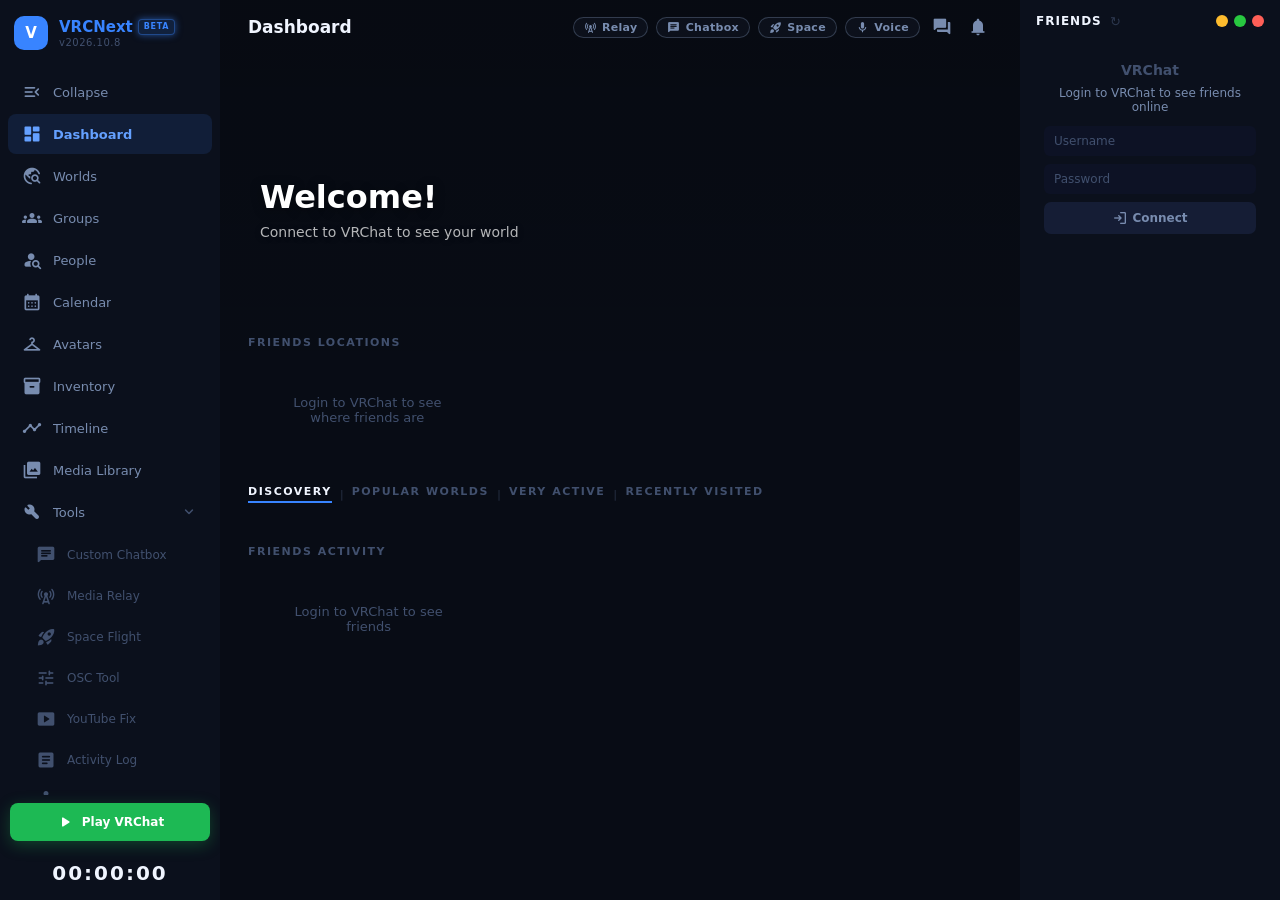
==== commit 89f17f72: "Steam Overlay 1/3" ====
--- a/wwwroot/index.html
+++ b/wwwroot/index.html
@@ -9,8 +9,9 @@
 </head>
 <body>
     <div class="sidebar" id="sidebarEl">
-        <div class="logo"><div class="logo-icon" id="logoIcon">V</div><div class="logo-txt"><div class="logo-text-row"><div class="logo-text">VRCNext</div><span class="logo-beta-badge">BETA</span></div><div class="logo-sub">v2026.10.7</div></div><button class="sb-toggle" onclick="toggleSidebar()" title="Toggle sidebar"><span class="msi" id="sbIcon">menu_open</span></button></div>
+        <div class="logo"><div class="logo-icon" id="logoIcon">V</div><div class="logo-txt"><div class="logo-text-row"><div class="logo-text">VRCNext</div><span class="logo-beta-badge">BETA</span></div><div class="logo-sub">v2026.10.8</div></div></div>
         <div class="nav">
+            <button class="nav-btn sb-toggle" onclick="toggleSidebar()" title="Toggle sidebar"><span class="ni msi" id="sbIcon">menu_open</span><span class="nl">Collapse</span></button>
             <button class="nav-btn active" onclick="showTab(0)"><span class="ni msi">dashboard</span><span class="nl">Dashboard</span></button>
             <button class="nav-btn" onclick="showTab(1)"><span class="ni msi">travel_explore</span><span class="nl">Worlds</span></button>
             <button class="nav-btn" onclick="showTab(2)"><span class="ni msi">groups</span><span class="nl">Groups</span></button>
@@ -33,6 +34,7 @@
                     <button class="nav-btn nav-sub" onclick="showTab(16)"><span class="ni msi">schedule</span><span class="nl">Time Spent</span></button>
                     <button class="nav-btn nav-sub" data-windows-only onclick="showTab(18)"><span class="ni msi">mic</span><span class="nl">Voice Fight</span></button>
                     <button class="nav-btn nav-sub" onclick="showTab(19)"><span class="ni msi">sensors</span><span class="nl">Discord Presence</span></button>
+                    <button class="nav-btn nav-sub" data-windows-only onclick="showTab(20)"><span class="ni msi">watch</span><span class="nl">VR Overlay</span><span class="sf-dot offline nl" id="badgeVro" style="margin-left:auto;margin-right:4px;width:7px;height:7px;flex-shrink:0;"></span></button>
                 </div>
             </div>
             <button class="nav-btn" onclick="showTab(9)"><span class="ni msi">settings</span><span class="nl">Settings</span></button>
@@ -101,8 +103,21 @@
                 <div class="dash-worlds-grid" id="dashMyInstances" style="display:none;"></div>
                 <div class="dash-section-label">FRIENDS LOCATIONS</div>
                 <div class="dash-worlds-grid" id="dashFavWorlds"><div class="empty-msg">Login to VRChat to see where friends are</div></div>
-                <div class="dash-section-label" id="dashDiscoveryLabel" style="display:none;">DISCOVERY</div>
-                <div class="dash-worlds-grid" id="dashDiscoveryGrid" style="display:none;"></div>
+                <div class="disc-tab-row">
+                    <button class="vrcn-dashboard-button disc-tab active" data-tab="discovery" onclick="setDiscoveryTab('discovery')">DISCOVERY</button>
+                    <span class="disc-tab-sep">|</span>
+                    <button class="vrcn-dashboard-button disc-tab" data-tab="popular" onclick="setDiscoveryTab('popular')">POPULAR WORLDS</button>
+                    <span class="disc-tab-sep">|</span>
+                    <button class="vrcn-dashboard-button disc-tab" data-tab="active" onclick="setDiscoveryTab('active')">VERY ACTIVE</button>
+                    <span class="disc-tab-sep">|</span>
+                    <button class="vrcn-dashboard-button disc-tab" data-tab="recent" onclick="setDiscoveryTab('recent')">RECENTLY VISITED</button>
+                    <span class="disc-pagination" id="discPagination" style="display:none;">
+                        <button class="disc-page-btn" id="discPrevBtn" onclick="discPageChange(-1)"><span class="msi">chevron_left</span></button>
+                        <span class="disc-page-label" id="discPageLabel">1 / 4</span>
+                        <button class="disc-page-btn" id="discNextBtn" onclick="discPageChange(1)"><span class="msi">chevron_right</span></button>
+                    </span>
+                </div>
+                <div class="dash-worlds-grid" id="dashDiscoveryGrid"></div>
                 <div class="dash-section-label">FRIENDS ACTIVITY</div>
                 <div class="dash-friends-feed" id="dashFriendsFeed"><div class="empty-msg">Login to VRChat to see friends</div></div>
             </div>
@@ -934,6 +949,179 @@
                     </div>
                 </div>
             </div>
+            <!-- Tab 20: VR Wrist Overlay -->
+            <div class="tab" id="tab20" data-windows-only>
+                <div class="sf-layout">
+
+                    <!-- Status card -->
+                    <div class="sf-card sf-status-card">
+                        <div class="sf-status-row">
+                            <div class="sf-status">
+                                <span class="sf-dot offline" id="vroDot"></span>
+                                <span id="vroStatusText">Not connected</span>
+                            </div>
+                            <button class="vrcn-button" id="vroConnBtn" onclick="vroConnect()">
+                                <span class="msi" style="font-size:16px;">link</span> Connect
+                            </button>
+                        </div>
+                    </div>
+
+                    <!-- Overlay controls -->
+                    <div class="sf-card" id="vroControlCard" style="display:none;">
+                        <div class="sf-card-header"><span class="msi">visibility</span> Overlay Control</div>
+                        <div style="display:flex;gap:8px;flex-wrap:wrap;">
+                            <button class="vrcn-button" id="vroShowBtn" onclick="vroToggleVisibility()" disabled style="flex:1;justify-content:center;min-width:120px;">
+                                <span class="msi" id="vroVisIcon" style="font-size:16px;">visibility</span>
+                                <span id="vroVisText">Show Overlay</span>
+                            </button>
+                        </div>
+                        <div style="margin-top:10px;" class="vro-ctrl-btns">
+                            <div class="sf-ctrl" id="vroCtrlL"><span class="msi" style="font-size:14px;">back_hand</span> Left</div>
+                            <div class="sf-ctrl" id="vroCtrlR"><span class="msi" style="font-size:14px;">front_hand</span> Right</div>
+                        </div>
+                    </div>
+
+                    <!-- Launch -->
+                    <div class="sf-card">
+                        <div class="sf-card-header"><span class="msi">power_settings_new</span> Launch</div>
+                        <div class="sf-toggle-row"><span>Start when launching VRCNext</span><label class="toggle"><input type="checkbox" id="setVroAutoStart" onchange="vroAutoSaveSettings()"><div class="toggle-track"><div class="toggle-knob"></div></div></label></div>
+                    </div>
+
+                    <!-- Attachment -->
+                    <div class="sf-card">
+                        <div class="sf-card-header"><span class="msi">back_hand</span> Attachment</div>
+                        <div class="vro-setting-row">
+                            <label>Hand</label>
+                            <select id="vroAttachLeft" class="vrcn-select" onchange="vroAutoSave()">
+                                <option value="left">Left</option>
+                                <option value="right">Right</option>
+                            </select>
+                        </div>
+                        <div class="vro-setting-row">
+                            <label>Position</label>
+                            <select id="vroAttachPart" class="vrcn-select" onchange="vroAutoSave()">
+                                <option value="hand">Hand / Controller</option>
+                                <option value="arm">Wrist / Forearm</option>
+                            </select>
+                        </div>
+                    </div>
+
+                    <!-- Transform -->
+                    <div class="sf-card">
+                        <div class="sf-card-header"><span class="msi">open_with</span> Transform</div>
+                        <div class="sf-section-label">Position (meters)</div>
+                        <div class="vro-transform-grid">
+                            <div class="vro-axis-row">
+                                <span class="vro-axis-lbl vro-x">X</span>
+                                <input type="range" id="vroPosX" min="-0.3" max="0.3" step="0.005" value="0" class="vro-slider" oninput="vroUpdateTransformLabel('vroPosX');vroAutoSave()">
+                                <span class="vro-axis-val" id="vroPosXVal">0.00</span>
+                            </div>
+                            <div class="vro-axis-row">
+                                <span class="vro-axis-lbl vro-y">Y</span>
+                                <input type="range" id="vroPosY" min="-0.2" max="0.3" step="0.005" value="0.07" class="vro-slider" oninput="vroUpdateTransformLabel('vroPosY');vroAutoSave()">
+                                <span class="vro-axis-val" id="vroPosYVal">0.07</span>
+                            </div>
+                            <div class="vro-axis-row">
+                                <span class="vro-axis-lbl vro-z">Z</span>
+                                <input type="range" id="vroPosZ" min="-0.3" max="0.2" step="0.005" value="-0.05" class="vro-slider" oninput="vroUpdateTransformLabel('vroPosZ');vroAutoSave()">
+                                <span class="vro-axis-val" id="vroPosZVal">-0.05</span>
+                            </div>
+                        </div>
+                        <div class="sf-section-label" style="margin-top:8px;">Rotation (degrees)</div>
+                        <div class="vro-transform-grid">
+                            <div class="vro-axis-row">
+                                <span class="vro-axis-lbl vro-x">X</span>
+                                <input type="range" id="vroRotX" min="-180" max="180" step="1" value="-80" class="vro-slider" oninput="vroUpdateTransformLabel('vroRotX');vroAutoSave()">
+                                <span class="vro-axis-val" id="vroRotXVal">-80</span>
+                            </div>
+                            <div class="vro-axis-row">
+                                <span class="vro-axis-lbl vro-y">Y</span>
+                                <input type="range" id="vroRotY" min="-180" max="180" step="1" value="0" class="vro-slider" oninput="vroUpdateTransformLabel('vroRotY');vroAutoSave()">
+                                <span class="vro-axis-val" id="vroRotYVal">0</span>
+                            </div>
+                            <div class="vro-axis-row">
+                                <span class="vro-axis-lbl vro-z">Z</span>
+                                <input type="range" id="vroRotZ" min="-180" max="180" step="1" value="0" class="vro-slider" oninput="vroUpdateTransformLabel('vroRotZ');vroAutoSave()">
+                                <span class="vro-axis-val" id="vroRotZVal">0</span>
+                            </div>
+                        </div>
+                        <div class="sf-section-label" style="margin-top:8px;">Overlay Width</div>
+                        <div class="vro-axis-row">
+                            <span class="vro-axis-lbl" style="width:24px;color:var(--tx2);">W</span>
+                            <input type="range" id="vroWidth" min="0.05" max="0.5" step="0.01" value="0.22" class="vro-slider" oninput="vroUpdateTransformLabel('vroWidth');vroAutoSave()">
+                            <span class="vro-axis-val" id="vroWidthVal">0.22</span>
+                        </div>
+                    </div>
+
+                    <!-- Keybind -->
+                    <div class="sf-card">
+                        <div class="sf-card-header"><span class="msi">gamepad</span> Toggle Keybind</div>
+
+                        <!-- Controller button visual -->
+                        <div id="vroControllerVisual" class="vro-controller-visual">
+                            <div class="vro-ctrl-diagram">
+                                <div class="vro-ctrl-body">
+                                    <!-- Left side -->
+                                    <div class="vro-ctrl-left">
+                                        <div class="vro-btn" data-btn-id="2" title="Grip">Grip</div>
+                                        <div class="vro-btn" data-btn-id="32" title="Thumbstick">Stick</div>
+                                        <div class="vro-btn" data-btn-id="33" title="Trigger">Trig.</div>
+                                    </div>
+                                    <!-- Center -->
+                                    <div class="vro-ctrl-center">
+                                        <div class="vro-btn" data-btn-id="0" title="System">Sys</div>
+                                        <div class="vro-btn" data-btn-id="1" title="Menu / B">Menu</div>
+                                    </div>
+                                    <!-- Right side -->
+                                    <div class="vro-ctrl-right">
+                                        <div class="vro-btn" data-btn-id="7" title="A Button">A</div>
+                                        <div class="vro-btn" data-btn-id="2" title="Grip">Grip</div>
+                                        <div class="vro-btn" data-btn-id="33" title="Trigger">Trig.</div>
+                                    </div>
+                                </div>
+                            </div>
+                            <div class="vro-ctrl-legend">Buttons highlighted <span class="vro-btn-demo">in blue</span> are bound</div>
+                        </div>
+
+                        <!-- Current keybind display -->
+                        <div class="vro-keybind-row">
+                            <div id="vroKeybindDisplay" class="vro-keybind-display">
+                                <span style="color:var(--tx3);font-style:italic;">No keybind set</span>
+                            </div>
+                            <button class="vrcn-button" onclick="vroClearKeybind()" title="Clear keybind" style="padding:4px 8px;">
+                                <span class="msi" style="font-size:14px;">close</span>
+                            </button>
+                        </div>
+
+                        <!-- Record buttons -->
+                        <div style="margin-top:8px;display:flex;gap:8px;flex-wrap:wrap;">
+                            <button class="vrcn-button" id="vroRecordBtn" onclick="vroStartRecording()"
+                                style="flex:1;justify-content:center;">
+                                <span class="msi" style="font-size:15px;">radio_button_checked</span> Record Keybind
+                            </button>
+                            <button class="vrcn-button" id="vroCancelRecordBtn" onclick="vroCancelRecording()"
+                                style="flex:1;justify-content:center;display:none;border-color:var(--warn);">
+                                <span class="msi" style="font-size:15px;">stop_circle</span> Cancel
+                            </button>
+                        </div>
+                        <div id="vroRecordHint" style="margin-top:6px;font-size:11px;color:var(--tx3);">
+                            Hold 2–3 controller buttons together to record a combo.
+                        </div>
+                    </div>
+
+                    <!-- Info card -->
+                    <div class="sf-card">
+                        <div class="sf-card-header"><span class="msi">info</span> How it works</div>
+                        <div style="font-size:12px;color:var(--tx2);line-height:1.7;">
+                            Creates a small overlay attached to your VR controller / wrist.<br>
+                            Shows your latest friend notifications and currently playing music.<br>
+                            You can interact with it directly in VR using the laser pointer.<br><br>
+                            <strong style="color:var(--tx1);">SteamVR must be running</strong> before connecting.
+                        </div>
+                    </div>
+                </div>
+            </div>
+
         </div>
     </div>
 
@@ -1076,6 +1264,7 @@
     <script src="JavaScript/calendar.js"></script>
     <script src="JavaScript/voicefight.js"></script>
     <script src="JavaScript/discord.js"></script>
+    <script src="JavaScript/vroverlay.js"></script>
     <script src="JavaScript/init.js"></script>
 </body>
 </html>
--- a/wwwroot/Styles/styles.css
+++ b/wwwroot/Styles/styles.css
@@ -123,7 +123,6 @@
 /* --- vrcn-flex-center: all selectors that are flex+center+center --- */
 .vrcn-flex-center,
 .logo-icon,
-.sb-toggle,
 .win-btn,
 .btn-play,
 .nav-btn .ni,
@@ -309,30 +308,15 @@
 }
 
 .sidebar.collapsed .logo {
-    justify-content: center;
-    padding: 16px 8px;
-    gap: 0;
+    display: none;
 }
 
 .sb-toggle {
-    margin-left: auto;
-    padding: 5px;
-    border-radius: 8px;
-    background: none;
-    border: none;
-    color: var(--tx3);
-    cursor: pointer;
-    transition: all .15s;
-    flex-shrink: 0;
+    color: var(--tx3);
 }
 
 .sb-toggle:hover {
-    background: var(--bg-hover);
     color: var(--tx1);
-}
-
-.sidebar.collapsed .sb-toggle {
-    margin: 0 auto;
 }
 
 .nav {
@@ -1878,34 +1862,17 @@
 .vrc-friend-search {
     display: flex;
     align-items: center;
-    padding: 6px 10px;
+    padding: 6px 0;
     margin-bottom: 6px;
     position: relative;
 }
 
 .vrc-fs-icon {
     position: absolute;
-    left: 18px;
+    left: 10px;
     font-size: 14px;
     color: var(--tx3);
     pointer-events: none;
-}
-
-.vrc-fs-input {
-    width: 100%;
-    padding: 7px 10px 7px 30px;
-    background: var(--bg-input);
-    border: 1px solid var(--border);
-    border-radius: 8px;
-    color: var(--tx1);
-    font-size: 11px;
-    font-family: inherit;
-    outline: none;
-    transition: border-color .15s;
-}
-
-.vrc-fs-input:focus {
-    border-color: var(--accent);
 }
 
 .vrc-section-label {
@@ -2417,6 +2384,84 @@
 
 .dash-section-label:not(:first-child) {
     margin-top: 28px;
+}
+
+/* === Discovery tabs === */
+.disc-tab-row {
+    position: relative;
+    z-index: 1;
+    display: flex;
+    align-items: center;
+    gap: 8px;
+    margin-top: 28px;
+    margin-bottom: 14px;
+}
+
+.vrcn-dashboard-button {
+    background: none;
+    border: none;
+    padding: 0;
+    cursor: pointer;
+    font-family: inherit;
+}
+
+.disc-tab {
+    font-size: 11px;
+    font-weight: 700;
+    letter-spacing: 1.5px;
+    color: var(--tx3);
+    padding-bottom: 3px;
+    border-bottom: 2px solid transparent;
+    transition: color .15s, border-color .15s;
+}
+
+.disc-tab:hover { color: var(--tx1); }
+
+.disc-tab.active {
+    color: var(--tx0);
+    border-bottom-color: var(--accent);
+}
+
+.disc-tab-sep {
+    font-size: 11px;
+    font-weight: 700;
+    color: var(--tx3);
+    opacity: 0.4;
+    user-select: none;
+}
+
+.disc-pagination {
+    display: inline-flex;
+    align-items: center;
+    gap: 2px;
+    margin-left: 6px;
+    padding-bottom: 3px;
+    border-bottom: 2px solid transparent; /* match disc-tab total bottom = padding(3)+border(2) */
+}
+
+.disc-page-btn {
+    background: none;
+    border: none;
+    padding: 0;
+    cursor: pointer;
+    color: var(--tx3);
+    display: inline-flex;
+    align-items: center;
+    font-size: 0;
+    transition: color .15s;
+}
+.disc-page-btn .msi { font-size: 11px; line-height: 1; }
+
+.disc-page-btn:hover { color: var(--tx1); }
+.disc-page-btn:disabled { opacity: 0.3; cursor: not-allowed; }
+
+.disc-page-label {
+    font-size: 11px;
+    font-weight: 700;
+    letter-spacing: 0.5px;
+    color: var(--tx3);
+    min-width: 34px;
+    text-align: center;
 }
 
 .dash-worlds-grid {
@@ -6874,3 +6919,155 @@
     gap: 3px;
     align-items: center;
 }
+
+/* ── VR Wrist Overlay ──────────────────────────────────────────────────────── */
+.vro-setting-row {
+    display: flex;
+    align-items: center;
+    justify-content: space-between;
+    padding: 5px 0;
+    font-size: 12px;
+    color: var(--tx2);
+}
+.vro-setting-row label { color: var(--tx1); min-width: 60px; }
+.vrcn-select {
+    background: var(--bg-hover);
+    border: 1px solid var(--bdr);
+    border-radius: 6px;
+    color: var(--tx1);
+    font-size: 12px;
+    padding: 4px 8px;
+    cursor: pointer;
+    outline: none;
+    min-width: 140px;
+}
+.vrcn-select:hover { border-color: var(--accent); }
+
+/* Transform sliders */
+.vro-transform-grid { display: flex; flex-direction: column; gap: 4px; }
+.vro-axis-row {
+    display: flex;
+    align-items: center;
+    gap: 8px;
+}
+.vro-axis-lbl {
+    font-size: 11px;
+    font-weight: 700;
+    width: 18px;
+    text-align: center;
+    letter-spacing: .03em;
+}
+.vro-x { color: #f87171; }
+.vro-y { color: #4ade80; }
+.vro-z { color: #60a5fa; }
+.vro-slider {
+    flex: 1;
+    accent-color: var(--accent);
+    height: 3px;
+}
+.vro-axis-val {
+    font-size: 11px;
+    color: var(--tx2);
+    min-width: 36px;
+    text-align: right;
+    font-variant-numeric: tabular-nums;
+}
+
+/* Controller button visual */
+.vro-controller-visual {
+    margin: 10px 0 4px;
+}
+.vro-ctrl-diagram {
+    background: var(--bg-hover);
+    border-radius: 12px;
+    border: 1px solid var(--bdr);
+    padding: 12px;
+    display: flex;
+    justify-content: center;
+}
+.vro-ctrl-body {
+    display: flex;
+    gap: 12px;
+    align-items: center;
+}
+.vro-ctrl-left,
+.vro-ctrl-right,
+.vro-ctrl-center {
+    display: flex;
+    flex-direction: column;
+    gap: 6px;
+    align-items: center;
+}
+.vro-btn {
+    background: var(--bg2);
+    border: 1.5px solid var(--bdr);
+    border-radius: 8px;
+    padding: 5px 12px;
+    font-size: 11px;
+    color: var(--tx2);
+    cursor: default;
+    transition: background .15s, border-color .15s, color .15s;
+    white-space: nowrap;
+}
+.vro-btn.active {
+    background: color-mix(in srgb, var(--accent) 25%, transparent);
+    border-color: var(--accent);
+    color: var(--accent-lt);
+    font-weight: 600;
+}
+.vro-btn-demo {
+    background: color-mix(in srgb, var(--accent) 25%, transparent);
+    border: 1px solid var(--accent);
+    border-radius: 4px;
+    padding: 1px 5px;
+    font-size: 10px;
+    color: var(--accent-lt);
+}
+.vro-ctrl-legend {
+    margin-top: 8px;
+    font-size: 11px;
+    color: var(--tx3);
+    text-align: center;
+}
+
+/* Keybind display */
+.vro-keybind-row {
+    display: flex;
+    align-items: center;
+    gap: 8px;
+    margin-top: 10px;
+    flex-wrap: wrap;
+}
+.vro-keybind-display {
+    flex: 1;
+    display: flex;
+    align-items: center;
+    flex-wrap: wrap;
+    gap: 4px;
+    min-height: 28px;
+    background: var(--bg-hover);
+    border-radius: 8px;
+    border: 1px solid var(--bdr);
+    padding: 4px 8px;
+}
+.vro-keybind-chip {
+    background: color-mix(in srgb, var(--accent) 20%, transparent);
+    border: 1px solid var(--accent);
+    border-radius: 5px;
+    padding: 2px 7px;
+    font-size: 11px;
+    color: var(--accent-lt);
+    font-weight: 600;
+}
+.vro-keybind-plus {
+    font-size: 12px;
+    color: var(--tx3);
+    font-weight: 700;
+}
+
+/* Controls row under status card */
+.vro-ctrl-btns {
+    display: flex;
+    gap: 8px;
+    margin-top: 4px;
+}
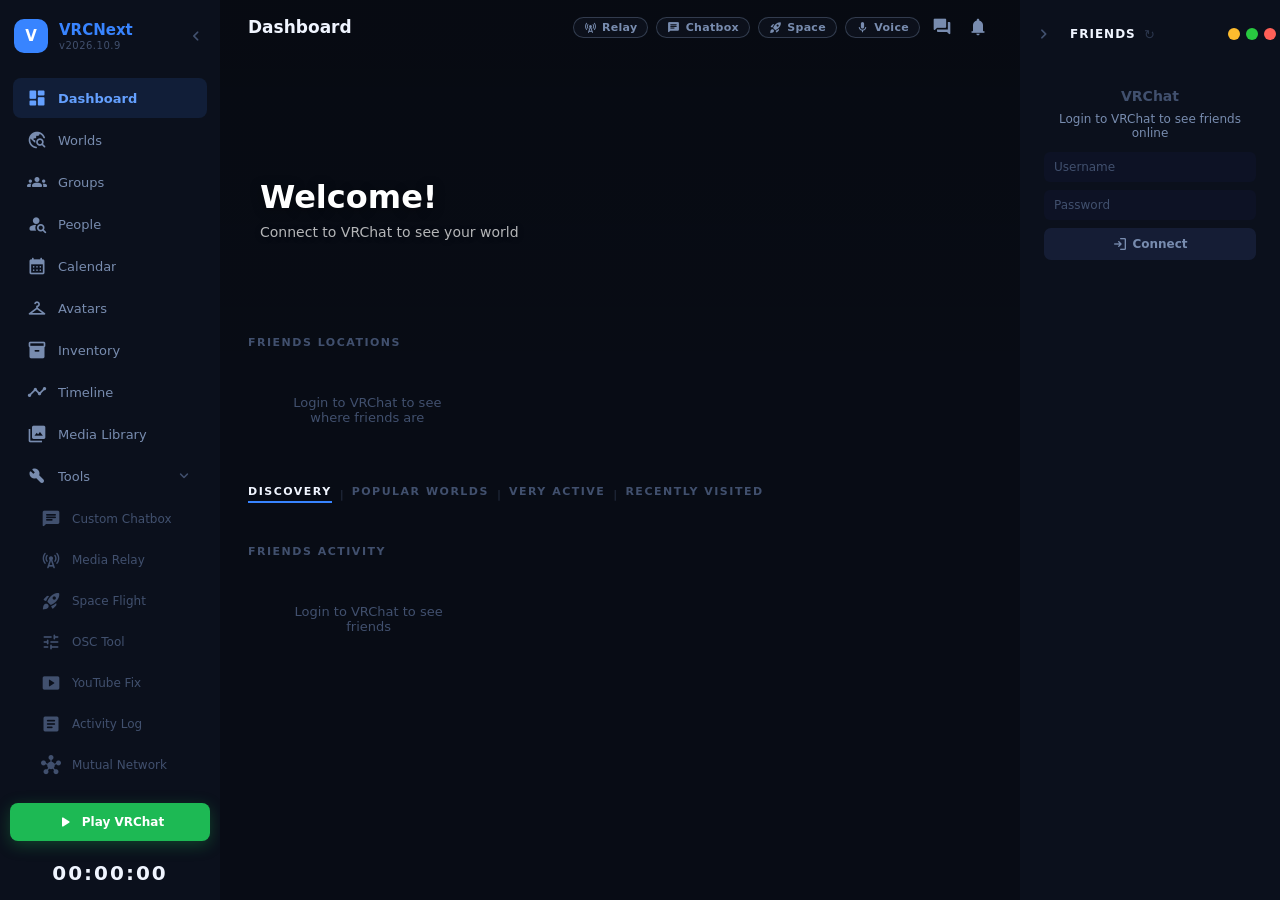
==== commit ae627e71: "2026.10.10 - Stable" ====
--- a/wwwroot/index.html
+++ b/wwwroot/index.html
@@ -9,9 +9,8 @@
 </head>
 <body>
     <div class="sidebar" id="sidebarEl">
-        <div class="logo"><div class="logo-icon" id="logoIcon">V</div><div class="logo-txt"><div class="logo-text-row"><div class="logo-text">VRCNext</div><span class="logo-beta-badge">BETA</span></div><div class="logo-sub">v2026.10.8</div></div></div>
+        <div class="logo"><div class="logo-icon" id="logoIcon">V</div><div class="logo-txt"><div class="logo-text-row"><div class="logo-text">VRCNext</div></div><div class="logo-sub">v2026.10.9</div></div><button class="sb-toggle" onclick="toggleSidebar()" title="Toggle sidebar"><span class="msi" id="sbIcon">chevron_left</span></button></div>
         <div class="nav">
-            <button class="nav-btn sb-toggle" onclick="toggleSidebar()" title="Toggle sidebar"><span class="ni msi" id="sbIcon">menu_open</span><span class="nl">Collapse</span></button>
             <button class="nav-btn active" onclick="showTab(0)"><span class="ni msi">dashboard</span><span class="nl">Dashboard</span></button>
             <button class="nav-btn" onclick="showTab(1)"><span class="ni msi">travel_explore</span><span class="nl">Worlds</span></button>
             <button class="nav-btn" onclick="showTab(2)"><span class="ni msi">groups</span><span class="nl">Groups</span></button>
@@ -294,7 +293,8 @@
 
                         <div class="cb-card">
                             <div class="cb-card-header"><span class="msi" style="font-size:16px;">power_settings_new</span> Launch</div>
-                            <div class="sf-toggle-row"><span>Start when launching VRCNext</span><label class="toggle"><input type="checkbox" id="setCbAutoStart" onchange="autoSave()"><div class="toggle-track"><div class="toggle-knob"></div></div></label></div>
+                            <div class="sf-toggle-row"><span>Start when launching VRChat in VR</span><label class="toggle"><input type="checkbox" id="setCbAutoStartVR" onchange="autoSave()"><div class="toggle-track"><div class="toggle-knob"></div></div></label></div>
+                            <div class="sf-toggle-row"><span>Start when launching VRChat on Desktop</span><label class="toggle"><input type="checkbox" id="setCbAutoStartDesktop" onchange="autoSave()"><div class="toggle-track"><div class="toggle-knob"></div></div></label></div>
                         </div>
                     </div>
 
@@ -352,7 +352,8 @@
                 </div>
                 <div class="cb-card" style="margin-top:16px;">
                     <div class="cb-card-header"><span class="msi" style="font-size:16px;">cell_tower</span> Relay Control</div>
-                    <div class="sf-toggle-row"><span>Start when launching VRCNext</span><label class="toggle"><input type="checkbox" id="setAutoStart" onchange="autoSave()"><div class="toggle-track"><div class="toggle-knob"></div></div></label></div>
+                    <div class="sf-toggle-row"><span>Start when launching VRChat in VR</span><label class="toggle"><input type="checkbox" id="setAutoStartVR" onchange="autoSave()"><div class="toggle-track"><div class="toggle-knob"></div></div></label></div>
+                    <div class="sf-toggle-row"><span>Start when launching VRChat on Desktop</span><label class="toggle"><input type="checkbox" id="setAutoStartDesktop" onchange="autoSave()"><div class="toggle-track"><div class="toggle-knob"></div></div></label></div>
                     <div class="sf-toggle-row"><span>Play sound on successful post</span><label class="toggle"><input type="checkbox" id="setNotifySound" onchange="autoSave()"><div class="toggle-track"><div class="toggle-knob"></div></div></label></div>
                 </div>
                 <div class="sect-label" style="margin-top:20px;">BOT IDENTITY</div>
@@ -579,7 +580,7 @@
                     </div>
                     <div class="sf-card">
                         <div class="sf-card-header"><span class="msi">power_settings_new</span> Launch</div>
-                        <div class="sf-toggle-row"><span>Start when launching VRCNext</span><label class="toggle"><input type="checkbox" id="setSfAutoStart" onchange="sfAutoSave()"><div class="toggle-track"><div class="toggle-knob"></div></div></label></div>
+                        <div class="sf-toggle-row"><span>Start when launching VRChat in VR</span><label class="toggle"><input type="checkbox" id="setSfAutoStartVR" onchange="sfAutoSave()"><div class="toggle-track"><div class="toggle-knob"></div></div></label></div>
                     </div>
                     <div class="sf-card">
                         <div class="sf-card-header"><span class="msi">rocket_launch</span> Current Offset</div>
@@ -734,6 +735,11 @@
                         <button class="vrcn-button" id="btnVc" onclick="toggleVc()" disabled><span class="msi" style="font-size:16px;">play_arrow</span> Start</button>
                     </div>
                 </div>
+                <div class="sf-card" style="margin-bottom:16px;">
+                    <div class="sf-card-header"><span class="msi">power_settings_new</span> Launch</div>
+                    <div class="sf-toggle-row"><span>Start when launching VRChat in VR</span><label class="toggle"><input type="checkbox" id="setYtAutoStartVR" onchange="autoSave()"><div class="toggle-track"><div class="toggle-knob"></div></div></label></div>
+                    <div class="sf-toggle-row"><span>Start when launching VRChat on Desktop</span><label class="toggle"><input type="checkbox" id="setYtAutoStartDesktop" onchange="autoSave()"><div class="toggle-track"><div class="toggle-knob"></div></div></label></div>
+                </div>
                 <div class="cb-card" id="vcInstallCard">
                     <div class="cb-card-header"><span class="msi" style="font-size:16px;">smart_display</span> VRCVideoCacher</div>
                     <p style="font-size:13px;color:var(--tx2);margin:0 0 4px;">Fixes <b style="color:var(--tx1)">YouTube video errors</b> in VRChat by routing requests through a local proxy. Created by <b style="color:var(--tx1)">Elly</b>.</p>
@@ -806,6 +812,12 @@
                             </div>
                         </div>
                     </div>
+                    <!-- Launch -->
+                    <div class="sf-card">
+                        <div class="sf-card-header"><span class="msi">power_settings_new</span> Launch</div>
+                        <div class="sf-toggle-row"><span>Start when launching VRChat in VR</span><label class="toggle"><input type="checkbox" id="setVfAutoStartVR" onchange="autoSave()"><div class="toggle-track"><div class="toggle-knob"></div></div></label></div>
+                        <div class="sf-toggle-row"><span>Start when launching VRChat on Desktop</span><label class="toggle"><input type="checkbox" id="setVfAutoStartDesktop" onchange="autoSave()"><div class="toggle-track"><div class="toggle-knob"></div></div></label></div>
+                    </div>
                     <!-- Device -->
                     <div class="sf-card">
                         <div class="sf-card-header"><span class="msi">mic</span> Input Device</div>
@@ -893,7 +905,8 @@
                     <!-- Launch card -->
                     <div class="sf-card">
                         <div class="sf-card-header"><span class="msi">power_settings_new</span> Launch</div>
-                        <div class="sf-toggle-row"><span>Start when launching VRCNext</span><label class="toggle"><input type="checkbox" id="setDpAutoStart" onchange="dpAutoSave()"><div class="toggle-track"><div class="toggle-knob"></div></div></label></div>
+                        <div class="sf-toggle-row"><span>Start when launching VRChat in VR</span><label class="toggle"><input type="checkbox" id="setDpAutoStartVR" onchange="dpAutoSave()"><div class="toggle-track"><div class="toggle-knob"></div></div></label></div>
+                        <div class="sf-toggle-row"><span>Start when launching VRChat on Desktop</span><label class="toggle"><input type="checkbox" id="setDpAutoStartDesktop" onchange="dpAutoSave()"><div class="toggle-track"><div class="toggle-knob"></div></div></label></div>
                     </div>
 
                     <!-- Privacy settings card -->
@@ -984,7 +997,7 @@
                     <!-- Launch -->
                     <div class="sf-card">
                         <div class="sf-card-header"><span class="msi">power_settings_new</span> Launch</div>
-                        <div class="sf-toggle-row"><span>Start when launching VRCNext</span><label class="toggle"><input type="checkbox" id="setVroAutoStart" onchange="vroAutoSaveSettings()"><div class="toggle-track"><div class="toggle-knob"></div></div></label></div>
+                        <div class="sf-toggle-row"><span>Start when launching VRChat in VR</span><label class="toggle"><input type="checkbox" id="setVroAutoStartVR" onchange="vroAutoSaveSettings()"><div class="toggle-track"><div class="toggle-knob"></div></div></label></div>
                     </div>
 
                     <!-- Attachment -->
@@ -992,16 +1005,9 @@
                         <div class="sf-card-header"><span class="msi">back_hand</span> Attachment</div>
                         <div class="vro-setting-row">
                             <label>Hand</label>
-                            <select id="vroAttachLeft" class="vrcn-select" onchange="vroAutoSave()">
+                            <select id="vroAttachLeft" class="vrcn-select" onchange="vroMirrorAndSave()">
                                 <option value="left">Left</option>
                                 <option value="right">Right</option>
-                            </select>
-                        </div>
-                        <div class="vro-setting-row">
-                            <label>Position</label>
-                            <select id="vroAttachPart" class="vrcn-select" onchange="vroAutoSave()">
-                                <option value="hand">Hand / Controller</option>
-                                <option value="arm">Wrist / Forearm</option>
                             </select>
                         </div>
                     </div>
@@ -1013,74 +1019,84 @@
                         <div class="vro-transform-grid">
                             <div class="vro-axis-row">
                                 <span class="vro-axis-lbl vro-x">X</span>
-                                <input type="range" id="vroPosX" min="-0.3" max="0.3" step="0.005" value="0" class="vro-slider" oninput="vroUpdateTransformLabel('vroPosX');vroAutoSave()">
-                                <span class="vro-axis-val" id="vroPosXVal">0.00</span>
+                                <input type="range" id="vroPosX" min="-0.3" max="0.3" step="0.005" value="-0.10" class="vro-slider" oninput="vroUpdateTransformLabel('vroPosX');vroAutoSave()">
+                                <span class="vro-axis-val" id="vroPosXVal">-0.10</span>
                             </div>
                             <div class="vro-axis-row">
                                 <span class="vro-axis-lbl vro-y">Y</span>
-                                <input type="range" id="vroPosY" min="-0.2" max="0.3" step="0.005" value="0.07" class="vro-slider" oninput="vroUpdateTransformLabel('vroPosY');vroAutoSave()">
-                                <span class="vro-axis-val" id="vroPosYVal">0.07</span>
+                                <input type="range" id="vroPosY" min="-0.2" max="0.3" step="0.005" value="-0.03" class="vro-slider" oninput="vroUpdateTransformLabel('vroPosY');vroAutoSave()">
+                                <span class="vro-axis-val" id="vroPosYVal">-0.03</span>
                             </div>
                             <div class="vro-axis-row">
                                 <span class="vro-axis-lbl vro-z">Z</span>
-                                <input type="range" id="vroPosZ" min="-0.3" max="0.2" step="0.005" value="-0.05" class="vro-slider" oninput="vroUpdateTransformLabel('vroPosZ');vroAutoSave()">
-                                <span class="vro-axis-val" id="vroPosZVal">-0.05</span>
+                                <input type="range" id="vroPosZ" min="-0.3" max="0.2" step="0.005" value="0.11" class="vro-slider" oninput="vroUpdateTransformLabel('vroPosZ');vroAutoSave()">
+                                <span class="vro-axis-val" id="vroPosZVal">0.11</span>
                             </div>
                         </div>
                         <div class="sf-section-label" style="margin-top:8px;">Rotation (degrees)</div>
                         <div class="vro-transform-grid">
                             <div class="vro-axis-row">
                                 <span class="vro-axis-lbl vro-x">X</span>
-                                <input type="range" id="vroRotX" min="-180" max="180" step="1" value="-80" class="vro-slider" oninput="vroUpdateTransformLabel('vroRotX');vroAutoSave()">
-                                <span class="vro-axis-val" id="vroRotXVal">-80</span>
+                                <input type="range" id="vroRotX" min="-180" max="180" step="1" value="-180" class="vro-slider" oninput="vroUpdateTransformLabel('vroRotX');vroAutoSave()">
+                                <span class="vro-axis-val" id="vroRotXVal">-180</span>
                             </div>
                             <div class="vro-axis-row">
                                 <span class="vro-axis-lbl vro-y">Y</span>
-                                <input type="range" id="vroRotY" min="-180" max="180" step="1" value="0" class="vro-slider" oninput="vroUpdateTransformLabel('vroRotY');vroAutoSave()">
-                                <span class="vro-axis-val" id="vroRotYVal">0</span>
+                                <input type="range" id="vroRotY" min="-180" max="180" step="1" value="46" class="vro-slider" oninput="vroUpdateTransformLabel('vroRotY');vroAutoSave()">
+                                <span class="vro-axis-val" id="vroRotYVal">46</span>
                             </div>
                             <div class="vro-axis-row">
                                 <span class="vro-axis-lbl vro-z">Z</span>
-                                <input type="range" id="vroRotZ" min="-180" max="180" step="1" value="0" class="vro-slider" oninput="vroUpdateTransformLabel('vroRotZ');vroAutoSave()">
-                                <span class="vro-axis-val" id="vroRotZVal">0</span>
+                                <input type="range" id="vroRotZ" min="-180" max="180" step="1" value="85" class="vro-slider" oninput="vroUpdateTransformLabel('vroRotZ');vroAutoSave()">
+                                <span class="vro-axis-val" id="vroRotZVal">85</span>
                             </div>
                         </div>
                         <div class="sf-section-label" style="margin-top:8px;">Overlay Width</div>
                         <div class="vro-axis-row">
                             <span class="vro-axis-lbl" style="width:24px;color:var(--tx2);">W</span>
-                            <input type="range" id="vroWidth" min="0.05" max="0.5" step="0.01" value="0.22" class="vro-slider" oninput="vroUpdateTransformLabel('vroWidth');vroAutoSave()">
-                            <span class="vro-axis-val" id="vroWidthVal">0.22</span>
-                        </div>
+                            <input type="range" id="vroWidth" min="0.05" max="0.5" step="0.01" value="0.16" class="vro-slider" oninput="vroUpdateTransformLabel('vroWidth');vroAutoSave()">
+                            <span class="vro-axis-val" id="vroWidthVal">0.16</span>
+                        </div>
+                        <div class="sf-section-label" style="margin-top:8px;">Control Radius</div>
+                        <div class="vro-axis-row">
+                            <span class="vro-axis-lbl" style="width:24px;color:var(--tx2);">R</span>
+                            <input type="range" id="vroControlRadius" min="3" max="28" step="1" value="16" class="vro-slider" oninput="vroUpdateControlRadius()">
+                            <span class="vro-axis-val" id="vroControlRadiusVal">16 cm</span>
+                        </div>
+                        <button class="vrcn-button sub-tab-btn" style="margin-top:12px;width:100%;" onclick="vroResetTransform()">
+                            <span class="msi" style="font-size:14px;">restart_alt</span> Reset Transform
+                        </button>
                     </div>
 
                     <!-- Keybind -->
                     <div class="sf-card">
                         <div class="sf-card-header"><span class="msi">gamepad</span> Toggle Keybind</div>
+
+                        <!-- Mode selector: Keybind | Double Tap -->
+                        <div style="display:flex;gap:8px;align-items:center;margin-bottom:10px;">
+                            <button class="vrcn-button sub-tab-btn active" id="vroModeCombo" onclick="vroSetMode(0)">
+                                <span class="msi" style="font-size:13px;">back_hand</span> Keybind
+                            </button>
+                            <button class="vrcn-button sub-tab-btn" id="vroModeDoubleTap" onclick="vroSetMode(1)">
+                                <span class="msi" style="font-size:13px;">touch_app</span> Double Tap
+                            </button>
+                        </div>
 
                         <!-- Controller button visual -->
                         <div id="vroControllerVisual" class="vro-controller-visual">
                             <div class="vro-ctrl-diagram">
                                 <div class="vro-ctrl-body">
-                                    <!-- Left side -->
                                     <div class="vro-ctrl-left">
-                                        <div class="vro-btn" data-btn-id="2" title="Grip">Grip</div>
+                                        <div class="vro-btn" data-btn-id="2"  title="Grip">Grip</div>
+                                        <div class="vro-btn" data-btn-id="33" title="Trigger">Trigger</div>
                                         <div class="vro-btn" data-btn-id="32" title="Thumbstick">Stick</div>
-                                        <div class="vro-btn" data-btn-id="33" title="Trigger">Trig.</div>
                                     </div>
-                                    <!-- Center -->
-                                    <div class="vro-ctrl-center">
-                                        <div class="vro-btn" data-btn-id="0" title="System">Sys</div>
-                                        <div class="vro-btn" data-btn-id="1" title="Menu / B">Menu</div>
-                                    </div>
-                                    <!-- Right side -->
                                     <div class="vro-ctrl-right">
-                                        <div class="vro-btn" data-btn-id="7" title="A Button">A</div>
-                                        <div class="vro-btn" data-btn-id="2" title="Grip">Grip</div>
-                                        <div class="vro-btn" data-btn-id="33" title="Trigger">Trig.</div>
+                                        <div class="vro-btn" data-btn-id="7" title="A (right) / X (left)">A / X</div>
+                                        <div class="vro-btn" data-btn-id="1" title="B (right) / Y (left)">B / Y</div>
                                     </div>
                                 </div>
                             </div>
-                            <div class="vro-ctrl-legend">Buttons highlighted <span class="vro-btn-demo">in blue</span> are bound</div>
                         </div>
 
                         <!-- Current keybind display -->
@@ -1097,28 +1113,16 @@
                         <div style="margin-top:8px;display:flex;gap:8px;flex-wrap:wrap;">
                             <button class="vrcn-button" id="vroRecordBtn" onclick="vroStartRecording()"
                                 style="flex:1;justify-content:center;">
-                                <span class="msi" style="font-size:15px;">radio_button_checked</span> Record Keybind
+                                <span class="msi" style="font-size:15px;">radio_button_checked</span> Record
                             </button>
                             <button class="vrcn-button" id="vroCancelRecordBtn" onclick="vroCancelRecording()"
                                 style="flex:1;justify-content:center;display:none;border-color:var(--warn);">
                                 <span class="msi" style="font-size:15px;">stop_circle</span> Cancel
                             </button>
                         </div>
-                        <div id="vroRecordHint" style="margin-top:6px;font-size:11px;color:var(--tx3);">
-                            Hold 2–3 controller buttons together to record a combo.
-                        </div>
-                    </div>
-
-                    <!-- Info card -->
-                    <div class="sf-card">
-                        <div class="sf-card-header"><span class="msi">info</span> How it works</div>
-                        <div style="font-size:12px;color:var(--tx2);line-height:1.7;">
-                            Creates a small overlay attached to your VR controller / wrist.<br>
-                            Shows your latest friend notifications and currently playing music.<br>
-                            You can interact with it directly in VR using the laser pointer.<br><br>
-                            <strong style="color:var(--tx1);">SteamVR must be running</strong> before connecting.
-                        </div>
-                    </div>
+                        <div id="vroRecordHint" style="margin-top:6px;font-size:11px;color:var(--tx3);"></div>
+                    </div>
+
                 </div>
             </div>
 
@@ -1126,12 +1130,12 @@
     </div>
 
     <div class="rsidebar" id="rsidebar">
-        <div class="rsidebar-header"><span class="rsidebar-title">FRIENDS</span><button class="mi-refresh-btn" onclick="vrcRefresh()" title="Refresh">&#8635;</button><div class="win-dots" data-windows-only><button class="win-dot win-dot-min" onclick="sendToCS({action:'windowMinimize'})" title="Minimize"></button><button class="win-dot win-dot-max" onclick="sendToCS({action:'windowMaximize'})" title="Maximize"></button><button class="win-dot win-dot-close" onclick="sendToCS({action:'windowClose'})" title="Close"></button></div></div>
+        <div class="rsidebar-header"><button class="rs-toggle" onclick="toggleRsidebar()" title="Toggle panel"><span class="msi" id="rsIcon">chevron_right</span></button><span class="rsidebar-title">FRIENDS</span><button class="mi-refresh-btn" onclick="vrcRefresh()" title="Refresh">&#8635;</button><div class="win-dots" data-windows-only><button class="win-dot win-dot-min" onclick="sendToCS({action:'windowMinimize'})" title="Minimize"></button><button class="win-dot win-dot-max" onclick="sendToCS({action:'windowMaximize'})" title="Maximize"></button><button class="win-dot win-dot-close" onclick="sendToCS({action:'windowClose'})" title="Close"></button></div></div>
         <div class="rsidebar-content" id="vrcPanel">
             <div id="vrcProfileArea"></div>
             <div id="vrcInstanceArea"></div>
             <div id="vrcFriendSearch" class="vrc-friend-search" style="display:none;">
-                <span class="msi vrc-fs-icon">search</span>
+                <span class="msi vrc-fs-icon" onclick="if(rsidebarCollapsed)toggleRsidebar()">search</span>
                 <input type="text" id="vrcFriendSearchInput" class="vrcn-input" placeholder="Search friends..." oninput="filterFriendsList()">
             </div>
             <div id="vrcFriendsList">
--- a/wwwroot/Styles/styles.css
+++ b/wwwroot/Styles/styles.css
@@ -20,6 +20,7 @@
     --brd-lt: #263755;
     --sidebar-w: 220px;
     --sidebar-c: 60px;
+    --rsidebar-c: 60px;
     --status-online: #2DD48C;
     --status-join:   #42A5F5;
     --status-ask:    #FFA726;
@@ -235,12 +236,13 @@
 }
 
 .logo {
-    padding: 16px 14px;
+    padding: 16px 4px 16px 14px;
     display: flex;
     align-items: center;
     gap: 11px;
     overflow: hidden;
     white-space: nowrap;
+    flex-shrink: 0;
 }
 
 .logo-icon {
@@ -285,20 +287,6 @@
     gap: 5px;
 }
 
-.logo-beta-badge {
-    font-size: 8px;
-    font-weight: 800;
-    letter-spacing: .7px;
-    color: var(--accent);
-    background: color-mix(in srgb, var(--accent) 15%, transparent);
-    border: 1px solid color-mix(in srgb, var(--accent) 40%, transparent);
-    border-radius: 4px;
-    padding: 1px 5px;
-    box-shadow: 0 0 7px color-mix(in srgb, var(--accent) 55%, transparent);
-    flex-shrink: 0;
-    line-height: 1.5;
-}
-
 .sidebar.collapsed .logo-txt {
     display: none;
 }
@@ -308,15 +296,42 @@
 }
 
 .sidebar.collapsed .logo {
-    display: none;
-}
-
-.sb-toggle {
-    color: var(--tx3);
-}
-
-.sb-toggle:hover {
+    justify-content: center;
+    padding: 10px 5px;
+}
+
+.sb-toggle, .rs-toggle {
+    flex-shrink: 0;
+    background: none;
+    border: none;
+    cursor: pointer;
+    color: var(--tx3);
+    padding: 10px;
+    border-radius: 8px;
+    display: flex;
+    align-items: center;
+    justify-content: center;
+    font-size: 13px;
+    font-family: inherit;
+    transition: color .15s, background .15s;
+}
+
+.sb-toggle, .rs-toggle { margin-left: auto; }
+.rs-toggle { margin-left: 0; }
+
+.sb-toggle .msi, .rs-toggle .msi {
+    font-size: 20px;
+}
+
+.sb-toggle:hover, .rs-toggle:hover {
     color: var(--tx1);
+    background: rgba(255,255,255,.04);
+}
+
+.sidebar.collapsed .sb-toggle,
+.rsidebar.collapsed .rs-toggle {
+    margin-left: 0;
+    padding: 10px;
 }
 
 .nav {
@@ -325,6 +340,7 @@
     overflow-y: auto;
     overflow-x: hidden;
     min-height: 0;
+    scrollbar-gutter: stable both-edges;
 }
 .nav::-webkit-scrollbar { width: 5px; }
 .nav::-webkit-scrollbar-track { background: transparent; }
@@ -1685,13 +1701,122 @@
     display: flex;
     flex-direction: column;
     overflow: hidden;
-}
+    transition: width .22s ease, min-width .22s ease;
+}
+
+.rsidebar.collapsed {
+    width: var(--rsidebar-c);
+    min-width: var(--rsidebar-c);
+}
+
 
 .rsidebar-header {
-    padding: 14px 16px 10px;
+    padding: 14px 4px 10px 4px;
     display: flex;
     align-items: center;
     gap: 6px;
+}
+
+.rsidebar.collapsed .rsidebar-header {
+    justify-content: center;
+    padding: 10px 4px;
+}
+
+.rsidebar.collapsed .rsidebar-title,
+.rsidebar.collapsed .mi-refresh-btn,
+.rsidebar.collapsed .win-dots { display: none; }
+
+/* Collapsed content */
+.rsidebar.collapsed .rsidebar-content {
+    padding: 4px;
+    overflow-x: hidden;
+}
+
+/* Collapsed — shared thumbnail: profile, instance, friend all same size */
+.rsidebar.collapsed .vrc-avatar,
+.rsidebar.collapsed .vrc-friend-avatar,
+.rsidebar.collapsed .inst-header {
+    width: 38px;
+    height: 38px;
+    min-width: 38px;
+    border: 2.5px solid var(--status-offline);
+    border-radius: 8px;
+    box-sizing: border-box;
+    flex-shrink: 0;
+}
+
+/* Instance border uses badge colour (same as vrcn-badge) */
+.rsidebar.collapsed .inst-header { cursor: pointer; }
+.rsidebar.collapsed .inst-card[data-inst-type="public"]      .inst-header { border-color: var(--ok); }
+.rsidebar.collapsed .inst-card[data-inst-type="friends"]     .inst-header { border-color: #42A5F5; }
+.rsidebar.collapsed .inst-card[data-inst-type="friendsplus"] .inst-header { border-color: #42A5F5; }
+.rsidebar.collapsed .inst-card[data-inst-type="private"]     .inst-header { border-color: #EF5350; }
+.rsidebar.collapsed .inst-card[data-inst-type="invite"]      .inst-header { border-color: #EF5350; }
+.rsidebar.collapsed .inst-card[data-inst-type="group"]       .inst-header { border-color: #FFA726; }
+.rsidebar.collapsed .inst-card[data-inst-type="hidden"]      .inst-header { border-color: var(--tx2); }
+
+/* Status border overrides — profile + friend combined */
+.rsidebar.collapsed .vrc-profile[data-status="s-active"] .vrc-avatar,
+.rsidebar.collapsed .vrc-profile[data-status="s-online"] .vrc-avatar,
+.rsidebar.collapsed .vrc-friend-card[data-status="s-active"] .vrc-friend-avatar,
+.rsidebar.collapsed .vrc-friend-card[data-status="s-online"] .vrc-friend-avatar { border-color: var(--status-online); }
+
+.rsidebar.collapsed .vrc-profile[data-status="s-join"] .vrc-avatar,
+.rsidebar.collapsed .vrc-friend-card[data-status="s-join"] .vrc-friend-avatar { border-color: var(--status-join); }
+
+.rsidebar.collapsed .vrc-profile[data-status="s-ask"] .vrc-avatar,
+.rsidebar.collapsed .vrc-friend-card[data-status="s-ask"] .vrc-friend-avatar { border-color: var(--status-ask); }
+
+.rsidebar.collapsed .vrc-profile[data-status="s-busy"] .vrc-avatar,
+.rsidebar.collapsed .vrc-friend-card[data-status="s-busy"] .vrc-friend-avatar { border-color: var(--status-busy); }
+
+/* Collapsed containers — all centered, same padding */
+.rsidebar.collapsed .vrc-profile,
+.rsidebar.collapsed .vrc-friend-card {
+    justify-content: center;
+    padding: 3px 4px;
+}
+.rsidebar.collapsed .vrc-profile { background: none; }
+.rsidebar.collapsed .inst-card {
+    display: flex;
+    justify-content: center;
+    background: none;
+    margin-bottom: 4px;
+    padding: 3px 4px;
+}
+
+/* Hide text/detail elements for all 3 */
+.rsidebar.collapsed .vrc-profile-info,
+.rsidebar.collapsed .vrc-profile > .msi,
+.rsidebar.collapsed .vrc-friend-info,
+.rsidebar.collapsed .inst-header > *,
+.rsidebar.collapsed .inst-card > *:not(.inst-header) { display: none; }
+
+/* Collapsed search — icon only, click to expand */
+.rsidebar.collapsed .vrc-friend-search {
+    display: flex !important;
+    justify-content: center;
+    padding: 2px 0;
+    margin-bottom: 2px;
+}
+.rsidebar.collapsed #vrcFriendSearchInput { display: none; }
+
+/* Collapsed section labels — same box as friend cards, short text + chevron */
+.rsidebar.collapsed .vrc-section-label {
+    display: flex;
+    justify-content: center;
+    align-items: center;
+    gap: 3px;
+    padding: 3px 4px;
+    margin-top: 0;
+    letter-spacing: 0;
+}
+.rsidebar.collapsed .vrc-section-text { display: none; }
+.vrc-section-short { display: none; }
+.rsidebar.collapsed .vrc-section-short {
+    display: inline-block;
+    width: 28px;
+    text-align: center;
 }
 
 .win-dots {
@@ -1867,7 +1992,7 @@
     position: relative;
 }
 
-.vrc-fs-icon {
+.rsidebar:not(.collapsed) .vrc-fs-icon {
     position: absolute;
     left: 10px;
     font-size: 14px;
@@ -1875,7 +2000,24 @@
     pointer-events: none;
 }
 
+.rsidebar.collapsed .vrc-fs-icon {
+    position: static;
+    font-size: 20px;
+    color: var(--tx3);
+    padding: 8px;
+    border-radius: 8px;
+    cursor: pointer;
+    transition: color .15s, background .15s;
+}
+
+.rsidebar.collapsed .vrc-fs-icon:hover {
+    color: var(--tx1);
+    background: rgba(255,255,255,.04);
+}
+
 .vrc-section-label {
+    display: flex;
+    align-items: center;
     font-size: 10px;
     font-weight: 700;
     color: var(--tx3);
@@ -6991,13 +7133,14 @@
     align-items: center;
 }
 .vro-ctrl-left,
-.vro-ctrl-right,
-.vro-ctrl-center {
+.vro-ctrl-right {
     display: flex;
     flex-direction: column;
     gap: 6px;
     align-items: center;
 }
+
+
 .vro-btn {
     background: var(--bg2);
     border: 1.5px solid var(--bdr);
